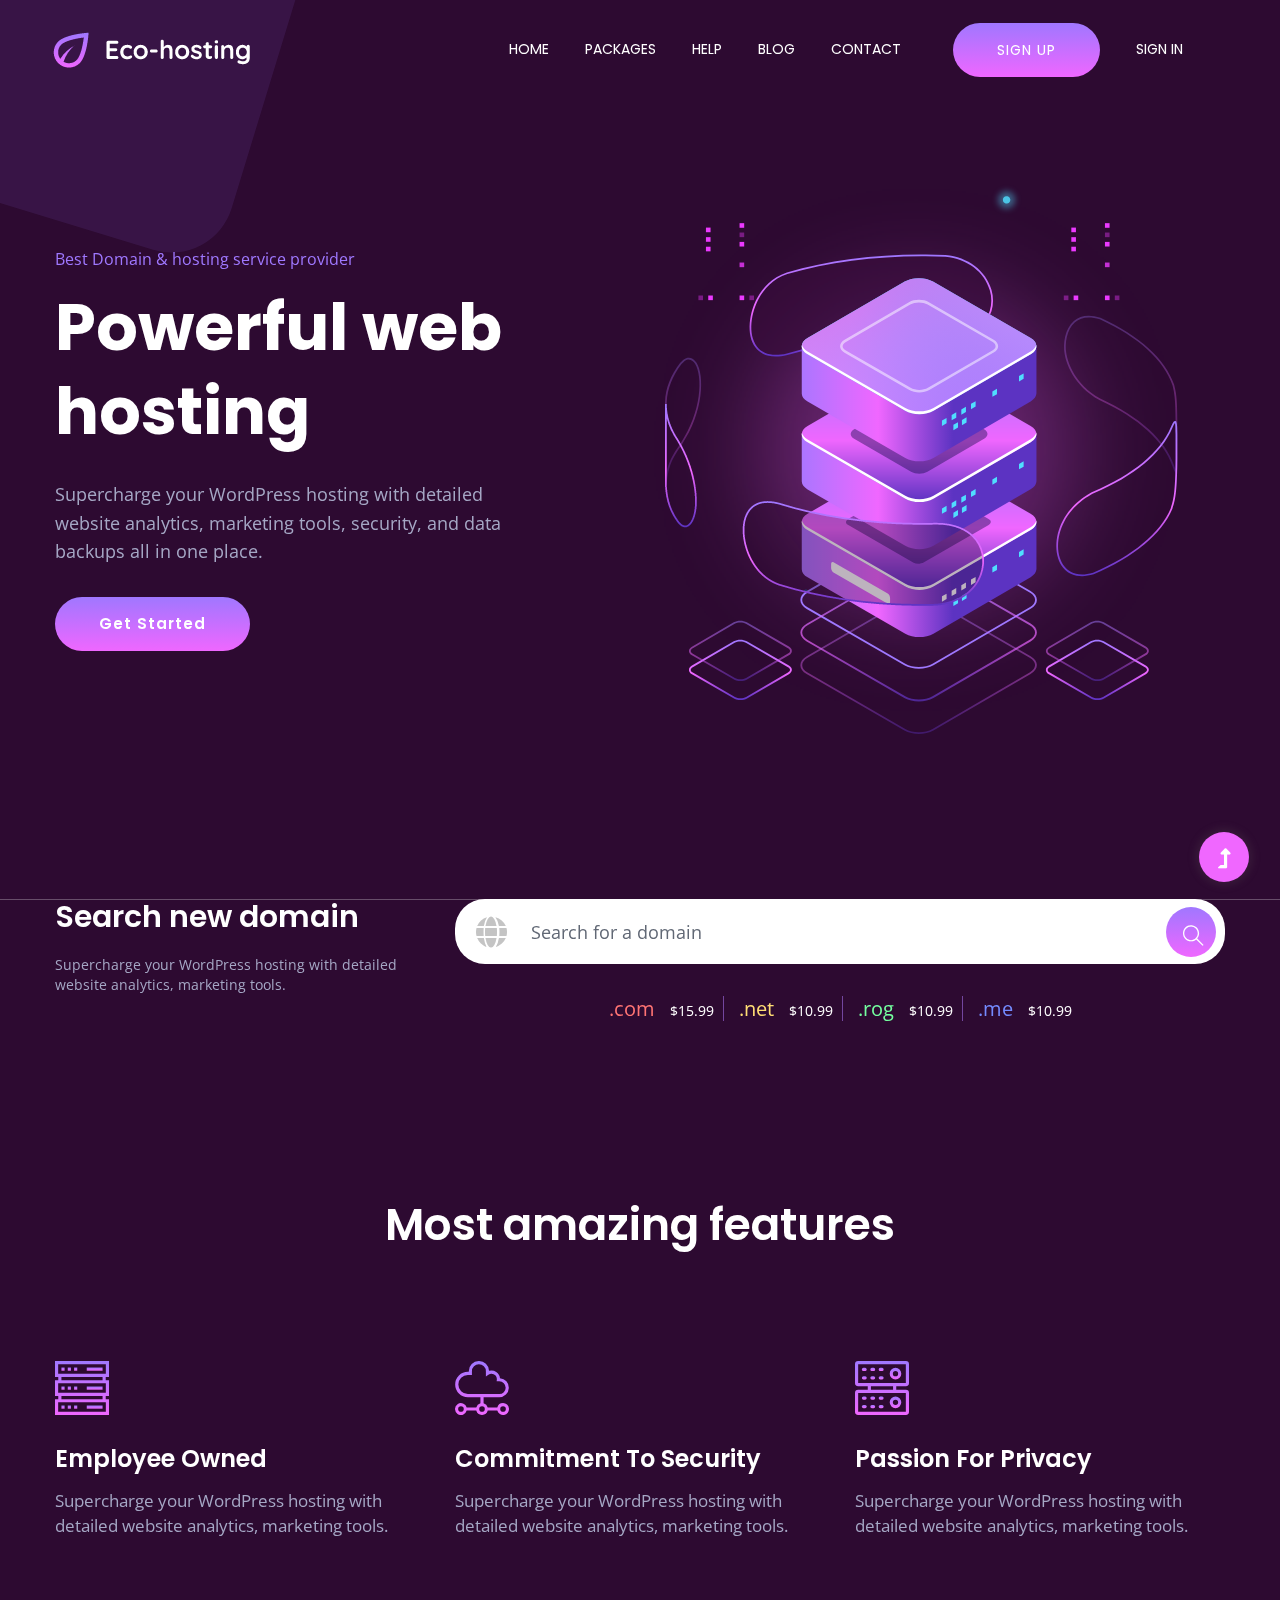
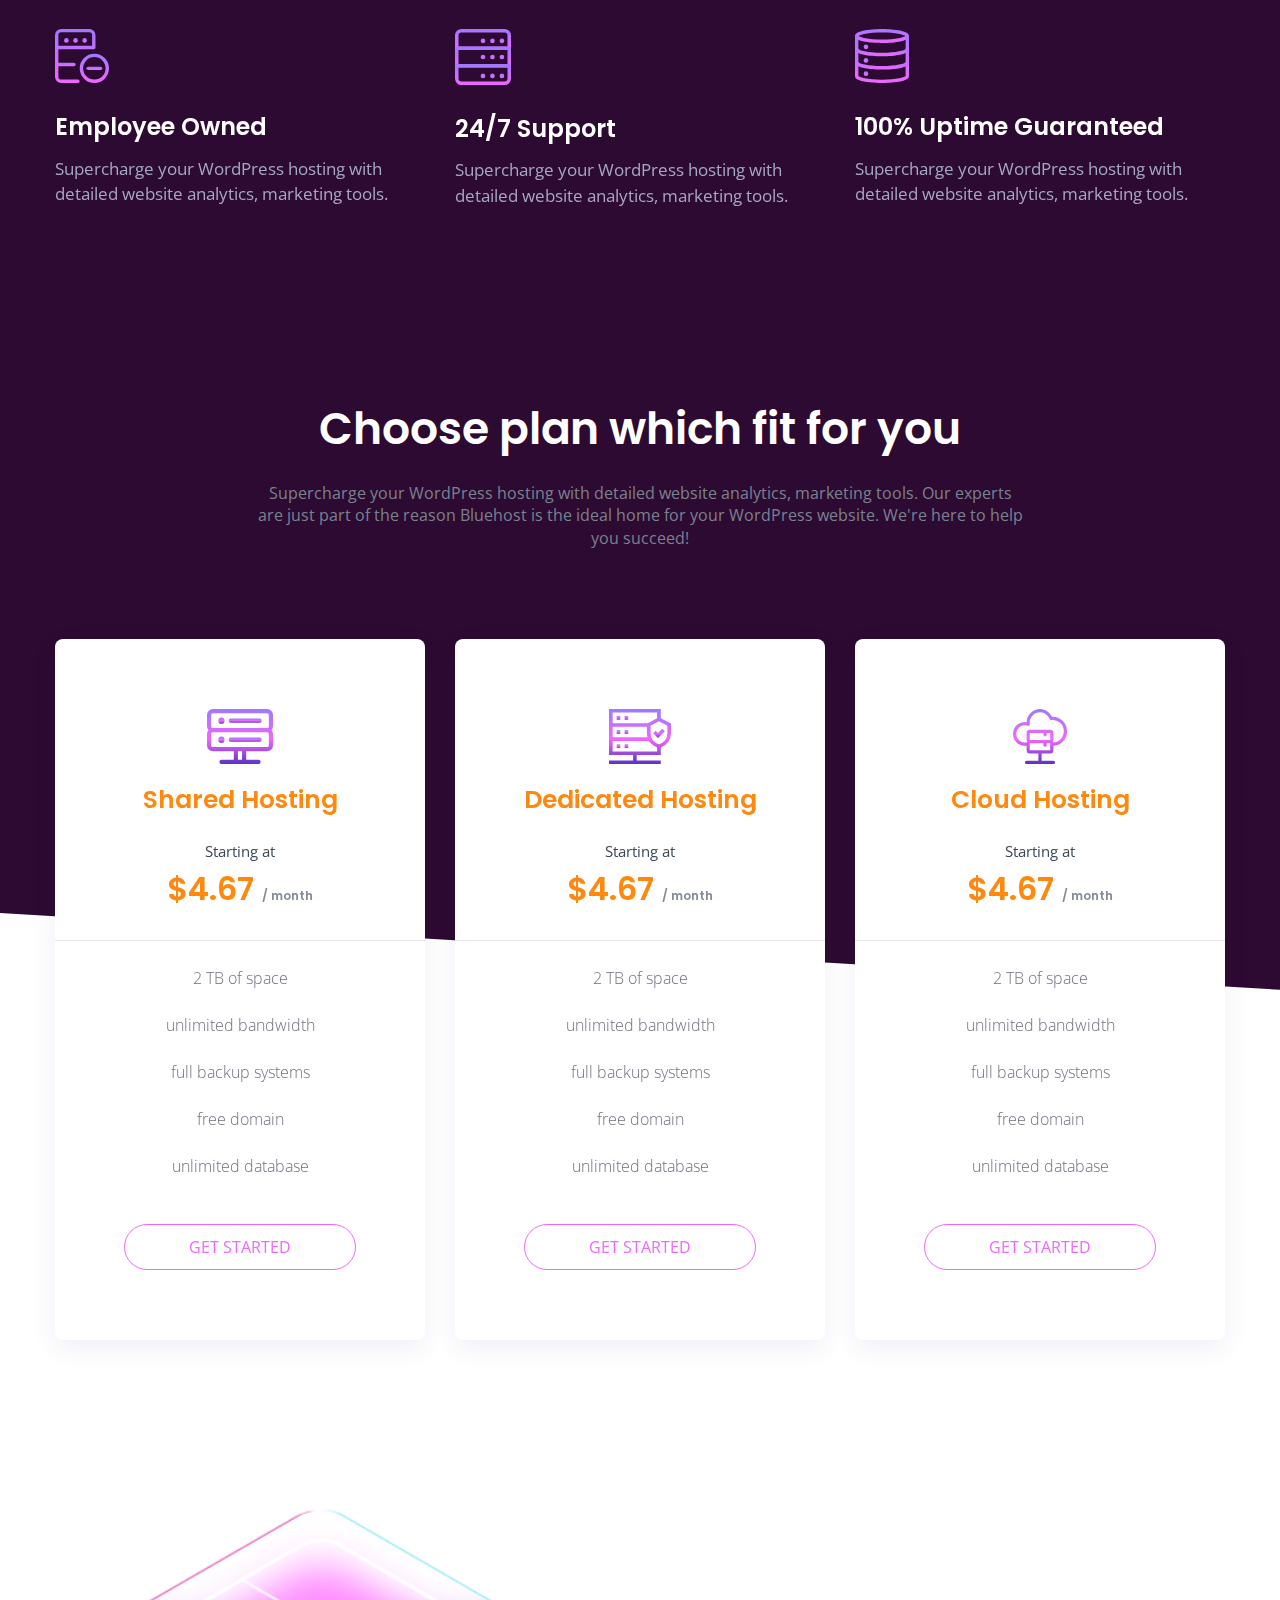
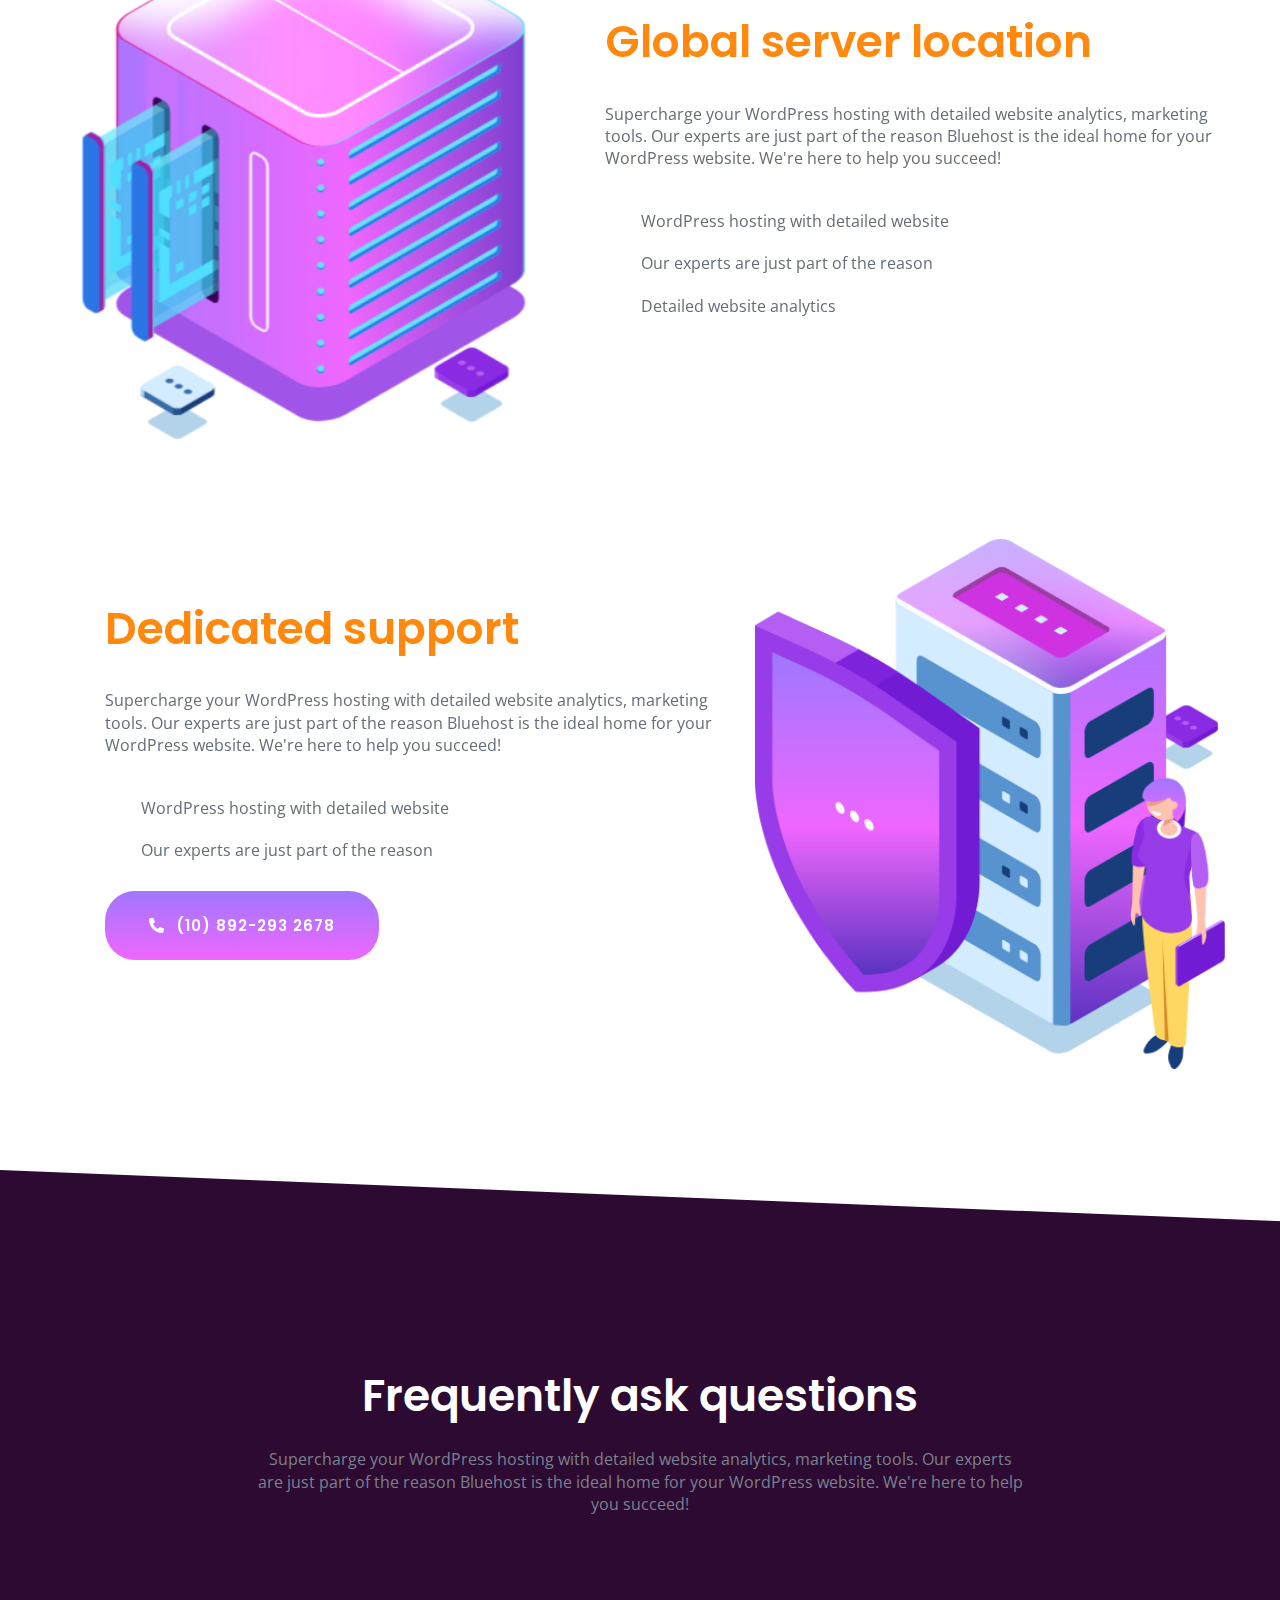
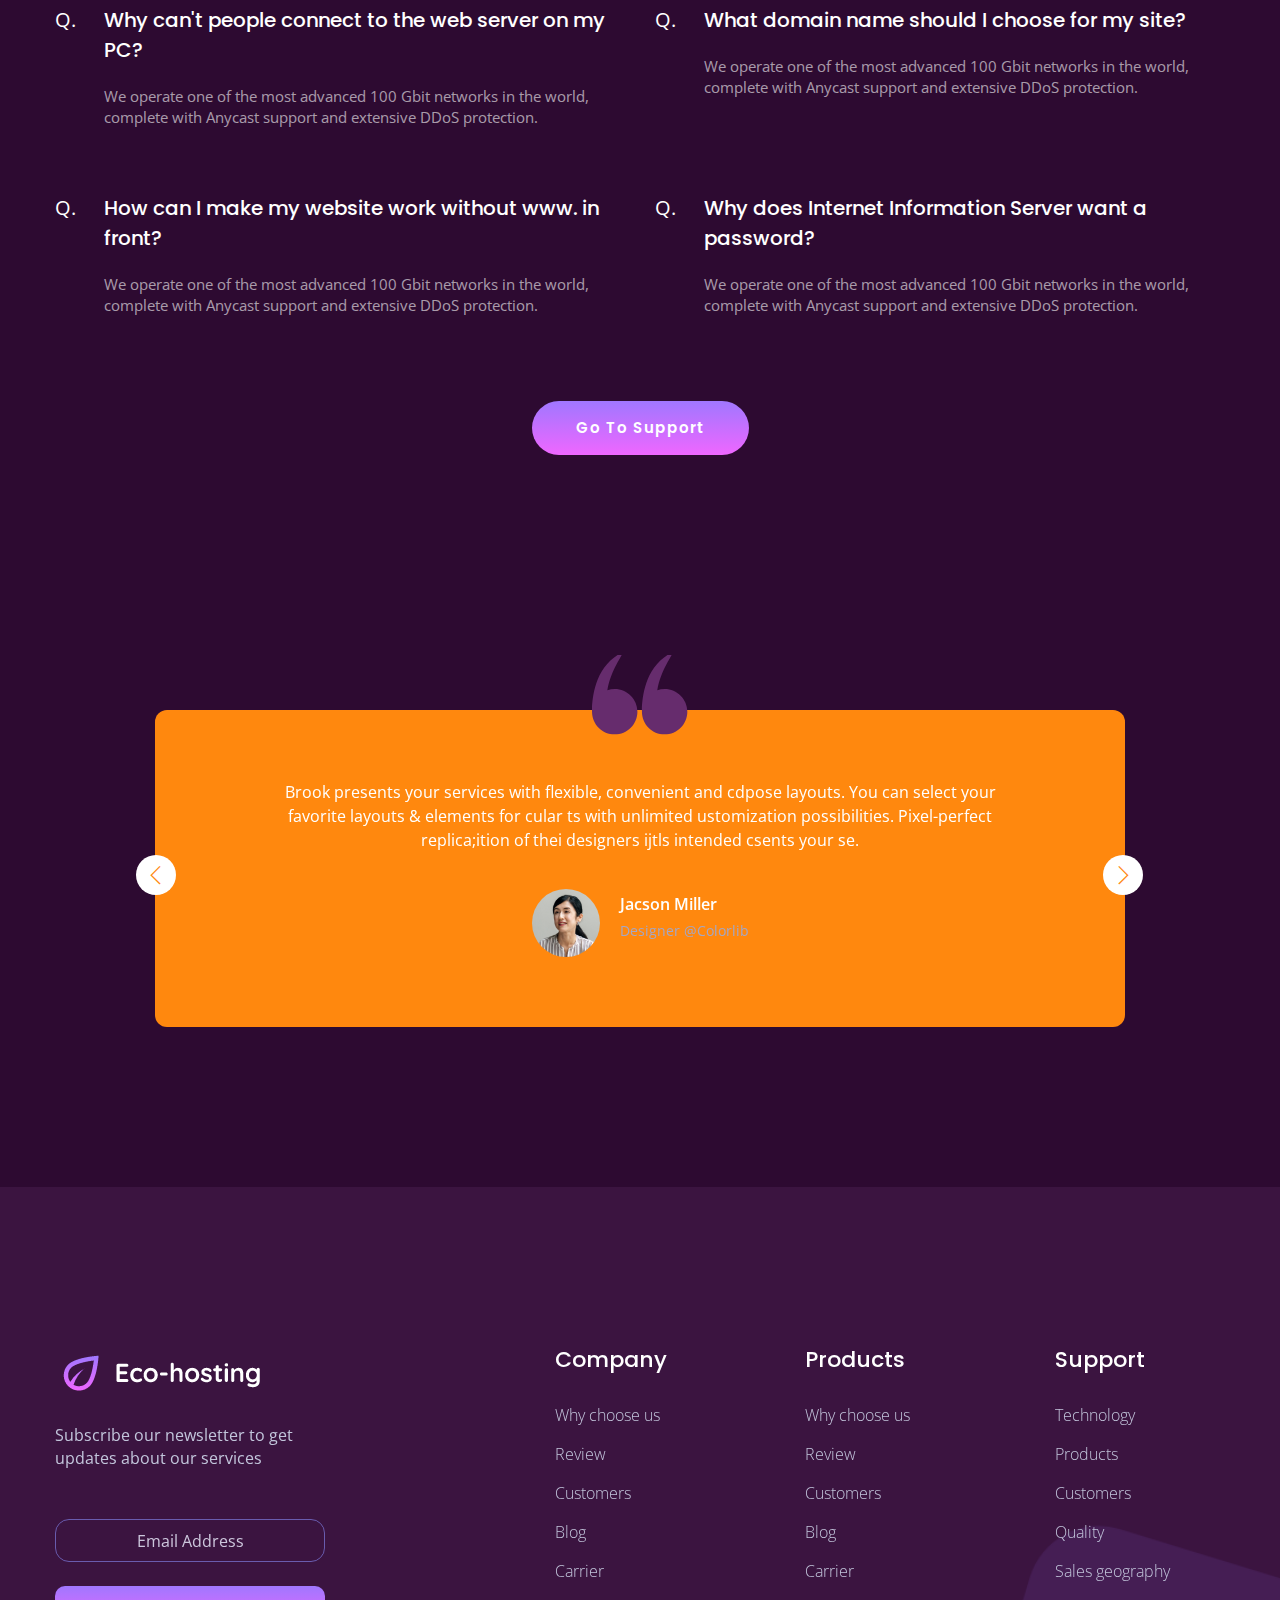
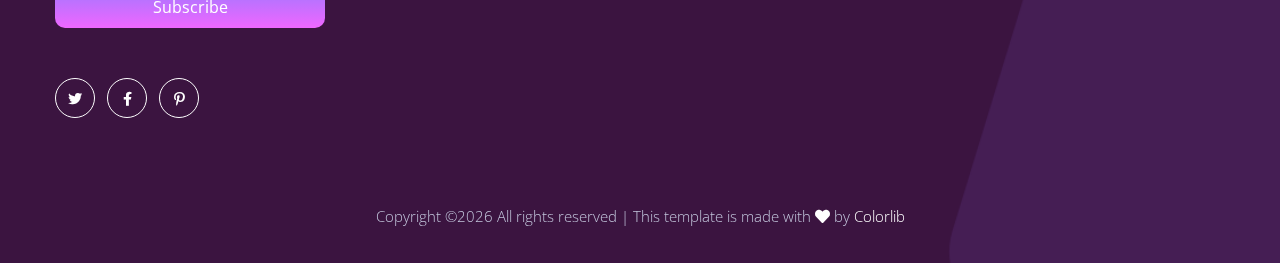
==== bck/index.html @ aad1aefd "reverted back" ====
<!doctype html>
<html class="no-js" lang="zxx">
<head>
    <meta charset="utf-8">
    <meta http-equiv="x-ua-compatible" content="ie=edge">
    <title> Hosting | Template</title>
    <meta name="description" content="">
    <meta name="viewport" content="width=device-width, initial-scale=1">
    <link rel="manifest" href="site.webmanifest">
    <link rel="shortcut icon" type="image/x-icon" href="assets/img/favicon.ico">

    <!-- CSS here -->
    <link rel="stylesheet" href="assets/css/bootstrap.min.css">
    <link rel="stylesheet" href="assets/css/owl.carousel.min.css">
    <link rel="stylesheet" href="assets/css/slicknav.css">
    <link rel="stylesheet" href="assets/css/flaticon.css">
    <link rel="stylesheet" href="assets/css/progressbar_barfiller.css">
    <link rel="stylesheet" href="assets/css/gijgo.css">
    <link rel="stylesheet" href="assets/css/animate.min.css">
    <link rel="stylesheet" href="assets/css/animated-headline.css">
    <link rel="stylesheet" href="assets/css/magnific-popup.css">
    <link rel="stylesheet" href="assets/css/fontawesome-all.min.css">
    <link rel="stylesheet" href="assets/css/themify-icons.css">
    <link rel="stylesheet" href="assets/css/slick.css">
    <link rel="stylesheet" href="assets/css/nice-select.css">
    <link rel="stylesheet" href="assets/css/style.css">
    
</head>
<body>
    <!-- ? Preloader Start -->
    <div id="preloader-active">
        <div class="preloader d-flex align-items-center justify-content-center">
            <div class="preloader-inner position-relative">
                <div class="preloader-circle"></div>
                <div class="preloader-img pere-text">
                    <img src="assets/img/logo/loder.png" alt="">
                </div>
            </div>
        </div>
    </div>
    <!-- Preloader Start -->
    <header>
        <!-- Header Start -->
        <div class="header-area header-transparent">
            <div class="main-header ">
                <div class="header-bottom  header-sticky">
                    <div class="container-fluid">
                        <div class="row align-items-center">
                            <!-- Logo -->
                            <div class="col-xl-2 col-lg-2">
                                <div class="logo">
                                    <a href="index.html"><img src="assets/img/logo/logo.png" alt=""></a>
                                </div>
                            </div>
                            <div class="col-xl-10 col-lg-10">
                                <div class="menu-wrapper d-flex align-items-center justify-content-end">
                                    <!-- Main-menu -->
                                    <div class="main-menu d-none d-lg-block">
                                        <nav>
                                            <ul id="navigation">                                                                                          
                                                <li><a href="index.html">Home</a></li>
                                                <li><a href="packages.html">Packages</a></li>
                                                <li><a href="help.html">Help</a></li>
                                                <li><a href="#">Blog</a>
                                                    <ul class="submenu">
                                                        <li><a href="blog.html">Blog</a></li>
                                                        <li><a href="blog_details.html">Blog Details</a></li>
                                                        <li><a href="elements.html">Element</a></li>
                                                    </ul>
                                                </li>
                                                <li><a href="contact.html">Contact</a></li>
                                                <!-- Button -->
                                                <li class="button-header margin-left "><a href="register.html" class="btn">Sign Up</a></li>
                                                <li class="button-header"><a href="login.html" class="btn3">Sign In</a></li>
                                            </ul>
                                        </nav>
                                    </div>
                                </div>
                            </div> 
                            <!-- Mobile Menu -->
                            <div class="col-12">
                                <div class="mobile_menu d-block d-lg-none"></div>
                            </div>
                        </div>
                    </div>
                </div>
            </div>
        </div>
        <!-- Header End -->
    </header>
    <main>
        <!-- Slider Area Start-->
        <div class="slider-area slider-bg ">
            <div class="slider-active">
                <!-- Single Slider -->
                <div class="single-slider d-flex align-items-center slider-height ">
                    <div class="container">
                        <div class="row align-items-center justify-content-between">
                            <div class="col-xl-5 col-lg-5 col-md-9 ">
                                <div class="hero__caption">
                                    <span data-animation="fadeInLeft" data-delay=".3s">Best Domain & hosting service provider</span>
                                    <h1 data-animation="fadeInLeft" data-delay=".6s ">Powerful web hosting</h1>
                                    <p data-animation="fadeInLeft" data-delay=".8s">Supercharge your WordPress hosting with detailed 
                                        website analytics, marketing tools, security, and data 
                                    backups all in one place.</p>
                                    <!-- Slider btn -->
                                    <div class="slider-btns">
                                        <!-- Hero-btn -->
                                        <a data-animation="fadeInLeft" data-delay="1s" href="industries.html" class="btn radius-btn">get started</a>
                                    </div>
                                </div>
                            </div>
                            <div class="col-xl-6 col-lg-6">
                                <div class="hero__img d-none d-lg-block f-right">
                                    <img src="assets/img/hero/hero_right.png" alt="" data-animation="fadeInRight" data-delay="1s">
                                </div>
                            </div>
                        </div>
                    </div>
                </div>      
                <!-- Single Slider -->
                <div class="single-slider d-flex align-items-center slider-height ">
                    <div class="container">
                        <div class="row align-items-center">
                            <div class="col-lg-6 col-md-9 ">
                                <div class="hero__caption">
                                    <span data-animation="fadeInLeft" data-delay=".3s">Best Domain & hosting service provider</span>
                                    <h1 data-animation="fadeInLeft" data-delay=".6s">Powerful web hosting</h1>
                                    <p data-animation="fadeInLeft" data-delay=".8s">Supercharge your WordPress hosting with detailed 
                                        website analytics, marketing tools, security, and data 
                                    backups all in one place.</p>
                                    <!-- Slider btn -->
                                    <div class="slider-btns">
                                        <!-- Hero-btn -->
                                        <a data-animation="fadeInLeft" data-delay="1s" href="industries.html" class="btn radius-btn">get started</a>
                                    </div>
                                </div>
                            </div>
                            <div class="col-lg-6">
                                <div class="hero__img d-none d-lg-block f-right">
                                    <img src="assets/img/hero/hero_right.png" alt="" data-animation="fadeInRight" data-delay="1s">
                                </div>
                            </div>
                        </div>
                    </div>
                </div>      
            </div>
            <!-- Slider Shape -->
            <div class="slider-shape d-none d-lg-block">
                <img class="slider-shape1" src="assets/img/hero/top-left-shape.png" alt="">
            </div>
        </div>
        <!-- Slider Area End -->
        <!-- Domain-search start -->
        <div class="domain-search-area section-bg1">
           <div class="container">
               <div class="row">
                   <div class="col-xl-4 col-lg-5">
                       <h2>Search new domain</h2>
                       <p>Supercharge your WordPress hosting with detailed  website analytics, marketing tools.</p>
                   </div>
                   <div class="col-xl-8 col-lg-7">
                    <!--Hero form -->
                    <form action="#" class="search-box">
                        <div class="input-form">
                            <input type="text" placeholder="Search for a domain">
                            <!-- icon search -->
                            <div class="search-form">
                                <button><i class="ti-search"></i></button>
                            </div>
                            <!-- icon search -->
                            <div class="world-form">
                                <i class="fas fa-globe"></i>
                            </div>
                        </div>
                    </form>	
                    <!-- Domain List -->
                    <div class="single-domain pt-30 pb-30">
                        <ul>
                            <li><span>.com</span> <p>$15.99</p></li>
                            <li><span>.net</span> <p>$10.99</p></li>
                            <li><span>.rog</span> <p>$10.99</p></li>
                            <li><span>.me</span> <p>$10.99</p></li>
                        </ul>
                    </div>
                    <!-- Domain List  End-->
                </div>
            </div>
        </div>
    </div>
    <!-- Domain-search End -->
    <!--? Team -->
    <section class="team-area section-padding40 section-bg1">
        <div class="container">
            <div class="row justify-content-center">
                <div class="col-xl-12">
                    <div class="section-tittle text-center mb-105">
                        <h2>Most amazing features</h2>
                    </div>
                </div>
            </div>
            <div class="row">
                <div class="col-lg-4 col-md-4 col-sm-6"">
                    <div class="single-cat">
                        <div class="cat-icon">
                            <img src="assets/img/icon/services1.svg" alt="">
                        </div>
                        <div class="cat-cap">
                            <h5><a href="#">Employee Owned</a></h5>
                            <p>Supercharge your WordPress hosting with detailed website analytics, marketing tools.</p>
                        </div>
                    </div>
                </div>
                <div class="col-lg-4 col-md-4 col-sm-6">
                    <div class="single-cat">
                        <div class="cat-icon">
                            <img src="assets/img/icon/services2.svg" alt="">
                        </div>
                        <div class="cat-cap">
                            <h5><a href="#">Commitment to Security</a></h5>
                            <p>Supercharge your WordPress hosting with detailed website analytics, marketing tools.</p>
                        </div>
                    </div>
                </div>
                <div class="col-lg-4 col-md-4 col-sm-6">
                    <div class="single-cat">
                        <div class="cat-icon">
                            <img src="assets/img/icon/services3.svg" alt="">
                        </div>
                        <div class="cat-cap">
                            <h5><a href="#">Passion for Privacy</a></h5>
                            <p>Supercharge your WordPress hosting with detailed website analytics, marketing tools.</p>
                        </div>
                    </div>
                </div>
                <div class="col-lg-4 col-md-4 col-sm-6">
                    <div class="single-cat">
                        <div class="cat-icon">
                            <img src="assets/img/icon/services4.svg" alt="">
                        </div>
                        <div class="cat-cap">
                            <h5><a href="#">Employee Owned</a></h5>
                            <p>Supercharge your WordPress hosting with detailed website analytics, marketing tools.</p>
                        </div>
                    </div>
                </div>
                <div class="col-lg-4 col-md-4 col-sm-6">
                    <div class="single-cat">
                        <div class="cat-icon">
                            <img src="assets/img/icon/services5.svg" alt="">
                        </div>
                        <div class="cat-cap">
                            <h5><a href="#">24/7 Support</a></h5>
                            <p>Supercharge your WordPress hosting with detailed website analytics, marketing tools.</p>
                        </div>
                    </div>
                </div>
                <div class="col-lg-4 col-md-4 col-sm-6">
                    <div class="single-cat">
                        <div class="cat-icon">
                            <img src="assets/img/icon/services6.svg" alt="">
                        </div>
                        <div class="cat-cap">
                            <h5><a href="#">100% Uptime Guaranteed</a></h5>
                            <p>Supercharge your WordPress hosting with detailed website analytics, marketing tools.</p>
                        </div>
                    </div>
                </div>
            </div>
        </div>
    </section>
    <!-- Services End -->
    <!--? Pricing Card Start -->
    <section class="pricing-card-area fix">
        <div class="container">
            <div class="row justify-content-center">
                <div class="col-xl-8 col-lg-8">
                    <div class="section-tittle text-center mb-90">
                        <h2>Choose plan which fit for you</h2>
                        <p>Supercharge your WordPress hosting with detailed website analytics, marketing tools. Our experts are just part of the reason Bluehost is the ideal home for your WordPress website. We're here to help you succeed!</p>
                    </div>
                </div>
            </div>
            <div class="row">
                <div class="col-xl-4 col-lg-4 col-md-6 col-sm-10">
                    <div class="single-card text-center mb-30">
                        <div class="card-top">
                            <img src="assets/img/icon/price1.svg" alt="">
                            <h4>Shared Hosting</h4>
                            <p>Starting at</p>
                        </div>
                        <div class="card-mid">
                            <h4>$4.67 <span>/ month</span></h4>
                        </div>
                        <div class="card-bottom">
                            <ul>
                                <li>2 TB of space</li>
                                <li>unlimited bandwidth</li>
                                <li>full backup systems</li>
                                <li>free domain</li>
                                <li>unlimited database</li>
                            </ul>
                            <a href="#" class="borders-btn">Get Started</a>
                        </div>
                    </div>
                </div>
                <div class="col-xl-4 col-lg-4 col-md-6 col-sm-10">
                    <div class="single-card text-center mb-30">
                        <div class="card-top">
                            <img src="assets/img/icon/price2.svg" alt="">
                            <h4>Dedicated Hosting</h4>
                            <p>Starting at</p>
                        </div>
                        <div class="card-mid">
                            <h4>$4.67 <span>/ month</span></h4>
                        </div>
                        <div class="card-bottom">
                            <ul>
                                <li>2 TB of space</li>
                                <li>unlimited bandwidth</li>
                                <li>full backup systems</li>
                                <li>free domain</li>
                                <li>unlimited database</li>
                            </ul>
                            <a href="#" class="borders-btn">Get Started</a>
                        </div>
                    </div>
                </div>
                <div class="col-xl-4 col-lg-4 col-md-6 col-sm-10">
                    <div class="single-card text-center mb-30">
                        <div class="card-top">
                            <img src="assets/img/icon/price3.svg" alt="">
                            <h4>Cloud Hosting</h4>
                            <p>Starting at</p>
                        </div>
                        <div class="card-mid">
                            <h4>$4.67 <span>/ month</span></h4>
                        </div>
                        <div class="card-bottom">
                            <ul>
                                <li>2 TB of space</li>
                                <li>unlimited bandwidth</li>
                                <li>full backup systems</li>
                                <li>free domain</li>
                                <li>unlimited database</li>
                            </ul>
                            <a href="#" class="borders-btn">Get Started</a>
                        </div>
                    </div>
                </div>
            </div>
        </div>
    </section>
    <!-- Pricing Card End -->
    <!--? About-1 Area Start -->
    <div class="about-area1 section-padding40">
        <div class="container">
            <div class="row align-items-center justify-content-between">
                <div class="col-xl-5 col-lg-5 col-md-8 col-sm-10">
                    <!-- about-img -->
                    <div class="about-img ">
                        <img src="assets/img/gallery/about1.png" alt="">
                    </div>
                </div>
                <div class="col-xl-7 col-lg-7 col-md-12">
                    <div class="about-caption ">
                        <!-- Section Tittle -->
                        <div class="section-tittle section-tittle2 mb-30">
                            <h2>Global server location</h2>
                        </div>
                        <p class="mb-40">Supercharge your WordPress hosting with detailed website analytics, marketing tools. Our experts are just part of the reason Bluehost is the ideal home for your WordPress website. We're here to help you succeed!</p>
                        <ul>
                            <li>
                                <img src="assets/img/icon/right.svg" alt="">
                                <p>WordPress hosting with detailed website</p>
                            </li>
                            <li>
                                <img src="assets/img/icon/right.svg" alt="">
                                <p>Our experts are just part of the reason</p>
                            </li>
                            <li>
                                <img src="assets/img/icon/right.svg" alt="">
                                <p> Detailed website analytics</p>
                            </li>
                        </ul>
                    </div>
                </div>
            </div>
        </div>
    </div>
    <!-- About-1 Area End -->
    <!--? About-2 Area Start -->
    <div class="about-area1 pb-bottom">
        <div class="container">
            <div class="row align-items-center justify-content-between">
                <div class="col-xl-7 col-lg-7 col-md-12">
                    <div class="about-caption about-caption3 mb-50">
                        <!-- Section Tittle -->
                        <div class="section-tittle section-tittle2 mb-30">
                            <h2>Dedicated support</h2>
                        </div>
                        <p class="mb-40">Supercharge your WordPress hosting with detailed website analytics, marketing tools. Our experts are just part of the reason Bluehost is the ideal home for your WordPress website. We're here to help you succeed!</p>
                        <ul class="mb-30">
                            <li>
                                <img src="assets/img/icon/right.svg" alt="">
                                <p>WordPress hosting with detailed website</p>
                            </li>
                            <li>
                                <img src="assets/img/icon/right.svg" alt="">
                                <p>Our experts are just part of the reason</p>
                            </li>
                        </ul>
                        <a href="#" class="btn"><i class="fas fa-phone-alt"></i>(10) 892-293 2678</a>
                    </div>
                </div>
                <div class="col-xl-5 col-lg-5 col-md-8 col-sm-10">
                    <!-- about-img -->
                    <div class="about-img ">
                        <img src="assets/img/gallery/about2.png" alt="">
                    </div>
                </div>
            </div>
        </div>
    </div>
    <!-- About-2 Area End -->
    <!-- ask questions -->
    <section class="ask-questions section-bg1 section-padding30 fix">
        <div class="container">
            <div class="row justify-content-center">
                <div class="col-xl-8 col-lg-9 col-md-10 ">
                    <!-- Section Tittle -->
                    <div class="section-tittle text-center mb-90">
                        <h2>Frequently ask questions</h2>
                        <p>Supercharge your WordPress hosting with detailed website analytics, marketing tools. Our experts are just part of the reason Bluehost is the ideal home for your WordPress website. We're here to help you succeed!</p>
                    </div>
                </div>
            </div>
            <div class="row">
                <div class="col-lg-6 col-md-6">
                    <div class="single-question d-flex mb-50">
                        <span> Q.</span>
                        <div class="pera">
                            <h2>Why can't people connect to the web server on my PC?</h2>
                            <p>We operate one of the most advanced 100 Gbit networks in the world, complete with Anycast support and extensive DDoS protection.</p>
                        </div>
                    </div>
                </div>
                <div class="col-lg-6 col-md-6">
                    <div class="single-question d-flex mb-50">
                        <span> Q.</span>
                        <div class="pera">
                            <h2>What domain name should I choose for my site?</h2>
                            <p>We operate one of the most advanced 100 Gbit networks in the world, complete with Anycast support and extensive DDoS protection.</p>
                        </div>
                    </div>
                </div>
                <div class="col-lg-6 col-md-6">
                    <div class="single-question d-flex mb-50">
                        <span> Q.</span>
                        <div class="pera">
                            <h2>How can I make my website work without www. in front?</h2>
                            <p>We operate one of the most advanced 100 Gbit networks in the world, complete with Anycast support and extensive DDoS protection.</p>
                        </div>
                    </div>
                </div>
                <div class="col-lg-6 col-md-6">
                    <div class="single-question d-flex mb-50">
                        <span> Q.</span>
                        <div class="pera">
                            <h2>Why does Internet Information Server want a password?</h2>
                            <p>We operate one of the most advanced 100 Gbit networks in the world, complete with Anycast support and extensive DDoS protection.</p>
                        </div>
                    </div>
                </div>
            </div>
            <div class="row">
                <div class="col-xl-12 ">
                    <div class="more-btn text-center mt-20">
                        <a href="#" class="btn">Go to Support</a>
                    </div>
                </div>
            </div>
        </div>
    </section>
    <!-- End ask questions -->
    <!--? Testimonial Area Start -->
    <section class="testimonial-area section-bg1">    
        <div class="container" >   
            <div class="testimonial-wrapper">
                <div class="row align-items-center justify-content-center">
                    <div class=" col-lg-10 col-md-12 col-sm-11">
                        <!-- Testimonial Start -->
                        <div class="h1-testimonial-active">
                            <!-- Single Testimonial -->
                            <div class="single-testimonial text-center mt-55">
                                <div class="testimonial-caption">
                                    <img src="assets/img/icon/quotes-sign.png" alt="" class="quotes-sign">
                                    <p>Brook presents your services with flexible, convenient and cdpose layouts. You can select your favorite layouts & elements for cular ts with unlimited ustomization possibilities. Pixel-perfect replica;ition of thei designers ijtls intended csents your se.</p>
                                </div>
                                <!-- founder -->
                                <div class="testimonial-founder d-flex align-items-center justify-content-center">
                                    <div class="founder-img">
                                        <img src="assets/img/icon/testimonial.png" alt="">
                                    </div>
                                    <div class="founder-text">
                                        <span>Jacson Miller</span>
                                        <p>Designer @Colorlib</p>
                                    </div>
                                </div>
                            </div>
                            <!-- Single Testimonial -->
                            <div class="single-testimonial text-center mt-55"">
                                <div class="testimonial-caption">
                                    <img src="assets/img/icon/quotes-sign.png" alt="" class="quotes-sign">
                                    <p>Brook presents your services with flexible, convenient and cdpose layouts. You can select your favorite layouts & elements for cular ts with unlimited ustomization possibilities. Pixel-perfect replica;ition of thei designers ijtls intended csents your se.</p>
                                </div>
                                <!-- founder -->
                                <div class="testimonial-founder d-flex align-items-center justify-content-center">
                                    <div class="founder-img">
                                        <img src="assets/img/icon/testimonial.png" alt="">
                                    </div>
                                    <div class="founder-text">
                                        <span>Jacson Miller</span>
                                        <p>Designer @Colorlib</p>
                                    </div>
                                </div>
                            </div>
                        </div>
                        <!-- Testimonial End -->
                    </div>
                </div>
            </div>
        </div>
    </section>
    <!--? Testimonial Area End -->
</main>
<footer>
    <div class="footer-wrappr " data-background="assets/img/gallery/footer-bg.png">
        <div class="footer-area footer-padding ">
            <div class="container">
                <div class="row d-flex justify-content-between">
                    <div class="col-xl-3 col-lg-4 col-md-6 col-sm-6">
                        <div class="single-footer-caption mb-50">
                            <!-- logo -->
                            <div class="footer-logo mb-25">
                                <a href="index.html"><img src="assets/img/logo/logo2_footer.png" alt=""></a>
                            </div>
                            <div class="footer-tittle mb-50">
                                <p>Subscribe our newsletter to get updates about our services</p>
                            </div>
                            <!-- Form -->
                            <div class="footer-form">
                                <div id="mc_embed_signup">
                                    <form target="_blank" action="https://spondonit.us12.list-manage.com/subscribe/post?u=1462626880ade1ac87bd9c93a&amp;id=92a4423d01" method="get" class="subscribe_form relative mail_part" novalidate="true">
                                        <input type="email" name="EMAIL" id="newsletter-form-email" placeholder=" Email Address " class="placeholder hide-on-focus" onfocus="this.placeholder = ''" onblur="this.placeholder = 'Your email address'">
                                        <div class="form-icon">
                                            <button type="submit" name="submit" id="newsletter-submit" class="email_icon newsletter-submit button-contactForm">
                                                Subscribe
                                            </button>
                                        </div>
                                        <div class="mt-10 info"></div>
                                    </form>
                                </div>
                            </div>
                            <!-- social -->
                            <div class="footer-social mt-50">
                                <a href="#"><i class="fab fa-twitter"></i></a>
                                <a href="https://bit.ly/sai4ull"><i class="fab fa-facebook-f"></i></a>
                                <a href="#"><i class="fab fa-pinterest-p"></i></a>
                            </div>
                        </div>
                    </div>
                    <div class="col-xl-1 col-lg-1 col-md-1 col-sm-1"></div>
                    <div class="col-xl-2 col-lg-2 col-md-4 col-sm-5">
                        <div class="single-footer-caption mb-50">
                            <div class="footer-tittle">
                                <h4>Company</h4>
                                <ul>
                                    <li><a href="#">Why choose us</a></li>
                                    <li><a href="#"> Review</a></li>
                                    <li><a href="#">Customers</a></li>
                                    <li><a href="#">Blog</a></li>
                                    <li><a href="#">Carrier</a></li>
                                </ul>
                            </div>
                        </div>
                    </div>
                    <div class="col-xl-2 col-lg-2 col-md-4 col-sm-5">
                        <div class="single-footer-caption mb-50">
                            <div class="footer-tittle">
                                <h4>Products</h4>
                                <ul>
                                    <li><a href="#">Why choose us</a></li>
                                    <li><a href="#"> Review</a></li>
                                    <li><a href="#">Customers</a></li>
                                    <li><a href="#">Blog</a></li>
                                    <li><a href="#">Carrier</a></li>
                                </ul>
                            </div>
                        </div>
                    </div>
                    <div class="col-xl-2 col-lg-2 col-md-4 col-sm-5">
                        <div class="single-footer-caption mb-50">
                            <div class="footer-tittle">
                                <h4>Support</h4>
                                <ul>
                                    <li><a href="#">Technology</a></li>
                                    <li><a href="#">  Products</a></li>
                                    <li><a href="#">Customers</a></li>
                                    <li><a href="#">Quality</a></li>
                                    <li><a href="#">Sales geography</a></li>
                                </ul>
                            </div>
                        </div>
                    </div>
                </div>
            </div>
        </div>
        <!-- footer-bottom area -->
        <div class="footer-bottom-area">
            <div class="container">
                <div class="footer-border">
                    <div class="row">
                        <div class="col-xl-12">
                            <div class="footer-copy-right text-center">
                                <p><!-- Link back to Colorlib can't be removed. Template is licensed under CC BY 3.0. -->
                                  Copyright &copy;<script>document.write(new Date().getFullYear());</script> All rights reserved | This template is made with <i class="fa fa-heart" aria-hidden="true"></i> by <a href="https://colorlib.com" target="_blank">Colorlib</a>
                                  <!-- Link back to Colorlib can't be removed. Template is licensed under CC BY 3.0. --></p>

                              </div>
                          </div>
                      </div>
                  </div>
              </div>
          </div>
      </div>
  </footer>
  <!-- Scroll Up -->
  <div id="back-top" >
    <a title="Go to Top" href="#"> <i class="fas fa-level-up-alt"></i></a>
</div>

<!-- JS here -->

<script src="./assets/js/vendor/modernizr-3.5.0.min.js"></script>
<!-- Jquery, Popper, Bootstrap -->
<script src="./assets/js/vendor/jquery-1.12.4.min.js"></script>
<script src="./assets/js/popper.min.js"></script>
<script src="./assets/js/bootstrap.min.js"></script>
<!-- Jquery Mobile Menu -->
<script src="./assets/js/jquery.slicknav.min.js"></script>

<!-- Jquery Slick , Owl-Carousel Plugins -->
<script src="./assets/js/owl.carousel.min.js"></script>
<script src="./assets/js/slick.min.js"></script>
<!-- One Page, Animated-HeadLin -->
<script src="./assets/js/wow.min.js"></script>
<script src="./assets/js/animated.headline.js"></script>
<script src="./assets/js/jquery.magnific-popup.js"></script>

<!-- Date Picker -->
<script src="./assets/js/gijgo.min.js"></script>

<!-- Video bg -->
<script src="./assets/js/jquery.vide.js"></script>

<!-- Nice-select, sticky -->
<script src="./assets/js/jquery.nice-select.min.js"></script>
<script src="./assets/js/jquery.sticky.js"></script>
<!-- Progress -->
<script src="./assets/js/jquery.barfiller.js"></script>

<!-- counter , waypoint,Hover Direction -->
<script src="./assets/js/jquery.counterup.min.js"></script>
<script src="./assets/js/waypoints.min.js"></script>
<script src="./assets/js/jquery.countdown.min.js"></script>
<script src="./assets/js/hover-direction-snake.min.js"></script>

<!-- contact js -->
<script src="./assets/js/contact.js"></script>
<script src="./assets/js/jquery.form.js"></script>
<script src="./assets/js/jquery.validate.min.js"></script>
<script src="./assets/js/mail-script.js"></script>
<script src="./assets/js/jquery.ajaxchimp.min.js"></script>

<!-- Jquery Plugins, main Jquery -->	
<script src="./assets/js/plugins.js"></script>
<script src="./assets/js/main.js"></script>

</body>
</html>
---- bck/assets/css/flaticon.css ----
/*
  	Flaticon icon font: Flaticon
  	Creation date: 03/06/2020 12:20
  	*/

@font-face {
  font-family: "Flaticon";
  src: url("../fonts/Flaticon.eot");
  src: url("../fonts/Flaticon.eot?#iefix") format("embedded-opentype"),
       url("../fonts/Flaticon.woff2") format("woff2"),
       url("../fonts/Flaticon.woff") format("woff"),
       url("../fonts/Flaticon.ttf") format("truetype"),
       url("../fonts/Flaticon.svg#Flaticon") format("svg");
  font-weight: normal;
  font-style: normal;
}

@media screen and (-webkit-min-device-pixel-ratio:0) {
  @font-face {
    font-family: "Flaticon";
    src: url("../fonts/Flaticon.svg#Flaticon") format("svg");
  }
}

[class^="flaticon-"]:before, [class*=" flaticon-"]:before,
[class^="flaticon-"]:after, [class*=" flaticon-"]:after {   
  font-family: Flaticon;
font-style: normal;
}

.flaticon-null:before { content: "\f100"; }
.flaticon-null-1:before { content: "\f101"; }
.flaticon-null-2:before { content: "\f102"; }
.flaticon-null-3:before { content: "\f103"; }
---- bck/assets/css/progressbar_barfiller.css ----
/* Custom Code skills */
.single-skill{
  display: flex;
}

.single-skill span {
	color: #79838b;
	font-size: 13px;
	font-weight: 300;
	letter-spacing: 0;
	margin-bottom: 14px;
	display: block;
}
.single-skill .bar-progress {
	width: 100%;
}
.single-skill .bar-title {
  width: 20%;
  margin-bottom: 19px;
}

.skills-content {
  padding-top: 200px;
  padding-left: 70px;
}

.skills-shape-bg {
  height: 651px;
  width: 868px;
  position: absolute;
  content: "";
  border: 2px solid #4d4d4d;
  left: 40%;
  top: 255px;
}

.skills-shape-bg::before {
  position: absolute;
  content: "";
  height: 465px;
  width: 300px;
  border: 2px solid #4d4d4d;
  left: -35%;
  top: 50%;
  transform: translateY(-50%);
  border-right: 0;
}



/* Default */
.barfiller {
	width: 100%;
	height: 10px;
	background: #f6f9fc;
  position: relative;
  border-radius: 5px;
}

.barfiller .fill {
  display: block;
  position: relative;
  width: 0px;
  height: 100%;
  background: #333;
  z-index: 1;
  border-radius: 5px;
}

.barfiller .tipWrap { display: none; }

.barfiller .tip {
  margin-top: -28px;
  padding: 2px 4px;
  font-size: 16px;
  color: #09cc7f;
  left: 0px;
  position: absolute;
  z-index: 2;
  background: transparent;
  font-weight: 800;
}

.barfiller .tip:after {
  border: solid;
  border-color: rgba(0,0,0,.8) transparent;
  border-width: 6px 6px 0 6px;
  content: "";
  display: block;
  position: absolute;
  left: 9px;
  top: 100%;
  z-index: 9;
  display: none;
  
}
---- bck/assets/css/gijgo.css ----
.gj-button {
    background-color: #f5f5f5;
    border: 1px solid #ddd;
    color: #000;
    border-radius: 3px;
    padding: 6px 10px;
    cursor: pointer;
}

.gj-unselectable {
    -webkit-touch-callout: none;
    -webkit-user-select: none;
    -khtml-user-select: none;
    -moz-user-select: none;
    -ms-user-select: none;
    user-select: none;
}

.gj-row {
    display: -webkit-box;
    display: -ms-flexbox;
    display: flex;
    -ms-flex-wrap: wrap;
    flex-wrap: wrap;
}

.gj-margin-left-5 {
    margin-left: 5px;
}

.gj-margin-left-10 {
    margin-left: 10px;
}

.gj-width-full {
    width: 100%;
}

.gj-cursor-pointer {
    cursor: pointer;
}

.gj-text-align-center {
    text-align: center;
}

.gj-font-size-16 {
    font-size: 16px;
}

.gj-hidden {
    display: none;
}

/** Material Design */
.gj-button-md {
    background: 0 0;
    border: none;
    border-radius: 2px;
    color: rgba(0, 0, 0, 0.87);
    position: relative;
    height: 36px;
    margin: 0;
    min-width: 64px;
    padding: 0 16px;
    display: inline-block;
    font-family: "Roboto","Helvetica","Arial",sans-serif;
    font-size: 1rem;
    font-weight: 500;
    text-transform: uppercase;
    letter-spacing: 0;
    overflow: hidden;
    will-change: box-shadow;
    transition: box-shadow .2s cubic-bezier(.4,0,1,1),background-color .2s cubic-bezier(.4,0,.2,1),color .2s cubic-bezier(.4,0,.2,1);
    outline: none;
    cursor: pointer;
    text-decoration: none;
    text-align: center;
    line-height: 36px;
    vertical-align: middle;
    overflow: hidden;
    -webkit-user-select: none;
    -moz-user-select: none;
    -ms-user-select: none;
    user-select: none;
}

.gj-button-md:hover {
    background-color: rgba(158,158,158,.2);
}

.gj-button-md:disabled {
    color: rgba(0,0,0,.26);
    background: 0 0;
}

.gj-button-md .material-icons,
.gj-button-md .gj-icon {
    vertical-align: middle;
    /*font-size: 1.3rem;
    margin-right: 4px;*/
}

.gj-button-md.gj-button-md-icon {
    width: 24px;
    height: 31px;
    min-width: 24px;
    padding: 0px;
    display: table;
}

.gj-button-md.gj-button-md-icon .material-icons,
.gj-button-md.gj-button-md-icon .gj-icon {
    display: table-cell;
    margin-right: 0px;
    width: 24px;
    height: 24px;
}

.gj-button-md.active {
    background-color: rgba(158,158,158,.4);
}

.gj-button-md-group {
    position: relative;
    display: inline-block;
    vertical-align: middle;
}
.gj-textbox-md {
	/* border: none; */
	/* border-bottom: 1px solid rgba(0,0,0,.42); */
	display: block;
	font-family: "Helvetica","Arial",sans-serif;
	font-size: 16px;
	line-height: 16px;
	/* padding: 4px 0px; */
	margin: 0;
	/* width: 100%; */
	background: 0 0;
	/* text-align: ; */
	color: rgba(0,0,0,.87);
	padding-left: 44px;
	border: 1px solid #dca73a;
	/* padding: 15px 15px; */
	/* text-align: center; */
	width: 177px;
	height: 55px;
	border-radius: 5px;
}
.gj-textbox-md:focus,
.gj-textbox-md:active {
    /* border-bottom: 2px solid rgba(0,0,0,.42); */
    outline: none;
}

.gj-textbox-md::placeholder {
    color: #8e8e8e;
}

.gj-textbox-md:-ms-input-placeholder {
    color: #8e8e8e;
}

.gj-textbox-md::-ms-input-placeholder {
    color: #8e8e8e;
}

.gj-md-spacer-24 {
    min-width: 24px;
    width: 24px;
    display: inline-block;
}

.gj-md-spacer-32 {
    min-width: 32px;
    width: 32px;
    display: inline-block;
}

.gj-modal {
    position: fixed;
    top: 0;
    right: 0;
    bottom: 0;
    left: 0;
    z-index: 1203;
    display: none;
    overflow: hidden;
    -webkit-overflow-scrolling: touch;
    outline: 0;
    background-color: rgba(0, 0, 0, 0.54118);
    transition: 200ms ease opacity;
    will-change: opacity;
}

/* List */
ul.gj-list li [data-role="wrapper"] {
    display: table;
    width: 100%;
}

ul.gj-list li [data-role="checkbox"] {
    display: table-cell;
    vertical-align:middle;
    text-align:center;
}

ul.gj-list li [data-role="image"] {
    display: table-cell;
    vertical-align:middle;
    text-align:center;
}

ul.gj-list li [data-role="display"] {
    display: table-cell;
    vertical-align:middle;
    cursor: pointer;
}

ul.gj-list li [data-role="display"]:empty:before {
  content: "\200b"; /* unicode zero width space character */
}

/* List - Bootstrap */
ul.gj-list-bootstrap {
    padding-left: 0px;
    margin-bottom: 0px;
}

ul.gj-list-bootstrap li {
    padding: 0px;
}

ul.gj-list-bootstrap li [data-role="wrapper"] {
    padding: 0px 10px;
}

ul.gj-list-bootstrap li [data-role="checkbox"] {
    width: 24px;
    padding: 3px;
}

ul.gj-list-bootstrap li [data-role="image"] {
    width: 24px;
    height: 24px;
}

ul.gj-list-bootstrap li [data-role="display"] {
    padding: 8px 0px 8px 4px;
}

.list-group-item.active ul li, .list-group-item.active:focus ul li, .list-group-item.active:hover ul li {
    text-shadow: none;
    color:initial;
}

/* List - Material Design */
ul.gj-list-md {
    padding: 0px;
    list-style: none;
    list-style-type: none;
    line-height: 24px;
    letter-spacing: 0;
    color: #616161; /* Gray 700 */
}

ul.gj-list-md li {
    display: list-item;
    list-style-type: none;
    padding: 0px;
    min-height: unset;
    box-sizing: border-box;
    align-items: center;
    cursor: default;
    overflow: hidden;

    font-family: "Roboto","Helvetica","Arial",sans-serif;
    font-size: 16px;
    font-weight: 400;
    letter-spacing: .04em;
    line-height: 1;
    
    -webkit-flex-direction: row;
    -ms-flex-direction: row;
    flex-direction: row;
    -webkit-flex-wrap: nowrap;
    -ms-flex-wrap: nowrap;
    flex-wrap: nowrap;
}

ul.gj-list-md li [data-role="checkbox"] {
    height: 24px;
    width: 24px;
}

ul.gj-list-md li [data-role="image"] {
    height: 24px;
    width: 24px;
}

ul.gj-list-md li [data-role="display"] {
    padding: 8px 0px 8px 5px;
    order: 0;
    flex-grow: 2;
    text-decoration: none;
    box-sizing: border-box;
    align-items: center;
    text-align: left;
    color: rgba(0,0,0,.87);
}

ul.gj-list-md li.disabled>[data-role="wrapper"]>[data-role="display"] {
    color: #9E9E9E; /* Gray 500 */
}

.gj-list-md-active {
    background: #e0e0e0;
    color: #3f51b5;
}


/* Picker */
.gj-picker {
    position: absolute;
    z-index: 1203;
    background-color: #fff;
}

.gj-picker .selected {
    color: #fff;
}

/* Material Design */
.gj-picker-md {
    font-family: "Roboto","Helvetica","Arial",sans-serif;
    font-size: 16px;
    font-weight: 400;
    letter-spacing: .04em;
    line-height: 1;
    color: rgba(0,0,0,.87);
    border: 1px solid #E0E0E0;
}

.gj-modal .gj-picker-md {
    border: 0px;
}

.gj-picker-md [role="header"] {
    color: rgba(255, 255, 255, 0.54);
    display: flex;
    background: #2196f3;
    align-items: baseline;
    user-select: none;
    justify-content: center;
}

.gj-picker-md [role="footer"] {
    float: right;
    padding: 10px;
}

.gj-picker-md [role="footer"] button.gj-button-md {
    color: #2196f3;
    font-weight: bold;
    font-size: 13px;
}

/* Bootstrap */
.gj-picker-bootstrap {
    border-radius: 4px;
    border: 1px solid #E0E0E0;
}

.gj-picker-bootstrap .selected {
    color: #888;
}

.gj-picker-bootstrap [role="header"] {
    background: #eee;
    color: #AAA;
}
@font-face {
    font-family: 'gijgo-material';
    src: url('../fonts/gijgo-material.eot?235541');
    src: url('../fonts/gijgo-material.eot?235541#iefix') format('embedded-opentype'), url('../fonts/gijgo-material.ttf?235541') format('truetype'), url('../fonts/gijgo-material.woff?235541') format('woff'), url('../fonts/gijgo-material.svg?235541#gijgo-material') format('svg');
    font-weight: normal;
    font-style: normal;
}

.gj-icon {
    /* use !important to prevent issues with browser extensions that change fonts */
    font-family: 'gijgo-material' !important;
    font-size: 24px;
    speak: none;
    font-style: normal;
    font-weight: normal;
    font-variant: normal;
    text-transform: none;
    line-height: 1;
    /* Enable Ligatures ================ */
    letter-spacing: 0;
    -webkit-font-feature-settings: "liga";
    -moz-font-feature-settings: "liga=1";
    -moz-font-feature-settings: "liga";
    -ms-font-feature-settings: "liga" 1;
    font-feature-settings: "liga";
    -webkit-font-variant-ligatures: discretionary-ligatures;
    font-variant-ligatures: discretionary-ligatures;
    /* Better Font Rendering =========== */
    -webkit-font-smoothing: antialiased;
    -moz-osx-font-smoothing: grayscale;
}

.gj-icon.undo:before {
    content: "\e900";
}

.gj-icon.vertical-align-top:before {
    content: "\e901";
}

.gj-icon.vertical-align-center:before {
    content: "\e902";
}

.gj-icon.vertical-align-bottom:before {
    content: "\e903";
}

.gj-icon.arrow-dropup:before {
    content: "\e904";
}

.gj-icon.clock:before {
    content: "\e905";
}

.gj-icon.refresh:before {
    content: "\e906";
}

.gj-icon.last-page:before {
    content: "\e907";
}

.gj-icon.first-page:before {
    content: "\e908";
}

.gj-icon.cancel:before {
    content: "\e909";
}

.gj-icon.clear:before {
    content: "\e90a";
}

.gj-icon.check-circle:before {
    content: "\e90b";
}

.gj-icon.delete:before {
    content: "\e90c";
}

.gj-icon.arrow-upward:before {
    content: "\e90d";
}

.gj-icon.arrow-forward:before {
    content: "\e90e";
}

.gj-icon.arrow-downward:before {
    content: "\e90f";
}

.gj-icon.arrow-back:before {
    content: "\e910";
}

.gj-icon.list-numbered:before {
    content: "\e911";
}

.gj-icon.list-bulleted:before {
    content: "\e912";
}

.gj-icon.indent-increase:before {
    content: "\e913";
}

.gj-icon.indent-decrease:before {
    content: "\e914";
}

.gj-icon.redo:before {
    content: "\e915";
}

.gj-icon.align-right:before {
    content: "\e916";
}

.gj-icon.align-left:before {
    content: "\e917";
}

.gj-icon.align-justify:before {
    content: "\e918";
}

.gj-icon.align-center:before {
    content: "\e919";
}

.gj-icon.strikethrough:before {
    content: "\e91a";
}

.gj-icon.italic:before {
    content: "\e91b";
}

.gj-icon.underlined:before {
    content: "\e91c";
}

.gj-icon.bold:before {
    content: "\e91d";
}

.gj-icon.arrow-dropdown:before {
    content: "\e91e";
}

.gj-icon.done:before {
    content: "\e91f";
}

.gj-icon.pencil:before {
    content: "\e920";
}

.gj-icon.minus:before {
    content: "\e921";
}

.gj-icon.plus:before {
    content: "\e922";
}

.gj-icon.chevron-up:before {
    content: "\e923";
}

.gj-icon.chevron-right:before {
    content: "\e924";
}

.gj-icon.chevron-down:before {
    content: "\e925";
}

.gj-icon.chevron-left:before {
    content: "\e926";
}

.gj-icon.event:before {
    content: "\e927";
}
.gj-draggable {
    cursor: move;
}
.gj-resizable-handle {
    position: absolute;
    font-size: 0.1px;
    display: block;
    -ms-touch-action: none;
    touch-action: none;
    z-index: 1203;
}

.gj-resizable-n {
    cursor: n-resize;
    height: 7px;
    width: 100%;
    top: -5px;
    left: 0;
}
.gj-resizable-e {
    cursor: e-resize;
    width: 7px;
    right: -5px;
    top: 0;
    height: 100%;
}
.gj-resizable-s {
    cursor: s-resize;
    height: 7px;
    width: 100%;
    bottom: -5px;
    left: 0;
}
.gj-resizable-w {
	cursor: w-resize;
	width: 7px;
	left: -5px;
	top: 0;
	height: 100%;
}
.gj-resizable-se {
	cursor: se-resize;
	width: 12px;
	height: 12px;
	right: 1px;
	bottom: 1px;
}
.gj-resizable-sw {
	cursor: sw-resize;
	width: 9px;
	height: 9px;
	left: -5px;
	bottom: -5px;
}
.gj-resizable-nw {
	cursor: nw-resize;
	width: 9px;
	height: 9px;
	left: -5px;
	top: -5px;
}
.gj-resizable-ne {
	cursor: ne-resize;
	width: 9px;
	height: 9px;
	right: -5px;
	top: -5px;
}

.gj-dialog-footer {
    position: absolute;
    bottom: 0px;
    width: 100%;
    margin-top: 0px;
}

.gj-dialog-scrollable [data-role="body"] {
    overflow-x: hidden;
    overflow-y: scroll;
}

/** Bootstrap 3 **/
.gj-dialog-bootstrap {
    overflow: hidden;
    z-index: 1202;
}

.gj-dialog-bootstrap [data-role="title"] {
    display: inline;
}
.gj-dialog-bootstrap [data-role="close"] {
    line-height: 1.42857143;
}

/** Bootstrap 4 **/
.gj-dialog-bootstrap4 {
    overflow: hidden;
    z-index: 1202;
}

.gj-dialog-bootstrap4 [data-role="title"] {
    display: inline;
}
.gj-dialog-bootstrap4 [data-role="close"] {
    line-height: 1.5;
}

/** Material Design **/
.gj-dialog-md {
    background-color: #FFF;
    overflow: hidden;
    border: none;
    box-shadow: 0 11px 15px -7px rgba(0,0,0,.2), 0 24px 38px 3px rgba(0,0,0,.14), 0 9px 46px 8px rgba(0,0,0,.12);
    box-sizing: border-box;
    position: relative;
    display: -webkit-box;
    display: -webkit-flex;
    display: -ms-flexbox;
    display: flex;
    -webkit-box-orient: vertical;
    -webkit-box-direction: normal;
    -webkit-flex-direction: column;
    -ms-flex-direction: column;
    flex-direction: column;
    -webkit-background-clip: padding-box;
    background-clip: padding-box;
    outline: 0;
    z-index: 1202;
}

.gj-dialog-md-header {
    padding: 24px 24px 0px 24px;
    font-family: "Roboto","Helvetica","Arial",sans-serif;
}

.gj-dialog-md-title {
    margin: 0;
    font-weight: 400;
    display: inline;
    line-height: 28px;
    font-size: 20px;
}

.gj-dialog-md-close {
    -webkit-appearance: none;
    padding: 0;
    cursor: pointer;
    background: 0 0;
    border: 0;
    float: right;
    line-height: 28px;
    font-size: 28px;
}

.gj-dialog-md-body {
    padding: 20px 24px 24px 24px;
    color: rgba(0,0,0,.54);
    font-family: "Helvetica","Arial",sans-serif;
    font-size: 14px;
    font-weight: 400;
    line-height: 20px;
}

.gj-dialog-md-footer {
    padding: 8px 8px 8px 24px;
    display: -webkit-flex;
    display: -ms-flexbox;
    display: flex;
    -webkit-flex-direction: row-reverse;
    -ms-flex-direction: row-reverse;
    flex-direction: row-reverse;
    -webkit-flex-wrap: wrap;
    -ms-flex-wrap: wrap;
    flex-wrap: wrap;

    box-sizing: border-box;
}

.gj-dialog-md-footer>*:first-child {
    margin-right: 0;
}

.gj-dialog-md-footer>* {
    margin-right: 8px;
    height: 36px;
}
DIV.gj-grid-wrapper {
    margin: auto;
    position: relative;
    clear:both;
    z-index: 1;
}

TABLE.gj-grid {
    margin: auto;    
    border-collapse: collapse;
    width: 100%;
    table-layout: fixed;
}

TABLE.gj-grid THEAD TH [data-role="selectAll"] {
    margin: auto;
}

TABLE.gj-grid THEAD TH [data-role="title"] {
    display: inline-block;
}

TABLE.gj-grid THEAD TH [data-role="sorticon"] {
    display: inline-block;
}

TABLE.gj-grid THEAD TH {
    overflow: hidden;
    text-overflow: ellipsis;
}

TABLE.gj-grid.autogrow-header-row THEAD TH {
    overflow: auto;
    text-overflow: initial;
    white-space: pre-wrap;
    -ms-word-break: break-word;
    word-break: break-word;
}

TABLE.gj-grid > tbody > tr > td {
    overflow: hidden;
    position: relative;
}

table.gj-grid tbody div[data-role="display"] {
    vertical-align: middle;
    text-indent: 0;
    white-space: pre-wrap;
    -ms-word-break: break-word;
    word-break: break-word;
}

table.gj-grid.fixed-body-rows tbody div[data-role="display"] {
    overflow: hidden;
    text-overflow: ellipsis;
    white-space: nowrap;
    -ms-word-break: initial;
    word-break: initial;
}

table.gj-grid tfoot DIV[data-role="display"] {
    vertical-align: middle;
    text-indent: 0;
    display: flex;
}

TABLE.gj-grid .fa {
    padding: 2px;
}

TABLE.gj-grid > tbody > tr > td > div {
    padding: 2px;
    overflow: hidden;
}

DIV.gj-grid-wrapper DIV.gj-grid-loading-cover
{
    background: #BBBBBB;
    opacity: 0.5;
    position: absolute;
    vertical-align: middle;
}

DIV.gj-grid-wrapper DIV.gj-grid-loading-text
{
    position: absolute;
    font-weight: bold;
}

/* Bootstrap Theme */
table.gj-grid-bootstrap thead th {
    background-color: #f5f5f5;
    vertical-align:middle;
}

table.gj-grid-bootstrap thead th [data-role="sorticon"] {
    margin-left: 5px;
}

table.gj-grid-bootstrap thead th [data-role="sorticon"] i.gj-icon,
table.gj-grid-bootstrap thead th [data-role="sorticon"] i.material-icons {
    position: absolute;
    font-size: 20px;
    top: 15px;
}

table.gj-grid-bootstrap tbody tr td div[data-role="display"] {
    padding: 0px;
}

.gj-grid-bootstrap-4 .gj-checkbox-bootstrap {
    display: inline-block;
    padding-top: 2px;
}

.gj-grid-bootstrap-4 tbody tr.active {
    background-color: rgba(0,0,0,.075);
}

/* Material Design Theme */
.gj-grid-md {
    position: relative;
    border: 1px solid #e0e0e0;
    border-collapse: collapse;
    white-space: nowrap;
    font-size: 13px;
    font-family: "Roboto","Helvetica","Arial",sans-serif;
    background-color: #fff;
}

.gj-grid-md td:first-of-type, .gj-grid-md th:first-of-type {
    padding-left: 24px;
}

.gj-grid-md th {
    position: relative;
    vertical-align: bottom;
    font-weight: 700;
    line-height: 31px;
    letter-spacing: 0;
    height: 56px;
    font-size: 12px;
    color: rgba(0,0,0,.54);
    padding-bottom: 8px;
    box-sizing: border-box;
    padding: 12px 18px;
    text-align: right;
}

.gj-grid-md td {
    position: relative;
    height: 48px;
    border-top: 1px solid #e0e0e0;
    border-bottom: 1px solid #e0e0e0;
    padding: 12px 18px;
    box-sizing: border-box;
    text-align: left;
    color: rgba(0,0,0,.87);
}

.gj-grid-md tbody tr {
    position: relative;
    height: 48px;
    transition-duration: .28s;
    transition-timing-function: cubic-bezier(.4,0,.2,1);
    transition-property: background-color;
}

.gj-grid-md tbody tr:hover {
    background-color: #EEEEEE; /* Gray 200 */
}

.gj-grid-md tbody tr.gj-grid-md-select {
    background-color: #F5F5F5; /* Grey 100 */
}


table.gj-grid-md thead th [data-role="sorticon"] {
    margin-left: 5px;
}

table.gj-grid-md thead th [data-role="sorticon"] i.gj-icon,
table.gj-grid-md thead th [data-role="sorticon"] i.material-icons {
    position: absolute;
    font-size: 16px;
    top: 19px;
}

table.gj-grid-md thead th.gj-grid-select-all {
    padding-bottom: 3px;
}
/* Hide all prioritized columns by default */
@media only all {
	th.display-1120,
	td.display-1120,
	th.display-960,
	td.display-960,
	th.display-800,
	td.display-800,
	th.display-640,
	td.display-640,
	th.display-480,
	td.display-480,
	th.display-320,
	td.display-320 {
		display: none;
	}
}

/* Show at 320px (20em x 16px) */
@media screen and (min-width: 20em) {
	TABLE.gj-grid-bootstrap th.display-320,
	TABLE.gj-grid-bootstrap td.display-320 {
		display: table-cell;
	}
}
/* Show at 480px (30em x 16px) */
@media screen and (min-width: 30em) {
	TABLE.gj-grid-bootstrap th.display-480,
	TABLE.gj-grid-bootstrap td.display-480 {
		display: table-cell;
	}
}
/* Show at 640px (40em x 16px) */
@media screen and (min-width: 40em) {
	TABLE.gj-grid-bootstrap th.display-640,
	TABLE.gj-grid-bootstrap td.display-640 {
		display: table-cell;
	}
}
/* Show at 800px (50em x 16px) */
@media screen and (min-width: 50em) {
	TABLE.gj-grid-bootstrap th.display-800,
	TABLE.gj-grid-bootstrap td.display-800 {
		display: table-cell;
	}
}
/* Show at 960px (60em x 16px) */
@media screen and (min-width: 60em) {
	TABLE.gj-grid-bootstrap th.display-960,
	TABLE.gj-grid-bootstrap td.display-960 {
		display: table-cell;
	}
}
/* Show at 1,120px (70em x 16px) */
@media screen and (min-width: 70em) {
	TABLE.gj-grid-bootstrap th.display-1120,
	TABLE.gj-grid-bootstrap td.display-1120 {
		display: table-cell;
	}
}

/* Material Design Theme */
.gj-grid-md tfoot tr th {
    padding-right: 14px;
}

.gj-grid-md tfoot tr[data-role="pager"] .gj-grid-mdl-pager-label {
    padding-left: 5px;
    padding-right: 5px;
}

.gj-grid-md tfoot tr[data-role="pager"] .gj-dropdown-md {
    margin-left: 12px;
}

.gj-grid-md tfoot tr[data-role="pager"] .gj-dropdown-md [role="presenter"] {
    font-size: 12px;
    font-weight: bold;
    color: rgba(0,0,0,.54);
}

.gj-grid-md tfoot tr[data-role="pager"] .gj-dropdown-md [role="presenter"] [role="display"] {
    text-align: right;
}

.gj-grid-md tfoot tr[data-role="pager"] .gj-grid-md-limit-select {
    margin-left: 10px;
    font-size: 12px;
    font-weight: bold;
    color: rgba(0,0,0,.54);
}

/* Bootstrap */
.gj-grid-bootstrap tfoot tr[data-role="pager"] th {
    line-height: 30px;
    background-color: #f5f5f5;
}

.gj-grid-bootstrap tfoot tr[data-role="pager"] th > div > div {
    margin-right: 5px;
}

.gj-grid-bootstrap tfoot tr[data-role="pager"] th > div > button {
    margin-right: 5px;
}

.gj-grid-bootstrap-4 tfoot tr[data-role="pager"] th > div button {
    height: 34px;
}

.gj-grid-bootstrap-4 tfoot tr[data-role="pager"] th div .gj-dropdown-bootstrap-4 .gj-dropdown-expander-mi .gj-icon {
    top: 5px;
}

.gj-grid-bootstrap-3 tfoot tr[data-role="pager"] th > div > input {
    margin-right: 5px;
    width: 40px;
    text-align: right;
    display: inline-block;
    font-weight: bold;
}

.gj-grid-bootstrap-4 tfoot tr[data-role="pager"] th > div > div.input-group {
    width: 40px;
}

.gj-grid-bootstrap-4 tfoot tr[data-role="pager"] th > div > div.input-group input {
    text-align: right;
    font-weight: bold;
    height: 34px;
    padding-top: 2px;
    padding-bottom: 6px;
}

.gj-grid-bootstrap tfoot tr[data-role="pager"] th > div > select {
    display: inline-block;
    margin-right: 5px;
    width: 60px;
}

.gj-grid-bootstrap tfoot tr[data-role="pager"] th .gj-dropdown-bootstrap .gj-list-bootstrap [data-role="display"] {
    line-height: 14px;
}

.gj-grid-bootstrap tfoot tr[data-role="pager"] th .gj-dropdown-bootstrap [role="presenter"] [role="display"] {
    font-weight: bold;
}

.gj-grid-bootstrap tfoot tr[data-role="pager"] th .gj-dropdown-bootstrap-3 [role="presenter"] {
    padding: 2px 8px;
}

.gj-grid-bootstrap tfoot tr[data-role="pager"] th .gj-dropdown-bootstrap-4 [role="presenter"] {
    padding: 1px 8px;
}
.gj-grid thead tr th div.gj-grid-column-resizer-wrapper {
    position: relative;
    width: 100%;
    height: 0px; 
    top: 0px; 
    left: 0px; 
    padding: 0px;
}

span.gj-grid-column-resizer {
    position: absolute;
    right: 0px;
    width: 10px;
    top: -100px;
    height: 300px;
    z-index: 1203;
    cursor: e-resize;
}

.gj-grid-resize-cursor {
    cursor: e-resize;
}
.gj-grid-md tbody tr.gj-grid-top-border td {
  border-top: 2px solid #777;
}
.gj-grid-md tbody tr.gj-grid-bottom-border td {
  border-bottom: 2px solid #777;
}

.gj-grid-bootstrap tbody tr.gj-grid-top-border td {
  border-top: 2px solid #777;
}
.gj-grid-bootstrap tbody tr.gj-grid-bottom-border td {
  border-bottom: 2px solid #777;
}
.gj-grid-md thead tr th.gj-grid-left-border,
.gj-grid-md tbody tr td.gj-grid-left-border
{
    border-left: 3px solid #777;
}
.gj-grid-md thead tr th.gj-grid-right-border,
.gj-grid-md tbody tr td.gj-grid-right-border
{
    border-right: 3px solid #777;
}

.gj-grid-bootstrap thead tr th.gj-grid-left-border,
.gj-grid-bootstrap tbody tr td.gj-grid-left-border
{
    border-left: 5px solid #ddd;
}
.gj-grid-bootstrap thead tr th.gj-grid-right-border,
.gj-grid-bootstrap tbody tr td.gj-grid-right-border
{
    border-right: 5px solid #ddd;
}
.gj-dirty {
    position: absolute;
    top: 0px;
    left: 0px;
    border-style: solid;
    border-width: 3px;
    border-color: #f00 transparent transparent #f00;
    padding: 0;
    overflow: hidden;
    vertical-align: top;
}

/* Material Design */
.gj-grid-md tbody tr td.gj-grid-management-column {
    padding: 3px;
}

.gj-grid-md tbody tr td[data-mode="edit"] {
    padding: 0px 18px;
}

.gj-grid-md tbody .gj-dropdown-md [role="presenter"] [role="display"] {
    padding: 0px;
}

/* Bootstrap */
.gj-grid-bootstrap tbody tr td[data-mode="edit"] {
    padding: 0px;
}

.gj-grid-bootstrap tbody tr td[data-mode="edit"] [data-role="edit"] {
    padding: 0px;
}

/* Bootstrap 3 */
.gj-grid-bootstrap-3 tbody tr td.gj-grid-management-column {
    padding: 3px;
}

.gj-grid-bootstrap-3 tbody tr td[data-mode="edit"] {
    height: 38px;
}

.gj-grid-bootstrap-3 tbody tr td[data-mode="edit"] [data-role="edit"] input[type="text"] {
    height: 37px;
    padding: 8px;
}

.gj-grid-bootstrap-3 tbody tr td[data-mode="edit"] .gj-dropdown-bootstrap [role="presenter"] {
    border: 0px;
    border-radius: 0px;
    height: 37px;
    padding-left: 8px;
}

.gj-grid-bootstrap-3 tbody tr td[data-mode="edit"] .gj-datepicker-bootstrap {
    height: 37px;
}

.gj-grid-bootstrap-3 tbody tr td[data-mode="edit"] .gj-datepicker-bootstrap [role="input"] {
    height: 37px;
    border:0px;
    border-radius: 0px;
}

.gj-grid-bootstrap-3 tbody tr td[data-mode="edit"] .gj-datepicker-bootstrap [role="right-icon"] {
    border:0px;
    border-radius: 0px;
}

.gj-grid-bootstrap-3 tbody tr td[data-mode="edit"] .gj-checkbox-bootstrap {
    display: inline-block;
    padding-top: 10px;
    height: 32px;
}

/* Bootstrap 4 */
.gj-grid-bootstrap-4 tbody tr td.gj-grid-management-column {
    padding: 6px;
}

.gj-grid-bootstrap-4 tbody tr td[data-mode="edit"] [data-role="edit"] input[type="text"] {
    height: 48px;
    padding-left: 12px;
}

.gj-grid-bootstrap-4 tbody tr td[data-mode="edit"] .gj-dropdown-bootstrap [role="presenter"] {
    border: 0px;
    border-radius: 0px;
    height: 48px;
    padding-left: 12px;
    font-family: -apple-system,system-ui,BlinkMacSystemFont,"Segoe UI",Roboto,"Helvetica Neue",Arial,sans-serif;
}

.gj-grid-bootstrap-4 tbody tr td[data-mode="edit"] .gj-dropdown-bootstrap-4 [role="expander"].gj-dropdown-expander-mi .gj-icon,
.gj-grid-bootstrap-4 tbody tr td[data-mode="edit"] .gj-dropdown-bootstrap-4 [role="expander"].gj-dropdown-expander-mi .material-icons {
    top: 13px;
}

.gj-grid-bootstrap-4 tbody tr td[data-mode="edit"] .gj-datepicker-bootstrap {
    height: 48px;
}

.gj-grid-bootstrap-4 tbody tr td[data-mode="edit"] .gj-datepicker-bootstrap [role="input"] {
    height: 48px;
    border:0px;
    border-radius: 0px;
}

.gj-grid-bootstrap-4 tbody tr td[data-mode="edit"] .gj-datepicker-bootstrap [role="right-icon"] {
    background-color: #fff;
}

.gj-grid-bootstrap-4 tbody tr td[data-mode="edit"] .gj-datepicker-bootstrap [role="right-icon"] button {
    border: 0px;
    border-radius: 0px;
    width: 43px;
    position: relative;
}

.gj-grid-bootstrap-4 tbody tr td[data-mode="edit"] .gj-datepicker-bootstrap [role="right-icon"] .gj-icon,
.gj-grid-bootstrap-4 tbody tr td[data-mode="edit"] .gj-datepicker-bootstrap [role="right-icon"] .material-icons {
    top: 13px;
    left: 10px;
    font-size: 24px;
}

.gj-grid-bootstrap-4 tbody tr td[data-mode="edit"] .gj-checkbox-bootstrap {
    display: inline-block;
    padding-top: 15px;
    height: 42px;
}
.gj-grid-md thead tr[data-role="filter"] th {
    border-top: 1px solid #e0e0e0;
}

div.gj-grid-wrapper div.gj-grid-bootstrap-toolbar {
    background-color: #f5f5f5;
    padding: 8px;
    font-weight: bold;
    border: 1px solid #ddd;
}

div.gj-grid-wrapper div.gj-grid-bootstrap-4-toolbar {
    background-color: #f5f5f5;
    padding: 12px;
    font-weight: bold;
    border: 1px solid #ddd;
}

div.gj-grid-wrapper div.gj-grid-md-toolbar {
    font-weight: bold;
    font-size: 24px;
    font-family: "Helvetica","Arial",sans-serif;
    background-color: rgb(255, 255, 255);
    
    border-top: 1px solid #e0e0e0;
    border-left: 1px solid #e0e0e0;
    border-right: 1px solid #e0e0e0;
    border-bottom: 0px;
    border-collapse: collapse;

    padding: 0 18px 0px 18px;
    line-height: 56px;
}
table.gj-grid-scrollable tbody {
    overflow-y: auto;
    overflow-x: hidden;
    display: block;
}

/* Material Design */
table.gj-grid-md.gj-grid-scrollable {
    border-bottom: 0px;
}

table.gj-grid-md.gj-grid-scrollable tbody {
    border-right: 1px solid #e0e0e0;
    border-bottom: 1px solid #e0e0e0;
}

table.gj-grid-md.gj-grid-scrollable tfoot {
    border-bottom: 1px solid #e0e0e0;
}

/* Bootstrap 3 */
table.gj-grid-bootstrap.gj-grid-scrollable {
    border-bottom: 0px;
}

table.gj-grid-bootstrap.gj-grid-scrollable tbody {
    border-right: 1px solid #ddd;
    border-bottom: 1px solid #ddd;
}

table.gj-grid-bootstrap.gj-grid-scrollable tbody tr[data-role="row"]:first-child td {
    border-top: 0px;
}

table.gj-grid-bootstrap.gj-grid-scrollable tbody tr[data-role="row"] td:first-child {
    border-left: 0px;
}

table.gj-grid-bootstrap.gj-grid-scrollable tbody tr[data-role="row"] td:last-child {
    border-right: 0px;
}

table.gj-grid-bootstrap.gj-grid-scrollable tfoot {
    border-bottom: 1px solid #ddd;
}

ul.gj-list li [data-role="spacer"] {
    display: table-cell;
}

ul.gj-list li [data-role="expander"] {
    display: table-cell;
    vertical-align:middle;
    text-align:center;
    cursor: pointer;
}

[data-type="tree"] ul li [data-role="expander"].gj-tree-material-icons-expander {
    width: 24px;
}

[data-type="tree"] ul li [data-role="expander"].gj-tree-font-awesome-expander {
    width: 24px;
}

[data-type="tree"] ul li [data-role="expander"].gj-tree-glyphicons-expander {
    width: 24px;
}

[data-type="tree"] ul li [data-role="expander"].gj-tree-glyphicons-expander .glyphicon {
    top: 4px;
    height: 24px;
}

/* Bootstrap Theme */
.gj-tree-bootstrap-3 ul.gj-list-bootstrap li {
    border: 0px;
    border-radius: 0px;
    color: #333;
}

.gj-tree-bootstrap-3 ul.gj-list-bootstrap li.active {
    color: #fff;
}

.gj-tree-bootstrap-3 ul.gj-list-bootstrap li.disabled {
    color: #777;
    background-color: #eee;
}

.gj-tree-bootstrap-4 ul.gj-list-bootstrap li {
    border: 0px;
    border-radius: 0px;
    color: #212529;
}

.gj-tree-bootstrap-4 ul.gj-list-bootstrap li.active {
    color: #fff;
}

.gj-tree-bootstrap-4 ul.gj-list-bootstrap li.disabled {
    color: #868e96;
}

.gj-tree-bootstrap-4 ul.gj-list-bootstrap li ul.gj-list-bootstrap {
    width: 100%;
}

.gj-tree-bootstrap-border ul.gj-list-bootstrap li {
    border: 1px solid #ddd;
}

.gj-tree-bootstrap-border ul.gj-list-bootstrap li ul.gj-list-bootstrap li {
    border-left: 0px;
    border-right: 0px;
}

.gj-tree-bootstrap-border ul.gj-list-bootstrap li:first-child {
    border-top-left-radius: 4px;
    border-top-right-radius: 4px;
}

.gj-tree-bootstrap-border ul.gj-list-bootstrap li:last-child {
    border-bottom-left-radius: 4px;
    border-bottom-right-radius: 4px;
}

.gj-tree-bootstrap-border ul.gj-list-bootstrap li ul.gj-list-bootstrap li:first-child {
    border-top-left-radius: 0px;
    border-top-right-radius: 0px;
}

.gj-tree-bootstrap-border ul.gj-list-bootstrap li ul.gj-list-bootstrap li:last-child {
    border-bottom: 0px;
    border-bottom-left-radius: 0px;
    border-bottom-right-radius: 0px;
}

ul.gj-list-bootstrap li [data-role="expander"].gj-tree-material-icons-expander {
    padding-top: 8px;
    padding-bottom: 4px;
}

ul.gj-list-bootstrap li [data-role="expander"].gj-tree-material-icons-expander .gj-icon {
    width: 24px;
    height: 24px;
}

/* Material Design Theme */
ul.gj-list-md li.disabled > [data-role="wrapper"] > [data-role="expander"] {
    color: #9E9E9E; /* Gray 500 */
}

.gj-tree-md-border ul.gj-list-md li {
    border: 1px solid #616161; /* Gray 700 */
    margin-bottom: -1px;
}

.gj-tree-md-border ul.gj-list-md li ul.gj-list-md li {
    border-left: 0px;
    border-right: 0px;
}

.gj-tree-md-border ul.gj-list-md li ul.gj-list-md li:last-child {
    border-bottom: 0px;
}
.gj-tree-drop-above {    
    border-top: 1px solid #000;
}

.gj-tree-drop-below {
    border-bottom: 1px solid #000;
}

.gj-tree-bootstrap-3 ul.gj-list-bootstrap li [data-role="wrapper"].drop-above {
    border-top: 2px solid #000;
}

.gj-tree-bootstrap-3 ul.gj-list-bootstrap li [data-role="wrapper"].drop-below {
    border-bottom: 2px solid #000;
}

.gj-tree-bootstrap-4 ul.gj-list-bootstrap li [data-role="wrapper"].drop-above {
    border-top: 2px solid #000;
}

.gj-tree-bootstrap-4 ul.gj-list-bootstrap li [data-role="wrapper"].drop-below {
    border-bottom: 2px solid #000;
}

.gj-tree-drag-el {
    padding: 0px;
    margin: 0px;
    z-index: 1203;
}

.gj-tree-drag-el li {
    padding: 0px;
    margin: 0px;
}

.gj-tree-drag-el [data-role="wrapper"] {
    cursor: move;
    display: table;
}

.gj-tree-drag-el [data-role="indicator"] {
    width: 14px;
    padding: 0px 3px;
    display: table-cell;
    vertical-align: middle;
    text-align: center;
}

.gj-tree-bootstrap-drag-el li.list-group-item {
    border: 0px;
    background: unset;
}

.gj-tree-bootstrap-drag-el [data-role="indicator"] {
    width: 24px;
    height: 24px;
    padding: 0px;
}

.gj-tree-md-drag-el [data-role="indicator"] {
    width: 24px;
    height: 24px;
    padding: 0px;
}
/* Bootstrap */
.gj-checkbox-bootstrap {
    min-width: 0;
    font-size: 0;
    font-weight: normal;
    margin: 0px;
    text-align: center;
    width: 18px;
    height: 18px;
    position: relative;
    display: inline;
}

.gj-checkbox-bootstrap input[type="checkbox"] {
    display: none;
    margin-bottom: -12px;
}

.gj-checkbox-bootstrap span {
    background: #fff;
    display: block;
    content: " ";
    width: 18px;
    height: 18px;
    line-height: 11px;
    font-size: 11px;
    padding: 2px;
    color: #555555;
    border: 1px solid #CCCCCC;
    border-radius: 3px;
    transition: box-shadow 0.2s linear, border-color 0.2s linear;
    cursor: pointer;
    margin: auto;
}

.gj-checkbox-bootstrap input[type="checkbox"]:focus + span:before {
    outline: 0;
    box-shadow: 0 0 0 0 #66afe9, 0 0 6px rgba(102, 175, 233, .6);
    border-color: #66afe9;
}

.gj-checkbox-bootstrap input[type="checkbox"][disabled] + span {
    opacity: 0.6;
    cursor: not-allowed;
}

/* Bootstrap 4 */
.gj-checkbox-bootstrap.gj-checkbox-bootstrap-4 span {
    line-height: 16px;
    padding: 0px;
}

.gj-checkbox-bootstrap-4.gj-checkbox-material-icons input[type="checkbox"]:checked + span:after {
    font-size: 16px;
}

.gj-checkbox-bootstrap-4.gj-checkbox-material-icons input[type="checkbox"]:indeterminate + span:after {
    font-size: 16px;
}

/* Material Design */
.gj-checkbox-md {
    min-width: 0;
    font-size: 0;
    font-weight: normal;
    margin: 0px;
    text-align: center;
    width: 16px;
    height: 16px;
    position: relative;
}

.gj-checkbox-md input[type="checkbox"] {
    display: none;
    margin-bottom: -12px;
}

.gj-checkbox-md span {
    display: inline-block;
    box-sizing: border-box;
    width: 16px;
    height: 16px;
    margin: 0;
    cursor: pointer;
    overflow: hidden;
    border: 2px solid #616161; /* Gray 700 */
    border-radius: 2px;
    z-index: 2;
}

.gj-checkbox-md input[type="checkbox"]:checked + span {
    border: 2px solid #536DFE; /* Indigo A200 */
}

.gj-checkbox-md input[type="checkbox"]:checked + span:after {
    color: #FFF;
    background-color: #536DFE; /* Indigo A200 */
    position: absolute;
    left: 1px;
    top: -15px;
}

.gj-checkbox-md input[type="checkbox"]:indeterminate + span {
    border: 2px solid #616161; /* Gray 700 */
}

.gj-checkbox-md input[type="checkbox"]:indeterminate + span:after {    
    color: #616161;/*color: rgba(0, 0, 0, 1);*/
    position: absolute;
    left: 1px;
    top: -15px;
}

.gj-checkbox-md input[type="checkbox"][disabled] + span {
    border: 2px solid #9E9E9E;
}

.gj-checkbox-md input[type="checkbox"][disabled] + span:after {
    background-color: #9E9E9E;
}

.gj-checkbox-md input[type="checkbox"][disabled]:indeterminate + span:after {
    color: #FFFFFF;
}

/* Material Icons */
.gj-checkbox-material-icons input[type="checkbox"]:checked + span:after {
    content: "\e91f";
    font-size: 14px;
    font-weight: bold;
    white-space: pre;
}

.gj-checkbox-material-icons input[type="checkbox"]:indeterminate + span:after {
    content: "\e921";
    font-size: 14px;
    font-weight: bold;
    white-space: pre;
}

/* Glyphicons */
.gj-checkbox-glyphicons input[type="checkbox"]:checked + span:after {
    display: inline-block;
    font-family: 'Glyphicons Halflings';
    content: "\e013 ";
}

.gj-checkbox-glyphicons input[type="checkbox"]:indeterminate + span:after {
    display: inline-block;
    font-family: 'Glyphicons Halflings';
    content: "\2212 ";
    padding-right: 1px;
}

/* fontawesome */
.gj-checkbox-fontawesome .fa {
    font-size: 14px;
}
.gj-checkbox-bootstrap.gj-checkbox-fontawesome .fa {
    line-height: 18px;
}

.gj-checkbox-fontawesome input[type="checkbox"]:checked + span:before {
    content: "\f00c ";
}

.gj-checkbox-fontawesome input[type="checkbox"]:indeterminate + span:before {
    content: "\f068 ";
}
.gj-editor [role="body"] {
    overflow: auto;
    outline: 0px solid transparent;
    box-sizing: border-box;
}

/* Material Design */
.gj-editor-md {
    padding: 7px;
    font-family: "Roboto","Helvetica","Arial",sans-serif;
    font-size: 14px;
    font-weight: 500;
    letter-spacing: 0;
    border: 1px solid rgba(158,158,158,.2);
}

.gj-editor-md [role="toolbar"] {
    margin-bottom: 7px;
}

.gj-editor-md [role="toolbar"] .gj-button-md {
    min-width: 54px;
    margin-right: 5px;
}

.gj-editor-md [role="toolbar"] .gj-button-md .gj-icon {
    width: 24px;
    height: 24px;
}

.gj-editor-md [role="body"] {
    border: 1px solid rgba(158,158,158,.2);
}

.gj-editor-md p {
    margin: 0;
    padding: 0;
}

.gj-editor-md blockquote {
    font-size: 14px;
}

/* Bootstrap */
.gj-editor-bootstrap {
    padding: 7px;
    border: 1px solid #eceeef;
}

.gj-editor-bootstrap [role="toolbar"] {
    margin-bottom: 7px;
}

.gj-editor-bootstrap [role="toolbar"] .btn-group {
    margin-right: 10px;
}

.gj-editor-bootstrap [role="toolbar"] button {
    height: 36px;
}

.gj-editor-bootstrap [role="body"] {
    border: 1px solid #eceeef;
}

.gj-editor-bootstrap p {
    margin: 0;
    padding: 0;
}

.gj-editor-bootstrap blockquote {
    font-size: 14px;
}
.gj-dropdown {
    position: relative;
    border-collapse: separate;
}

.gj-dropdown [role="presenter"] {
    display: table;
    cursor: pointer;
    outline: none;
    position: relative;
}

.gj-dropdown [role="presenter"] [role="display"] {
    display: table-cell;
    text-align: left;
    width: 100%;
}

.gj-dropdown [role="presenter"] [role="expander"] {
    display: table-cell;
    vertical-align:middle;
    text-align:center;
    width: 24px;
    height: 24px;
}

/* Material Design */
.gj-dropdown-md [role="presenter"] {
    font-family: "Roboto","Helvetica","Arial",sans-serif;
    font-size: 16px;
    font-weight: 400;
    letter-spacing: .04em;
    line-height: 1;
    color: rgba(0,0,0,.87);
    padding: 0px;
    border: 0px;
    border-bottom: 1px solid rgba(0,0,0,.42);
    background: transparent;
}

.gj-dropdown-md [role="presenter"]:focus,
.gj-dropdown-md [role="presenter"]:active {
    border-bottom: 2px solid rgba(0,0,0,.42);
}

.gj-dropdown-md [role="presenter"] [role="display"] {
    padding: 4px 0px;
    line-height: 18px;
}

.gj-dropdown-md [role="presenter"] [role="display"] .placeholder {
    color: #8e8e8e;
}

.gj-dropdown-list-md {
    position: absolute;
    top: 0px;
    left: 0px;
    background-color: #f5f5f5;
    color: #000;
    margin: 0px;
    z-index: 1203;
}

.gj-dropdown-list-md li:hover, .gj-dropdown-list-md li.active {
    background-color: #eee;
}

/* Bootstrap */
.gj-dropdown-bootstrap [role="presenter"] [role="display"] {
    padding-right: 5px;
}

.gj-dropdown-bootstrap [role="presenter"] [role="expander"] {
    padding-left: 5px;
}

.gj-dropdown-bootstrap [role="presenter"] [role="expander"].gj-dropdown-expander-mi {
    width: 24px;
}

.gj-dropdown-bootstrap-3 [role="presenter"] [role="display"] {
    line-height: 20px;
}

.gj-dropdown-bootstrap-3 [role="presenter"] [role="display"] .placeholder {
    color: #9999b3;
}

.gj-dropdown-bootstrap-3 [role="presenter"] [role="expander"] {
    width: 20px;
    height: 20px;
}

.gj-dropdown-bootstrap-3 [role="presenter"] [role="expander"].gj-dropdown-expander-mi .gj-icon,
.gj-dropdown-bootstrap-3 [role="presenter"] [role="expander"].gj-dropdown-expander-mi .material-icons {
    top: 5px;
    right: 10px;
    position: absolute;
}

.gj-dropdown-bootstrap-4 [role="presenter"] {
    border: 1px solid #ced4da;
}

.gj-dropdown-bootstrap-4 [role="presenter"] [role="display"] {
    line-height: 24px;
}

.gj-dropdown-bootstrap-4 [role="presenter"] [role="expander"].gj-dropdown-expander-mi .gj-icon,
.gj-dropdown-bootstrap-4 [role="presenter"] [role="expander"].gj-dropdown-expander-mi .material-icons {
    top: 7px;
    right: 10px;
    position: absolute;
}

.gj-dropdown-list-bootstrap {
    position: absolute;
    top: 32px;
    left: 0px;
    margin: 0px;
    z-index: 1203;
}
.gj-datepicker [role="input"]::-ms-clear {
    display: none;
}

.gj-datepicker [role="right-icon"] {
    cursor: pointer;
}

.gj-picker div[role="navigator"] {
    display: -webkit-box;
    display: -ms-flexbox;
    display: flex;
    -ms-flex-wrap: wrap;
    flex-wrap: wrap;
}

.gj-picker div[role="navigator"] div {
    cursor: pointer;
    position: relative;
    flex-basis: 0;
    -webkit-box-flex: 1;
    -ms-flex-positive: 1;
    flex-grow: 1;
    max-width: 100%;
}

.gj-picker div[role="navigator"] div[role="period"] {
    width: 100%;
    text-align: center;
}

/* Material Design */
.gj-datepicker-md {
	font-family: "Roboto","Helvetica","Arial",sans-serif;
	font-size: 16px;
	font-weight: 400;
	letter-spacing: .04em;
	line-height: 1;
	color: #9d9d9d;
    position: relative;
    /* background-image: url(../img/logo/date-picker-icon.png); */
}
.gj-datepicker-md [role="right-icon"] {
	position: absolute;
	left: 13px;
	top: 16px;
	font-size: 24px;
}

.gj-datepicker-md.small .gj-textbox-md {
    font-size: 14px;
}

.gj-datepicker-md.small .gj-icon {
    font-size: 22px;
}

.gj-datepicker-md.large .gj-textbox-md {
    font-size: 18px;
}

.gj-datepicker-md.large .gj-icon {
    font-size: 28px;
}

.gj-picker-md.datepicker [role="header"] {
    padding: 20px 20px;
    display: block;
}

.gj-picker-md.datepicker [role="header"] [role="year"] {
    font-size: 17px;
    padding-bottom: 5px;
    cursor: pointer;
}

.gj-picker-md.datepicker [role="header"] [role="date"] {
    font-size: 36px;
    cursor: pointer;
}

.gj-picker-md div[role="navigator"] {
    height: 42px;
    line-height: 42px;
}

.gj-picker div[role="navigator"] div[role="period"] {
    font-weight: bold;
    font-size: 15px;
}

.gj-picker-md div[role="navigator"] div:first-child {
    max-width: 42px;
}

.gj-picker-md div[role="navigator"] div:last-child {
    max-width: 42px;
}

.gj-picker-md div[role="navigator"] div i.gj-icon,
.gj-picker-md div[role="navigator"] div i.material-icons {
    position: absolute;
    top: 8px;
}

.gj-picker-md div[role="navigator"] div:first-child i.gj-icon,
.gj-picker-md div[role="navigator"] div:first-child i.material-icons {
    left: 10px;
}

.gj-picker-md div[role="navigator"] div:last-child i.gj-icon,
.gj-picker-md div[role="navigator"] div:last-child i.material-icons {
    right: 11px;
}

.gj-picker-md table thead {
    color: #9E9E9E; /* Gray 500 */
}

.gj-picker-md table tr th div,
.gj-picker-md table tr td div {
    display: block;
    width: 40px;
    height: 40px;
    line-height: 40px;
    font-size: 13px;
    text-align: center;
    vertical-align: middle;
}

[type="year"].gj-picker-md table tr td div,
[type="decade"].gj-picker-md table tr td div,
[type="century"].gj-picker-md table tr td div {
    width: 73px;
    height: 73px;
    line-height: 73px;
    cursor: pointer;
}

.gj-picker-md table tr td.gj-cursor-pointer div:hover {
    background: #EEEEEE;
    border-radius: 50%;
    color: rgba(0,0,0,.87);
}

.gj-picker-md table tr td.other-month div,
.gj-picker-md table tr td.disabled div {
    color: #BDBDBD; /* Gray 400 */
}

.gj-picker-md table tr td.focused div {
    background: #E0E0E0; /* Gray 300 */
    border-radius: 50%;
}

.gj-picker-md table tr td.today div {
    color: #1976D2;
}

.gj-picker-md table tr td.selected.gj-cursor-pointer div {
    color: #FFFFFF;
    background: #1976D2; /* Blue 700 */
    border-radius: 50%;
}

.gj-picker-md table tr td.calendar-week div {
    font-weight: bold;
}

/* Bootstrap */
.gj-datepicker-bootstrap :focus,
.gj-datepicker-bootstrap :active {
    box-shadow: none;
}

.gj-picker-bootstrap {
    border: 1px solid rgba(0,0,0,0.15);
    border-radius: 4px;
    padding: 4px;
}

.gj-modal .gj-picker-bootstrap {
    padding: 0px;
}

.gj-picker-bootstrap.datepicker [role="header"] {
    padding: 10px 20px;
    display: block;
}

.gj-picker-bootstrap.datepicker [role="header"] [role="year"] {
    font-size: 15px;
    cursor: pointer;
}

.gj-picker-bootstrap [role="header"] [role="date"] {
    font-size: 24px;
    cursor: pointer;
}

.gj-modal .gj-picker-bootstrap.datepicker [role="body"] {
    padding: 15px;
}

.gj-picker-bootstrap div[role="navigator"] {
    height: 30px;
    line-height: 30px;
    text-align: center;
}

.gj-picker-bootstrap div[role="navigator"] div:first-child {
    max-width: 30px;
}

.gj-picker-bootstrap div[role="navigator"] div:last-child {
    max-width: 30px;
}

.gj-picker-bootstrap table tr td div,
.gj-picker-bootstrap table tr th div {
    display: block;
    width: 30px;
    height: 30px;
    line-height: 30px;
    text-align: center;
    vertical-align: middle;
}

[type="year"].gj-picker-bootstrap table tr td div,
[type="decade"].gj-picker-bootstrap table tr td div,
[type="century"].gj-picker-bootstrap table tr td div {
    width: 53px;
    height: 53px;
    line-height: 53px;
    cursor: pointer;
}

.gj-picker-bootstrap table tr th div i,
.gj-picker-bootstrap table tr th div span {
    line-height: 30px;
}

.gj-picker-bootstrap div[role="navigator"] .gj-icon,
.gj-picker-bootstrap div[role="navigator"] .material-icons {
    margin: 3px;
}

.gj-picker-bootstrap table tr td.focused div,
.gj-picker-bootstrap table tr td.gj-cursor-pointer div:hover {
    background: #EEEEEE;
    border-radius: 4px;
    color: #212529;
}

.gj-picker-bootstrap table tr td.today div {
    color: #204d74;
    font-weight: bold;
}

.gj-picker-bootstrap table tr td.selected.gj-cursor-pointer div {
    color: #fff;
    background-color: #204d74;
    border-color: #122b40;
    border-radius: 4px;
}

.gj-picker-bootstrap table tr td.other-month div,
.gj-picker-bootstrap table tr td.disabled div {
    color: #777;
}

/* Bootstrap 3 */
.gj-datepicker-bootstrap span[role="right-icon"].input-group-addon {
    border-top-left-radius: 0px;
    border-bottom-left-radius: 0px;
    border-top-right-radius: 4px;
    border-bottom-right-radius: 4px;
    border-left: 0px;
    position: relative;
    /*width: 38px;*/
}

.gj-datepicker-bootstrap span[role="right-icon"].input-group-addon .gj-icon,
.gj-datepicker-bootstrap span[role="right-icon"].input-group-addon .material-icons {
    position: absolute;
    top: 7px;
    left: 7px;
}

/* Bootstrap 4 */
.gj-datepicker-bootstrap [role="right-icon"] button {
    width: 38px;
    position: relative;
    border: 1px solid #ced4da;
}

.gj-datepicker-bootstrap [role="right-icon"] button:hover {
    color: #6c757d;
    background-color: transparent;
}

.gj-datepicker-bootstrap.input-group-sm [role="right-icon"] button {
    width: 30px;
}

.gj-datepicker-bootstrap.input-group-lg [role="right-icon"] button {
    width: 48px;
}

.gj-datepicker-bootstrap [role="right-icon"] button .gj-icon,
.gj-datepicker-bootstrap [role="right-icon"] button .material-icons {
    position: absolute;
    font-size: 21px;
    top: 9px;
    left: 9px;
}

.gj-datepicker-bootstrap.input-group-sm [role="right-icon"] button .gj-icon,
.gj-datepicker-bootstrap.input-group-sm [role="right-icon"] button .material-icons {
    top: 6px;
    left: 6px;
    font-size: 19px;
}

.gj-datepicker-bootstrap.input-group-lg [role="right-icon"] button .gj-icon,
.gj-datepicker-bootstrap.input-group-lg [role="right-icon"] button .material-icons {
    font-size: 27px;
    top: 10px;
    left: 10px;
}
.gj-timepicker [role="input"]::-ms-clear {
    display: none;
}

.gj-timepicker [role="right-icon"] {
    cursor: pointer;
}

.gj-picker.timepicker [role="header"] {
    font-size: 58px;
    padding: 20px 0;
    line-height: 58px;

    display: flex;
    align-items: baseline;
    user-select: none;
    justify-content: center;
}

.gj-picker.timepicker [role="header"] div {
    cursor: pointer;
    width: 66px;
    text-align: right;
}

.gj-picker [role="header"] [role="mode"] {
    position: relative;
    width: 0px;
}

.gj-picker [role="header"] [role="mode"] span {
    position: absolute;
    left: 7px;
    line-height: 18px;
    font-size: 18px;
}

.gj-picker [role="header"] [role="mode"] span[role="am"] {
    top: 7px;
}

.gj-picker [role="header"] [role="mode"] span[role="pm"] {
    bottom: 7px;
}

.gj-picker [role="body"] [role="dial"] {
    width: 256px;
    color: rgba(0, 0, 0, 0.87);
    height: 256px;
    position: relative;
    background: #eeeeee;
    border-radius: 50%;
    margin: 10px;
}

.gj-picker [role="body"] [role="hour"] {
    top: calc(50% - 16px);
    left: calc(50% - 16px);
    width: 32px;
    height: 32px;
    cursor: pointer;
    position: absolute;
    font-size: 14px;
    text-align: center;
    line-height: 32px;
    user-select: none;
    pointer-events: none;
}

.gj-picker [role="body"] [role="hour"].selected {
    color: rgba(255, 255, 255, 1);
}

.gj-picker [role="body"] [role="arrow"] {
    top: calc(50% - 1px);
    left: 50%;
    width: calc(50% - 20px);
    height: 2px;
    position: absolute;
    pointer-events: none;
    transform-origin: left center;
    transition: all 250ms cubic-bezier(0.4, 0, 0.2, 1);
    width: calc(50% - 52px);
}

.gj-picker .arrow-begin {
    top: -3px;
    left: -4px;
    width: 8px;
    height: 8px;
    position: absolute;
    border-radius: 50%;
}

.gj-picker .arrow-end {
    top: -15px;
    right: -16px;
    width: 0;
    height: 0;
    position: absolute;
    box-sizing: content-box;
    border-width: 16px;
    border-radius: 50%;
}

/* Material Design */
.gj-timepicker-md {
    font-family: "Roboto","Helvetica","Arial",sans-serif;
    font-size: 16px;
    font-weight: 400;
    letter-spacing: .04em;
    line-height: 1;
    color: rgba(0,0,0,.87);
    position: relative;
}

.gj-timepicker-md.small .gj-textbox-md {
    font-size: 14px;
}

.gj-timepicker-md.small .gj-icon {
    font-size: 22px;
}

.gj-timepicker-md.large .gj-textbox-md {
    font-size: 18px;
}

.gj-timepicker-md.large .gj-icon {
    font-size: 28px;
}

.gj-timepicker-md [role="right-icon"] {
    cursor: pointer;
    position: absolute;
    right: 0px;
    top: 0px;
    font-size: 24px;
}

.gj-picker-md .arrow-begin {
    background-color: #2196f3;
}
.gj-picker-md .arrow-end {
    border: 16px solid #2196f3;
}

.gj-picker-md [role="body"] [role="arrow"] {
    background-color: #2196f3;
}

/* Bootstrap */
.gj-timepicker-bootstrap :focus,
.gj-timepicker-bootstrap :active {
    box-shadow: none;
}

.gj-picker-bootstrap [role="body"] [role="arrow"] {
    background-color: #888;
}

.gj-picker-bootstrap .arrow-begin {
    background-color: #888;
}

.gj-picker-bootstrap .arrow-end {
    border: 16px solid #888;
}

/* Bootstrap 3 */
.gj-timepicker-bootstrap .input-group-addon {
    border-top-left-radius: 0px;
    border-bottom-left-radius: 0px;
    border-top-right-radius: 4px;
    border-bottom-right-radius: 4px;
    border-left: 0px;
    position: relative;
    width: 38px;
}

.gj-timepicker-bootstrap.input-group-sm .input-group-addon {
    width: 30px;
}

.gj-timepicker-bootstrap.input-group-lg .input-group-addon {
    width: 46px;
}

.gj-timepicker-bootstrap .input-group-addon .gj-icon,
.gj-timepicker-bootstrap .input-group-addon .material-icons {
    position: absolute;
    font-size: 21px;
    top: 6px;
    left: 8px;
}

.gj-timepicker-bootstrap.input-group-sm .input-group-addon .gj-icon,
.gj-timepicker-bootstrap.input-group-sm .input-group-addon .material-icons {
    font-size: 19px;
    top: 5px;
    left: 5px;
}

.gj-timepicker-bootstrap.input-group-lg .input-group-addon .gj-icon,
.gj-timepicker-bootstrap.input-group-lg .input-group-addon .material-icons {
    font-size: 27px;
    top: 10px;
    left: 10px;
}

/* Bootstrap 4 */
.gj-timepicker-bootstrap [role="right-icon"] button {
    width: 38px;
    position: relative;
}

.gj-timepicker-bootstrap.input-group-sm [role="right-icon"] button {
    width: 30px;
}

.gj-timepicker-bootstrap.input-group-lg [role="right-icon"] button {
    width: 48px;
}

.gj-timepicker-bootstrap [role="right-icon"] button .gj-icon,
.gj-timepicker-bootstrap [role="right-icon"] button .material-icons {
    position: absolute;
    font-size: 21px;
    top: 7px;
    left: 9px;
}

.gj-timepicker-bootstrap.input-group-sm [role="right-icon"] button .gj-icon,
.gj-timepicker-bootstrap.input-group-sm [role="right-icon"] button .material-icons {
    top: 4px;
    left: 6px;
    font-size: 19px;
}

.gj-timepicker-bootstrap.input-group-lg [role="right-icon"] button .gj-icon,
.gj-timepicker-bootstrap.input-group-lg [role="right-icon"] button .material-icons {
    font-size: 27px;
    top: 8px;
    left: 10px;
}
.gj-picker.datetimepicker [role="header"] [role="date"] {
    padding-bottom: 5px;
    text-align: center;
    cursor: pointer;
}

.gj-picker [role="switch"] {
    align-items: baseline;
    user-select: none;
    position: relative;
}

.gj-picker [role="switch"] [role="calendarMode"] {
    cursor: pointer;
    position: absolute;
    bottom: 2px;
    left: 0px;
}

.gj-picker [role="switch"] [role="time"] {
    width: 100%;
    text-align: center;
}

.gj-picker [role="switch"] [role="time"] div {
    display: inline;
    cursor: pointer;
}

.gj-picker [role="switch"] [role="calendarMode"] {
    cursor: pointer;
}

.gj-picker [role="switch"] [role="clockMode"] {
    position: absolute;
    right: 0px;
    bottom: 3px;
    cursor: pointer;
}

/* Material Design */
.gj-picker-md.datetimepicker [role="header"] {
    font-size: 36px;
    padding: 10px 20px;
    display: block;
}

.gj-picker-md [role="switch"] {
    color: rgba(255, 255, 255, 0.54);
    background: #2196f3;
    font-size: 32px;
}

/* Bootstrap */
.gj-picker-bootstrap.datetimepicker [role="header"] {
    font-size: 36px;
    padding: 10px 20px;
    display: block;
}

.gj-picker-bootstrap.datetimepicker [role="header"] [role="time"] {
    font-size: 22px;
}

.gj-slider {
    position: relative;
    padding: 8px 6px;
}

.gj-slider [role="track"] {
    width: 100%;
}

.gj-slider [role="progress"] {
    position: absolute;
    z-index: 1203;
}

.gj-slider [role="handle"] {
    position: absolute;
}

.gj-slider-md [role="track"] {
    display: -webkit-box;
    display: -ms-flexbox;
    display: flex;
    -webkit-box-orient: vertical;
    -webkit-box-direction: normal;
    -ms-flex-direction: column;
    flex-direction: column;
    -webkit-box-pack: center;
    -ms-flex-pack: center;
    justify-content: center;
    color: #fff;
    text-align: center;
    background-color: #e9ecef;
    height: 2px;
    background-color: rgba(0,0,0,.26);
}

.gj-slider-md [role="progress"] {
    display: -webkit-box;
    display: -ms-flexbox;
    display: flex;
    -webkit-box-orient: vertical;
    -webkit-box-direction: normal;
    -ms-flex-direction: column;
    flex-direction: column;
    -webkit-box-pack: center;
    -ms-flex-pack: center;
    justify-content: center;
    color: #fff;
    text-align: center;
    height: 2px;
    background-color: #536DFE; /* Indigo A200 */
    top: 8px;
    left: 6px;
}

.gj-slider-md [role="handle"] {
    top: 3px;
    left: 0px;
    width: 12px;
    height: 12px;
    background-color: #536DFE; /* Indigo A200 */
    filter: progid:DXImageTransform.Microsoft.gradient(startColorstr='#ff337ab7', endColorstr='#ff2e6da4', GradientType=0);
    filter: none;
    -webkit-box-shadow: inset 0 1px 0 rgba(255,255,255,.2), 0 1px 2px rgba(0,0,0,.05);
    box-shadow: inset 0 1px 0 rgba(255,255,255,.2), 0 1px 2px rgba(0,0,0,.05);
    border: 0px solid transparent;
    border-radius: 50%;
    cursor: pointer;
    z-index: 1204;
}

/* Bootstrap */
.gj-slider-bootstrap [role="track"] {
    border-radius: 4px;
    height: 10px;
}

.gj-slider-bootstrap [role="progress"] {
    height: 10px;
    border-radius: 4px;
    top: 8px;
    left: 6px;
    transition: none;
}

.gj-slider-bootstrap [role="handle"] {
    top: 2px;
    left: 0px;
    width: 20px;
    height: 20px;
    filter: progid:DXImageTransform.Microsoft.gradient(startColorstr='#ff337ab7', endColorstr='#ff2e6da4', GradientType=0);
    filter: none;
    -webkit-box-shadow: inset 0 1px 0 rgba(255,255,255,.2), 0 1px 2px rgba(0,0,0,.05);
    box-shadow: inset 0 1px 0 rgba(255,255,255,.2), 0 1px 2px rgba(0,0,0,.05);
    border: 0px solid transparent;
    border-radius: 50%;
    cursor: pointer;
    z-index: 1204;
}

.gj-slider-bootstrap-3 [role="handle"] {
    background-color: #337ab7;
    background-image: -webkit-linear-gradient(top, #337ab7 0%, #2e6da4 100%);
    background-image: -o-linear-gradient(top, #337ab7 0%, #2e6da4 100%);
    background-image: linear-gradient(to bottom, #337ab7 0%, #2e6da4 100%);
    background-repeat: repeat-x;
}

.gj-slider-bootstrap-4 [role="handle"] {
    background-color: #007bff;
    background-image: -webkit-linear-gradient(top, #007bff 0%, #2e6da4 100%);
    background-image: -o-linear-gradient(top, #007bff 0%, #2e6da4 100%);
    background-image: linear-gradient(to bottom, #007bff 0%, #2e6da4 100%);
    background-repeat: repeat-x;
}


.gj-colorpicker [role="right-icon"] {
    cursor: pointer;
}


/* Material Design */
.gj-colorpicker-md {
    font-family: "Roboto","Helvetica","Arial",sans-serif;
    font-size: 16px;
    font-weight: 400;
    letter-spacing: .04em;
    line-height: 1;
    color: rgba(0,0,0,.87);
    position: relative;
}

.gj-colorpicker-md [role="right-icon"] {
    position: absolute;
    right: 0px;
    top: 0px;
    font-size: 24px;
}
---- bck/assets/css/animated-headline.css ----
/* -------------------------------- 

Primary style

-------------------------------- */
*, *::after, *::before {
  -webkit-box-sizing: border-box;
  -moz-box-sizing: border-box;
  box-sizing: border-box;
}

html * {
  -webkit-font-smoothing: antialiased;
  -moz-osx-font-smoothing: grayscale;
}

html {
  font-size: 62.5%;
}


a {
  text-decoration: none;
}

.cd-title {
  position: relative;
  height: 160px;
  line-height: 230px;
  text-align: center;
}
.cd-title h1 {
  font-size: 2.4rem;
  font-weight: 700;
}
@media only screen and (min-width: 768px) {
  .cd-title {
    line-height: 250px;
  }
}
@media only screen and (min-width: 1170px) {
  .cd-title {
    height: 200px;
    line-height: 300px;
  }
  .cd-title h1 {
    font-size: 3rem;
  }
}

.cd-intro {
  width: 90%;
  max-width: 768px;
  text-align: center;
}

.cd-intro {
  margin: 4em auto;
}
@media only screen and (min-width: 768px) {
  .cd-intro {
    margin: 5em auto;
  }
}
@media only screen and (min-width: 1170px) {
  .cd-intro {
    margin: 6em auto;
  }
}

.cd-headline {
  font-size: 3rem;
  line-height: 1.2;
}
@media only screen and (min-width: 768px) {
  .cd-headline {
    font-size: 4.4rem;
    font-weight: 300;
  }
}
@media only screen and (min-width: 1170px) {
  .cd-headline {
    font-size: 6rem;
  }
}

.cd-words-wrapper {
  display: inline-block;
  position: relative;
  text-align: left;
}
.cd-words-wrapper b {
  display: inline-block;
  position: absolute;
  white-space: nowrap;
  left: 0;
  top: 0;
}
.cd-words-wrapper b.is-visible {
  position: relative;
}
.no-js .cd-words-wrapper b {
  opacity: 0;
}
.no-js .cd-words-wrapper b.is-visible {
  opacity: 1;
}

/* -------------------------------- 

xrotate-1 

-------------------------------- */
.cd-headline.rotate-1 .cd-words-wrapper {
  -webkit-perspective: 300px;
  -moz-perspective: 300px;
  perspective: 300px;
}
.cd-headline.rotate-1 b {
  opacity: 0;
  -webkit-transform-origin: 50% 100%;
  -moz-transform-origin: 50% 100%;
  -ms-transform-origin: 50% 100%;
  -o-transform-origin: 50% 100%;
  transform-origin: 50% 100%;
  -webkit-transform: rotateX(180deg);
  -moz-transform: rotateX(180deg);
  -ms-transform: rotateX(180deg);
  -o-transform: rotateX(180deg);
  transform: rotateX(180deg);
}
.cd-headline.rotate-1 b.is-visible {
  opacity: 1;
  -webkit-transform: rotateX(0deg);
  -moz-transform: rotateX(0deg);
  -ms-transform: rotateX(0deg);
  -o-transform: rotateX(0deg);
  transform: rotateX(0deg);
  -webkit-animation: cd-rotate-1-in 1.2s;
  -moz-animation: cd-rotate-1-in 1.2s;
  animation: cd-rotate-1-in 1.2s;
}
.cd-headline.rotate-1 b.is-hidden {
  -webkit-transform: rotateX(180deg);
  -moz-transform: rotateX(180deg);
  -ms-transform: rotateX(180deg);
  -o-transform: rotateX(180deg);
  transform: rotateX(180deg);
  -webkit-animation: cd-rotate-1-out 1.2s;
  -moz-animation: cd-rotate-1-out 1.2s;
  animation: cd-rotate-1-out 1.2s;
}

@-webkit-keyframes cd-rotate-1-in {
  0% {
    -webkit-transform: rotateX(180deg);
    opacity: 0;
  }
  35% {
    -webkit-transform: rotateX(120deg);
    opacity: 0;
  }
  65% {
    opacity: 0;
  }
  100% {
    -webkit-transform: rotateX(360deg);
    opacity: 1;
  }
}
@-moz-keyframes cd-rotate-1-in {
  0% {
    -moz-transform: rotateX(180deg);
    opacity: 0;
  }
  35% {
    -moz-transform: rotateX(120deg);
    opacity: 0;
  }
  65% {
    opacity: 0;
  }
  100% {
    -moz-transform: rotateX(360deg);
    opacity: 1;
  }
}
@keyframes cd-rotate-1-in {
  0% {
    -webkit-transform: rotateX(180deg);
    -moz-transform: rotateX(180deg);
    -ms-transform: rotateX(180deg);
    -o-transform: rotateX(180deg);
    transform: rotateX(180deg);
    opacity: 0;
  }
  35% {
    -webkit-transform: rotateX(120deg);
    -moz-transform: rotateX(120deg);
    -ms-transform: rotateX(120deg);
    -o-transform: rotateX(120deg);
    transform: rotateX(120deg);
    opacity: 0;
  }
  65% {
    opacity: 0;
  }
  100% {
    -webkit-transform: rotateX(360deg);
    -moz-transform: rotateX(360deg);
    -ms-transform: rotateX(360deg);
    -o-transform: rotateX(360deg);
    transform: rotateX(360deg);
    opacity: 1;
  }
}
@-webkit-keyframes cd-rotate-1-out {
  0% {
    -webkit-transform: rotateX(0deg);
    opacity: 1;
  }
  35% {
    -webkit-transform: rotateX(-40deg);
    opacity: 1;
  }
  65% {
    opacity: 0;
  }
  100% {
    -webkit-transform: rotateX(180deg);
    opacity: 0;
  }
}
@-moz-keyframes cd-rotate-1-out {
  0% {
    -moz-transform: rotateX(0deg);
    opacity: 1;
  }
  35% {
    -moz-transform: rotateX(-40deg);
    opacity: 1;
  }
  65% {
    opacity: 0;
  }
  100% {
    -moz-transform: rotateX(180deg);
    opacity: 0;
  }
}
@keyframes cd-rotate-1-out {
  0% {
    -webkit-transform: rotateX(0deg);
    -moz-transform: rotateX(0deg);
    -ms-transform: rotateX(0deg);
    -o-transform: rotateX(0deg);
    transform: rotateX(0deg);
    opacity: 1;
  }
  35% {
    -webkit-transform: rotateX(-40deg);
    -moz-transform: rotateX(-40deg);
    -ms-transform: rotateX(-40deg);
    -o-transform: rotateX(-40deg);
    transform: rotateX(-40deg);
    opacity: 1;
  }
  65% {
    opacity: 0;
  }
  100% {
    -webkit-transform: rotateX(180deg);
    -moz-transform: rotateX(180deg);
    -ms-transform: rotateX(180deg);
    -o-transform: rotateX(180deg);
    transform: rotateX(180deg);
    opacity: 0;
  }
}
/* -------------------------------- 

xtype 

-------------------------------- */
.cd-headline.type .cd-words-wrapper {
  vertical-align: top;
  overflow: hidden;
}
.cd-headline.type .cd-words-wrapper::after {
  /* vertical bar */
  content: '';
  position: absolute;
  right: 0;
  top: 50%;
  bottom: auto;
  -webkit-transform: translateY(-50%);
  -moz-transform: translateY(-50%);
  -ms-transform: translateY(-50%);
  -o-transform: translateY(-50%);
  transform: translateY(-50%);
  height: 90%;
  width: 1px;
  background-color: #aebcb9;
}
.cd-headline.type .cd-words-wrapper.waiting::after {
  -webkit-animation: cd-pulse 1s infinite;
  -moz-animation: cd-pulse 1s infinite;
  animation: cd-pulse 1s infinite;
}
.cd-headline.type .cd-words-wrapper.selected {
  background-color: #aebcb9;
}
.cd-headline.type .cd-words-wrapper.selected::after {
  visibility: hidden;
}
.cd-headline.type .cd-words-wrapper.selected b {
  color: #0d0d0d;
}
.cd-headline.type b {
  visibility: hidden;
}
.cd-headline.type b.is-visible {
  visibility: visible;
}
.cd-headline.type i {
  position: absolute;
  visibility: hidden;
}
.cd-headline.type i.in {
  position: relative;
  visibility: visible;
}

@-webkit-keyframes cd-pulse {
  0% {
    -webkit-transform: translateY(-50%) scale(1);
    opacity: 1;
  }
  40% {
    -webkit-transform: translateY(-50%) scale(0.9);
    opacity: 0;
  }
  100% {
    -webkit-transform: translateY(-50%) scale(0);
    opacity: 0;
  }
}
@-moz-keyframes cd-pulse {
  0% {
    -moz-transform: translateY(-50%) scale(1);
    opacity: 1;
  }
  40% {
    -moz-transform: translateY(-50%) scale(0.9);
    opacity: 0;
  }
  100% {
    -moz-transform: translateY(-50%) scale(0);
    opacity: 0;
  }
}
@keyframes cd-pulse {
  0% {
    -webkit-transform: translateY(-50%) scale(1);
    -moz-transform: translateY(-50%) scale(1);
    -ms-transform: translateY(-50%) scale(1);
    -o-transform: translateY(-50%) scale(1);
    transform: translateY(-50%) scale(1);
    opacity: 1;
  }
  40% {
    -webkit-transform: translateY(-50%) scale(0.9);
    -moz-transform: translateY(-50%) scale(0.9);
    -ms-transform: translateY(-50%) scale(0.9);
    -o-transform: translateY(-50%) scale(0.9);
    transform: translateY(-50%) scale(0.9);
    opacity: 0;
  }
  100% {
    -webkit-transform: translateY(-50%) scale(0);
    -moz-transform: translateY(-50%) scale(0);
    -ms-transform: translateY(-50%) scale(0);
    -o-transform: translateY(-50%) scale(0);
    transform: translateY(-50%) scale(0);
    opacity: 0;
  }
}
/* -------------------------------- 

xrotate-2 

-------------------------------- */
.cd-headline.rotate-2 .cd-words-wrapper {
  -webkit-perspective: 300px;
  -moz-perspective: 300px;
  perspective: 300px;
}
.cd-headline.rotate-2 i, .cd-headline.rotate-2 em {
  display: inline-block;
  -webkit-backface-visibility: hidden;
  backface-visibility: hidden;
}
.cd-headline.rotate-2 b {
  opacity: 0;
}
.cd-headline.rotate-2 i {
  -webkit-transform-style: preserve-3d;
  -moz-transform-style: preserve-3d;
  -ms-transform-style: preserve-3d;
  -o-transform-style: preserve-3d;
  transform-style: preserve-3d;
  -webkit-transform: translateZ(-20px) rotateX(90deg);
  -moz-transform: translateZ(-20px) rotateX(90deg);
  -ms-transform: translateZ(-20px) rotateX(90deg);
  -o-transform: translateZ(-20px) rotateX(90deg);
  transform: translateZ(-20px) rotateX(90deg);
  opacity: 0;
}
.is-visible .cd-headline.rotate-2 i {
  opacity: 1;
}
.cd-headline.rotate-2 i.in {
  -webkit-animation: cd-rotate-2-in 0.4s forwards;
  -moz-animation: cd-rotate-2-in 0.4s forwards;
  animation: cd-rotate-2-in 0.4s forwards;
}
.cd-headline.rotate-2 i.out {
  -webkit-animation: cd-rotate-2-out 0.4s forwards;
  -moz-animation: cd-rotate-2-out 0.4s forwards;
  animation: cd-rotate-2-out 0.4s forwards;
}
.cd-headline.rotate-2 em {
  -webkit-transform: translateZ(20px);
  -moz-transform: translateZ(20px);
  -ms-transform: translateZ(20px);
  -o-transform: translateZ(20px);
  transform: translateZ(20px);
}

.no-csstransitions .cd-headline.rotate-2 i {
  -webkit-transform: rotateX(0deg);
  -moz-transform: rotateX(0deg);
  -ms-transform: rotateX(0deg);
  -o-transform: rotateX(0deg);
  transform: rotateX(0deg);
  opacity: 0;
}
.no-csstransitions .cd-headline.rotate-2 i em {
  -webkit-transform: scale(1);
  -moz-transform: scale(1);
  -ms-transform: scale(1);
  -o-transform: scale(1);
  transform: scale(1);
}

.no-csstransitions .cd-headline.rotate-2 .is-visible i {
  opacity: 1;
}

@-webkit-keyframes cd-rotate-2-in {
  0% {
    opacity: 0;
    -webkit-transform: translateZ(-20px) rotateX(90deg);
  }
  60% {
    opacity: 1;
    -webkit-transform: translateZ(-20px) rotateX(-10deg);
  }
  100% {
    opacity: 1;
    -webkit-transform: translateZ(-20px) rotateX(0deg);
  }
}
@-moz-keyframes cd-rotate-2-in {
  0% {
    opacity: 0;
    -moz-transform: translateZ(-20px) rotateX(90deg);
  }
  60% {
    opacity: 1;
    -moz-transform: translateZ(-20px) rotateX(-10deg);
  }
  100% {
    opacity: 1;
    -moz-transform: translateZ(-20px) rotateX(0deg);
  }
}
@keyframes cd-rotate-2-in {
  0% {
    opacity: 0;
    -webkit-transform: translateZ(-20px) rotateX(90deg);
    -moz-transform: translateZ(-20px) rotateX(90deg);
    -ms-transform: translateZ(-20px) rotateX(90deg);
    -o-transform: translateZ(-20px) rotateX(90deg);
    transform: translateZ(-20px) rotateX(90deg);
  }
  60% {
    opacity: 1;
    -webkit-transform: translateZ(-20px) rotateX(-10deg);
    -moz-transform: translateZ(-20px) rotateX(-10deg);
    -ms-transform: translateZ(-20px) rotateX(-10deg);
    -o-transform: translateZ(-20px) rotateX(-10deg);
    transform: translateZ(-20px) rotateX(-10deg);
  }
  100% {
    opacity: 1;
    -webkit-transform: translateZ(-20px) rotateX(0deg);
    -moz-transform: translateZ(-20px) rotateX(0deg);
    -ms-transform: translateZ(-20px) rotateX(0deg);
    -o-transform: translateZ(-20px) rotateX(0deg);
    transform: translateZ(-20px) rotateX(0deg);
  }
}
@-webkit-keyframes cd-rotate-2-out {
  0% {
    opacity: 1;
    -webkit-transform: translateZ(-20px) rotateX(0);
  }
  60% {
    opacity: 0;
    -webkit-transform: translateZ(-20px) rotateX(-100deg);
  }
  100% {
    opacity: 0;
    -webkit-transform: translateZ(-20px) rotateX(-90deg);
  }
}
@-moz-keyframes cd-rotate-2-out {
  0% {
    opacity: 1;
    -moz-transform: translateZ(-20px) rotateX(0);
  }
  60% {
    opacity: 0;
    -moz-transform: translateZ(-20px) rotateX(-100deg);
  }
  100% {
    opacity: 0;
    -moz-transform: translateZ(-20px) rotateX(-90deg);
  }
}
@keyframes cd-rotate-2-out {
  0% {
    opacity: 1;
    -webkit-transform: translateZ(-20px) rotateX(0);
    -moz-transform: translateZ(-20px) rotateX(0);
    -ms-transform: translateZ(-20px) rotateX(0);
    -o-transform: translateZ(-20px) rotateX(0);
    transform: translateZ(-20px) rotateX(0);
  }
  60% {
    opacity: 0;
    -webkit-transform: translateZ(-20px) rotateX(-100deg);
    -moz-transform: translateZ(-20px) rotateX(-100deg);
    -ms-transform: translateZ(-20px) rotateX(-100deg);
    -o-transform: translateZ(-20px) rotateX(-100deg);
    transform: translateZ(-20px) rotateX(-100deg);
  }
  100% {
    opacity: 0;
    -webkit-transform: translateZ(-20px) rotateX(-90deg);
    -moz-transform: translateZ(-20px) rotateX(-90deg);
    -ms-transform: translateZ(-20px) rotateX(-90deg);
    -o-transform: translateZ(-20px) rotateX(-90deg);
    transform: translateZ(-20px) rotateX(-90deg);
  }
}
/* -------------------------------- 

xloading-bar 

-------------------------------- */
.cd-headline.loading-bar span {
  display: inline-block;
  padding: .2em 0;
}
.cd-headline.loading-bar .cd-words-wrapper {
  overflow: hidden;
  vertical-align: top;
}
.cd-headline.loading-bar .cd-words-wrapper::after {
  /* loading bar */
  content: '';
  position: absolute;
  left: 0;
  bottom: 0;
  height: 3px;
  width: 0;
  background: #0096a7;
  z-index: 2;
  -webkit-transition: width 0.3s -0.1s;
  -moz-transition: width 0.3s -0.1s;
  transition: width 0.3s -0.1s;
}
.cd-headline.loading-bar .cd-words-wrapper.is-loading::after {
  width: 100%;
  -webkit-transition: width 3s;
  -moz-transition: width 3s;
  transition: width 3s;
}
.cd-headline.loading-bar b {
  top: .2em;
  opacity: 0;
  -webkit-transition: opacity 0.3s;
  -moz-transition: opacity 0.3s;
  transition: opacity 0.3s;
}
.cd-headline.loading-bar b.is-visible {
  opacity: 1;
  top: 0;
}

/* -------------------------------- 

xslide 

-------------------------------- */
.cd-headline.slide span {
  display: inline-block;
  padding: .2em 0;
}
.cd-headline.slide .cd-words-wrapper {
  overflow: hidden;
  vertical-align: top;
}
.cd-headline.slide b {
  opacity: 0;
  top: .2em;
}
.cd-headline.slide b.is-visible {
  top: 0;
  opacity: 1;
  -webkit-animation: slide-in 0.6s;
  -moz-animation: slide-in 0.6s;
  animation: slide-in 0.6s;
}
.cd-headline.slide b.is-hidden {
  -webkit-animation: slide-out 0.6s;
  -moz-animation: slide-out 0.6s;
  animation: slide-out 0.6s;
}

@-webkit-keyframes slide-in {
  0% {
    opacity: 0;
    -webkit-transform: translateY(-100%);
  }
  60% {
    opacity: 1;
    -webkit-transform: translateY(20%);
  }
  100% {
    opacity: 1;
    -webkit-transform: translateY(0);
  }
}
@-moz-keyframes slide-in {
  0% {
    opacity: 0;
    -moz-transform: translateY(-100%);
  }
  60% {
    opacity: 1;
    -moz-transform: translateY(20%);
  }
  100% {
    opacity: 1;
    -moz-transform: translateY(0);
  }
}
@keyframes slide-in {
  0% {
    opacity: 0;
    -webkit-transform: translateY(-100%);
    -moz-transform: translateY(-100%);
    -ms-transform: translateY(-100%);
    -o-transform: translateY(-100%);
    transform: translateY(-100%);
  }
  60% {
    opacity: 1;
    -webkit-transform: translateY(20%);
    -moz-transform: translateY(20%);
    -ms-transform: translateY(20%);
    -o-transform: translateY(20%);
    transform: translateY(20%);
  }
  100% {
    opacity: 1;
    -webkit-transform: translateY(0);
    -moz-transform: translateY(0);
    -ms-transform: translateY(0);
    -o-transform: translateY(0);
    transform: translateY(0);
  }
}
@-webkit-keyframes slide-out {
  0% {
    opacity: 1;
    -webkit-transform: translateY(0);
  }
  60% {
    opacity: 0;
    -webkit-transform: translateY(120%);
  }
  100% {
    opacity: 0;
    -webkit-transform: translateY(100%);
  }
}
@-moz-keyframes slide-out {
  0% {
    opacity: 1;
    -moz-transform: translateY(0);
  }
  60% {
    opacity: 0;
    -moz-transform: translateY(120%);
  }
  100% {
    opacity: 0;
    -moz-transform: translateY(100%);
  }
}
@keyframes slide-out {
  0% {
    opacity: 1;
    -webkit-transform: translateY(0);
    -moz-transform: translateY(0);
    -ms-transform: translateY(0);
    -o-transform: translateY(0);
    transform: translateY(0);
  }
  60% {
    opacity: 0;
    -webkit-transform: translateY(120%);
    -moz-transform: translateY(120%);
    -ms-transform: translateY(120%);
    -o-transform: translateY(120%);
    transform: translateY(120%);
  }
  100% {
    opacity: 0;
    -webkit-transform: translateY(100%);
    -moz-transform: translateY(100%);
    -ms-transform: translateY(100%);
    -o-transform: translateY(100%);
    transform: translateY(100%);
  }
}
/* -------------------------------- 

xclip 

-------------------------------- */
.cd-headline.clip span {
  display: inline-block;
  padding: .2em 0;
}
.cd-headline.clip .cd-words-wrapper {
  overflow: hidden;
  vertical-align: top;
}
.cd-headline.clip .cd-words-wrapper::after {
  /* line */
  content: '';
  position: absolute;
  top: 0;
  right: 0;
  width: 2px;
  height: 100%;
  background-color: #aebcb9;
}
.cd-headline.clip b {
  opacity: 0;
}
.cd-headline.clip b.is-visible {
  opacity: 1;
}

/* -------------------------------- 

xzoom 

-------------------------------- */
.cd-headline.zoom .cd-words-wrapper {
  -webkit-perspective: 300px;
  -moz-perspective: 300px;
  perspective: 300px;
}
.cd-headline.zoom b {
  opacity: 0;
}
.cd-headline.zoom b.is-visible {
  opacity: 1;
  -webkit-animation: zoom-in 0.8s;
  -moz-animation: zoom-in 0.8s;
  animation: zoom-in 0.8s;
}
.cd-headline.zoom b.is-hidden {
  -webkit-animation: zoom-out 0.8s;
  -moz-animation: zoom-out 0.8s;
  animation: zoom-out 0.8s;
}

@-webkit-keyframes zoom-in {
  0% {
    opacity: 0;
    -webkit-transform: translateZ(100px);
  }
  100% {
    opacity: 1;
    -webkit-transform: translateZ(0);
  }
}
@-moz-keyframes zoom-in {
  0% {
    opacity: 0;
    -moz-transform: translateZ(100px);
  }
  100% {
    opacity: 1;
    -moz-transform: translateZ(0);
  }
}
@keyframes zoom-in {
  0% {
    opacity: 0;
    -webkit-transform: translateZ(100px);
    -moz-transform: translateZ(100px);
    -ms-transform: translateZ(100px);
    -o-transform: translateZ(100px);
    transform: translateZ(100px);
  }
  100% {
    opacity: 1;
    -webkit-transform: translateZ(0);
    -moz-transform: translateZ(0);
    -ms-transform: translateZ(0);
    -o-transform: translateZ(0);
    transform: translateZ(0);
  }
}
@-webkit-keyframes zoom-out {
  0% {
    opacity: 1;
    -webkit-transform: translateZ(0);
  }
  100% {
    opacity: 0;
    -webkit-transform: translateZ(-100px);
  }
}
@-moz-keyframes zoom-out {
  0% {
    opacity: 1;
    -moz-transform: translateZ(0);
  }
  100% {
    opacity: 0;
    -moz-transform: translateZ(-100px);
  }
}
@keyframes zoom-out {
  0% {
    opacity: 1;
    -webkit-transform: translateZ(0);
    -moz-transform: translateZ(0);
    -ms-transform: translateZ(0);
    -o-transform: translateZ(0);
    transform: translateZ(0);
  }
  100% {
    opacity: 0;
    -webkit-transform: translateZ(-100px);
    -moz-transform: translateZ(-100px);
    -ms-transform: translateZ(-100px);
    -o-transform: translateZ(-100px);
    transform: translateZ(-100px);
  }
}
/* -------------------------------- 

xrotate-3 

-------------------------------- */
.cd-headline.rotate-3 .cd-words-wrapper {
  -webkit-perspective: 300px;
  -moz-perspective: 300px;
  perspective: 300px;
}
.cd-headline.rotate-3 b {
  opacity: 0;
}
.cd-headline.rotate-3 i {
  display: inline-block;
  -webkit-transform: rotateY(180deg);
  -moz-transform: rotateY(180deg);
  -ms-transform: rotateY(180deg);
  -o-transform: rotateY(180deg);
  transform: rotateY(180deg);
  -webkit-backface-visibility: hidden;
  backface-visibility: hidden;
}
.is-visible .cd-headline.rotate-3 i {
  -webkit-transform: rotateY(0deg);
  -moz-transform: rotateY(0deg);
  -ms-transform: rotateY(0deg);
  -o-transform: rotateY(0deg);
  transform: rotateY(0deg);
}
.cd-headline.rotate-3 i.in {
  -webkit-animation: cd-rotate-3-in 0.6s forwards;
  -moz-animation: cd-rotate-3-in 0.6s forwards;
  animation: cd-rotate-3-in 0.6s forwards;
}
.cd-headline.rotate-3 i.out {
  -webkit-animation: cd-rotate-3-out 0.6s forwards;
  -moz-animation: cd-rotate-3-out 0.6s forwards;
  animation: cd-rotate-3-out 0.6s forwards;
}

.no-csstransitions .cd-headline.rotate-3 i {
  -webkit-transform: rotateY(0deg);
  -moz-transform: rotateY(0deg);
  -ms-transform: rotateY(0deg);
  -o-transform: rotateY(0deg);
  transform: rotateY(0deg);
  opacity: 0;
}

.no-csstransitions .cd-headline.rotate-3 .is-visible i {
  opacity: 1;
}

@-webkit-keyframes cd-rotate-3-in {
  0% {
    -webkit-transform: rotateY(180deg);
  }
  100% {
    -webkit-transform: rotateY(0deg);
  }
}
@-moz-keyframes cd-rotate-3-in {
  0% {
    -moz-transform: rotateY(180deg);
  }
  100% {
    -moz-transform: rotateY(0deg);
  }
}
@keyframes cd-rotate-3-in {
  0% {
    -webkit-transform: rotateY(180deg);
    -moz-transform: rotateY(180deg);
    -ms-transform: rotateY(180deg);
    -o-transform: rotateY(180deg);
    transform: rotateY(180deg);
  }
  100% {
    -webkit-transform: rotateY(0deg);
    -moz-transform: rotateY(0deg);
    -ms-transform: rotateY(0deg);
    -o-transform: rotateY(0deg);
    transform: rotateY(0deg);
  }
}
@-webkit-keyframes cd-rotate-3-out {
  0% {
    -webkit-transform: rotateY(0);
  }
  100% {
    -webkit-transform: rotateY(-180deg);
  }
}
@-moz-keyframes cd-rotate-3-out {
  0% {
    -moz-transform: rotateY(0);
  }
  100% {
    -moz-transform: rotateY(-180deg);
  }
}
@keyframes cd-rotate-3-out {
  0% {
    -webkit-transform: rotateY(0);
    -moz-transform: rotateY(0);
    -ms-transform: rotateY(0);
    -o-transform: rotateY(0);
    transform: rotateY(0);
  }
  100% {
    -webkit-transform: rotateY(-180deg);
    -moz-transform: rotateY(-180deg);
    -ms-transform: rotateY(-180deg);
    -o-transform: rotateY(-180deg);
    transform: rotateY(-180deg);
  }
}
/* -------------------------------- 

xscale 

-------------------------------- */
.cd-headline.scale b {
  opacity: 0;
}
.cd-headline.scale i {
  display: inline-block;
  opacity: 0;
  -webkit-transform: scale(0);
  -moz-transform: scale(0);
  -ms-transform: scale(0);
  -o-transform: scale(0);
  transform: scale(0);
  font-style: normal;
}
.is-visible .cd-headline.scale i {
  opacity: 1;
}
.cd-headline.scale i.in {
  -webkit-animation: scale-up 0.6s forwards;
  -moz-animation: scale-up 0.6s forwards;
  animation: scale-up 0.6s forwards;
}
.cd-headline.scale i.out {
  -webkit-animation: scale-down 0.6s forwards;
  -moz-animation: scale-down 0.6s forwards;
  animation: scale-down 0.6s forwards;
}

.no-csstransitions .cd-headline.scale i {
  -webkit-transform: scale(1);
  -moz-transform: scale(1);
  -ms-transform: scale(1);
  -o-transform: scale(1);
  transform: scale(1);
  opacity: 0;
}

.no-csstransitions .cd-headline.scale .is-visible i {
  opacity: 1;
}

@-webkit-keyframes scale-up {
  0% {
    -webkit-transform: scale(0);
    opacity: 0;
  }
  60% {
    -webkit-transform: scale(1.2);
    opacity: 1;
  }
  100% {
    -webkit-transform: scale(1);
    opacity: 1;
  }
}
@-moz-keyframes scale-up {
  0% {
    -moz-transform: scale(0);
    opacity: 0;
  }
  60% {
    -moz-transform: scale(1.2);
    opacity: 1;
  }
  100% {
    -moz-transform: scale(1);
    opacity: 1;
  }
}
@keyframes scale-up {
  0% {
    -webkit-transform: scale(0);
    -moz-transform: scale(0);
    -ms-transform: scale(0);
    -o-transform: scale(0);
    transform: scale(0);
    opacity: 0;
  }
  60% {
    -webkit-transform: scale(1.2);
    -moz-transform: scale(1.2);
    -ms-transform: scale(1.2);
    -o-transform: scale(1.2);
    transform: scale(1.2);
    opacity: 1;
  }
  100% {
    -webkit-transform: scale(1);
    -moz-transform: scale(1);
    -ms-transform: scale(1);
    -o-transform: scale(1);
    transform: scale(1);
    opacity: 1;
  }
}
@-webkit-keyframes scale-down {
  0% {
    -webkit-transform: scale(1);
    opacity: 1;
  }
  60% {
    -webkit-transform: scale(0);
    opacity: 0;
  }
}
@-moz-keyframes scale-down {
  0% {
    -moz-transform: scale(1);
    opacity: 1;
  }
  60% {
    -moz-transform: scale(0);
    opacity: 0;
  }
}
@keyframes scale-down {
  0% {
    -webkit-transform: scale(1);
    -moz-transform: scale(1);
    -ms-transform: scale(1);
    -o-transform: scale(1);
    transform: scale(1);
    opacity: 1;
  }
  60% {
    -webkit-transform: scale(0);
    -moz-transform: scale(0);
    -ms-transform: scale(0);
    -o-transform: scale(0);
    transform: scale(0);
    opacity: 0;
  }
}
/* -------------------------------- 

xpush 

-------------------------------- */
.cd-headline.push b {
  opacity: 0;
}
.cd-headline.push b.is-visible {
  opacity: 1;
  -webkit-animation: push-in 0.6s;
  -moz-animation: push-in 0.6s;
  animation: push-in 0.6s;
}
.cd-headline.push b.is-hidden {
  -webkit-animation: push-out 0.6s;
  -moz-animation: push-out 0.6s;
  animation: push-out 0.6s;
}

@-webkit-keyframes push-in {
  0% {
    opacity: 0;
    -webkit-transform: translateX(-100%);
  }
  60% {
    opacity: 1;
    -webkit-transform: translateX(10%);
  }
  100% {
    opacity: 1;
    -webkit-transform: translateX(0);
  }
}
@-moz-keyframes push-in {
  0% {
    opacity: 0;
    -moz-transform: translateX(-100%);
  }
  60% {
    opacity: 1;
    -moz-transform: translateX(10%);
  }
  100% {
    opacity: 1;
    -moz-transform: translateX(0);
  }
}
@keyframes push-in {
  0% {
    opacity: 0;
    -webkit-transform: translateX(-100%);
    -moz-transform: translateX(-100%);
    -ms-transform: translateX(-100%);
    -o-transform: translateX(-100%);
    transform: translateX(-100%);
  }
  60% {
    opacity: 1;
    -webkit-transform: translateX(10%);
    -moz-transform: translateX(10%);
    -ms-transform: translateX(10%);
    -o-transform: translateX(10%);
    transform: translateX(10%);
  }
  100% {
    opacity: 1;
    -webkit-transform: translateX(0);
    -moz-transform: translateX(0);
    -ms-transform: translateX(0);
    -o-transform: translateX(0);
    transform: translateX(0);
  }
}
@-webkit-keyframes push-out {
  0% {
    opacity: 1;
    -webkit-transform: translateX(0);
  }
  60% {
    opacity: 0;
    -webkit-transform: translateX(110%);
  }
  100% {
    opacity: 0;
    -webkit-transform: translateX(100%);
  }
}
@-moz-keyframes push-out {
  0% {
    opacity: 1;
    -moz-transform: translateX(0);
  }
  60% {
    opacity: 0;
    -moz-transform: translateX(110%);
  }
  100% {
    opacity: 0;
    -moz-transform: translateX(100%);
  }
}
@keyframes push-out {
  0% {
    opacity: 1;
    -webkit-transform: translateX(0);
    -moz-transform: translateX(0);
    -ms-transform: translateX(0);
    -o-transform: translateX(0);
    transform: translateX(0);
  }
  60% {
    opacity: 0;
    -webkit-transform: translateX(110%);
    -moz-transform: translateX(110%);
    -ms-transform: translateX(110%);
    -o-transform: translateX(110%);
    transform: translateX(110%);
  }
  100% {
    opacity: 0;
    -webkit-transform: translateX(100%);
    -moz-transform: translateX(100%);
    -ms-transform: translateX(100%);
    -o-transform: translateX(100%);
    transform: translateX(100%);
  }
}
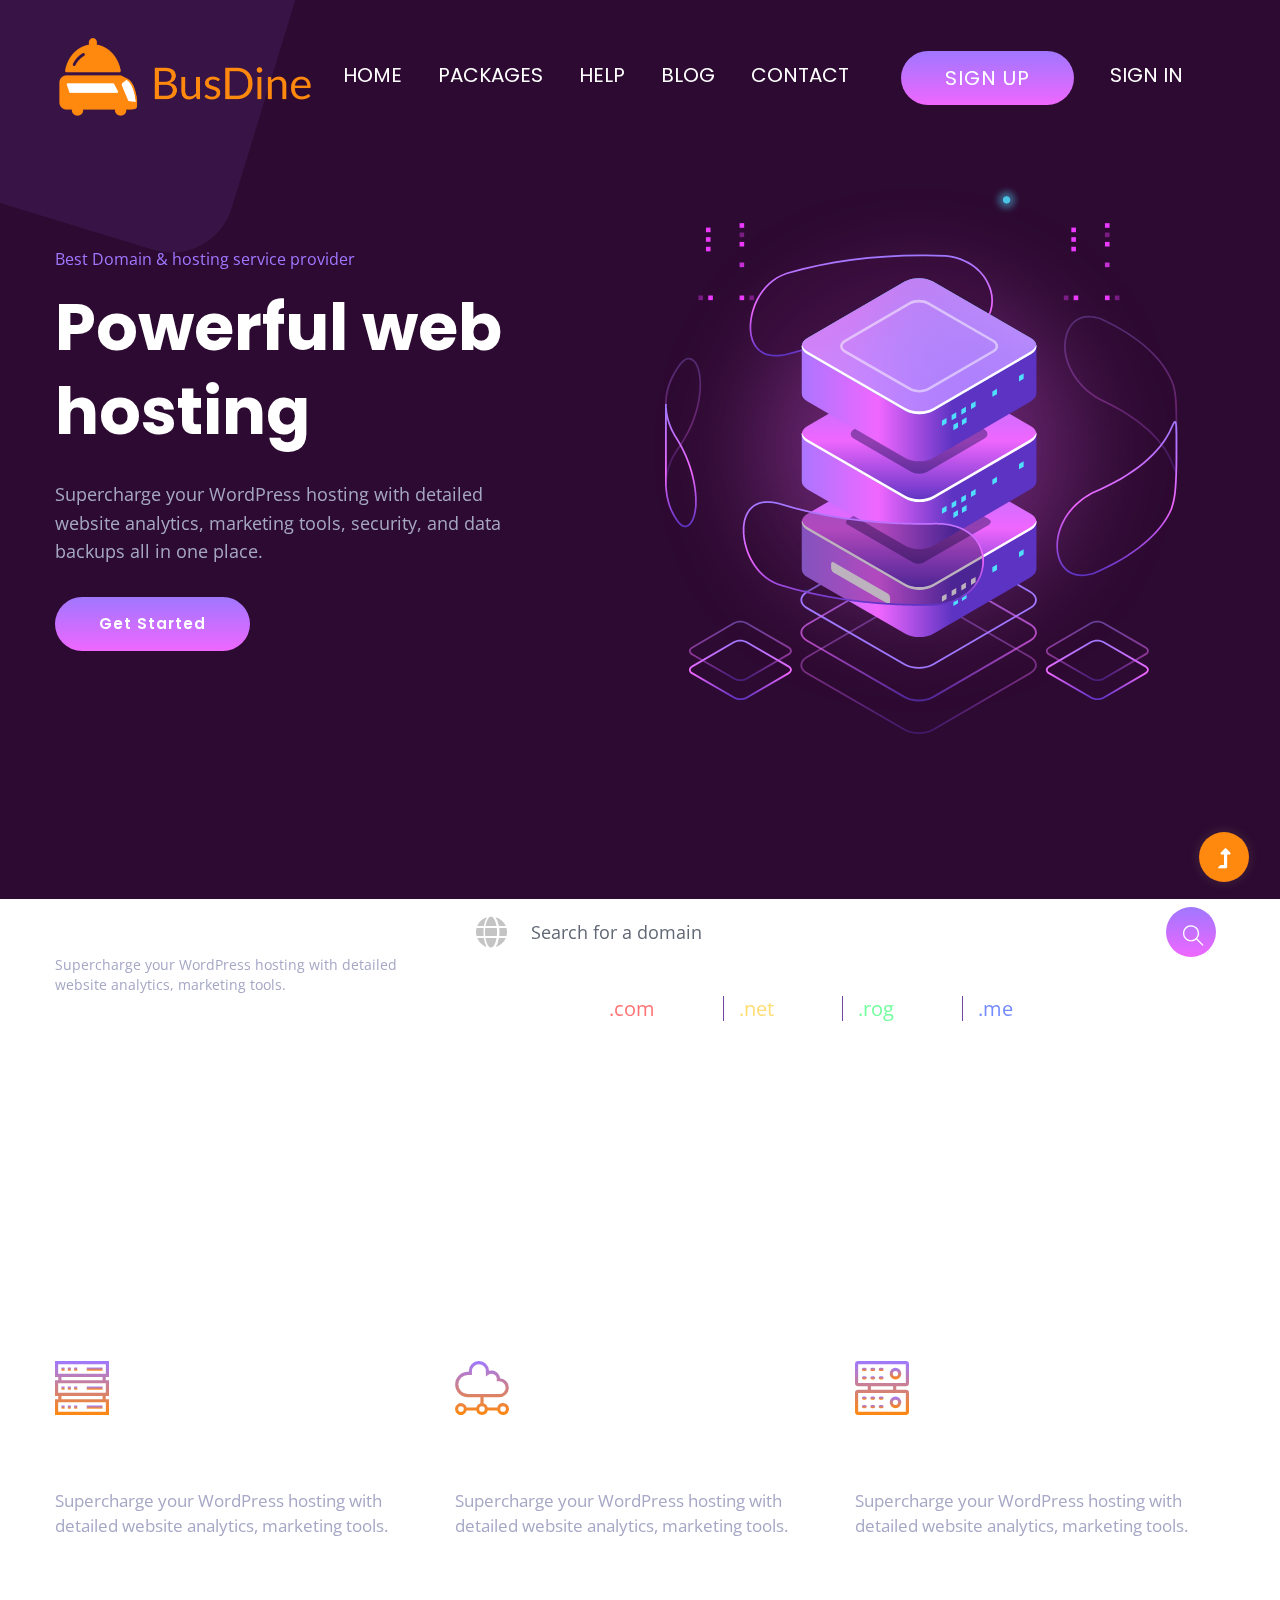
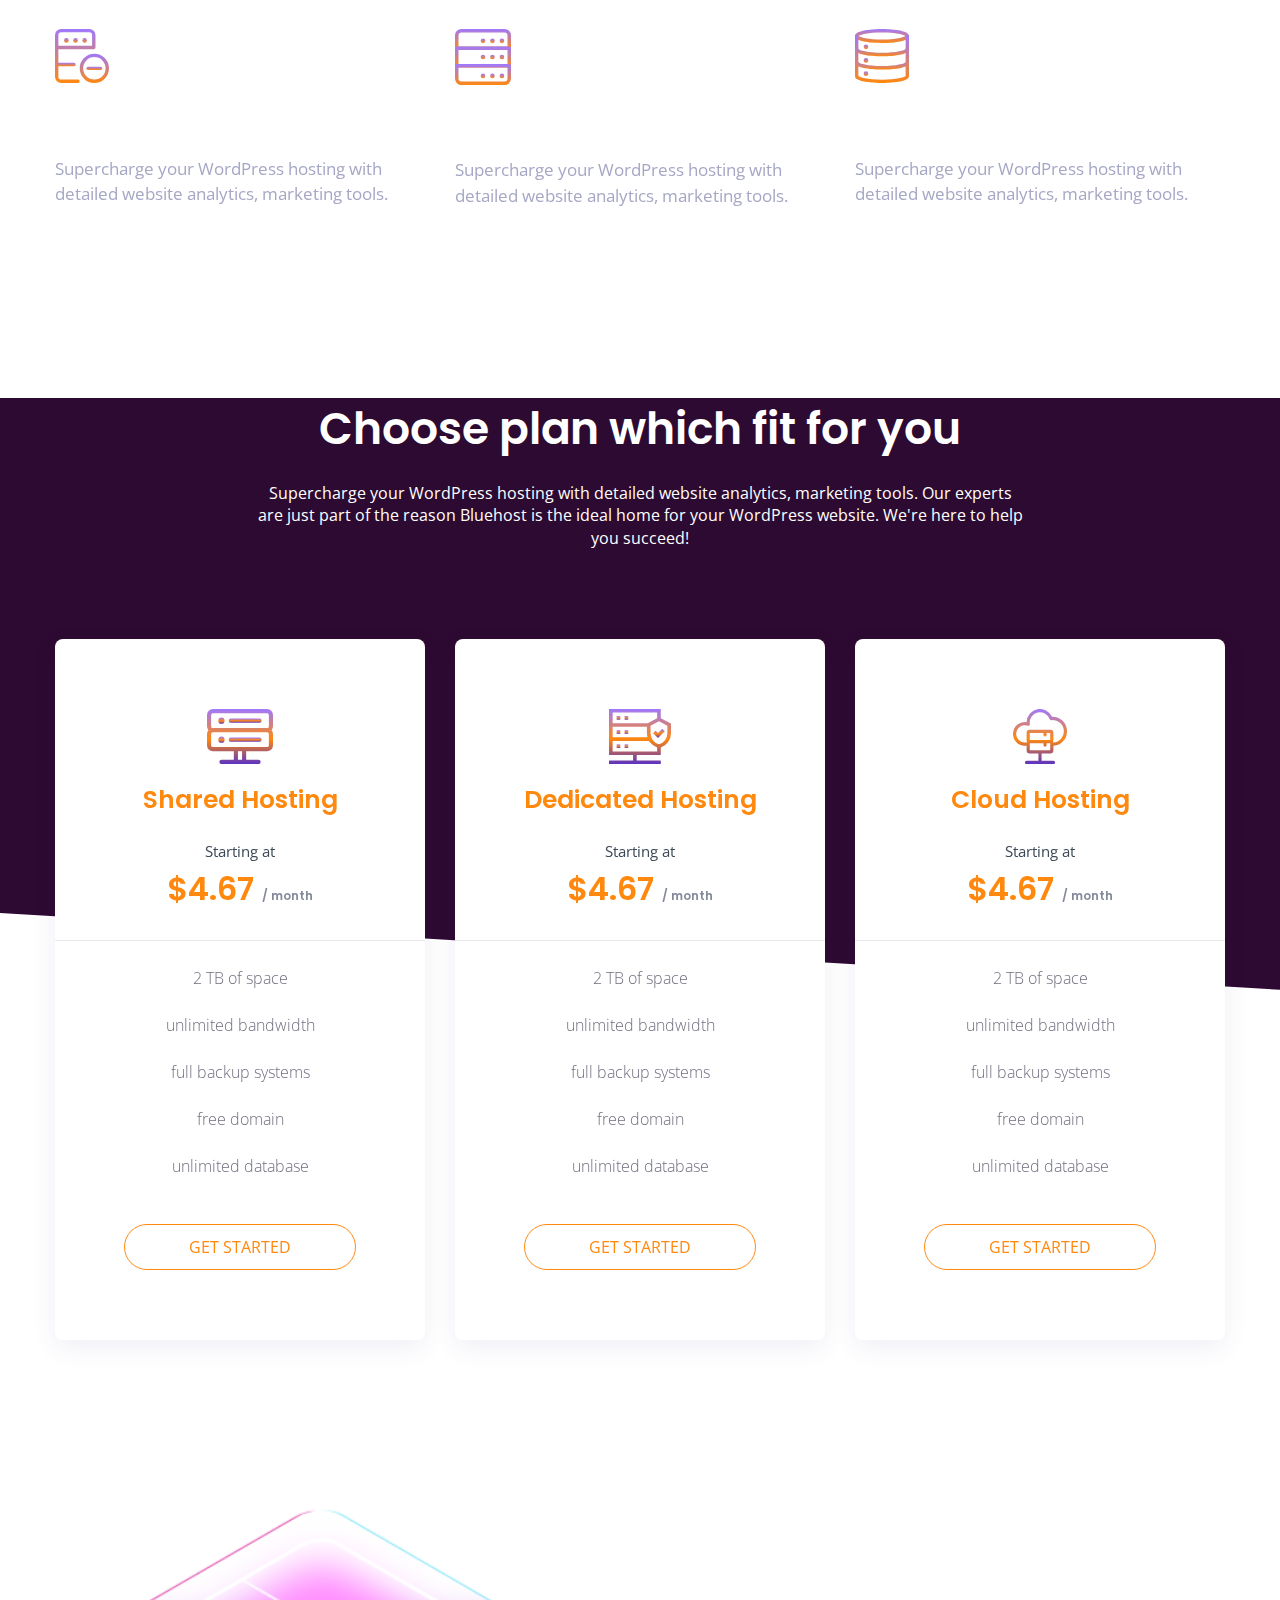
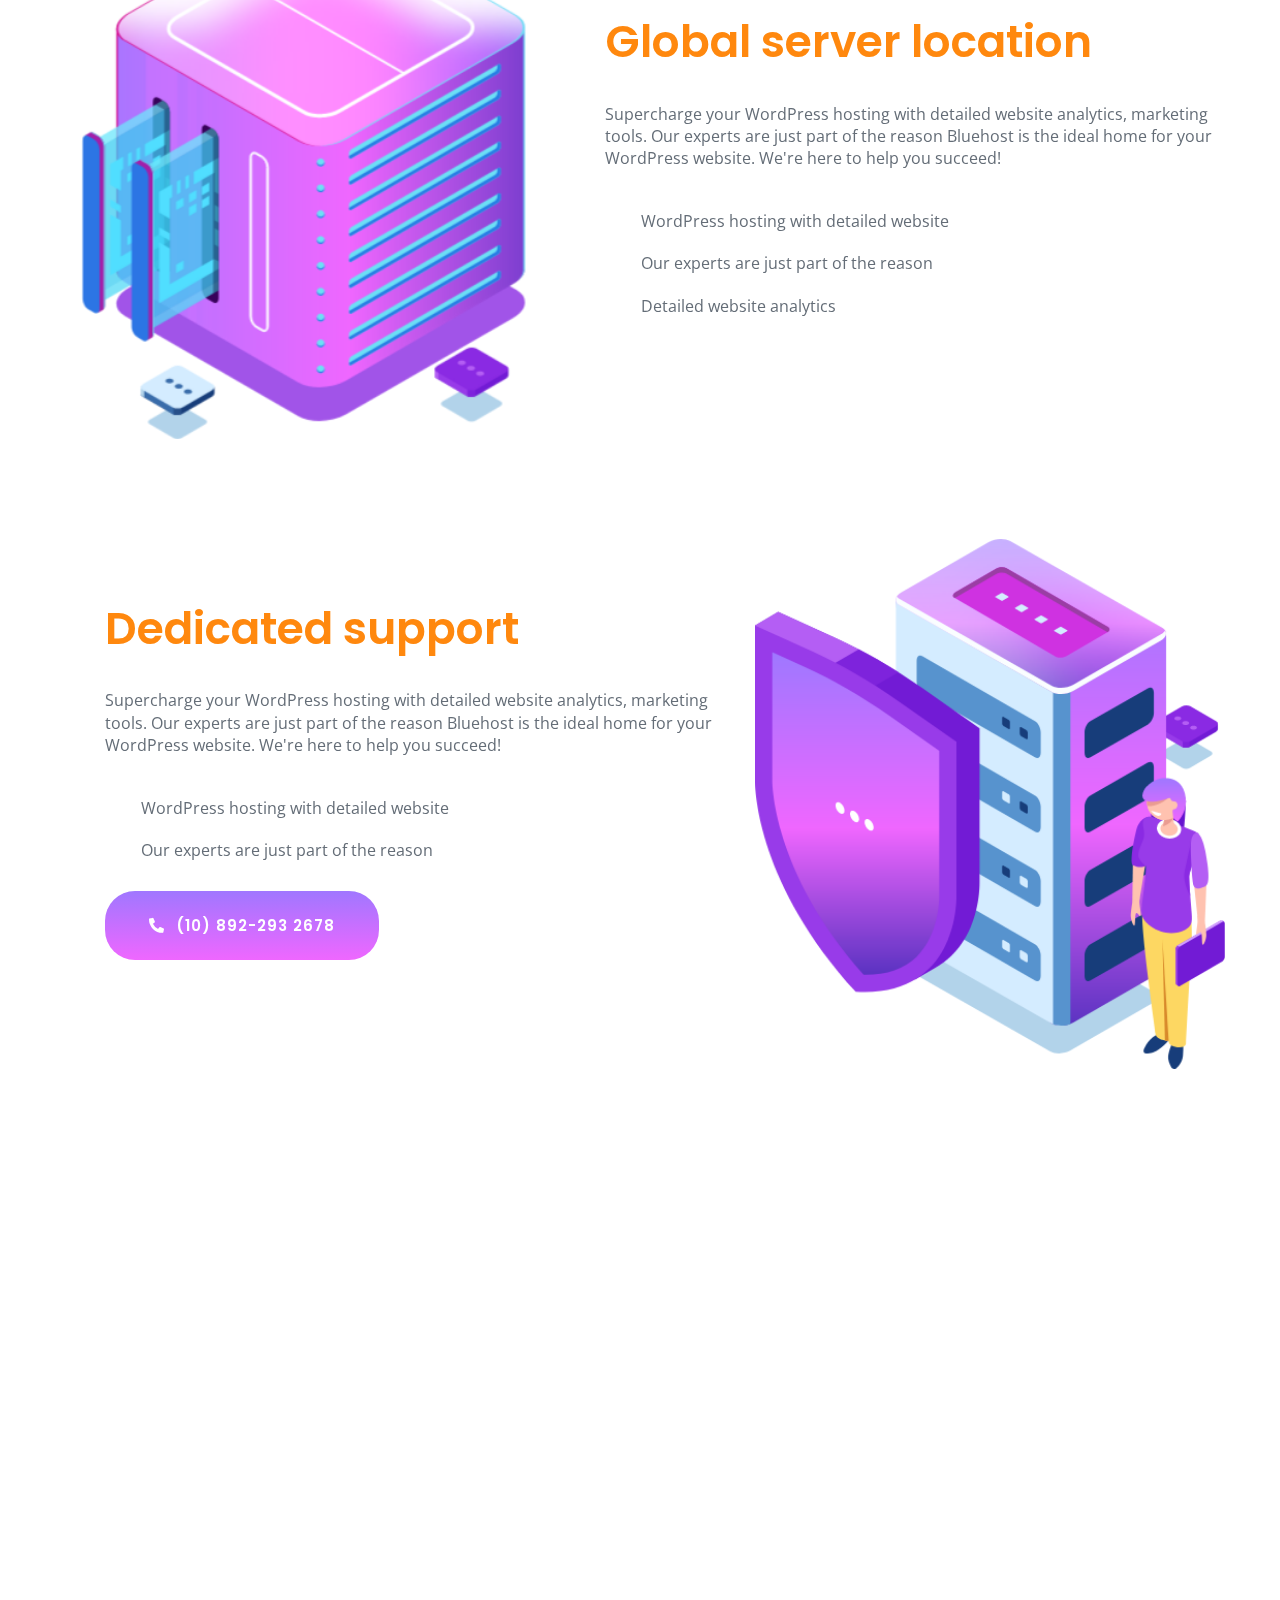
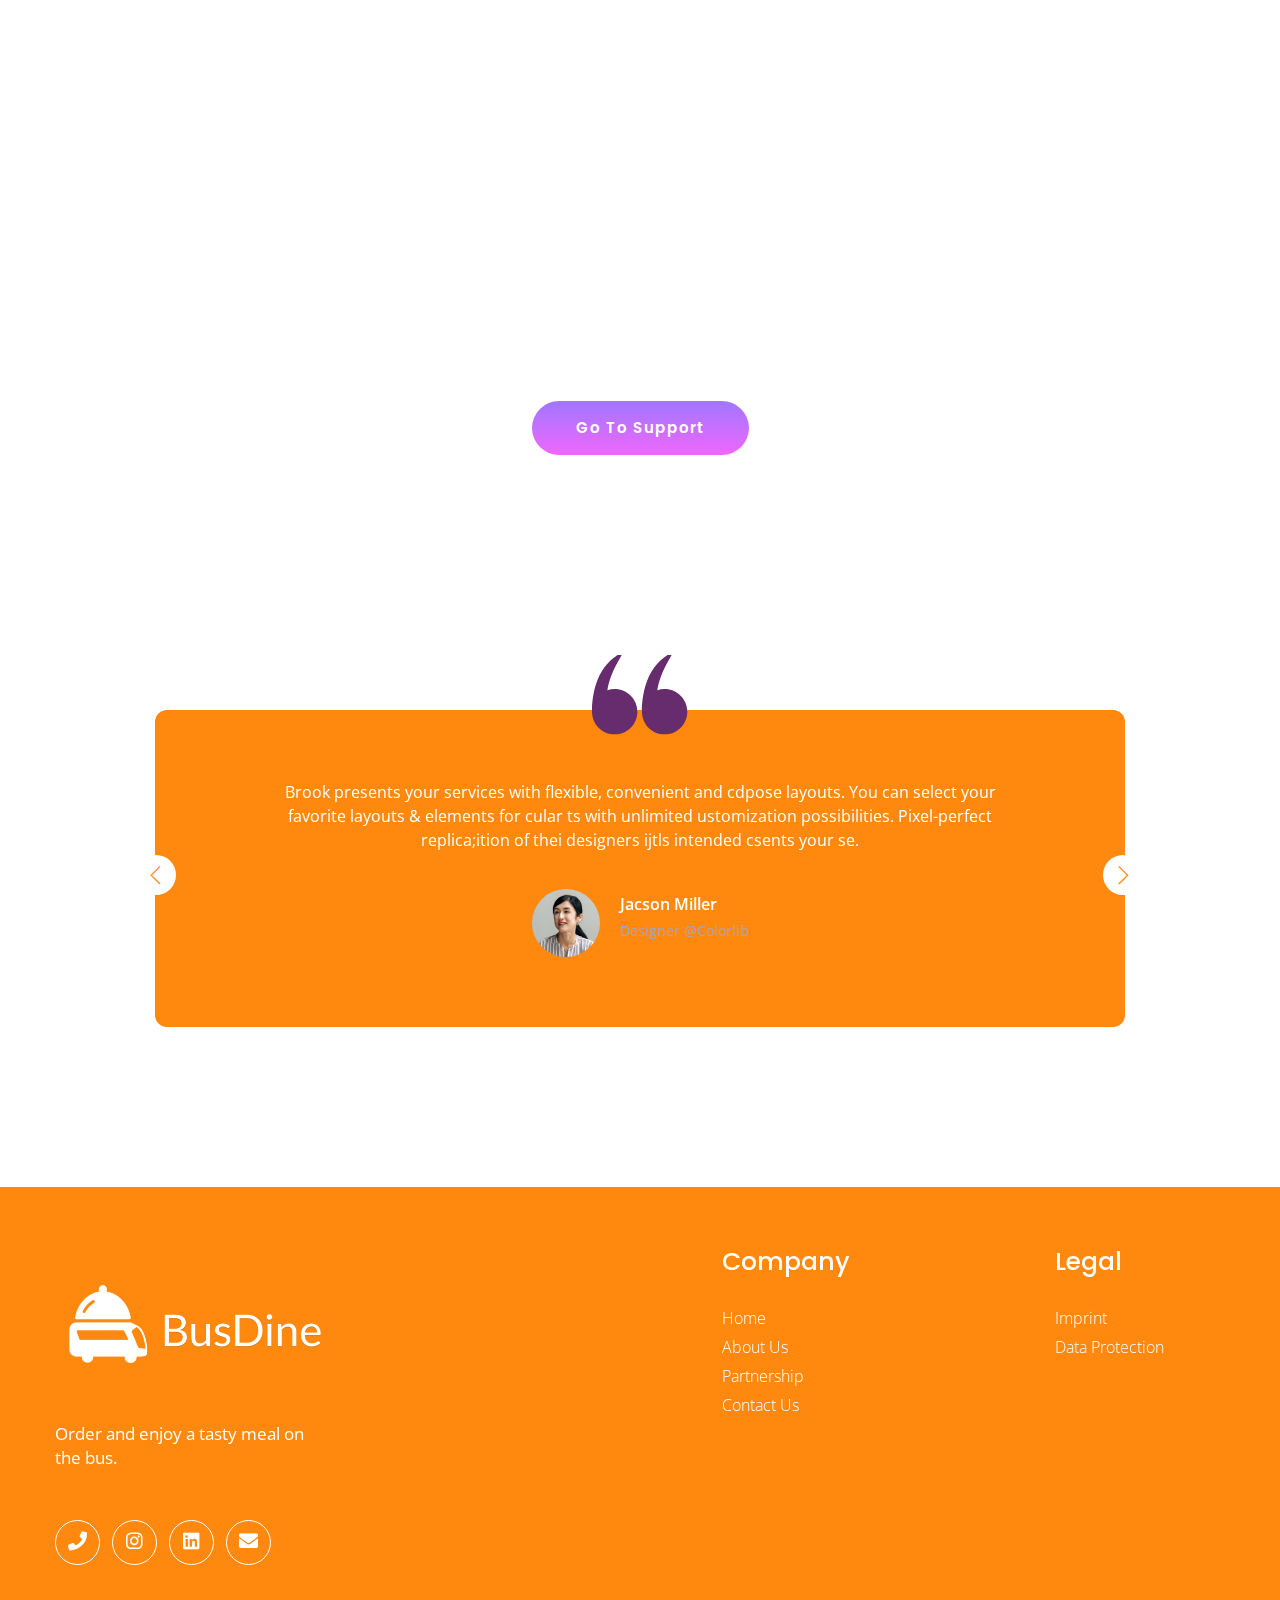
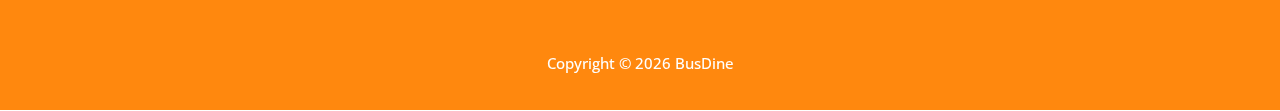
==== commit bccae545: "nfooter done" ====
--- a/bck/index.html
+++ b/bck/index.html
@@ -3,7 +3,7 @@
 <head>
     <meta charset="utf-8">
     <meta http-equiv="x-ua-compatible" content="ie=edge">
-    <title> Hosting | Template</title>
+    <title>BusDine</title>
     <meta name="description" content="">
     <meta name="viewport" content="width=device-width, initial-scale=1">
     <link rel="manifest" href="site.webmanifest">
@@ -49,7 +49,7 @@
                             <!-- Logo -->
                             <div class="col-xl-2 col-lg-2">
                                 <div class="logo">
-                                    <a href="index.html"><img src="assets/img/logo/logo.png" alt=""></a>
+                                    <a href="index.html"><img src="assets/img/logo/logo.png" height="150rem" alt="busdine logo"></a>
                                 </div>
                             </div>
                             <div class="col-xl-10 col-lg-10">
@@ -543,30 +543,19 @@
                         <div class="single-footer-caption mb-50">
                             <!-- logo -->
                             <div class="footer-logo mb-25">
-                                <a href="index.html"><img src="assets/img/logo/logo2_footer.png" alt=""></a>
+                                <a href="index.html"><img src="assets/img/logo/logoWhite.png" height="150rem" alt="busdine white logo"></a>
                             </div>
                             <div class="footer-tittle mb-50">
-                                <p>Subscribe our newsletter to get updates about our services</p>
-                            </div>
-                            <!-- Form -->
-                            <div class="footer-form">
-                                <div id="mc_embed_signup">
-                                    <form target="_blank" action="https://spondonit.us12.list-manage.com/subscribe/post?u=1462626880ade1ac87bd9c93a&amp;id=92a4423d01" method="get" class="subscribe_form relative mail_part" novalidate="true">
-                                        <input type="email" name="EMAIL" id="newsletter-form-email" placeholder=" Email Address " class="placeholder hide-on-focus" onfocus="this.placeholder = ''" onblur="this.placeholder = 'Your email address'">
-                                        <div class="form-icon">
-                                            <button type="submit" name="submit" id="newsletter-submit" class="email_icon newsletter-submit button-contactForm">
-                                                Subscribe
-                                            </button>
-                                        </div>
-                                        <div class="mt-10 info"></div>
-                                    </form>
-                                </div>
-                            </div>
+                                <p>Order and enjoy a tasty meal on the bus.
+                                </p>
+                            </div>
+                          
                             <!-- social -->
                             <div class="footer-social mt-50">
-                                <a href="#"><i class="fab fa-twitter"></i></a>
-                                <a href="https://bit.ly/sai4ull"><i class="fab fa-facebook-f"></i></a>
-                                <a href="#"><i class="fab fa-pinterest-p"></i></a>
+                                <a href="tel:+491792327115"><i class="fas fa-phone"></i></a>
+                                <a href="https://www.instagram.com/bus.dine/"><i class="fab fa-instagram"></i></a>
+                                <a href="https://www.linkedin.com/company/busdine/"><i class="fab fa-linkedin"></i></a>
+                                <a href="mailto:info.busdine@gmail.com"><i class="fas fa-envelope"></i></a>
                             </div>
                         </div>
                     </div>
@@ -576,11 +565,10 @@
                             <div class="footer-tittle">
                                 <h4>Company</h4>
                                 <ul>
-                                    <li><a href="#">Why choose us</a></li>
-                                    <li><a href="#"> Review</a></li>
-                                    <li><a href="#">Customers</a></li>
-                                    <li><a href="#">Blog</a></li>
-                                    <li><a href="#">Carrier</a></li>
+                                    <li><a href="#">Home</a></li>
+                                    <li><a href="#">About Us</a></li>
+                                    <li><a href="#">Partnership</a></li>
+                                    <li><a href="#">Contact Us</a></li>
                                 </ul>
                             </div>
                         </div>
@@ -588,31 +576,15 @@
                     <div class="col-xl-2 col-lg-2 col-md-4 col-sm-5">
                         <div class="single-footer-caption mb-50">
                             <div class="footer-tittle">
-                                <h4>Products</h4>
+                                <h4>Legal</h4>
                                 <ul>
-                                    <li><a href="#">Why choose us</a></li>
-                                    <li><a href="#"> Review</a></li>
-                                    <li><a href="#">Customers</a></li>
-                                    <li><a href="#">Blog</a></li>
-                                    <li><a href="#">Carrier</a></li>
+                                    <li><a href="#">Imprint</a></li>
+                                    <li><a href="#">Data Protection</a></li>
                                 </ul>
                             </div>
                         </div>
                     </div>
-                    <div class="col-xl-2 col-lg-2 col-md-4 col-sm-5">
-                        <div class="single-footer-caption mb-50">
-                            <div class="footer-tittle">
-                                <h4>Support</h4>
-                                <ul>
-                                    <li><a href="#">Technology</a></li>
-                                    <li><a href="#">  Products</a></li>
-                                    <li><a href="#">Customers</a></li>
-                                    <li><a href="#">Quality</a></li>
-                                    <li><a href="#">Sales geography</a></li>
-                                </ul>
-                            </div>
-                        </div>
-                    </div>
+
                 </div>
             </div>
         </div>
@@ -623,10 +595,10 @@
                     <div class="row">
                         <div class="col-xl-12">
                             <div class="footer-copy-right text-center">
-                                <p><!-- Link back to Colorlib can't be removed. Template is licensed under CC BY 3.0. -->
-                                  Copyright &copy;<script>document.write(new Date().getFullYear());</script> All rights reserved | This template is made with <i class="fa fa-heart" aria-hidden="true"></i> by <a href="https://colorlib.com" target="_blank">Colorlib</a>
-                                  <!-- Link back to Colorlib can't be removed. Template is licensed under CC BY 3.0. --></p>
-
+                                <p>
+                                  Copyright &copy; <script>document.write(new Date().getFullYear());</script>  BusDine
+                                  <!-- | This template is made with <i class="fa fa-heart" aria-hidden="true"></i> by <a href="" target="_blank"></a> -->
+                                </p>
                               </div>
                           </div>
                       </div>
--- a/bck/assets/css/style.css
+++ b/bck/assets/css/style.css
@@ -1 +1,5908 @@
-@import url("https://fonts.googleapis.com/css2?family=Open+Sans:wght@400;600;700;800&family=Poppins:wght@200;300;400;500;600;700;800&display=swap");.section-bg1{background:#2D0A31}.white-bg{background:#ffffff}.gray-bg{background:#f5f5f5}.gray-bg{background:#f7f7fd}.white-bg{background:#fff}.black-bg{background:#16161a}.theme-bg{background:#F067FF}.brand-bg{background:#f1f4fa}.testimonial-bg{background:#f9fafc}.white-color{color:#fff}.black-color{color:#16161a}.theme-color{color:#F067FF}.boxed-btn{background:#fff;color:#F067FF !important;display:inline-block;padding:18px 44px;font-family:"Poppins",sans-serif;font-size:14px;font-weight:400;border:0;border:1px solid #F067FF;letter-spacing:3px;text-align:center;color:#F067FF;text-transform:uppercase;cursor:pointer}.boxed-btn:hover{background:#F067FF;color:#fff !important;border:1px solid #F067FF}.boxed-btn:focus{outline:none}.boxed-btn.large-width{width:220px}[data-overlay]{position:relative;background-size:cover;background-repeat:no-repeat;background-position:center center}[data-overlay]::before{position:absolute;left:0;top:0;right:0;bottom:0;content:""}[data-opacity="1"]::before{opacity:0.1}[data-opacity="2"]::before{opacity:0.2}[data-opacity="3"]::before{opacity:0.3}[data-opacity="4"]::before{opacity:0.4}[data-opacity="5"]::before{opacity:0.5}[data-opacity="6"]::before{opacity:0.6}[data-opacity="7"]::before{opacity:0.7}[data-opacity="8"]::before{opacity:0.8}[data-opacity="9"]::before{opacity:0.9}body{font-family:"Open Sans",sans-serif;font-weight:normal;font-style:normal;font-size:16px}h1,h2,h3,h4,h5,h6{font-family:"Poppins",sans-serif;color:#FF880E;margin-top:0px;font-style:normal;font-weight:500;text-transform:normal}p{font-family:"Open Sans",sans-serif;color:#646D77;font-size:16px;line-height:30px;margin-bottom:15px;font-weight:normal;line-height:1.4}.bg-img-1{background-image:url(../img/slider/slider-img-1.jpg)}.bg-img-2{background-image:url(../img/background-img/bg-img-2.jpg)}.cta-bg-1{background-image:url(../img/background-img/bg-img-3.jpg)}.img{max-width:100%;-webkit-transition:.3s;-moz-transition:.3s;-o-transition:.3s;transition:.3s}.f-left{float:left}.f-right{float:right}.fix{overflow:hidden}.clear{clear:both}a,.button{-webkit-transition:.3s;-moz-transition:.3s;-o-transition:.3s;transition:.3s}a:focus,.button:focus{text-decoration:none;outline:none}a{color:#635c5c}a:hover{color:#fff}a:focus,a:hover,.portfolio-cat a:hover,.footer -menu li a:hover{text-decoration:none}a,button{color:#fff;outline:medium none}button:focus,input:focus,input:focus,textarea,textarea:focus{outline:0}.uppercase{text-transform:uppercase}input:focus::-moz-placeholder{opacity:0;-webkit-transition:.4s;-o-transition:.4s;transition:.4s}.capitalize{text-transform:capitalize}h1 a,h2 a,h3 a,h4 a,h5 a,h6 a{color:inherit}ul{margin:0px;padding:0px}li{list-style:none}hr{border-bottom:1px solid #eceff8;border-top:0 none;margin:30px 0;padding:0}.theme-overlay{position:relative}.theme-overlay::before{background:#1696e7 none repeat scroll 0 0;content:"";height:100%;left:0;opacity:0.6;position:absolute;top:0;width:100%}.overlay2{position:relative;z-index:0}.overlay2::before{position:absolute;content:"";top:0;left:0;width:100%;height:100%;z-index:-1}.overlay2{position:relative;z-index:0}.overlay2::before{position:absolute;content:"";background-color:#2E2200;top:0;left:0;width:100%;height:100%;z-index:-1;opacity:0.5}.section-padding{padding-top:120px;padding-bottom:120px}.separator{border-top:1px solid #f2f2f2}.mb-90{margin-bottom:90px}@media (max-width: 767px){.mb-90{margin-bottom:30px}}@media (min-width: 768px) and (max-width: 991px){.mb-90{margin-bottom:45px}}.owl-carousel .owl-nav div{background:rgba(255,255,255,0.8) none repeat scroll 0 0;height:40px;left:20px;line-height:40px;font-size:22px;color:#646464;opacity:1;visibility:visible;position:absolute;text-align:center;top:50%;transform:translateY(-50%);transition:all 0.3s ease 0s;width:40px}.owl-carousel .owl-nav div.owl-next{left:auto;right:-30px}.owl-carousel .owl-nav div.owl-next i{position:relative;right:0;top:1px}.owl-carousel .owl-nav div.owl-prev i{position:relative;right:1px;top:0px}.owl-carousel:hover .owl-nav div{opacity:1;visibility:visible}.owl-carousel:hover .owl-nav div:hover{color:#fff;background:#ff3500}.btn{font-family:"Poppins",sans-serif;text-transform:capitalize;padding:27px 44px !important;color:#fff;cursor:pointer;font-size:15px;font-weight:600;line-height:1;-moz-user-select:none;letter-spacing:1px;line-height:0;margin-bottom:0;cursor:pointer;transition:color 0.4s linear;position:relative;z-index:1;border:0;overflow:hidden;margin:0;border-radius:30px !important;display:inline-block !important}.btn::after{position:unset !important}.btn::before{content:"";position:absolute !important;left:0;top:0;width:101%;height:101%;z-index:1;border-radius:5px;transition:transform 0.5s;transition-timing-function:ease;transform-origin:0 0;transition-timing-function:cubic-bezier(0.5, 1.6, 0.4, 0.7);transform:scaleX(0);border-radius:0px}.btn i{padding-right:11px}.btn:hover{color:#fff !important;text-decoration:none !important}.btn:hover::before{transform:scaleX(1);color:#fff !important;z-index:-1}.btn.focus,.btn:focus{outline:0;box-shadow:none}.btn.focus,.btn:focus{outline:0;box-shadow:none}.about-btn{padding:28px 52px}.header-btn{padding:18px 43px}.hero-btn{padding:18px 43px}.white-btn{padding:30px 39px;background:#fff;color:#072366 !important}.white-btn::before{background:#F067FF;color:#fff !important}.black-btn{padding:14px 35px;background:#000;display:inline-block}.black-btn::before{background:#331391}.borders-btn{padding:10px 64px;background:none;border:1px solid #F067FF;display:inline-block;color:#F067FF;border-radius:30px;text-transform:uppercase}.cal-btn i{color:#09cc7f !important;font-size:31px;font-weight:300;margin-right:10px}.cal-btn>p{color:#072366 !important;font-weight:700;font-size:16px;display:inline-block;margin:0 !important;position:relative;top:-7px}.submit-btn2{background:#ec5b53;width:100%;height:60px;padding:10px 20px;border:0;color:#fff;text-transform:capitalize;cursor:pointer;font-size:16px;border-radius:0px}.border-btn{border:1px solid #F067FF;color:#F067FF;background:none;border-radius:30px;text-transform:capitalize;padding:13px 48px;-moz-user-select:none;cursor:pointer;display:inline-block;font-size:16px;font-weight:500;letter-spacing:1px;margin-bottom:0;position:relative;transition:color 0.4s linear;position:relative;overflow:hidden;margin:0}.border-btn i{font-size:16px;margin-right:10px;color:#F067FF;-webkit-transition:.3s;-moz-transition:.3s;-o-transition:.3s;transition:.3s}.border-btn::before{border:1px solid transparent;content:"";position:absolute;left:0;top:0;width:101%;height:101%;z-index:-1;transition:transform 0.5s;transition-timing-function:ease;transform-origin:0 0;transition-timing-function:cubic-bezier(0.5, 1.6, 0.4, 0.7);transform:scaleY(0);border-radius:0}.border-btn:hover::before{transform:scaleY(1);border:1px solid transparent;color:#fff}.section-over1{position:relative;z-index:1}.section-over1::before{position:absolute;content:"";background-color:rgba(6,7,6,0.6);width:100%;height:100%;left:0;top:0;bottom:0;right:0;z-index:-1;background-repeat:no-repeat}.breadcrumb>.active{color:#888}#scrollUp,#back-top{background:#F067FF;height:50px;width:50px;right:31px;bottom:18px;position:fixed;color:#fff;font-size:20px;text-align:center;border-radius:50%;line-height:48px;border:2px solid transparent;box-shadow:0 0 10px 3px rgba(108,98,98,0.2)}@media (max-width: 575px){#scrollUp,#back-top{right:16px}}#scrollUp a i,#back-top a i{display:block;line-height:50px}#scrollUp:hover{color:#fff}.sticky-bar{left:0;margin:auto;position:fixed;top:0;width:100%;-webkit-box-shadow:0 10px 15px rgba(25,25,25,0.1);box-shadow:0 10px 15px rgba(25,25,25,0.1);z-index:9999;-webkit-animation:300ms ease-in-out 0s normal none 1 running fadeInDown;animation:300ms ease-in-out 0s normal none 1 running fadeInDown;-webkit-box-shadow:0 10px 15px rgba(25,25,25,0.1);background:#fff}.mt-5{margin-top:5px}.mt-10{margin-top:10px}.mt-15{margin-top:15px}.mt-20{margin-top:20px}.mt-25{margin-top:25px}.mt-30{margin-top:30px}.mt-35{margin-top:35px}.mt-40{margin-top:40px}.mt-45{margin-top:45px}.mt-50{margin-top:50px}.mt-55{margin-top:55px}.mt-60{margin-top:60px}.mt-65{margin-top:65px}.mt-70{margin-top:70px}.mt-75{margin-top:75px}.mt-80{margin-top:80px}.mt-85{margin-top:85px}.mt-90{margin-top:90px}.mt-95{margin-top:95px}.mt-100{margin-top:100px}.mt-105{margin-top:105px}.mt-110{margin-top:110px}.mt-115{margin-top:115px}.mt-120{margin-top:120px}.mt-125{margin-top:125px}.mt-130{margin-top:130px}.mt-135{margin-top:135px}.mt-140{margin-top:140px}.mt-145{margin-top:145px}.mt-150{margin-top:150px}.mt-155{margin-top:155px}.mt-160{margin-top:160px}.mt-165{margin-top:165px}.mt-170{margin-top:170px}.mt-175{margin-top:175px}.mt-180{margin-top:180px}.mt-185{margin-top:185px}.mt-190{margin-top:190px}.mt-195{margin-top:195px}.mt-200{margin-top:200px}.mb-5{margin-bottom:5px}.mb-10{margin-bottom:10px}.mb-15{margin-bottom:15px}.mb-20{margin-bottom:20px}.mb-25{margin-bottom:25px}.mb-30{margin-bottom:30px}.mb-35{margin-bottom:35px}.mb-40{margin-bottom:40px}.mb-45{margin-bottom:45px}.mb-50{margin-bottom:50px}.mb-55{margin-bottom:55px}.mb-60{margin-bottom:60px}.mb-65{margin-bottom:65px}.mb-70{margin-bottom:70px}.mb-75{margin-bottom:75px}.mb-80{margin-bottom:80px}.mb-85{margin-bottom:85px}.mb-90{margin-bottom:90px}.mb-95{margin-bottom:95px}.mb-100{margin-bottom:100px}.mb-105{margin-bottom:105px}.mb-110{margin-bottom:110px}.mb-115{margin-bottom:115px}.mb-120{margin-bottom:120px}.mb-125{margin-bottom:125px}.mb-130{margin-bottom:130px}.mb-135{margin-bottom:135px}.mb-140{margin-bottom:140px}.mb-145{margin-bottom:145px}.mb-150{margin-bottom:150px}.mb-155{margin-bottom:155px}.mb-160{margin-bottom:160px}.mb-165{margin-bottom:165px}.mb-170{margin-bottom:170px}.mb-175{margin-bottom:175px}.mb-180{margin-bottom:180px}.mb-185{margin-bottom:185px}.mb-190{margin-bottom:190px}.mb-195{margin-bottom:195px}.mb-200{margin-bottom:200px}.ml-5{margin-left:5px}.ml-10{margin-left:10px}.ml-15{margin-left:15px}.ml-20{margin-left:20px}.ml-25{margin-left:25px}.ml-30{margin-left:30px}.ml-35{margin-left:35px}.ml-40{margin-left:40px}.ml-45{margin-left:45px}.ml-50{margin-left:50px}.ml-55{margin-left:55px}.ml-60{margin-left:60px}.ml-65{margin-left:65px}.ml-70{margin-left:70px}.ml-75{margin-left:75px}.ml-80{margin-left:80px}.ml-85{margin-left:85px}.ml-90{margin-left:90px}.ml-95{margin-left:95px}.ml-100{margin-left:100px}.ml-105{margin-left:105px}.ml-110{margin-left:110px}.ml-115{margin-left:115px}.ml-120{margin-left:120px}.ml-125{margin-left:125px}.ml-130{margin-left:130px}.ml-135{margin-left:135px}.ml-140{margin-left:140px}.ml-145{margin-left:145px}.ml-150{margin-left:150px}.ml-155{margin-left:155px}.ml-160{margin-left:160px}.ml-165{margin-left:165px}.ml-170{margin-left:170px}.ml-175{margin-left:175px}.ml-180{margin-left:180px}.ml-185{margin-left:185px}.ml-190{margin-left:190px}.ml-195{margin-left:195px}.ml-200{margin-left:200px}.mr-5{margin-right:5px}.mr-10{margin-right:10px}.mr-15{margin-right:15px}.mr-20{margin-right:20px}.mr-25{margin-right:25px}.mr-30{margin-right:30px}.mr-35{margin-right:35px}.mr-40{margin-right:40px}.mr-45{margin-right:45px}.mr-50{margin-right:50px}.mr-55{margin-right:55px}.mr-60{margin-right:60px}.mr-65{margin-right:65px}.mr-70{margin-right:70px}.mr-75{margin-right:75px}.mr-80{margin-right:80px}.mr-85{margin-right:85px}.mr-90{margin-right:90px}.mr-95{margin-right:95px}.mr-100{margin-right:100px}.mr-105{margin-right:105px}.mr-110{margin-right:110px}.mr-115{margin-right:115px}.mr-120{margin-right:120px}.mr-125{margin-right:125px}.mr-130{margin-right:130px}.mr-135{margin-right:135px}.mr-140{margin-right:140px}.mr-145{margin-right:145px}.mr-150{margin-right:150px}.mr-155{margin-right:155px}.mr-160{margin-right:160px}.mr-165{margin-right:165px}.mr-170{margin-right:170px}.mr-175{margin-right:175px}.mr-180{margin-right:180px}.mr-185{margin-right:185px}.mr-190{margin-right:190px}.mr-195{margin-right:195px}.mr-200{margin-right:200px}.pt-5{padding-top:5px}.pt-10{padding-top:10px}.pt-15{padding-top:15px}.pt-20{padding-top:20px}.pt-25{padding-top:25px}.pt-30{padding-top:30px}.pt-35{padding-top:35px}.pt-40{padding-top:40px}.pt-45{padding-top:45px}.pt-50{padding-top:50px}.pt-55{padding-top:55px}.pt-60{padding-top:60px}.pt-65{padding-top:65px}.pt-70{padding-top:70px}.pt-75{padding-top:75px}.pt-80{padding-top:80px}.pt-85{padding-top:85px}.pt-90{padding-top:90px}.pt-95{padding-top:95px}.pt-100{padding-top:100px}.pt-105{padding-top:105px}.pt-110{padding-top:110px}.pt-115{padding-top:115px}.pt-120{padding-top:120px}.pt-125{padding-top:125px}.pt-130{padding-top:130px}.pt-135{padding-top:135px}.pt-140{padding-top:140px}.pt-145{padding-top:145px}.pt-150{padding-top:150px}.pt-155{padding-top:155px}.pt-160{padding-top:160px}.pt-165{padding-top:165px}.pt-170{padding-top:170px}.pt-175{padding-top:175px}.pt-180{padding-top:180px}.pt-185{padding-top:185px}.pt-190{padding-top:190px}.pt-195{padding-top:195px}.pt-200{padding-top:200px}.pt-260{padding-top:260px}.pb-5{padding-bottom:5px}.pb-10{padding-bottom:10px}.pb-15{padding-bottom:15px}.pb-20{padding-bottom:20px}.pb-25{padding-bottom:25px}.pb-30{padding-bottom:30px}.pb-35{padding-bottom:35px}.pb-40{padding-bottom:40px}.pb-45{padding-bottom:45px}.pb-50{padding-bottom:50px}.pb-55{padding-bottom:55px}.pb-60{padding-bottom:60px}.pb-65{padding-bottom:65px}.pb-70{padding-bottom:70px}.pb-75{padding-bottom:75px}.pb-80{padding-bottom:80px}.pb-85{padding-bottom:85px}.pb-90{padding-bottom:90px}.pb-95{padding-bottom:95px}.pb-100{padding-bottom:100px}.pb-105{padding-bottom:105px}.pb-110{padding-bottom:110px}.pb-115{padding-bottom:115px}.pb-120{padding-bottom:120px}.pb-125{padding-bottom:125px}.pb-130{padding-bottom:130px}.pb-135{padding-bottom:135px}.pb-140{padding-bottom:140px}.pb-145{padding-bottom:145px}.pb-150{padding-bottom:150px}.pb-155{padding-bottom:155px}.pb-160{padding-bottom:160px}.pb-165{padding-bottom:165px}.pb-170{padding-bottom:170px}.pb-175{padding-bottom:175px}.pb-180{padding-bottom:180px}.pb-185{padding-bottom:185px}.pb-190{padding-bottom:190px}.pb-195{padding-bottom:195px}.pb-200{padding-bottom:200px}.pl-5{padding-left:5px}.pl-10{padding-left:10px}.pl-15{padding-left:15px}.pl-20{padding-left:20px}.pl-25{padding-left:25px}.pl-30{padding-left:30px}.pl-35{padding-left:35px}.pl-40{padding-left:40px}.pl-45{padding-left:45px}.pl-50{padding-left:50px}.pl-55{padding-left:55px}.pl-60{padding-left:60px}.pl-65{padding-left:65px}.pl-70{padding-left:70px}.pl-75{padding-left:75px}.pl-80{padding-left:80px}.pl-85{padding-left:85px}.pl-90{padding-left:90px}.pl-95{padding-left:95px}.pl-100{padding-left:100px}.pl-105{padding-left:105px}.pl-110{padding-left:110px}.pl-115{padding-left:115px}.pl-120{padding-left:120px}.pl-125{padding-left:125px}.pl-130{padding-left:130px}.pl-135{padding-left:135px}.pl-140{padding-left:140px}.pl-145{padding-left:145px}.pl-150{padding-left:150px}.pl-155{padding-left:155px}.pl-160{padding-left:160px}.pl-165{padding-left:165px}.pl-170{padding-left:170px}.pl-175{padding-left:175px}.pl-180{padding-left:180px}.pl-185{padding-left:185px}.pl-190{padding-left:190px}.pl-195{padding-left:195px}.pl-200{padding-left:200px}.pr-5{padding-right:5px}.pr-10{padding-right:10px}.pr-15{padding-right:15px}.pr-20{padding-right:20px}.pr-25{padding-right:25px}.pr-30{padding-right:30px}.pr-35{padding-right:35px}.pr-40{padding-right:40px}.pr-45{padding-right:45px}.pr-50{padding-right:50px}.pr-55{padding-right:55px}.pr-60{padding-right:60px}.pr-65{padding-right:65px}.pr-70{padding-right:70px}.pr-75{padding-right:75px}.pr-80{padding-right:80px}.pr-85{padding-right:85px}.pr-90{padding-right:90px}.pr-95{padding-right:95px}.pr-100{padding-right:100px}.pr-105{padding-right:105px}.pr-110{padding-right:110px}.pr-115{padding-right:115px}.pr-120{padding-right:120px}.pr-125{padding-right:125px}.pr-130{padding-right:130px}.pr-135{padding-right:135px}.pr-140{padding-right:140px}.pr-145{padding-right:145px}.pr-150{padding-right:150px}.pr-155{padding-right:155px}.pr-160{padding-right:160px}.pr-165{padding-right:165px}.pr-170{padding-right:170px}.pr-175{padding-right:175px}.pr-180{padding-right:180px}.pr-185{padding-right:185px}.pr-190{padding-right:190px}.pr-195{padding-right:195px}.pr-200{padding-right:200px}.bounce-animate{animation-name:float-bob;animation-duration:2s;animation-iteration-count:infinite;-moz-animation-name:float-bob;-moz-animation-duration:2s;-moz-animation-iteration-count:infinite;-moz-animation-timing-function:linear;-ms-animation-name:float-bob;-ms-animation-duration:2s;-ms-animation-iteration-count:infinite;-ms-animation-timing-function:linear;-o-animation-name:float-bob;-o-animation-duration:2s;-o-animation-iteration-count:infinite;-o-animation-timing-function:linear}@-webkit-keyframes float-bob{0%{-webkit-transform:translateY(-20px);transform:translateY(-20px)}50%{-webkit-transform:translateY(-10px);transform:translateY(-10px)}100%{-webkit-transform:translateY(-20px);transform:translateY(-20px)}}.heartbeat{animation:heartbeat 1s infinite alternate}@-webkit-keyframes heartbeat{to{-webkit-transform:scale(1.03);transform:scale(1.03)}}.rotateme{-webkit-animation-name:rotateme;animation-name:rotateme;-webkit-animation-duration:30s;animation-duration:30s;-webkit-animation-iteration-count:infinite;animation-iteration-count:infinite;-webkit-animation-timing-function:linear;animation-timing-function:linear}@keyframes rotateme{from{-webkit-transform:rotate(0deg);transform:rotate(0deg)}to{-webkit-transform:rotate(360deg);transform:rotate(360deg)}}@-webkit-keyframes rotateme{from{-webkit-transform:rotate(0deg)}to{-webkit-transform:rotate(360deg)}}.preloader{background-color:#f7f7f7;width:100%;height:100%;position:fixed;top:0;left:0;right:0;bottom:0;z-index:999999;-webkit-transition:.6s;-o-transition:.6s;transition:.6s;margin:0 auto}.preloader .preloader-circle{width:100px;height:100px;position:relative;border-style:solid;border-width:1px;border-top-color:#F067FF;border-bottom-color:transparent;border-left-color:transparent;border-right-color:transparent;z-index:10;border-radius:50%;-webkit-box-shadow:0 1px 5px 0 rgba(35,181,185,0.15);box-shadow:0 1px 5px 0 rgba(35,181,185,0.15);background-color:#fff;-webkit-animation:zoom 2000ms infinite ease;animation:zoom 2000ms infinite ease;-webkit-transition:.6s;-o-transition:.6s;transition:.6s}.preloader .preloader-circle2{border-top-color:#0078ff}.preloader .preloader-img{position:absolute;top:50%;z-index:200;left:0;right:0;margin:0 auto;text-align:center;display:inline-block;-webkit-transform:translateY(-50%);-ms-transform:translateY(-50%);transform:translateY(-50%);padding-top:6px;-webkit-transition:.6s;-o-transition:.6s;transition:.6s}.preloader .preloader-img img{max-width:55px}.preloader .pere-text strong{font-weight:800;color:#dca73a;text-transform:uppercase}@-webkit-keyframes zoom{0%{-webkit-transform:rotate(0deg);transform:rotate(0deg);-webkit-transition:.6s;-o-transition:.6s;transition:.6s}100%{-webkit-transform:rotate(360deg);transform:rotate(360deg);-webkit-transition:.6s;-o-transition:.6s;transition:.6s}}@keyframes zoom{0%{-webkit-transform:rotate(0deg);transform:rotate(0deg);-webkit-transition:.6s;-o-transition:.6s;transition:.6s}100%{-webkit-transform:rotate(360deg);transform:rotate(360deg);-webkit-transition:.6s;-o-transition:.6s;transition:.6s}}.slick-initialized .slick-slide{outline:0}.section-padding2{padding-top:200px;padding-bottom:200px}@media only screen and (min-width: 1200px) and (max-width: 1600px){.section-padding2{padding-top:200px;padding-bottom:200px}}@media only screen and (min-width: 992px) and (max-width: 1199px){.section-padding2{padding-top:200px;padding-bottom:200px}}@media only screen and (min-width: 768px) and (max-width: 991px){.section-padding2{padding-top:100px;padding-bottom:100px}}@media only screen and (min-width: 576px) and (max-width: 767px){.section-padding2{padding-top:70px;padding-bottom:70px}}@media (max-width: 575px){.section-padding2{padding-top:70px;padding-bottom:70px}}.pb-bottom{padding-bottom:100px}@media only screen and (min-width: 768px) and (max-width: 991px){.pb-bottom{padding-bottom:50px}}@media only screen and (min-width: 576px) and (max-width: 767px){.pb-bottom{padding-bottom:10px}}@media (max-width: 575px){.pb-bottom{padding-bottom:10px}}.pt-top{padding-top:160px}@media only screen and (min-width: 768px) and (max-width: 991px){.pt-top{padding-top:70px}}@media only screen and (min-width: 576px) and (max-width: 767px){.pt-top{padding-top:70px}}@media (max-width: 575px){.pt-top{padding-top:70px}}.w-padding2{padding:80px 30px}@media (max-width: 575px){.w-padding2{padding:70px 20px}}.testimonial-padding{padding-top:190px;padding-bottom:90px}@media only screen and (min-width: 768px) and (max-width: 991px){.testimonial-padding{padding-top:100px;padding-bottom:60px}}@media only screen and (min-width: 576px) and (max-width: 767px){.testimonial-padding{padding-top:60px;padding-bottom:99px}}@media (max-width: 575px){.testimonial-padding{padding-top:60px;padding-bottom:99px}}.w-padding{padding-top:100px;padding-bottom:95px}@media only screen and (min-width: 576px) and (max-width: 767px){.w-padding{padding-top:70px;padding-bottom:70px}}@media (max-width: 575px){.w-padding{padding-top:70px;padding-bottom:70px}}.section-padding30{padding-top:195px;padding-bottom:180px}@media only screen and (min-width: 992px) and (max-width: 1199px){.section-padding30{padding-top:150px;padding-bottom:140px}}@media only screen and (min-width: 768px) and (max-width: 991px){.section-padding30{padding-top:100px;padding-bottom:70px}}@media only screen and (min-width: 576px) and (max-width: 767px){.section-padding30{padding-top:65px;padding-bottom:70px}}@media (max-width: 575px){.section-padding30{padding-top:65px;padding-bottom:70px}}.section-padding40{padding-top:140px;padding-bottom:100px}@media only screen and (min-width: 768px) and (max-width: 991px){.section-padding40{padding-top:100px;padding-bottom:70px}}@media only screen and (min-width: 576px) and (max-width: 767px){.section-padding40{padding-top:65px;padding-bottom:70px}}@media (max-width: 575px){.section-padding40{padding-top:65px;padding-bottom:70px}}.services-padding{padding-top:145px;padding-bottom:170px}@media only screen and (min-width: 992px) and (max-width: 1199px){.services-padding{padding-top:145px;padding-bottom:170px}}@media only screen and (min-width: 768px) and (max-width: 991px){.services-padding{padding-top:100px;padding-bottom:70px}}@media only screen and (min-width: 576px) and (max-width: 767px){.services-padding{padding-top:65px;padding-bottom:70px}}@media (max-width: 575px){.services-padding{padding-top:65px;padding-bottom:70px}}.section-paddingt30{padding-top:195px;padding-bottom:90px}@media only screen and (min-width: 992px) and (max-width: 1199px){.section-paddingt30{padding-top:150px;padding-bottom:90px}}@media only screen and (min-width: 768px) and (max-width: 991px){.section-paddingt30{padding-top:100px;padding-bottom:40px}}@media only screen and (min-width: 576px) and (max-width: 767px){.section-paddingt30{padding-top:65px;padding-bottom:10px}}@media (max-width: 575px){.section-paddingt30{padding-top:65px;padding-bottom:10px}}.section-padding3{padding-top:150px;padding-bottom:0}@media only screen and (min-width: 992px) and (max-width: 1199px){.section-padding3{padding-top:150px;padding-bottom:0}}@media only screen and (min-width: 768px) and (max-width: 991px){.section-padding3{padding-top:60px;padding-bottom:0}}@media only screen and (min-width: 576px) and (max-width: 767px){.section-padding3{padding-top:60px;padding-bottom:0}}@media (max-width: 575px){.section-padding3{padding-top:60px;padding-bottom:0}}.footer-padding{padding-top:160px;padding-bottom:00px}@media only screen and (min-width: 768px) and (max-width: 991px){.footer-padding{padding-top:100px;padding-bottom:0px}}@media only screen and (min-width: 576px) and (max-width: 767px){.footer-padding{padding-top:80px;padding-bottom:0px}}@media (max-width: 575px){.footer-padding{padding-top:80px;padding-bottom:0px}}@media (max-width: 575px){.section-tittle{margin-bottom:50px;text-align:left !important}}@media only screen and (min-width: 576px) and (max-width: 767px){.section-tittle{margin-bottom:50px}}.section-tittle p{color:#7a8290}.section-tittle>span{color:#140C40;font-size:20px;font-weight:400;margin-bottom:22px;text-transform:capitalize;display:inline-block;letter-spacing:0.05em}@media (max-width: 575px){.section-tittle>span{font-size:14px;padding-left:0px;text-align:left}}.section-tittle h2{font-size:44px;display:block;font-weight:600;line-height:1.4;margin-bottom:22px;color:#fff}@media only screen and (min-width: 992px) and (max-width: 1199px){.section-tittle h2{font-size:41px}}@media only screen and (min-width: 576px) and (max-width: 767px){.section-tittle h2{font-size:31px}}@media (max-width: 575px){.section-tittle h2{text-align:left;font-size:24px}}.section-tittle2 p{color:#6E7697}.section-tittle2 h2{color:#FF880E}.section-bg{background-size:cover;background-repeat:no-repeat;background-position:center center;background-attachment:fixed}.section-bg2{background-size:cover;background-position:center;background-repeat:no-repeat}.section-bg1{background:#2D0A31}.white-bg{background:#ffffff}.gray-bg{background:#f5f5f5}.gray-bg{background:#f7f7fd}.white-bg{background:#fff}.black-bg{background:#16161a}.theme-bg{background:#F067FF}.brand-bg{background:#f1f4fa}.testimonial-bg{background:#f9fafc}.white-color{color:#fff}.black-color{color:#16161a}.theme-color{color:#F067FF}@media only screen and (min-width: 768px) and (max-width: 991px){.header-area{box-shadow:0 10px 15px rgba(25,25,25,0.1)}}@media only screen and (min-width: 576px) and (max-width: 767px){.header-area{box-shadow:0 10px 15px rgba(25,25,25,0.1)}}@media (max-width: 575px){.header-area{box-shadow:0 10px 15px rgba(25,25,25,0.1)}}.header-area .header-top{padding:9px 130px;border-bottom:1px solid #f0f1f2}@media only screen and (min-width: 1200px) and (max-width: 1600px){.header-area .header-top{padding:9px 30px}}@media only screen and (min-width: 992px) and (max-width: 1199px){.header-area .header-top{padding:9px 15px}}@media only screen and (min-width: 768px) and (max-width: 991px){.header-area .header-top{padding:9px 50px}}@media only screen and (min-width: 576px) and (max-width: 767px){.header-area .header-top{padding:9px 20px}}@media (max-width: 575px){.header-area .header-top{padding:9px 0px}}.header-area .header-bottom{padding:0px 90px}@media only screen and (min-width: 1200px) and (max-width: 1600px){.header-area .header-bottom{padding:0px 30px}}@media only screen and (min-width: 992px) and (max-width: 1199px){.header-area .header-bottom{padding:0px 15px}}@media only screen and (min-width: 768px) and (max-width: 991px){.header-area .header-bottom{padding:15px 50px}}@media only screen and (min-width: 576px) and (max-width: 767px){.header-area .header-bottom{padding:15px 0px}}@media (max-width: 575px){.header-area .header-bottom{padding:15px 0px}}@media only screen and (min-width: 768px) and (max-width: 991px){.header-area .header-bottom.header-sticky.sticky-bar .header-right-btn{display:none !important}}@media only screen and (min-width: 576px) and (max-width: 767px){.header-area .header-bottom.header-sticky.sticky-bar .header-right-btn{display:none !important}}@media (max-width: 575px){.header-area .header-bottom.header-sticky.sticky-bar .header-right-btn{display:none !important}}.main-header{position:relative;z-index:3}@media only screen and (min-width: 1200px) and (max-width: 1600px){.main-header .main-menu{margin-right:30px}}.main-header .main-menu ul li{display:inline-block;position:relative;z-index:1;margin:0 27px}@media only screen and (min-width: 1200px) and (max-width: 1600px){.main-header .main-menu ul li{margin:0 14px}}@media only screen and (min-width: 992px) and (max-width: 1199px){.main-header .main-menu ul li{margin:0 8px}}.main-header .main-menu ul li a{color:#fff;font-weight:400;padding:39px 2px;display:block;font-size:14px;-webkit-transition:.3s;-moz-transition:.3s;-o-transition:.3s;transition:.3s;text-transform:uppercase;font-family:"Poppins",sans-serif;position:relative}.main-header .main-menu ul li a::after{content:"";position:absolute;width:0;bottom:35px;right:5px;left:-5px;height:1px;z-index:1;-webkit-transition:.4s;-moz-transition:.4s;-o-transition:.4s;transition:.4s;background:#F067FF}.main-header .main-menu ul li:hover>a{color:#F067FF}.main-header .main-menu ul li:hover>a::after{left:0;right:auto;width:100%;-webkit-transition:.4s;-moz-transition:.4s;-o-transition:.4s;transition:.4s}.main-header .main-menu ul ul.submenu{position:absolute;width:170px;left:0;top:90%;visibility:hidden;opacity:0;box-shadow:0 0 10px 3px rgba(0,0,0,0.05);padding:17px 0;-webkit-transition:.3s;-moz-transition:.3s;-o-transition:.3s;transition:.3s}.main-header .main-menu ul ul.submenu>li{margin-left:7px;display:block}.main-header .main-menu ul ul.submenu>li>a{padding:6px 10px !important;font-size:16px;color:#fff}.main-header .main-menu ul ul.submenu>li>a::after{position:unset}.main-header .main-menu ul ul.submenu>li>a:hover{color:#fff;background:none;padding-left:13px !important}.button-header.margin-left{margin-left:32px !important}@media only screen and (min-width: 768px) and (max-width: 991px){.button-header.margin-left{margin-left:0px !important;margin-bottom:8px !important}}@media only screen and (min-width: 576px) and (max-width: 767px){.button-header.margin-left{margin-left:0px !important;margin-bottom:8px !important}}@media (max-width: 575px){.button-header.margin-left{margin-left:0px !important;margin-bottom:8px !important}}.button-header{margin:0 !important}.main-header ul>li:hover>ul.submenu{visibility:visible;opacity:1;top:100%}@media only screen and (min-width: 768px) and (max-width: 991px){.header-right-btn{position:absolute;bottom:-82px;right:11px}}@media only screen and (min-width: 576px) and (max-width: 767px){.header-right-btn{position:absolute;bottom:-82px;right:11px}}@media (max-width: 575px){.header-right-btn{position:absolute;bottom:-82px;right:11px;margin:0}}.header-transparent{position:absolute;top:0;right:0;left:0;z-index:9}.btn3{background:none;margin-left:10px;color:#fff !important;padding:6px 22px !important}.btn3::after{position:unset !important}.header-sticky.sticky-bar{background:#FF880E}.header-sticky.sticky-bar.sticky .main-menu ul li a{padding:20px 20px !important}@media only screen and (min-width: 768px) and (max-width: 991px){.header-sticky.sticky-bar.sticky{padding:15px 0px}}@media only screen and (min-width: 576px) and (max-width: 767px){.header-sticky.sticky-bar.sticky{padding:15px 0px}}@media (max-width: 575px){.header-sticky.sticky-bar.sticky{padding:15px 0px}}.mobile_menu{position:absolute;right:0px;width:100%;z-index:99}.mobile_menu .slicknav_menu{background:transparent;margin-top:0px !important}.mobile_menu .slicknav_menu .slicknav_btn{top:-37px}.mobile_menu .slicknav_menu .slicknav_btn .slicknav_icon-bar{background-color:#fff !important}.mobile_menu .slicknav_menu .slicknav_nav{margin-top:9px !important;background:#FF880E}.mobile_menu .slicknav_menu .slicknav_nav a:hover{background:transparent;color:#F067FF}.mobile_menu .slicknav_menu .slicknav_nav a{font-size:15px;padding:7px 10px;color:#fff}.mobile_menu .slicknav_menu .slicknav_nav .slicknav_item a{padding:0 !important}.slider-height{min-height:860px;background-repeat:no-repeat;background-position:center center;background-size:cover}@media only screen and (min-width: 1200px) and (max-width: 1600px){.slider-height{min-height:900px}}@media only screen and (min-width: 768px) and (max-width: 991px){.slider-height{min-height:600px}}@media only screen and (min-width: 576px) and (max-width: 767px){.slider-height{min-height:500px}}@media (max-width: 575px){.slider-height{min-height:600px}}.slider-height2{height:750px}@media only screen and (min-width: 768px) and (max-width: 991px){.slider-height2{height:550px}}@media only screen and (min-width: 576px) and (max-width: 767px){.slider-height2{height:550px}}@media (max-width: 575px){.slider-height2{height:550px}}.slider-height3{height:485px}@media only screen and (min-width: 768px) and (max-width: 991px){.slider-height3{height:400px}}@media only screen and (min-width: 576px) and (max-width: 767px){.slider-height3{height:350px}}@media (max-width: 575px){.slider-height3{height:350px}}.slider-bg2{background-image:url(../img/hero/h1_hero2.png)}.slider-area{margin-top:-1px;position:relative}.slider-area .hero__caption{overflow:hidden;position:relative}@media only screen and (min-width: 768px) and (max-width: 991px){.slider-area .hero__caption{padding-top:50px}}@media only screen and (min-width: 576px) and (max-width: 767px){.slider-area .hero__caption{padding-top:40px}}@media (max-width: 575px){.slider-area .hero__caption{padding-top:40px}}.slider-area .hero__caption span{display:inline-block;color:#9F78FF;font-size:16px;text-transform:inherit;margin-bottom:15px}.slider-area .hero__caption h1{font-size:65px;font-weight:700;color:#fff;font-family:"Poppins",sans-serif;line-height:1.3;margin-bottom:25px}@media only screen and (min-width: 992px) and (max-width: 1199px){.slider-area .hero__caption h1{font-size:55px;line-height:1.2}}@media only screen and (min-width: 768px) and (max-width: 991px){.slider-area .hero__caption h1{font-size:50px;line-height:1.2}}@media only screen and (min-width: 576px) and (max-width: 767px){.slider-area .hero__caption h1{font-size:29px}}@media (max-width: 575px){.slider-area .hero__caption h1{font-size:29px;line-height:1.4}}.slider-area .hero__caption p{margin-bottom:31px;color:#A5A7C5;font-size:18px;line-height:1.6}@media only screen and (min-width: 768px) and (max-width: 991px){.slider-area .hero__caption p{margin-bottom:54px;padding-right:0px}}@media (max-width: 575px){.slider-area .hero__caption p{margin-bottom:54px;padding-right:0px;font-size:16px}}.slider-area .hero__caption.hero__caption2{padding-top:0}.slider-area .hero__caption.hero__caption2 h1{font-size:44px;margin-bottom:25px}@media only screen and (min-width: 576px) and (max-width: 767px){.slider-area .hero__caption.hero__caption2 h1{font-size:29px}}@media (max-width: 575px){.slider-area .hero__caption.hero__caption2 h1{font-size:30px}}.slider-area .hero__caption.hero__caption3 h1{font-size:44px;margin-bottom:25px}@media only screen and (min-width: 576px) and (max-width: 767px){.slider-area .hero__caption.hero__caption3 h1{font-size:29px}}@media (max-width: 575px){.slider-area .hero__caption.hero__caption3 h1{font-size:30px}}.slider-area .hero__img img{position:relative;right:-63px}@media only screen and (min-width: 1200px) and (max-width: 1400px){.slider-area .hero__img img{right:0px}}@media only screen and (min-width: 1200px) and (max-width: 1400px){.slider-area .hero__img img{right:0px}}.slider-area .slider-shape .slider-shape1{position:absolute;top:0;left:0}.slider-area .slider-shape .slider-shape2{position:absolute;top:0;right:0}.slider-area .slider-shape .slider-shape3{position:absolute;left:67px;bottom:95px}@media only screen and (min-width: 768px) and (max-width: 991px){.slider-area .hero-cap{padding-top:50px}}@media only screen and (min-width: 576px) and (max-width: 767px){.slider-area .hero-cap{padding-top:50px}}@media (max-width: 575px){.slider-area .hero-cap{padding-top:50px}}.slider-area .hero-cap h2{color:#fff;font-size:50px;font-weight:700;text-transform:capitalize}@media only screen and (min-width: 576px) and (max-width: 767px){.slider-area .hero-cap h2{font-size:40px}}@media (max-width: 575px){.slider-area .hero-cap h2{font-size:40px}}.slider-bg{background:#2D0A31}.dot-style .slick-dots{text-align:right;bottom:0;right:35px;position:absolute;bottom:14%}.dot-style .slick-dots li{display:block}.dot-style .slick-dots .slick-active button{background:#03a7d2;height:34px;width:3px}.dot-style .slick-dots button{text-indent:-100000px;height:20px;width:3px;border:0;padding:0;margin-right:10px;cursor:pointer;border-radius:0;margin-bottom:7px;background:#162e78}.slider-social{position:absolute;right:-20px;bottom:29%;transform:rotate(-90deg)}@media only screen and (min-width: 768px) and (max-width: 991px){.slider-social{bottom:40%}}.slider-social a i{color:#45455f;margin-left:18px;font-size:14px;transition:all 0.4s ease-out 0s}.slider-social a i:hover{color:#f27420}.slider-height2{min-height:300px;background-repeat:no-repeat;background-position:center center}@media (max-width: 575px){.slider-height2{min-height:260px}}.domain-search-area h2{color:#fff;font-size:30px;font-weight:600;margin-bottom:20px}@media (max-width: 575px){.domain-search-area h2{font-size:26px}}.domain-search-area p{color:#A5A7C5;font-size:14px}@media only screen and (min-width: 768px) and (max-width: 991px){.domain-search-area p{margin-bottom:50px}}@media only screen and (min-width: 576px) and (max-width: 767px){.domain-search-area p{margin-bottom:40px}}@media (max-width: 575px){.domain-search-area p{margin-bottom:40px}}form.search-box .input-form{position:relative}form.search-box .input-form input{height:65px;width:100%;color:#777777;font-size:18px;font-weight:400;padding:9px 33px 9px 76px;border:none;border-radius:30px}@media (max-width: 575px){form.search-box .input-form input{margin-bottom:20px}}@media only screen and (min-width: 576px) and (max-width: 767px){form.search-box .input-form input{padding:9px 33px 9px 71px}}form.search-box .input-form input::placeholder{color:#616875}@media (max-width: 575px){form.search-box .input-form input::placeholder{font-size:13px}}form.search-box .input-form .search-form{position:absolute;right:9px;top:8px}form.search-box .input-form .search-form button{text-align:center;color:#fff;font-size:21px;border-radius:50%;width:50px;height:50px;display:block;cursor:pointer;line-height:52px;border:0}form.search-box .input-form .search-form i{position:relative;left:2px;top:3px}form.search-box .input-form .world-form{position:absolute;left:21px;top:8px}form.search-box .input-form .world-form i{color:#c4c4c4;font-size:32px;display:block;line-height:50px}.single-domain ul{text-align:center}.single-domain ul li{display:inline-block;padding-right:25px;position:relative;margin-right:25px;padding-right:10px;margin-right:11px;position:relative}@media only screen and (min-width: 576px) and (max-width: 767px){.single-domain ul li{padding-right:10px;margin-right:11px}}.single-domain ul li:last-child{padding-right:0px;margin-right:0px}.single-domain ul li:nth-child(1){color:#ff7474}.single-domain ul li:nth-child(2){color:#ffdd74}.single-domain ul li:nth-child(3){color:#74ff9f}.single-domain ul li:nth-child(4){color:#748bff}.single-domain ul li:nth-child(n+5){color:#f074ff}.single-domain ul li::before{position:absolute;content:"";width:1px;height:25px;right:0;top:2px;background:#73469F}.single-domain ul li:last-child::before{display:none}.single-domain ul li span{font-size:20px;font-weight:400;display:inline-block;padding-right:11px}.single-domain ul li p{margin:0;color:#fff;display:inline-block}.team-area .single-cat{-webkit-transition:.4s;-moz-transition:.4s;-o-transition:.4s;transition:.4s;z-index:1;margin-bottom:90px}@media only screen and (min-width: 576px) and (max-width: 767px){.team-area .single-cat{margin-bottom:40px}}@media (max-width: 575px){.team-area .single-cat{margin-bottom:30px}}.team-area .single-cat .cat-icon img{margin:0 auto;margin-bottom:30px}.team-area .single-cat .cat-cap span{color:#6785FF;font-size:46px;font-weight:600;margin-bottom:10px;display:block}.team-area .single-cat .cat-cap h5>a{font-size:24px;font-weight:600;margin-bottom:14px;display:block;-webkit-transition:.2s;-moz-transition:.2s;-o-transition:.2s;transition:.2s;text-transform:capitalize;color:#fff}@media only screen and (min-width: 576px) and (max-width: 767px){.team-area .single-cat .cat-cap h5>a{font-size:21px}}@media (max-width: 575px){.team-area .single-cat .cat-cap h5>a{font-size:23px}}.team-area .single-cat .cat-cap p{color:#A5A7C5;font-size:17px;-webkit-transition:.2s;-moz-transition:.2s;-o-transition:.2s;transition:.2s;margin:0;line-height:1.5}@media only screen and (min-width: 576px) and (max-width: 767px){.team-area .single-cat .cat-cap p{font-size:15px}}.team-area .single-cat .cat-cap a{color:#1c165c;font-size:16px;font-weight:600;-webkit-transition:.2s;-moz-transition:.2s;-o-transition:.2s;transition:.2s}.team-area .single-cat:hover .cat-cap h5{color:#000}.about-area1 .about-caption{padding-left:50px}.about-area1 .about-caption.about-caption3{padding-top:0 !important}@media only screen and (min-width: 1200px) and (max-width: 1600px){.about-area1 .about-caption{padding-left:50px}}@media only screen and (min-width: 992px) and (max-width: 1199px){.about-area1 .about-caption{padding-left:0px}}@media only screen and (min-width: 768px) and (max-width: 991px){.about-area1 .about-caption{padding-top:50px;padding-left:0px}}@media only screen and (min-width: 576px) and (max-width: 767px){.about-area1 .about-caption{padding-top:50px;padding-left:0px}}@media (max-width: 575px){.about-area1 .about-caption{padding-top:40px;padding-left:0px}}.about-area1 .about-caption .pera-top{font-size:16px;font-weight:500;color:#212025;margin-bottom:25px}.about-area1 .about-caption .pera-bottom{font-size:16px;color:#212025;font-weight:300}.about-area1 .about-img img{width:100%}.about-area1 ul li{display:flex;margin-bottom:20px}.about-area1 ul li img{margin-right:20px}.about-area1 ul li p{margin-bottom:0}@media (max-width: 575px){.about-caption{margin-bottom:35px}}.pricing-card-area{position:relative}.pricing-card-area.pricing-card-area2{margin-top:-230px;position:unset}@media only screen and (min-width: 768px) and (max-width: 991px){.pricing-card-area.pricing-card-area2{margin-top:-130px}}@media only screen and (min-width: 576px) and (max-width: 767px){.pricing-card-area.pricing-card-area2{margin-top:-130px}}@media (max-width: 575px){.pricing-card-area.pricing-card-area2{margin-top:-130px}}.pricing-card-area.pricing-card-area2::before{position:unset}.pricing-card-area.pricing-card-area2::after{position:unset;border:0}.pricing-card-area::before{position:absolute;content:"";width:100%;height:53%;background:#2D0A31}.pricing-card-area::after{position:absolute;top:53%;content:"";border-top:120px solid #2D0A31;border-left:2000px solid transparent;left:0px;z-index:-11;right:0}.pricing-card-area .single-card{background:#ffff;padding:70px 0px;-webkit-box-shadow:0 8px 26px rgba(67,40,124,0.08);border-radius:8px}.pricing-card-area .single-card .card-top{padding:0 26px}.pricing-card-area .single-card .card-top img{margin-bottom:20px}.pricing-card-area .single-card .card-top p{color:#3B4855;font-size:15px;margin-bottom:8px}.pricing-card-area .single-card .card-top h4{font-size:25px;font-weight:600;line-height:1.3;margin-bottom:25px}.pricing-card-area .single-card .card-mid{margin-bottom:25px;padding-bottom:26px;border-bottom:1px solid #E7E6EB}.pricing-card-area .single-card .card-mid h4{color:#FF880E;font-size:32px;font-weight:600}.pricing-card-area .single-card .card-mid h4 span{color:#838a9b;font-size:12px}.pricing-card-area .single-card .card-bottom ul li{color:#717081;font-weight:300;margin-bottom:23px;font-size:16px}.pricing-card-area .single-card .card-bottom ul li:last-child{margin-bottom:46px}.pricing-card-area .single-card .card-bottom .borders-btn{color:#F067FF;padding:10px 64px;background:none;border:1px solid #F067FF;display:inline-block;color:#F067FF;border-radius:30px;text-transform:uppercase}.pricing-card-area .single-card:hover .card-bottom .borders-btn{color:#fff !important}@media only screen and (min-width: 992px) and (max-width: 1199px){.work-company .single-logo img{width:100%}}.login-body{margin:0;padding:0;width:100%;height:100vh}.login-form{position:absolute;top:50%;left:50%;width:480px;padding:90px 45px 60px 45px;transform:translate(-50%, -50%);background:rgba(0,0,0,0.4);box-shadow:0 15px 20px rgba(0,0,0,0.2);border-radius:5px}@media (max-width: 575px){.login-form{width:282px;padding:90px 15px 15px 15px}}.login-form .logo-login img{width:99px;height:95px;position:absolute;top:-57px;left:0;right:0;margin:0 auto;border:15px solid rgba(255,255,255,0.1);box-shadow:0 15px 20px rgba(0,0,0,0.7);border-radius:50%}.login-form h2{color:#fff;font-size:30px;margin:0;text-align:center;font-weight:600;margin-bottom:40px}.login-form .form-input{position:relative;margin:20px 0}.login-form .form-input label{font-size:18px;font-weight:600;color:#fff}.login-form .form-input input{outline:none;height:40px;padding:10px;box-sizing:border-box;width:100%;border:1px solid rgba(0,0,0,0.5);background:transparent;font-size:18px;border:none;color:#fff;border-bottom:1px solid #fff}.login-form .form-input input::placeholder{color:#F067FF}.login-form .form-input input[type="submit"]{background:#F067FF;color:#fff;border:none;cursor:pointer;text-transform:capitalize;line-height:1;font-size:18px;font-weight:700;border-radius:20px;transition:.4s}.login-form .form-input input[type="submit"]:hover{background:#000;background:#F067FF}.login-form .forget{display:block;margin-top:30px;color:#F067FF;font-weight:600;text-decoration:underline;margin-bottom:5px}.login-form .forget:hover{color:#fff}.login-form .registration{display:block;color:#F067FF;font-weight:600;text-decoration:underline;margin-bottom:5px}.login-form .registration:hover{color:#fff}.ask-questions{position:relative}.ask-questions::before{position:absolute;top:0;content:"";border-top:80px solid #fff;border-left:2000px solid transparent;left:0px;z-index:1;right:0}.ask-questions .single-question span{color:#fff;font-size:20px}.ask-questions .single-question .pera{padding-left:28px;line-height:1.5}.ask-questions .single-question .pera h2{color:#fff;font-size:20px;margin-bottom:21px;line-height:1.5}.ask-questions .single-question .pera p{color:rgba(255,255,255,0.6);font-size:15px}.ask-questions .single-question.single-question2 span{color:#FF880E}.ask-questions .single-question.single-question2 .pera{padding-left:28px}.ask-questions .single-question.single-question2 .pera h2{color:#FF880E}.ask-questions .single-question.single-question2 .pera p{color:#707070;font-size:15px}.testimonial-wrapper{position:relative}@media only screen and (min-width: 768px) and (max-width: 991px){.testimonial-wrapper{padding-top:20px}}@media only screen and (min-width: 576px) and (max-width: 767px){.testimonial-wrapper{padding-top:0px}}@media (max-width: 575px){.testimonial-wrapper{padding-top:0px}}.testimonial-area{padding-top:20px;padding-bottom:160px}@media (max-width: 575px){.testimonial-area{padding-bottom:85px}}.testimonial-area .single-testimonial{background:#FF880E;padding:70px 100px 70px 100px;border-radius:12px}@media only screen and (min-width: 576px) and (max-width: 767px){.testimonial-area .single-testimonial{padding:70px 20px 70px 20px}}@media (max-width: 575px){.testimonial-area .single-testimonial{padding:70px 20px 70px 20px}}.testimonial-area .testimonial-caption{display:flex;justify-content:center}.testimonial-area .testimonial-caption img{padding-bottom:22px !important;position:absolute;top:-3px}.testimonial-area .testimonial-caption p{font-size:16px;color:#FF880E;color:#fff;line-height:45px;line-height:1.5;margin-bottom:37px}@media only screen and (min-width: 992px) and (max-width: 1199px){.testimonial-area .testimonial-caption p{margin-bottom:15px}}@media only screen and (min-width: 576px) and (max-width: 767px){.testimonial-area .testimonial-caption p{width:99%}}.testimonial-area .founder-img{margin-right:20px}.testimonial-area .founder-text{text-align:left}.testimonial-area .founder-text span{color:#fff;font-weight:600;line-height:1.5;font-size:16px;margin-bottom:5px;display:block}.testimonial-area .founder-text p{color:#A5A7C5;font-size:14px}@media (max-width: 575px){.testimonial-area .founder-text p{font-size:12px}}.h1-testimonial-active button.slick-arrow{position:absolute;top:60%;left:-19px;transform:translateY(-60%);background:none;border:0;border-radius:50%;padding:0;z-index:2;height:40px;width:40px;line-height:40px;cursor:pointer;background:#fff;-webkit-transition:.4s;-o-transition:.4s;transition:.4s}.h1-testimonial-active button.slick-arrow:hover{background:#fff}.h1-testimonial-active button.slick-arrow:hover i{color:#FF880E}.h1-testimonial-active button.slick-arrow i{color:#FF880E;font-size:20px;position:relative;top:3px}.h1-testimonial-active button.slick-next{left:auto;right:-18px}.slick-initialized .slick-slide{outline:0}.footer-wrappr{background-size:cover;background-position:right;background-repeat:no-repeat}.footer-area .footer-pera p{color:#C2C5DB;padding-right:52px;font-size:16px;margin-bottom:50px;line-height:1.8}@media only screen and (min-width: 768px) and (max-width: 991px){.footer-area .footer-pera p{padding-right:0px}}.footer-area .footer-pera.footer-pera2 p{padding:0}.footer-area .footer-tittle h4{color:#fff;font-size:22px;margin-bottom:29px;font-weight:500}.footer-area .footer-tittle ul li{margin-bottom:15px}.footer-area .footer-tittle ul li a{color:#C2C5DB;font-weight:300;text-decoration:underline transparent}.footer-area .footer-tittle ul li a:hover{color:#F067FF;text-decoration:underline}.footer-area .footer-tittle p{color:#C2C5DB}.footer-area .footer-form{margin-top:40px}.footer-area .footer-form form{position:relative}.footer-area .footer-form form input{width:100%;height:43px;padding:10px 20px;border:1px solid #695CAE;background:no-repeat;border-radius:14px;color:#fff;text-align:center}.footer-area .footer-form form input::placeholder{color:#CCC6DC}.footer-area .footer-form form .form-icon button{border:0;cursor:pointer;padding:13px 22px;line-height:1;width:100%;display:block;margin-top:24px;border-radius:10px}.footer-area .info.error{color:#F067FF}.footer-bottom-area .footer-border{padding:33px 0px 20px}.footer-bottom-area .footer-copy-right p{color:#C2C5DB;font-weight:300;font-size:15px;line-height:2;margin-bottom:12px}.footer-bottom-area .footer-copy-right p i{color:#fff}.footer-bottom-area .footer-copy-right p a{color:#fff}.footer-social>a{color:#fff;width:40px;height:40px;border-radius:50%;font-size:14px;line-height:40px;display:inline-block;text-align:center;margin-right:8px;border:1px solid #fff}.footer-social>a>i{-webkit-transition:.4s;-moz-transition:.4s;-o-transition:.4s;transition:.4s;transform:rotateY(0deg);-webkit-transform:rotateY(0deg);-moz-transform:rotateY(0deg);-ms-transform:rotateY(0deg);-o-transform:rotateY(0deg)}.footer-social>a:hover{color:#fff;border:1px solid transparent;background:#F067FF}.footer-social>a:hover i{transform:rotateY(180deg);-webkit-transform:rotateY(180deg);-moz-transform:rotateY(180deg);-ms-transform:rotateY(180deg);-o-transform:rotateY(180deg)}.home-blog-area{background:#f8fcff}.home-blog-area .home-blog-single{-webkit-transition:.4s;-moz-transition:.4s;-o-transition:.4s;transition:.4s}.home-blog-area .home-blog-single .blog-img-cap .blog-img{overflow:hidden;position:relative}.home-blog-area .home-blog-single .blog-img-cap .blog-img img{width:100%;-webkit-transform:scale 1;-ms-transform:scale 1;transform:scale 1;transition:all 0.3s ease-out 0s}.home-blog-area .home-blog-single .blog-img-cap .blog-cap{background:#fff;padding:32px 29px 19px 33px;border:1px solid #f7f7f7;border-top:0;-webkit-transition:.4s;-moz-transition:.4s;-o-transition:.4s;transition:.4s}@media only screen and (min-width: 992px) and (max-width: 1199px){.home-blog-area .home-blog-single .blog-img-cap .blog-cap{padding:37px 23px 37px 45px}}@media only screen and (min-width: 576px) and (max-width: 767px){.home-blog-area .home-blog-single .blog-img-cap .blog-cap{padding:19px 8px 17px 18px}}@media only screen and (min-width: 768px) and (max-width: 991px){.home-blog-area .home-blog-single .blog-img-cap .blog-cap{padding:19px 8px 17px 18px}}@media (max-width: 575px){.home-blog-area .home-blog-single .blog-img-cap .blog-cap{padding:19px 8px 17px 18px}}.home-blog-area .home-blog-single .blog-img-cap .blog-cap p{color:#707b8e}.home-blog-area .home-blog-single .blog-img-cap .blog-cap h3 a{color:#191d34;font-size:24px;font-weight:700;line-height:1.4;margin-bottom:19px;display:block;text-transform:capitalize}.home-blog-area .home-blog-single .blog-img-cap .blog-cap h3 a:hover{color:#F067FF}@media only screen and (min-width: 992px) and (max-width: 1199px){.home-blog-area .home-blog-single .blog-img-cap .blog-cap h3 a{font-size:20px}}@media only screen and (min-width: 768px) and (max-width: 991px){.home-blog-area .home-blog-single .blog-img-cap .blog-cap h3 a{font-size:23px}}@media only screen and (min-width: 576px) and (max-width: 767px){.home-blog-area .home-blog-single .blog-img-cap .blog-cap h3 a{font-size:19px}}@media (max-width: 575px){.home-blog-area .home-blog-single .blog-img-cap .blog-cap h3 a{font-size:19px}}.home-blog-area .home-blog-single .blog-img-cap .blog-cap .more-btn{color:#3a3a3a;text-transform:uppercase;font-size:14px;font-family:"Poppins",sans-serif;color:#3a3a3a}.home-blog-area .home-blog-single .blog-img-cap .blog-cap .more-btn:hover{color:#014b85}.home-blog-single:hover .blog-img-cap .blog-img img{-webkit-transform:scale(1.04);-ms-transform:scale(1.04);transform:scale(1.04)}.home-blog-single:hover .blog-img-cap .blog-cap{border-top:0}.latest-blog-area .area-heading{margin-bottom:70px}.blog_area a{color:"Poppins",sans-serif !important;text-decoration:none;transition:.4s}.blog_area a:hover,.blog_area a :hover{background:-webkit-linear-gradient(131deg, #F067FF 0%, #F067FF 99%);-webkit-background-clip:text;-webkit-text-fill-color:transparent;text-decoration:none;transition:.4s}.single-blog{overflow:hidden;margin-bottom:30px}.single-blog:hover{box-shadow:0px 10px 20px 0px rgba(42,34,123,0.1)}.single-blog .thumb{overflow:hidden;position:relative}.single-blog .thumb:after{content:'';position:absolute;left:0;top:0;width:100%;height:100%;background:#000;opacity:0;-webkit-transition:.3s;-moz-transition:.3s;-o-transition:.3s;transition:.3s}.single-blog h4{border-bottom:1px solid #dfdfdf;padding-bottom:34px;margin-bottom:25px}.single-blog a{font-size:20px;font-weight:600}.single-blog .date{color:#666666;text-align:left;display:inline-block;font-size:13px;font-weight:300}.single-blog .tag{text-align:left;display:inline-block;float:left;font-size:13px;font-weight:300;margin-right:22px;position:relative}.single-blog .tag:after{content:'';position:absolute;width:1px;height:10px;background:#acacac;right:-12px;top:7px}@media (max-width: 1199px){.single-blog .tag{margin-right:8px}.single-blog .tag:after{display:none}}.single-blog .likes{margin-right:16px}@media (max-width: 800px){.single-blog{margin-bottom:30px}}.single-blog .single-blog-content{padding:30px}.single-blog .single-blog-content .meta-bottom p{font-size:13px;font-weight:300}.single-blog .single-blog-content .meta-bottom i{color:#fdcb9e;font-size:13px;margin-right:7px}@media (max-width: 1199px){.single-blog .single-blog-content{padding:15px}}.single-blog:hover .thumb:after{opacity:.7;-webkit-transition:.3s;-moz-transition:.3s;-o-transition:.3s;transition:.3s}@media (max-width: 1199px){.single-blog h4{transition:all 300ms linear 0s;border-bottom:1px solid #dfdfdf;padding-bottom:14px;margin-bottom:12px}.single-blog h4 a{font-size:18px}}.full_image.single-blog{position:relative}.full_image.single-blog .single-blog-content{position:absolute;left:35px;bottom:0;opacity:0;visibility:hidden;-webkit-transition:.3s;-moz-transition:.3s;-o-transition:.3s;transition:.3s}@media (min-width: 992px){.full_image.single-blog .single-blog-content{bottom:100px}}.full_image.single-blog h4{-webkit-transition:.3s;-moz-transition:.3s;-o-transition:.3s;transition:.3s;border-bottom:none;padding-bottom:5px}.full_image.single-blog a{font-size:20px;font-weight:600}.full_image.single-blog .date{color:#fff}.full_image.single-blog:hover .single-blog-content{opacity:1;visibility:visible;-webkit-transition:.3s;-moz-transition:.3s;-o-transition:.3s;transition:.3s}.l_blog_item .l_blog_text .date{margin-top:24px;margin-bottom:15px}.l_blog_item .l_blog_text .date a{font-size:12px}.l_blog_item .l_blog_text h4{font-size:18px;border-bottom:1px solid #eeeeee;margin-bottom:0px;padding-bottom:20px;-webkit-transition:.3s;-moz-transition:.3s;-o-transition:.3s;transition:.3s}.l_blog_item .l_blog_text p{margin-bottom:0px;padding-top:20px}.causes_slider .owl-dots{text-align:center;margin-top:80px}.causes_slider .owl-dots .owl-dot{height:14px;width:14px;background:#eeeeee;display:inline-block;margin-right:7px}.causes_slider .owl-dots .owl-dot:last-child{margin-right:0px}.causes_item{background:#fff}.causes_item .causes_img{position:relative}.causes_item .causes_img .c_parcent{position:absolute;bottom:0px;width:100%;left:0px;height:3px;background:rgba(255,255,255,0.5)}.causes_item .causes_img .c_parcent span{width:70%;height:3px;position:absolute;left:0px;bottom:0px}.causes_item .causes_img .c_parcent span:before{content:"75%";position:absolute;right:-10px;bottom:0px;color:#fff;padding:0px 5px}.causes_item .causes_text{padding:30px 35px 40px 30px}.causes_item .causes_text h4{font-size:18px;font-weight:600;margin-bottom:15px;cursor:pointer}.causes_item .causes_text p{font-size:14px;line-height:24px;font-weight:300;margin-bottom:0px}.causes_item .causes_bottom a{width:50%;border:1px solid;text-align:center;float:left;line-height:50px;color:#fff;font-size:14px;font-weight:500}.causes_item .causes_bottom a+a{border-color:#eeeeee;background:#fff;font-size:14px}.latest_blog_area{background:#f9f9ff}.single-recent-blog-post{margin-bottom:30px}.single-recent-blog-post .thumb{overflow:hidden}.single-recent-blog-post .thumb img{transition:all 0.7s linear}.single-recent-blog-post .details{padding-top:30px}.single-recent-blog-post .details .sec_h4{line-height:24px;padding:10px 0px 13px;transition:all 0.3s linear}.single-recent-blog-post .date{font-size:14px;line-height:24px;font-weight:400}.single-recent-blog-post:hover img{transform:scale(1.23) rotate(10deg)}.tags .tag_btn{font-size:12px;font-weight:500;line-height:20px;border:1px solid #eeeeee;display:inline-block;padding:1px 18px;text-align:center}.tags .tag_btn+.tag_btn{margin-left:2px}.blog_categorie_area{padding-top:30px;padding-bottom:30px}@media (min-width: 900px){.blog_categorie_area{padding-top:80px;padding-bottom:80px}}@media (min-width: 1100px){.blog_categorie_area{padding-top:120px;padding-bottom:120px}}.categories_post{position:relative;text-align:center;cursor:pointer}.categories_post img{max-width:100%}.categories_post .categories_details{position:absolute;top:20px;left:20px;right:20px;bottom:20px;background:rgba(34,34,34,0.75);color:#fff;transition:all 0.3s linear;display:flex;align-items:center;justify-content:center}.categories_post .categories_details h5{margin-bottom:0px;font-size:18px;line-height:26px;text-transform:uppercase;color:#fff;position:relative}.categories_post .categories_details p{font-weight:300;font-size:14px;line-height:26px;margin-bottom:0px}.categories_post .categories_details .border_line{margin:10px 0px;background:#fff;width:100%;height:1px}.categories_post:hover .categories_details{background:rgba(222,99,32,0.85)}.blog_item{margin-bottom:50px}.blog_details{padding:30px 0 20px 10px;box-shadow:0px 10px 20px 0px rgba(221,221,221,0.3)}@media (min-width: 768px){.blog_details{padding:60px 30px 35px 35px}}.blog_details p{margin-bottom:30px}.blog_details a{color:#080808}.blog_details a:hover{color:#FA8F77}.blog_details h2{font-size:18px;font-weight:600;margin-bottom:8px}@media (min-width: 768px){.blog_details h2{font-size:24px;margin-bottom:15px}}.blog-info-link li{float:left;font-size:14px}.blog-info-link li a{color:#999999}.blog-info-link li i,.blog-info-link li span{font-size:13px;margin-right:5px}.blog-info-link li::after{content:"|";padding-left:10px;padding-right:10px}.blog-info-link li:last-child::after{display:none}.blog-info-link::after{content:"";display:block;clear:both;display:table}.blog_item_img{position:relative}.blog_item_img .blog_item_date{position:absolute;bottom:-10px;left:10px;display:block;color:#fff;background-color:#F067FF;padding:8px 15px;border-radius:5px}@media (min-width: 768px){.blog_item_img .blog_item_date{bottom:-20px;left:40px;padding:13px 30px}}.blog_item_img .blog_item_date h3{font-size:22px;font-weight:600;color:#fff;margin-bottom:0;line-height:1.2}@media (min-width: 768px){.blog_item_img .blog_item_date h3{font-size:30px}}.blog_item_img .blog_item_date p{font-size:18px;margin-bottom:0;color:#fff}@media (min-width: 768px){.blog_item_img .blog_item_date p{font-size:18px}}.blog_right_sidebar .widget_title{font-size:20px;margin-bottom:40px}.blog_right_sidebar .widget_title::after{content:"";display:block;padding-top:15px;border-bottom:1px solid #f0e9ff}.blog_right_sidebar .single_sidebar_widget{background:#fbf9ff;padding:30px;margin-bottom:30px}.blog_right_sidebar .single_sidebar_widget .btn_1{margin-top:0px}.blog_right_sidebar .search_widget .form-control{height:50px;border-color:#f0e9ff;font-size:13px;color:#999999;padding-left:20px;border-radius:0;border-right:0}.blog_right_sidebar .search_widget .form-control::placeholder{color:#999999}.blog_right_sidebar .search_widget .form-control:focus{border-color:#f0e9ff;outline:0;box-shadow:none}.blog_right_sidebar .search_widget .input-group button{background:#F067FF;border-left:0;border:1px solid #f0e9ff;padding:4px 15px;border-left:0;cursor:pointer}.blog_right_sidebar .search_widget .input-group button i{color:#fff}.blog_right_sidebar .search_widget .input-group button span{font-size:14px;color:#999999}.blog_right_sidebar .newsletter_widget .form-control{height:50px;border-color:#f0e9ff;font-size:13px;color:#999999;padding-left:20px;border-radius:0}.blog_right_sidebar .newsletter_widget .form-control::placeholder{color:#999999}.blog_right_sidebar .newsletter_widget .form-control:focus{border-color:#f0e9ff;outline:0;box-shadow:none}.blog_right_sidebar .newsletter_widget .input-group button{background:#fff;border-left:0;border:1px solid #f0e9ff;padding:4px 15px;border-left:0}.blog_right_sidebar .newsletter_widget .input-group button i,.blog_right_sidebar .newsletter_widget .input-group button span{font-size:14px;color:#fff}.blog_right_sidebar .post_category_widget .cat-list li{border-bottom:1px solid #f0e9ff;transition:all 0.3s ease 0s;padding-bottom:12px}.blog_right_sidebar .post_category_widget .cat-list li:last-child{border-bottom:0}.blog_right_sidebar .post_category_widget .cat-list li a{font-size:14px;line-height:20px;color:#888888}.blog_right_sidebar .post_category_widget .cat-list li a p{margin-bottom:0px}.blog_right_sidebar .post_category_widget .cat-list li+li{padding-top:15px}.blog_right_sidebar .popular_post_widget .post_item .media-body{justify-content:center;align-self:center;padding-left:20px}.blog_right_sidebar .popular_post_widget .post_item .media-body h3{font-size:16px;line-height:20px;margin-bottom:6px;transition:all 0.3s linear}.blog_right_sidebar .popular_post_widget .post_item .media-body a:hover{color:#fff}.blog_right_sidebar .popular_post_widget .post_item .media-body p{font-size:14px;line-height:21px;margin-bottom:0px}.blog_right_sidebar .popular_post_widget .post_item+.post_item{margin-top:20px}.blog_right_sidebar .tag_cloud_widget ul li{display:inline-block}.blog_right_sidebar .tag_cloud_widget ul li a{display:inline-block;border:1px solid #eeeeee;background:#fff;padding:4px 20px;margin-bottom:8px;margin-right:3px;transition:all 0.3s ease 0s;color:#888888;font-size:13px}.blog_right_sidebar .tag_cloud_widget ul li a:hover{background:#F067FF;color:#fff !important;-webkit-text-fill-color:#fff;text-decoration:none;-webkit-transition:0.5s;transition:0.5s}.blog_right_sidebar .instagram_feeds .instagram_row{display:flex;margin-right:-6px;margin-left:-6px}.blog_right_sidebar .instagram_feeds .instagram_row li{width:33.33%;float:left;padding-right:6px;padding-left:6px;margin-bottom:15px}.blog_right_sidebar .br{width:100%;height:1px;background:#eee;margin:30px 0px}.blog-pagination{margin-top:80px}.blog-pagination .page-link{font-size:14px;position:relative;display:block;padding:0;text-align:center;margin-left:-1px;line-height:45px;width:45px;height:45px;border-radius:0 !important;color:#8a8a8a;border:1px solid #f0e9ff;margin-right:10px}.blog-pagination .page-link i,.blog-pagination .page-link span{font-size:13px}.blog-pagination .page-item.active .page-link{background-color:#fbf9ff;border-color:#f0e9ff;color:#888888}.blog-pagination .page-item:last-child .page-link{margin-right:0}.single-post-area .blog_details{box-shadow:none;padding:0}.single-post-area .social-links{padding-top:10px}.single-post-area .social-links li{display:inline-block;margin-bottom:10px}.single-post-area .social-links li a{color:#cccccc;padding:7px;font-size:14px;transition:all 0.2s linear}.single-post-area .blog_details{padding-top:26px}.single-post-area .blog_details p{margin-bottom:20px;font-size:15px}.single-post-area .quote-wrapper{background:rgba(130,139,178,0.1);padding:15px;line-height:1.733;color:#888888;font-style:italic;margin-top:25px;margin-bottom:25px}@media (min-width: 768px){.single-post-area .quote-wrapper{padding:30px}}.single-post-area .quotes{background:#fff;padding:15px 15px 15px 20px;border-left:2px solid}@media (min-width: 768px){.single-post-area .quotes{padding:25px 25px 25px 30px}}.single-post-area .arrow{position:absolute}.single-post-area .arrow .lnr{font-size:20px;font-weight:600}.single-post-area .thumb .overlay-bg{background:rgba(0,0,0,0.8)}.single-post-area .navigation-top{padding-top:15px;border-top:1px solid #f0e9ff}.single-post-area .navigation-top p{margin-bottom:0}.single-post-area .navigation-top .like-info{font-size:14px}.single-post-area .navigation-top .like-info i,.single-post-area .navigation-top .like-info span{font-size:16px;margin-right:5px}.single-post-area .navigation-top .comment-count{font-size:14px}.single-post-area .navigation-top .comment-count i,.single-post-area .navigation-top .comment-count span{font-size:16px;margin-right:5px}.single-post-area .navigation-top .social-icons li{display:inline-block;margin-right:15px}.single-post-area .navigation-top .social-icons li:last-child{margin:0}.single-post-area .navigation-top .social-icons li i,.single-post-area .navigation-top .social-icons li span{font-size:14px;color:#999999}.single-post-area .blog-author{padding:40px 30px;background:#fbf9ff;margin-top:50px}@media (max-width: 600px){.single-post-area .blog-author{padding:20px 8px}}.single-post-area .blog-author img{width:90px;height:90px;border-radius:50%;margin-right:30px}@media (max-width: 600px){.single-post-area .blog-author img{margin-right:15px;width:45px;height:45px}}.single-post-area .blog-author a{display:inline-block}.single-post-area .blog-author a:hover{color:#FA8F77}.single-post-area .blog-author p{margin-bottom:0;font-size:15px}.single-post-area .blog-author h4{font-size:16px}.single-post-area .navigation-area{border-bottom:1px solid #eee;padding-bottom:30px;margin-top:55px}.single-post-area .navigation-area p{margin-bottom:0px}.single-post-area .navigation-area h4{font-size:18px;line-height:25px}.single-post-area .navigation-area .nav-left{text-align:left}.single-post-area .navigation-area .nav-left .thumb{margin-right:20px;background:#000}.single-post-area .navigation-area .nav-left .thumb img{-webkit-transition:.3s;-moz-transition:.3s;-o-transition:.3s;transition:.3s}.single-post-area .navigation-area .nav-left .lnr{margin-left:20px;opacity:0;-webkit-transition:.3s;-moz-transition:.3s;-o-transition:.3s;transition:.3s}.single-post-area .navigation-area .nav-left:hover .lnr{opacity:1}.single-post-area .navigation-area .nav-left:hover .thumb img{opacity:.5}@media (max-width: 767px){.single-post-area .navigation-area .nav-left{margin-bottom:30px}}.single-post-area .navigation-area .nav-right{text-align:right}.single-post-area .navigation-area .nav-right .thumb{margin-left:20px;background:#000}.single-post-area .navigation-area .nav-right .thumb img{-webkit-transition:.3s;-moz-transition:.3s;-o-transition:.3s;transition:.3s}.single-post-area .navigation-area .nav-right .lnr{margin-right:20px;opacity:0;-webkit-transition:.3s;-moz-transition:.3s;-o-transition:.3s;transition:.3s}.single-post-area .navigation-area .nav-right:hover .lnr{opacity:1}.single-post-area .navigation-area .nav-right:hover .thumb img{opacity:.5}@media (max-width: 991px){.single-post-area .sidebar-widgets{padding-bottom:0px}}.comments-area{background:transparent;border-top:1px solid #eee;padding:45px 0;margin-top:50px}@media (max-width: 414px){.comments-area{padding:50px 8px}}.comments-area h4{margin-bottom:35px;font-size:18px}.comments-area h5{font-size:16px;margin-bottom:0px}.comments-area .comment-list{padding-bottom:48px}.comments-area .comment-list:last-child{padding-bottom:0px}.comments-area .comment-list.left-padding{padding-left:25px}@media (max-width: 413px){.comments-area .comment-list .single-comment h5{font-size:12px}.comments-area .comment-list .single-comment .date{font-size:11px}.comments-area .comment-list .single-comment .comment{font-size:10px}}.comments-area .thumb{margin-right:20px}.comments-area .thumb img{width:70px;border-radius:50%}.comments-area .date{font-size:14px;color:#999999;margin-bottom:0;margin-left:20px}.comments-area .comment{margin-bottom:10px;color:#777777;font-size:15px}.comments-area .btn-reply{background-color:transparent;color:#888888;padding:5px 18px;font-size:14px;display:block;font-weight:400}.comment-form{border-top:1px solid #eee;padding-top:45px;margin-top:50px;margin-bottom:20px}.comment-form .form-group{margin-bottom:30px}.comment-form h4{margin-bottom:40px;font-size:18px;line-height:22px}.comment-form .name{padding-left:0px}@media (max-width: 767px){.comment-form .name{padding-right:0px;margin-bottom:1rem}}.comment-form .email{padding-right:0px}@media (max-width: 991px){.comment-form .email{padding-left:0px}}.comment-form .form-control{border:1px solid #f0e9ff;border-radius:5px;height:48px;padding-left:18px;font-size:13px;background:transparent}.comment-form .form-control:focus{outline:0;box-shadow:none}.comment-form .form-control::placeholder{font-weight:300;color:#999999}.comment-form .form-control::placeholder{color:#777777}.comment-form textarea{padding-top:18px;border-radius:12px;height:100% !important}.comment-form ::-webkit-input-placeholder{font-size:13px;color:#777}.comment-form ::-moz-placeholder{font-size:13px;color:#777}.comment-form :-ms-input-placeholder{font-size:13px;color:#777}.comment-form :-moz-placeholder{font-size:13px;color:#777}.dropdown .dropdown-menu{-webkit-transition:all 0.3s;-moz-transition:all 0.3s;-ms-transition:all 0.3s;-o-transition:all 0.3s;transition:all 0.3s}.contact-info{margin-bottom:25px}.contact-info__icon{margin-right:20px}.contact-info__icon i,.contact-info__icon span{color:#8f9195;font-size:27px}.contact-info .media-body h3{font-size:16px;margin-bottom:0;font-size:16px;color:#2a2a2a}.contact-info .media-body h3 a:hover{color:#1f2b7b}.contact-info .media-body p{color:#8a8a8a}.contact-title{font-size:27px;font-weight:600;margin-bottom:20px}.form-contact label{font-size:14px}.form-contact .form-group{margin-bottom:30px}.form-contact .form-control{border:1px solid #e5e6e9;border-radius:0px;height:48px;padding-left:18px;font-size:13px;background:transparent}.form-contact .form-control:focus{outline:0;box-shadow:none}.form-contact .form-control::placeholder{font-weight:300;color:#999999}.form-contact textarea{border-radius:0px;height:100% !important}.modal-message .modal-dialog{position:absolute;top:36%;left:50%;transform:translateX(-50%) translateY(-50%) !important;margin:0px;max-width:500px;width:100%}.modal-message .modal-dialog .modal-content .modal-header{text-align:center;display:block;border-bottom:none;padding-top:50px;padding-bottom:50px}.modal-message .modal-dialog .modal-content .modal-header .close{position:absolute;right:-15px;top:-15px;padding:0px;color:#fff;opacity:1;cursor:pointer}.modal-message .modal-dialog .modal-content .modal-header h2{display:block;text-align:center;padding-bottom:10px}.modal-message .modal-dialog .modal-content .modal-header p{display:block}.contact-section{padding:130px 0 100px}@media (max-width: 991px){.contact-section{padding:70px 0 40px}}@media only screen and (min-width: 992px) and (max-width: 1200px){.contact-section{padding:80px 0 50px}}.contact-section .btn_2{background-color:#191d34;padding:18px 60px;border-radius:50px;margin-top:0}.contact-section .btn_2:hover{background-color:#1f2b7b}.breadcam_bg{background-image:url(../img/banner/bradcam.png)}.breadcam_bg_1{background-image:url(../img/banner/bradcam2.png)}.breadcam_bg_2{background-image:url(../img/banner/bradcam3.png)}.bradcam_area{background-size:cover;background-position:center center;padding:160px 0;background-position:bottom;background-repeat:no-repeat}@media (max-width: 767px){.bradcam_area{padding:150px 0}}@media (min-width: 768px) and (max-width: 991px){.bradcam_area{padding:150px 0}}.bradcam_area h3{font-size:50px;color:#fff;font-weight:900;margin-bottom:0;font-family:"Poppins",sans-serif;text-transform:capitalize}@media (max-width: 767px){.bradcam_area h3{font-size:30px}}@media (min-width: 768px) and (max-width: 991px){.bradcam_area h3{font-size:40px}}.popup_box{background:#fff;display:inline-block;z-index:9;width:681px;padding:60px 40px}@media (max-width: 767px){.popup_box{width:320px;padding:45px 30px}}@media only screen and (min-width: 480px) and (max-width: 767px){.popup_box{width:420px !important;padding:45px 30px}}.popup_box h3{text-align:center;font-size:22px;color:#1F1F1F;margin-bottom:46px}.popup_box .boxed-btn3{width:100%;text-transform:capitalize}.popup_box .nice-select{-webkit-tap-highlight-color:transparent;background-color:#fff;border:solid 1px #E2E2E2;box-sizing:border-box;clear:both;cursor:pointer;display:block;float:left;font-family:"Open Sans",sans-serif;font-weight:normal;width:100% !important;line-height:50px;outline:none;padding-left:18px;padding-right:30px;position:relative;text-align:left !important;-webkit-transition:all 0.2s ease-in-out;transition:all 0.2s ease-in-out;-webkit-user-select:none;-moz-user-select:none;-ms-user-select:none;user-select:none;white-space:nowrap;width:auto;border-radius:0;margin-bottom:30px;height:50px !important;font-size:16px;font-weight:400;color:#919191}.popup_box .nice-select::after{content:"\f0d7";display:block;height:5px;margin-top:-5px;pointer-events:none;position:absolute;right:17px;top:3px;transition:all 0.15s ease-in-out;width:5px;font-family:fontawesome;color:#919191;font-size:15px}.popup_box .nice-select.open .list{opacity:1;pointer-events:auto;-webkit-transform:scale(1) translateY(0);-ms-transform:scale(1) translateY(0);transform:scale(1) translateY(0);height:200px;overflow-y:scroll}.popup_box .nice-select.list{height:200px;overflow-y:scroll}#test-form{display:inline-block;margin:auto;text-align:center;position:absolute;left:50%;top:50%;-webkit-transform:translate(-50%, -50%);-ms-transform:translate(-50%, -50%);transform:translate(-50%, -50%)}@media (max-width: 767px){#test-form{top:0;left:0;width:100%;height:100%;-webkit-transform:none;-ms-transform:none;transform:none}}#test-form .mfp-close-btn-in .mfp-close{color:#333;display:none !important}#test-form button.mfp-close{display:none !important}@media (max-width: 767px){#test-form button.mfp-close{display:block !important;position:absolute;left:0;right:0;margin:auto}}#test-form button.mfp-close{overflow:visible;cursor:pointer;background:transparent;border:0;-webkit-appearance:none;display:block;outline:none;padding:0;z-index:1046;box-shadow:none;touch-action:manipulation;width:40px;height:40px;background:#4A3600;text-align:center;line-height:20px;position:absolute;right:0;border-bottom-right-radius:20px;border-bottom-left-radius:20px;position:absolute;right:-6px;color:#fff !important}.mfp-bg{top:0;left:0;width:100%;height:100%;z-index:1042;overflow:hidden;position:fixed;background:#4A3600;opacity:0.6}@media (max-width: 767px){.gj-picker.gj-picker-md.timepicker{width:310px;left:6px !important}}@media (max-width: 767px){.gj-picker.gj-picker-md.datepicker.gj-unselectable{width:320px;left:0 !important}}.flex-center-start{display:-webkit-box;display:-ms-flexbox;display:flex;-webkit-box-align:center;-ms-flex-align:center;align-items:center;-webkit-box-pack:start;-ms-flex-pack:start;justify-content:start}.overlay2::before{background-image:-moz-linear-gradient(170deg, rgba(34,34,34,0) 0%, #000 100%);background-image:-webkit-linear-gradient(170deg, rgba(34,34,34,0) 0%, #000 100%);background-image:-ms-linear-gradient(170deg, rgba(34,34,34,0) 0%, #000 100%)}.btn,.border-btn::before,.main-header .main-menu ul ul.submenu,form.search-box .input-form .search-form button,.pricing-card-area .single-card .card-bottom .borders-btn:hover,.pricing-card-area .single-card:hover .card-bottom .borders-btn,.footer-area .footer-form form .form-icon button{background:#a077ff;background:-moz-linear-gradient(top, #a077ff 0%, #ef67ff 100%);background:-webkit-linear-gradient(top, #a077ff 0%, #ef67ff 100%);background:linear-gradient(to bottom, #a077ff 0%, #ef67ff 100%);filter:progid:DXImageTransform.Microsoft.gradient( startColorstr='#a077ff', endColorstr='#ef67ff',GradientType=0 )}.btn::before{background:#a077ff;background:-moz-linear-gradient(top, #9a73f5 0%, #e562f3 100%);background:-webkit-linear-gradient(top, #9770f3 0%, #e361f1 100%);background:linear-gradient(to bottom, #926ceb 0%, #e05eee 100%);filter:progid:DXImageTransform.Microsoft.gradient( startColorstr='#a077ff', endColorstr='#ef67ff',GradientType=0 )}.sample-text-area{background:#fff;padding:100px 0 70px 0}.text-heading{margin-bottom:30px;font-size:24px}b,sup,sub,u,del{color:#1f2b7b}.typography h1,.typography h2,.typography h3,.typography h4,.typography h5,.typography h6{color:#828bb2}.button-area{background:#fff}.button-area .border-top-generic{padding:70px 15px;border-top:1px dotted #eee}.button-group-area .genric-btn{margin-right:10px;margin-top:10px}.button-group-area .genric-btn:last-child{margin-right:0}.genric-btn{display:inline-block;outline:none;line-height:40px;padding:0 30px;font-size:.8em;text-align:center;text-decoration:none;font-weight:500;cursor:pointer;-webkit-transition:all 0.3s ease 0s;-moz-transition:all 0.3s ease 0s;-o-transition:all 0.3s ease 0s;transition:all 0.3s ease 0s}.genric-btn:focus{outline:none}.genric-btn.e-large{padding:0 40px;line-height:50px}.genric-btn.large{line-height:45px}.genric-btn.medium{line-height:30px}.genric-btn.small{line-height:25px}.genric-btn.radius{border-radius:3px}.genric-btn.circle{border-radius:20px}.genric-btn.arrow{display:-webkit-inline-box;display:-ms-inline-flexbox;display:inline-flex;-webkit-box-align:center;-ms-flex-align:center;align-items:center}.genric-btn.arrow span{margin-left:10px}.genric-btn.default{color:#415094;background:#f9f9ff;border:1px solid transparent}.genric-btn.default:hover{border:1px solid #f9f9ff;background:#fff}.genric-btn.default-border{border:1px solid #f9f9ff;background:#fff}.genric-btn.default-border:hover{color:#415094;background:#f9f9ff;border:1px solid transparent}.genric-btn.primary{color:#fff;background:#1f2b7b;border:1px solid transparent}.genric-btn.primary:hover{color:#1f2b7b;border:1px solid #1f2b7b;background:#fff}.genric-btn.primary-border{color:#1f2b7b;border:1px solid #1f2b7b;background:#fff}.genric-btn.primary-border:hover{color:#fff;background:#1f2b7b;border:1px solid transparent}.genric-btn.success{color:#fff;background:#4cd3e3;border:1px solid transparent}.genric-btn.success:hover{color:#4cd3e3;border:1px solid #4cd3e3;background:#fff}.genric-btn.success-border{color:#4cd3e3;border:1px solid #4cd3e3;background:#fff}.genric-btn.success-border:hover{color:#fff;background:#4cd3e3;border:1px solid transparent}.genric-btn.info{color:#fff;background:#38a4ff;border:1px solid transparent}.genric-btn.info:hover{color:#38a4ff;border:1px solid #38a4ff;background:#fff}.genric-btn.info-border{color:#38a4ff;border:1px solid #38a4ff;background:#fff}.genric-btn.info-border:hover{color:#fff;background:#38a4ff;border:1px solid transparent}.genric-btn.warning{color:#fff;background:#f4e700;border:1px solid transparent}.genric-btn.warning:hover{color:#f4e700;border:1px solid #f4e700;background:#fff}.genric-btn.warning-border{color:#f4e700;border:1px solid #f4e700;background:#fff}.genric-btn.warning-border:hover{color:#fff;background:#f4e700;border:1px solid transparent}.genric-btn.danger{color:#fff;background:#f44a40;border:1px solid transparent}.genric-btn.danger:hover{color:#f44a40;border:1px solid #f44a40;background:#fff}.genric-btn.danger-border{color:#f44a40;border:1px solid #f44a40;background:#fff}.genric-btn.danger-border:hover{color:#fff;background:#f44a40;border:1px solid transparent}.genric-btn.link{color:#415094;background:#f9f9ff;text-decoration:underline;border:1px solid transparent}.genric-btn.link:hover{color:#415094;border:1px solid #f9f9ff;background:#fff}.genric-btn.link-border{color:#415094;border:1px solid #f9f9ff;background:#fff;text-decoration:underline}.genric-btn.link-border:hover{color:#415094;background:#f9f9ff;border:1px solid transparent}.genric-btn.disable{color:#222,0.3;background:#f9f9ff;border:1px solid transparent;cursor:not-allowed}.generic-blockquote{padding:30px 50px 30px 30px;background:#f9f9ff;border-left:2px solid #1f2b7b}.progress-table-wrap{overflow-x:scroll}.progress-table{background:#f9f9ff;padding:15px 0px 30px 0px;min-width:800px}.progress-table .serial{width:11.83%;padding-left:30px}.progress-table .country{width:28.07%}.progress-table .visit{width:19.74%}.progress-table .percentage{width:40.36%;padding-right:50px}.progress-table .table-head{display:flex}.progress-table .table-head .serial,.progress-table .table-head .country,.progress-table .table-head .visit,.progress-table .table-head .percentage{color:#415094;line-height:40px;text-transform:uppercase;font-weight:500}.progress-table .table-row{padding:15px 0;border-top:1px solid #edf3fd;display:flex}.progress-table .table-row .serial,.progress-table .table-row .country,.progress-table .table-row .visit,.progress-table .table-row .percentage{display:flex;align-items:center}.progress-table .table-row .country img{margin-right:15px}.progress-table .table-row .percentage .progress{width:80%;border-radius:0px;background:transparent}.progress-table .table-row .percentage .progress .progress-bar{height:5px;line-height:5px}.progress-table .table-row .percentage .progress .progress-bar.color-1{background-color:#6382e6}.progress-table .table-row .percentage .progress .progress-bar.color-2{background-color:#e66686}.progress-table .table-row .percentage .progress .progress-bar.color-3{background-color:#f09359}.progress-table .table-row .percentage .progress .progress-bar.color-4{background-color:#73fbaf}.progress-table .table-row .percentage .progress .progress-bar.color-5{background-color:#73fbaf}.progress-table .table-row .percentage .progress .progress-bar.color-6{background-color:#6382e6}.progress-table .table-row .percentage .progress .progress-bar.color-7{background-color:#a367e7}.progress-table .table-row .percentage .progress .progress-bar.color-8{background-color:#e66686}.single-gallery-image{margin-top:30px;background-repeat:no-repeat !important;background-position:center center !important;background-size:cover !important;height:200px}.list-style{width:14px;height:14px}.unordered-list li{position:relative;padding-left:30px;line-height:1.82em !important}.unordered-list li:before{content:"";position:absolute;width:14px;height:14px;border:3px solid #1f2b7b;background:#fff;top:4px;left:0;border-radius:50%}.ordered-list{margin-left:30px}.ordered-list li{list-style-type:decimal-leading-zero;color:#1f2b7b;font-weight:500;line-height:1.82em !important}.ordered-list li span{font-weight:300;color:#828bb2}.ordered-list-alpha li{margin-left:30px;list-style-type:lower-alpha;color:#1f2b7b;font-weight:500;line-height:1.82em !important}.ordered-list-alpha li span{font-weight:300;color:#828bb2}.ordered-list-roman li{margin-left:30px;list-style-type:lower-roman;color:#1f2b7b;font-weight:500;line-height:1.82em !important}.ordered-list-roman li span{font-weight:300;color:#828bb2}.single-input{display:block;width:100%;line-height:40px;border:none;outline:none;background:#f9f9ff;padding:0 20px}.single-input:focus{outline:none}.input-group-icon{position:relative}.input-group-icon .icon{position:absolute;left:20px;top:0;line-height:40px;z-index:3}.input-group-icon .icon i{color:#797979}.input-group-icon .single-input{padding-left:45px}.single-textarea{display:block;width:100%;line-height:40px;border:none;outline:none;background:#f9f9ff;padding:0 20px;height:100px;resize:none}.single-textarea:focus{outline:none}.single-input-primary{display:block;width:100%;line-height:40px;border:1px solid transparent;outline:none;background:#f9f9ff;padding:0 20px}.single-input-primary:focus{outline:none;border:1px solid #1f2b7b}.single-input-accent{display:block;width:100%;line-height:40px;border:1px solid transparent;outline:none;background:#f9f9ff;padding:0 20px}.single-input-accent:focus{outline:none;border:1px solid #eb6b55}.single-input-secondary{display:block;width:100%;line-height:40px;border:1px solid transparent;outline:none;background:#f9f9ff;padding:0 20px}.single-input-secondary:focus{outline:none;border:1px solid #f09359}.default-switch{width:35px;height:17px;border-radius:8.5px;background:#f9f9ff;position:relative;cursor:pointer}.default-switch input{position:absolute;left:0;top:0;right:0;bottom:0;width:100%;height:100%;opacity:0;cursor:pointer}.default-switch input+label{position:absolute;top:1px;left:1px;width:15px;height:15px;border-radius:50%;background:#1f2b7b;-webkit-transition:all 0.2s;-moz-transition:all 0.2s;-o-transition:all 0.2s;transition:all 0.2s;box-shadow:0px 4px 5px 0px rgba(0,0,0,0.2);cursor:pointer}.default-switch input:checked+label{left:19px}.primary-switch{width:35px;height:17px;border-radius:8.5px;background:#f9f9ff;position:relative;cursor:pointer}.primary-switch input{position:absolute;left:0;top:0;right:0;bottom:0;width:100%;height:100%;opacity:0}.primary-switch input+label{position:absolute;left:0;top:0;right:0;bottom:0;width:100%;height:100%}.primary-switch input+label:before{content:"";position:absolute;left:0;top:0;right:0;bottom:0;width:100%;height:100%;background:transparent;border-radius:8.5px;cursor:pointer;-webkit-transition:all 0.2s;-moz-transition:all 0.2s;-o-transition:all 0.2s;transition:all 0.2s}.primary-switch input+label:after{content:"";position:absolute;top:1px;left:1px;width:15px;height:15px;border-radius:50%;background:#fff;-webkit-transition:all 0.2s;-moz-transition:all 0.2s;-o-transition:all 0.2s;transition:all 0.2s;box-shadow:0px 4px 5px 0px rgba(0,0,0,0.2);cursor:pointer}.primary-switch input:checked+label:after{left:19px}.primary-switch input:checked+label:before{background:#1f2b7b}.confirm-switch{width:35px;height:17px;border-radius:8.5px;background:#f9f9ff;position:relative;cursor:pointer}.confirm-switch input{position:absolute;left:0;top:0;right:0;bottom:0;width:100%;height:100%;opacity:0}.confirm-switch input+label{position:absolute;left:0;top:0;right:0;bottom:0;width:100%;height:100%}.confirm-switch input+label:before{content:"";position:absolute;left:0;top:0;right:0;bottom:0;width:100%;height:100%;background:transparent;border-radius:8.5px;-webkit-transition:all 0.2s;-moz-transition:all 0.2s;-o-transition:all 0.2s;transition:all 0.2s;cursor:pointer}.confirm-switch input+label:after{content:"";position:absolute;top:1px;left:1px;width:15px;height:15px;border-radius:50%;background:#fff;-webkit-transition:all 0.2s;-moz-transition:all 0.2s;-o-transition:all 0.2s;transition:all 0.2s;box-shadow:0px 4px 5px 0px rgba(0,0,0,0.2);cursor:pointer}.confirm-switch input:checked+label:after{left:19px}.confirm-switch input:checked+label:before{background:#4cd3e3}.primary-checkbox{width:16px;height:16px;border-radius:3px;background:#f9f9ff;position:relative;cursor:pointer}.primary-checkbox input{position:absolute;left:0;top:0;right:0;bottom:0;width:100%;height:100%;opacity:0}.primary-checkbox input+label{position:absolute;left:0;top:0;right:0;bottom:0;width:100%;height:100%;border-radius:3px;cursor:pointer;border:1px solid #f1f1f1}.primary-checkbox input:checked+label{background:url(../img/elements/primary-check.png) no-repeat center center/cover;border:none}.confirm-checkbox{width:16px;height:16px;border-radius:3px;background:#f9f9ff;position:relative;cursor:pointer}.confirm-checkbox input{position:absolute;left:0;top:0;right:0;bottom:0;width:100%;height:100%;opacity:0}.confirm-checkbox input+label{position:absolute;left:0;top:0;right:0;bottom:0;width:100%;height:100%;border-radius:3px;cursor:pointer;border:1px solid #f1f1f1}.confirm-checkbox input:checked+label{background:url(../img/elements/success-check.png) no-repeat center center/cover;border:none}.disabled-checkbox{width:16px;height:16px;border-radius:3px;background:#f9f9ff;position:relative;cursor:pointer}.disabled-checkbox input{position:absolute;left:0;top:0;right:0;bottom:0;width:100%;height:100%;opacity:0}.disabled-checkbox input+label{position:absolute;left:0;top:0;right:0;bottom:0;width:100%;height:100%;border-radius:3px;cursor:pointer;border:1px solid #f1f1f1}.disabled-checkbox input:disabled{cursor:not-allowed;z-index:3}.disabled-checkbox input:checked+label{background:url(../img/elements/disabled-check.png) no-repeat center center/cover;border:none}.primary-radio{width:16px;height:16px;border-radius:8px;background:#f9f9ff;position:relative;cursor:pointer}.primary-radio input{position:absolute;left:0;top:0;right:0;bottom:0;width:100%;height:100%;opacity:0}.primary-radio input+label{position:absolute;left:0;top:0;right:0;bottom:0;width:100%;height:100%;border-radius:8px;cursor:pointer;border:1px solid #f1f1f1}.primary-radio input:checked+label{background:url(../img/elements/primary-radio.png) no-repeat center center/cover;border:none}.confirm-radio{width:16px;height:16px;border-radius:8px;background:#f9f9ff;position:relative;cursor:pointer}.confirm-radio input{position:absolute;left:0;top:0;right:0;bottom:0;width:100%;height:100%;opacity:0}.confirm-radio input+label{position:absolute;left:0;top:0;right:0;bottom:0;width:100%;height:100%;border-radius:8px;cursor:pointer;border:1px solid #f1f1f1}.confirm-radio input:checked+label{background:url(../img/elements/success-radio.png) no-repeat center center/cover;border:none}.disabled-radio{width:16px;height:16px;border-radius:8px;background:#f9f9ff;position:relative;cursor:pointer}.disabled-radio input{position:absolute;left:0;top:0;right:0;bottom:0;width:100%;height:100%;opacity:0}.disabled-radio input+label{position:absolute;left:0;top:0;right:0;bottom:0;width:100%;height:100%;border-radius:8px;cursor:pointer;border:1px solid #f1f1f1}.disabled-radio input:disabled{cursor:not-allowed;z-index:3}.disabled-radio input:checked+label{background:url(../img/elements/disabled-radio.png) no-repeat center center/cover;border:none}.default-select{height:40px}.default-select .nice-select{border:none;border-radius:0px;height:40px;background:#f9f9ff;padding-left:20px;padding-right:40px}.default-select .nice-select .list{margin-top:0;border:none;border-radius:0px;box-shadow:none;width:100%;padding:10px 0 10px 0px}.default-select .nice-select .list .option{font-weight:300;-webkit-transition:all 0.3s ease 0s;-moz-transition:all 0.3s ease 0s;-o-transition:all 0.3s ease 0s;transition:all 0.3s ease 0s;line-height:28px;min-height:28px;font-size:12px;padding-left:20px}.default-select .nice-select .list .option.selected{color:#1f2b7b;background:transparent}.default-select .nice-select .list .option:hover{color:#1f2b7b;background:transparent}.default-select .current{margin-right:50px;font-weight:300}.default-select .nice-select::after{right:20px}.form-select{height:40px;width:100%}.form-select .nice-select{border:none;border-radius:0px;height:40px;background:#f9f9ff;padding-left:45px;padding-right:40px;width:100%}.form-select .nice-select .list{margin-top:0;border:none;border-radius:0px;box-shadow:none;width:100%;padding:10px 0 10px 0px}.form-select .nice-select .list .option{font-weight:300;-webkit-transition:all 0.3s ease 0s;-moz-transition:all 0.3s ease 0s;-o-transition:all 0.3s ease 0s;transition:all 0.3s ease 0s;line-height:28px;min-height:28px;font-size:12px;padding-left:45px}.form-select .nice-select .list .option.selected{color:#1f2b7b;background:transparent}.form-select .nice-select .list .option:hover{color:#1f2b7b;background:transparent}.form-select .current{margin-right:50px;font-weight:300}.form-select .nice-select::after{right:20px}.mt-10{margin-top:10px}.section-top-border{padding:50px 0;border-top:1px dotted #eee}.mb-30{margin-bottom:30px}.mt-30{margin-top:30px}.switch-wrap{margin-bottom:10px}
+@import url("https://fonts.googleapis.com/css2?family=Open+Sans:wght@400;600;700;800&family=Poppins:wght@200;300;400;500;600;700;800&display=swap");
+.section-bg1 {
+    background: #2d0a31;
+}
+.white-bg {
+    background: #ffffff;
+}
+.gray-bg {
+    background: #f5f5f5;
+}
+.gray-bg {
+    background: #f7f7fd;
+}
+.white-bg {
+    background: #fff;
+}
+.black-bg {
+    background: #16161a;
+}
+.theme-bg {
+    background: #ff880e;
+}
+.brand-bg {
+    background: #f1f4fa;
+}
+.testimonial-bg {
+    background: #f9fafc;
+}
+.white-color {
+    color: #fff;
+}
+.black-color {
+    color: #16161a;
+}
+.theme-color {
+    color: #ff880e;
+}
+.boxed-btn {
+    background: #fff;
+    color: #ff880e !important;
+    display: inline-block;
+    padding: 18px 44px;
+    font-family: "Poppins", sans-serif;
+    font-size: 14px;
+    font-weight: 400;
+    border: 0;
+    border: 1px solid #ff880e;
+    letter-spacing: 3px;
+    text-align: center;
+    color: #ff880e;
+    text-transform: uppercase;
+    cursor: pointer;
+}
+.boxed-btn:hover {
+    background: #ff880e;
+    color: #fff !important;
+    border: 1px solid #ff880e;
+}
+.boxed-btn:focus {
+    outline: none;
+}
+.boxed-btn.large-width {
+    width: 220px;
+}
+[data-overlay] {
+    position: relative;
+    background-size: cover;
+    background-repeat: no-repeat;
+    background-position: center center;
+}
+[data-overlay]::before {
+    position: absolute;
+    left: 0;
+    top: 0;
+    right: 0;
+    bottom: 0;
+    content: "";
+}
+[data-opacity="1"]::before {
+    opacity: 0.1;
+}
+[data-opacity="2"]::before {
+    opacity: 0.2;
+}
+[data-opacity="3"]::before {
+    opacity: 0.3;
+}
+[data-opacity="4"]::before {
+    opacity: 0.4;
+}
+[data-opacity="5"]::before {
+    opacity: 0.5;
+}
+[data-opacity="6"]::before {
+    opacity: 0.6;
+}
+[data-opacity="7"]::before {
+    opacity: 0.7;
+}
+[data-opacity="8"]::before {
+    opacity: 0.8;
+}
+[data-opacity="9"]::before {
+    opacity: 0.9;
+}
+body {
+    font-family: "Open Sans", sans-serif;
+    font-weight: normal;
+    font-style: normal;
+    font-size: 16px;
+}
+h1,
+h2,
+h3,
+h4,
+h5,
+h6 {
+    font-family: "Poppins", sans-serif;
+    color: #ff880e;
+    margin-top: 0px;
+    font-style: normal;
+    font-weight: 500;
+    text-transform: normal;
+}
+p {
+    font-family: "Open Sans", sans-serif;
+    color: #646d77;
+    font-size: 16px;
+    line-height: 30px;
+    margin-bottom: 15px;
+    font-weight: normal;
+    line-height: 1.4;
+}
+.bg-img-1 {
+    background-image: url(../img/slider/slider-img-1.jpg);
+}
+.bg-img-2 {
+    background-image: url(../img/background-img/bg-img-2.jpg);
+}
+.cta-bg-1 {
+    background-image: url(../img/background-img/bg-img-3.jpg);
+}
+.img {
+    max-width: 100%;
+    -webkit-transition: 0.3s;
+    -moz-transition: 0.3s;
+    -o-transition: 0.3s;
+    transition: 0.3s;
+}
+.f-left {
+    float: left;
+}
+.f-right {
+    float: right;
+}
+.fix {
+    overflow: hidden;
+}
+.clear {
+    clear: both;
+}
+a,
+.button {
+    -webkit-transition: 0.3s;
+    -moz-transition: 0.3s;
+    -o-transition: 0.3s;
+    transition: 0.3s;
+}
+a:focus,
+.button:focus {
+    text-decoration: none;
+    outline: none;
+}
+a {
+    color: #635c5c;
+}
+a:hover {
+    color: #fff;
+}
+a:focus,
+a:hover,
+.portfolio-cat a:hover,
+.footer -menu li a:hover {
+    text-decoration: none;
+}
+a,
+button {
+    color: #fff;
+    outline: medium none;
+}
+button:focus,
+input:focus,
+input:focus,
+textarea,
+textarea:focus {
+    outline: 0;
+}
+.uppercase {
+    text-transform: uppercase;
+}
+input:focus::-moz-placeholder {
+    opacity: 0;
+    -webkit-transition: 0.4s;
+    -o-transition: 0.4s;
+    transition: 0.4s;
+}
+.capitalize {
+    text-transform: capitalize;
+}
+h1 a,
+h2 a,
+h3 a,
+h4 a,
+h5 a,
+h6 a {
+    color: inherit;
+}
+ul {
+    margin: 0px;
+    padding: 0px;
+}
+li {
+    list-style: none;
+}
+hr {
+    border-bottom: 1px solid #eceff8;
+    border-top: 0 none;
+    margin: 30px 0;
+    padding: 0;
+}
+.theme-overlay {
+    position: relative;
+}
+.theme-overlay::before {
+    background: #1696e7 none repeat scroll 0 0;
+    content: "";
+    height: 100%;
+    left: 0;
+    opacity: 0.6;
+    position: absolute;
+    top: 0;
+    width: 100%;
+}
+.overlay2 {
+    position: relative;
+    z-index: 0;
+}
+.overlay2::before {
+    position: absolute;
+    content: "";
+    top: 0;
+    left: 0;
+    width: 100%;
+    height: 100%;
+    z-index: -1;
+}
+.overlay2 {
+    position: relative;
+    z-index: 0;
+}
+.overlay2::before {
+    position: absolute;
+    content: "";
+    background-color: #2e2200;
+    top: 0;
+    left: 0;
+    width: 100%;
+    height: 100%;
+    z-index: -1;
+    opacity: 0.5;
+}
+.section-padding {
+    padding-top: 120px;
+    padding-bottom: 120px;
+}
+.separator {
+    border-top: 1px solid #f2f2f2;
+}
+.mb-90 {
+    margin-bottom: 90px;
+}
+@media (max-width: 767px) {
+    .mb-90 {
+        margin-bottom: 30px;
+    }
+}
+@media (min-width: 768px) and (max-width: 991px) {
+    .mb-90 {
+        margin-bottom: 45px;
+    }
+}
+.owl-carousel .owl-nav div {
+    background: rgba(255, 255, 255, 0.8) none repeat scroll 0 0;
+    height: 40px;
+    left: 20px;
+    line-height: 40px;
+    font-size: 22px;
+    color: #646464;
+    opacity: 1;
+    visibility: visible;
+    position: absolute;
+    text-align: center;
+    top: 50%;
+    transform: translateY(-50%);
+    transition: all 0.3s ease 0s;
+    width: 40px;
+}
+.owl-carousel .owl-nav div.owl-next {
+    left: auto;
+    right: -30px;
+}
+.owl-carousel .owl-nav div.owl-next i {
+    position: relative;
+    right: 0;
+    top: 1px;
+}
+.owl-carousel .owl-nav div.owl-prev i {
+    position: relative;
+    right: 1px;
+    top: 0px;
+}
+.owl-carousel:hover .owl-nav div {
+    opacity: 1;
+    visibility: visible;
+}
+.owl-carousel:hover .owl-nav div:hover {
+    color: #fff;
+    background: #ff3500;
+}
+.btn {
+    font-family: "Poppins", sans-serif;
+    text-transform: capitalize;
+    padding: 27px 44px !important;
+    color: #fff;
+    cursor: pointer;
+    font-size: 15px;
+    font-weight: 600;
+    line-height: 1;
+    -moz-user-select: none;
+    letter-spacing: 1px;
+    line-height: 0;
+    margin-bottom: 0;
+    cursor: pointer;
+    transition: color 0.4s linear;
+    position: relative;
+    z-index: 1;
+    border: 0;
+    overflow: hidden;
+    margin: 0;
+    border-radius: 30px !important;
+    display: inline-block !important;
+}
+.btn::after {
+    position: unset !important;
+}
+.btn::before {
+    content: "";
+    position: absolute !important;
+    left: 0;
+    top: 0;
+    width: 101%;
+    height: 101%;
+    z-index: 1;
+    border-radius: 5px;
+    transition: transform 0.5s;
+    transition-timing-function: ease;
+    transform-origin: 0 0;
+    transition-timing-function: cubic-bezier(0.5, 1.6, 0.4, 0.7);
+    transform: scaleX(0);
+    border-radius: 0px;
+}
+.btn i {
+    padding-right: 11px;
+}
+.btn:hover {
+    color: #fff !important;
+    text-decoration: none !important;
+}
+.btn:hover::before {
+    transform: scaleX(1);
+    color: #fff !important;
+    z-index: -1;
+}
+.btn.focus,
+.btn:focus {
+    outline: 0;
+    box-shadow: none;
+}
+.btn.focus,
+.btn:focus {
+    outline: 0;
+    box-shadow: none;
+}
+.about-btn {
+    padding: 28px 52px;
+}
+.header-btn {
+    padding: 18px 43px;
+}
+.hero-btn {
+    padding: 18px 43px;
+}
+.white-btn {
+    padding: 30px 39px;
+    background: #fff;
+    color: #072366 !important;
+}
+.white-btn::before {
+    background: #ff880e;
+    color: #fff !important;
+}
+.black-btn {
+    padding: 14px 35px;
+    background: #000;
+    display: inline-block;
+}
+.black-btn::before {
+    background: #331391;
+}
+.borders-btn {
+    padding: 10px 64px;
+    background: none;
+    border: 1px solid #ff880e;
+    display: inline-block;
+    color: #ff880e;
+    border-radius: 30px;
+    text-transform: uppercase;
+}
+.cal-btn i {
+    color: #09cc7f !important;
+    font-size: 31px;
+    font-weight: 300;
+    margin-right: 10px;
+}
+.cal-btn > p {
+    color: #072366 !important;
+    font-weight: 700;
+    font-size: 16px;
+    display: inline-block;
+    margin: 0 !important;
+    position: relative;
+    top: -7px;
+}
+.submit-btn2 {
+    background: #ec5b53;
+    width: 100%;
+    height: 60px;
+    padding: 10px 20px;
+    border: 0;
+    color: #fff;
+    text-transform: capitalize;
+    cursor: pointer;
+    font-size: 16px;
+    border-radius: 0px;
+}
+.border-btn {
+    border: 1px solid #ff880e;
+    color: #ff880e;
+    background: none;
+    border-radius: 30px;
+    text-transform: capitalize;
+    padding: 13px 48px;
+    -moz-user-select: none;
+    cursor: pointer;
+    display: inline-block;
+    font-size: 16px;
+    font-weight: 500;
+    letter-spacing: 1px;
+    margin-bottom: 0;
+    position: relative;
+    transition: color 0.4s linear;
+    position: relative;
+    overflow: hidden;
+    margin: 0;
+}
+.border-btn i {
+    font-size: 16px;
+    margin-right: 10px;
+    color: #ff880e;
+    -webkit-transition: 0.3s;
+    -moz-transition: 0.3s;
+    -o-transition: 0.3s;
+    transition: 0.3s;
+}
+.border-btn::before {
+    border: 1px solid transparent;
+    content: "";
+    position: absolute;
+    left: 0;
+    top: 0;
+    width: 101%;
+    height: 101%;
+    z-index: -1;
+    transition: transform 0.5s;
+    transition-timing-function: ease;
+    transform-origin: 0 0;
+    transition-timing-function: cubic-bezier(0.5, 1.6, 0.4, 0.7);
+    transform: scaleY(0);
+    border-radius: 0;
+}
+.border-btn:hover::before {
+    transform: scaleY(1);
+    border: 1px solid transparent;
+    color: #fff;
+}
+.section-over1 {
+    position: relative;
+    z-index: 1;
+}
+.section-over1::before {
+    position: absolute;
+    content: "";
+    background-color: rgba(6, 7, 6, 0.6);
+    width: 100%;
+    height: 100%;
+    left: 0;
+    top: 0;
+    bottom: 0;
+    right: 0;
+    z-index: -1;
+    background-repeat: no-repeat;
+}
+.breadcrumb > .active {
+    color: #888;
+}
+#scrollUp,
+#back-top {
+    background: #ff880e;
+    height: 50px;
+    width: 50px;
+    right: 31px;
+    bottom: 18px;
+    position: fixed;
+    color: #fff;
+    font-size: 20px;
+    text-align: center;
+    border-radius: 50%;
+    line-height: 48px;
+    border: 2px solid transparent;
+    box-shadow: 0 0 10px 3px rgba(108, 98, 98, 0.2);
+}
+@media (max-width: 575px) {
+    #scrollUp,
+    #back-top {
+        right: 16px;
+    }
+}
+#scrollUp a i,
+#back-top a i {
+    display: block;
+    line-height: 50px;
+}
+#scrollUp:hover {
+    color: #fff;
+}
+.sticky-bar {
+    left: 0;
+    margin: auto;
+    position: fixed;
+    top: 0;
+    width: 100%;
+    -webkit-box-shadow: 0 10px 15px rgba(25, 25, 25, 0.1);
+    box-shadow: 0 10px 15px rgba(25, 25, 25, 0.1);
+    z-index: 9999;
+    -webkit-animation: 300ms ease-in-out 0s normal none 1 running fadeInDown;
+    animation: 300ms ease-in-out 0s normal none 1 running fadeInDown;
+    -webkit-box-shadow: 0 10px 15px rgba(25, 25, 25, 0.1);
+    background: #fff;
+}
+.mt-5 {
+    margin-top: 5px;
+}
+.mt-10 {
+    margin-top: 10px;
+}
+.mt-15 {
+    margin-top: 15px;
+}
+.mt-20 {
+    margin-top: 20px;
+}
+.mt-25 {
+    margin-top: 25px;
+}
+.mt-30 {
+    margin-top: 30px;
+}
+.mt-35 {
+    margin-top: 35px;
+}
+.mt-40 {
+    margin-top: 40px;
+}
+.mt-45 {
+    margin-top: 45px;
+}
+.mt-50 {
+    margin-top: 50px;
+}
+.mt-55 {
+    margin-top: 55px;
+}
+.mt-60 {
+    margin-top: 60px;
+}
+.mt-65 {
+    margin-top: 65px;
+}
+.mt-70 {
+    margin-top: 70px;
+}
+.mt-75 {
+    margin-top: 75px;
+}
+.mt-80 {
+    margin-top: 80px;
+}
+.mt-85 {
+    margin-top: 85px;
+}
+.mt-90 {
+    margin-top: 90px;
+}
+.mt-95 {
+    margin-top: 95px;
+}
+.mt-100 {
+    margin-top: 100px;
+}
+.mt-105 {
+    margin-top: 105px;
+}
+.mt-110 {
+    margin-top: 110px;
+}
+.mt-115 {
+    margin-top: 115px;
+}
+.mt-120 {
+    margin-top: 120px;
+}
+.mt-125 {
+    margin-top: 125px;
+}
+.mt-130 {
+    margin-top: 130px;
+}
+.mt-135 {
+    margin-top: 135px;
+}
+.mt-140 {
+    margin-top: 140px;
+}
+.mt-145 {
+    margin-top: 145px;
+}
+.mt-150 {
+    margin-top: 150px;
+}
+.mt-155 {
+    margin-top: 155px;
+}
+.mt-160 {
+    margin-top: 160px;
+}
+.mt-165 {
+    margin-top: 165px;
+}
+.mt-170 {
+    margin-top: 170px;
+}
+.mt-175 {
+    margin-top: 175px;
+}
+.mt-180 {
+    margin-top: 180px;
+}
+.mt-185 {
+    margin-top: 185px;
+}
+.mt-190 {
+    margin-top: 190px;
+}
+.mt-195 {
+    margin-top: 195px;
+}
+.mt-200 {
+    margin-top: 200px;
+}
+.mb-5 {
+    margin-bottom: 5px;
+}
+.mb-10 {
+    margin-bottom: 10px;
+}
+.mb-15 {
+    margin-bottom: 15px;
+}
+.mb-20 {
+    margin-bottom: 20px;
+}
+.mb-25 {
+    margin-bottom: 25px;
+}
+.mb-30 {
+    margin-bottom: 30px;
+}
+.mb-35 {
+    margin-bottom: 35px;
+}
+.mb-40 {
+    margin-bottom: 40px;
+}
+.mb-45 {
+    margin-bottom: 45px;
+}
+.mb-50 {
+    margin-bottom: 50px;
+}
+.mb-55 {
+    margin-bottom: 55px;
+}
+.mb-60 {
+    margin-bottom: 60px;
+}
+.mb-65 {
+    margin-bottom: 65px;
+}
+.mb-70 {
+    margin-bottom: 70px;
+}
+.mb-75 {
+    margin-bottom: 75px;
+}
+.mb-80 {
+    margin-bottom: 80px;
+}
+.mb-85 {
+    margin-bottom: 85px;
+}
+.mb-90 {
+    margin-bottom: 90px;
+}
+.mb-95 {
+    margin-bottom: 95px;
+}
+.mb-100 {
+    margin-bottom: 100px;
+}
+.mb-105 {
+    margin-bottom: 105px;
+}
+.mb-110 {
+    margin-bottom: 110px;
+}
+.mb-115 {
+    margin-bottom: 115px;
+}
+.mb-120 {
+    margin-bottom: 120px;
+}
+.mb-125 {
+    margin-bottom: 125px;
+}
+.mb-130 {
+    margin-bottom: 130px;
+}
+.mb-135 {
+    margin-bottom: 135px;
+}
+.mb-140 {
+    margin-bottom: 140px;
+}
+.mb-145 {
+    margin-bottom: 145px;
+}
+.mb-150 {
+    margin-bottom: 150px;
+}
+.mb-155 {
+    margin-bottom: 155px;
+}
+.mb-160 {
+    margin-bottom: 160px;
+}
+.mb-165 {
+    margin-bottom: 165px;
+}
+.mb-170 {
+    margin-bottom: 170px;
+}
+.mb-175 {
+    margin-bottom: 175px;
+}
+.mb-180 {
+    margin-bottom: 180px;
+}
+.mb-185 {
+    margin-bottom: 185px;
+}
+.mb-190 {
+    margin-bottom: 190px;
+}
+.mb-195 {
+    margin-bottom: 195px;
+}
+.mb-200 {
+    margin-bottom: 200px;
+}
+.ml-5 {
+    margin-left: 5px;
+}
+.ml-10 {
+    margin-left: 10px;
+}
+.ml-15 {
+    margin-left: 15px;
+}
+.ml-20 {
+    margin-left: 20px;
+}
+.ml-25 {
+    margin-left: 25px;
+}
+.ml-30 {
+    margin-left: 30px;
+}
+.ml-35 {
+    margin-left: 35px;
+}
+.ml-40 {
+    margin-left: 40px;
+}
+.ml-45 {
+    margin-left: 45px;
+}
+.ml-50 {
+    margin-left: 50px;
+}
+.ml-55 {
+    margin-left: 55px;
+}
+.ml-60 {
+    margin-left: 60px;
+}
+.ml-65 {
+    margin-left: 65px;
+}
+.ml-70 {
+    margin-left: 70px;
+}
+.ml-75 {
+    margin-left: 75px;
+}
+.ml-80 {
+    margin-left: 80px;
+}
+.ml-85 {
+    margin-left: 85px;
+}
+.ml-90 {
+    margin-left: 90px;
+}
+.ml-95 {
+    margin-left: 95px;
+}
+.ml-100 {
+    margin-left: 100px;
+}
+.ml-105 {
+    margin-left: 105px;
+}
+.ml-110 {
+    margin-left: 110px;
+}
+.ml-115 {
+    margin-left: 115px;
+}
+.ml-120 {
+    margin-left: 120px;
+}
+.ml-125 {
+    margin-left: 125px;
+}
+.ml-130 {
+    margin-left: 130px;
+}
+.ml-135 {
+    margin-left: 135px;
+}
+.ml-140 {
+    margin-left: 140px;
+}
+.ml-145 {
+    margin-left: 145px;
+}
+.ml-150 {
+    margin-left: 150px;
+}
+.ml-155 {
+    margin-left: 155px;
+}
+.ml-160 {
+    margin-left: 160px;
+}
+.ml-165 {
+    margin-left: 165px;
+}
+.ml-170 {
+    margin-left: 170px;
+}
+.ml-175 {
+    margin-left: 175px;
+}
+.ml-180 {
+    margin-left: 180px;
+}
+.ml-185 {
+    margin-left: 185px;
+}
+.ml-190 {
+    margin-left: 190px;
+}
+.ml-195 {
+    margin-left: 195px;
+}
+.ml-200 {
+    margin-left: 200px;
+}
+.mr-5 {
+    margin-right: 5px;
+}
+.mr-10 {
+    margin-right: 10px;
+}
+.mr-15 {
+    margin-right: 15px;
+}
+.mr-20 {
+    margin-right: 20px;
+}
+.mr-25 {
+    margin-right: 25px;
+}
+.mr-30 {
+    margin-right: 30px;
+}
+.mr-35 {
+    margin-right: 35px;
+}
+.mr-40 {
+    margin-right: 40px;
+}
+.mr-45 {
+    margin-right: 45px;
+}
+.mr-50 {
+    margin-right: 50px;
+}
+.mr-55 {
+    margin-right: 55px;
+}
+.mr-60 {
+    margin-right: 60px;
+}
+.mr-65 {
+    margin-right: 65px;
+}
+.mr-70 {
+    margin-right: 70px;
+}
+.mr-75 {
+    margin-right: 75px;
+}
+.mr-80 {
+    margin-right: 80px;
+}
+.mr-85 {
+    margin-right: 85px;
+}
+.mr-90 {
+    margin-right: 90px;
+}
+.mr-95 {
+    margin-right: 95px;
+}
+.mr-100 {
+    margin-right: 100px;
+}
+.mr-105 {
+    margin-right: 105px;
+}
+.mr-110 {
+    margin-right: 110px;
+}
+.mr-115 {
+    margin-right: 115px;
+}
+.mr-120 {
+    margin-right: 120px;
+}
+.mr-125 {
+    margin-right: 125px;
+}
+.mr-130 {
+    margin-right: 130px;
+}
+.mr-135 {
+    margin-right: 135px;
+}
+.mr-140 {
+    margin-right: 140px;
+}
+.mr-145 {
+    margin-right: 145px;
+}
+.mr-150 {
+    margin-right: 150px;
+}
+.mr-155 {
+    margin-right: 155px;
+}
+.mr-160 {
+    margin-right: 160px;
+}
+.mr-165 {
+    margin-right: 165px;
+}
+.mr-170 {
+    margin-right: 170px;
+}
+.mr-175 {
+    margin-right: 175px;
+}
+.mr-180 {
+    margin-right: 180px;
+}
+.mr-185 {
+    margin-right: 185px;
+}
+.mr-190 {
+    margin-right: 190px;
+}
+.mr-195 {
+    margin-right: 195px;
+}
+.mr-200 {
+    margin-right: 200px;
+}
+.pt-5 {
+    padding-top: 5px;
+}
+.pt-10 {
+    padding-top: 10px;
+}
+.pt-15 {
+    padding-top: 15px;
+}
+.pt-20 {
+    padding-top: 20px;
+}
+.pt-25 {
+    padding-top: 25px;
+}
+.pt-30 {
+    padding-top: 30px;
+}
+.pt-35 {
+    padding-top: 35px;
+}
+.pt-40 {
+    padding-top: 40px;
+}
+.pt-45 {
+    padding-top: 45px;
+}
+.pt-50 {
+    padding-top: 50px;
+}
+.pt-55 {
+    padding-top: 55px;
+}
+.pt-60 {
+    padding-top: 60px;
+}
+.pt-65 {
+    padding-top: 65px;
+}
+.pt-70 {
+    padding-top: 70px;
+}
+.pt-75 {
+    padding-top: 75px;
+}
+.pt-80 {
+    padding-top: 80px;
+}
+.pt-85 {
+    padding-top: 85px;
+}
+.pt-90 {
+    padding-top: 90px;
+}
+.pt-95 {
+    padding-top: 95px;
+}
+.pt-100 {
+    padding-top: 100px;
+}
+.pt-105 {
+    padding-top: 105px;
+}
+.pt-110 {
+    padding-top: 110px;
+}
+.pt-115 {
+    padding-top: 115px;
+}
+.pt-120 {
+    padding-top: 120px;
+}
+.pt-125 {
+    padding-top: 125px;
+}
+.pt-130 {
+    padding-top: 130px;
+}
+.pt-135 {
+    padding-top: 135px;
+}
+.pt-140 {
+    padding-top: 140px;
+}
+.pt-145 {
+    padding-top: 145px;
+}
+.pt-150 {
+    padding-top: 150px;
+}
+.pt-155 {
+    padding-top: 155px;
+}
+.pt-160 {
+    padding-top: 160px;
+}
+.pt-165 {
+    padding-top: 165px;
+}
+.pt-170 {
+    padding-top: 170px;
+}
+.pt-175 {
+    padding-top: 175px;
+}
+.pt-180 {
+    padding-top: 180px;
+}
+.pt-185 {
+    padding-top: 185px;
+}
+.pt-190 {
+    padding-top: 190px;
+}
+.pt-195 {
+    padding-top: 195px;
+}
+.pt-200 {
+    padding-top: 200px;
+}
+.pt-260 {
+    padding-top: 260px;
+}
+.pb-5 {
+    padding-bottom: 5px;
+}
+.pb-10 {
+    padding-bottom: 10px;
+}
+.pb-15 {
+    padding-bottom: 15px;
+}
+.pb-20 {
+    padding-bottom: 20px;
+}
+.pb-25 {
+    padding-bottom: 25px;
+}
+.pb-30 {
+    padding-bottom: 30px;
+}
+.pb-35 {
+    padding-bottom: 35px;
+}
+.pb-40 {
+    padding-bottom: 40px;
+}
+.pb-45 {
+    padding-bottom: 45px;
+}
+.pb-50 {
+    padding-bottom: 50px;
+}
+.pb-55 {
+    padding-bottom: 55px;
+}
+.pb-60 {
+    padding-bottom: 60px;
+}
+.pb-65 {
+    padding-bottom: 65px;
+}
+.pb-70 {
+    padding-bottom: 70px;
+}
+.pb-75 {
+    padding-bottom: 75px;
+}
+.pb-80 {
+    padding-bottom: 80px;
+}
+.pb-85 {
+    padding-bottom: 85px;
+}
+.pb-90 {
+    padding-bottom: 90px;
+}
+.pb-95 {
+    padding-bottom: 95px;
+}
+.pb-100 {
+    padding-bottom: 100px;
+}
+.pb-105 {
+    padding-bottom: 105px;
+}
+.pb-110 {
+    padding-bottom: 110px;
+}
+.pb-115 {
+    padding-bottom: 115px;
+}
+.pb-120 {
+    padding-bottom: 120px;
+}
+.pb-125 {
+    padding-bottom: 125px;
+}
+.pb-130 {
+    padding-bottom: 130px;
+}
+.pb-135 {
+    padding-bottom: 135px;
+}
+.pb-140 {
+    padding-bottom: 140px;
+}
+.pb-145 {
+    padding-bottom: 145px;
+}
+.pb-150 {
+    padding-bottom: 150px;
+}
+.pb-155 {
+    padding-bottom: 155px;
+}
+.pb-160 {
+    padding-bottom: 160px;
+}
+.pb-165 {
+    padding-bottom: 165px;
+}
+.pb-170 {
+    padding-bottom: 170px;
+}
+.pb-175 {
+    padding-bottom: 175px;
+}
+.pb-180 {
+    padding-bottom: 180px;
+}
+.pb-185 {
+    padding-bottom: 185px;
+}
+.pb-190 {
+    padding-bottom: 190px;
+}
+.pb-195 {
+    padding-bottom: 195px;
+}
+.pb-200 {
+    padding-bottom: 200px;
+}
+.pl-5 {
+    padding-left: 5px;
+}
+.pl-10 {
+    padding-left: 10px;
+}
+.pl-15 {
+    padding-left: 15px;
+}
+.pl-20 {
+    padding-left: 20px;
+}
+.pl-25 {
+    padding-left: 25px;
+}
+.pl-30 {
+    padding-left: 30px;
+}
+.pl-35 {
+    padding-left: 35px;
+}
+.pl-40 {
+    padding-left: 40px;
+}
+.pl-45 {
+    padding-left: 45px;
+}
+.pl-50 {
+    padding-left: 50px;
+}
+.pl-55 {
+    padding-left: 55px;
+}
+.pl-60 {
+    padding-left: 60px;
+}
+.pl-65 {
+    padding-left: 65px;
+}
+.pl-70 {
+    padding-left: 70px;
+}
+.pl-75 {
+    padding-left: 75px;
+}
+.pl-80 {
+    padding-left: 80px;
+}
+.pl-85 {
+    padding-left: 85px;
+}
+.pl-90 {
+    padding-left: 90px;
+}
+.pl-95 {
+    padding-left: 95px;
+}
+.pl-100 {
+    padding-left: 100px;
+}
+.pl-105 {
+    padding-left: 105px;
+}
+.pl-110 {
+    padding-left: 110px;
+}
+.pl-115 {
+    padding-left: 115px;
+}
+.pl-120 {
+    padding-left: 120px;
+}
+.pl-125 {
+    padding-left: 125px;
+}
+.pl-130 {
+    padding-left: 130px;
+}
+.pl-135 {
+    padding-left: 135px;
+}
+.pl-140 {
+    padding-left: 140px;
+}
+.pl-145 {
+    padding-left: 145px;
+}
+.pl-150 {
+    padding-left: 150px;
+}
+.pl-155 {
+    padding-left: 155px;
+}
+.pl-160 {
+    padding-left: 160px;
+}
+.pl-165 {
+    padding-left: 165px;
+}
+.pl-170 {
+    padding-left: 170px;
+}
+.pl-175 {
+    padding-left: 175px;
+}
+.pl-180 {
+    padding-left: 180px;
+}
+.pl-185 {
+    padding-left: 185px;
+}
+.pl-190 {
+    padding-left: 190px;
+}
+.pl-195 {
+    padding-left: 195px;
+}
+.pl-200 {
+    padding-left: 200px;
+}
+.pr-5 {
+    padding-right: 5px;
+}
+.pr-10 {
+    padding-right: 10px;
+}
+.pr-15 {
+    padding-right: 15px;
+}
+.pr-20 {
+    padding-right: 20px;
+}
+.pr-25 {
+    padding-right: 25px;
+}
+.pr-30 {
+    padding-right: 30px;
+}
+.pr-35 {
+    padding-right: 35px;
+}
+.pr-40 {
+    padding-right: 40px;
+}
+.pr-45 {
+    padding-right: 45px;
+}
+.pr-50 {
+    padding-right: 50px;
+}
+.pr-55 {
+    padding-right: 55px;
+}
+.pr-60 {
+    padding-right: 60px;
+}
+.pr-65 {
+    padding-right: 65px;
+}
+.pr-70 {
+    padding-right: 70px;
+}
+.pr-75 {
+    padding-right: 75px;
+}
+.pr-80 {
+    padding-right: 80px;
+}
+.pr-85 {
+    padding-right: 85px;
+}
+.pr-90 {
+    padding-right: 90px;
+}
+.pr-95 {
+    padding-right: 95px;
+}
+.pr-100 {
+    padding-right: 100px;
+}
+.pr-105 {
+    padding-right: 105px;
+}
+.pr-110 {
+    padding-right: 110px;
+}
+.pr-115 {
+    padding-right: 115px;
+}
+.pr-120 {
+    padding-right: 120px;
+}
+.pr-125 {
+    padding-right: 125px;
+}
+.pr-130 {
+    padding-right: 130px;
+}
+.pr-135 {
+    padding-right: 135px;
+}
+.pr-140 {
+    padding-right: 140px;
+}
+.pr-145 {
+    padding-right: 145px;
+}
+.pr-150 {
+    padding-right: 150px;
+}
+.pr-155 {
+    padding-right: 155px;
+}
+.pr-160 {
+    padding-right: 160px;
+}
+.pr-165 {
+    padding-right: 165px;
+}
+.pr-170 {
+    padding-right: 170px;
+}
+.pr-175 {
+    padding-right: 175px;
+}
+.pr-180 {
+    padding-right: 180px;
+}
+.pr-185 {
+    padding-right: 185px;
+}
+.pr-190 {
+    padding-right: 190px;
+}
+.pr-195 {
+    padding-right: 195px;
+}
+.pr-200 {
+    padding-right: 200px;
+}
+.bounce-animate {
+    animation-name: float-bob;
+    animation-duration: 2s;
+    animation-iteration-count: infinite;
+    -moz-animation-name: float-bob;
+    -moz-animation-duration: 2s;
+    -moz-animation-iteration-count: infinite;
+    -moz-animation-timing-function: linear;
+    -ms-animation-name: float-bob;
+    -ms-animation-duration: 2s;
+    -ms-animation-iteration-count: infinite;
+    -ms-animation-timing-function: linear;
+    -o-animation-name: float-bob;
+    -o-animation-duration: 2s;
+    -o-animation-iteration-count: infinite;
+    -o-animation-timing-function: linear;
+}
+@-webkit-keyframes float-bob {
+    0% {
+        -webkit-transform: translateY(-20px);
+        transform: translateY(-20px);
+    }
+    50% {
+        -webkit-transform: translateY(-10px);
+        transform: translateY(-10px);
+    }
+    100% {
+        -webkit-transform: translateY(-20px);
+        transform: translateY(-20px);
+    }
+}
+.heartbeat {
+    animation: heartbeat 1s infinite alternate;
+}
+@-webkit-keyframes heartbeat {
+    to {
+        -webkit-transform: scale(1.03);
+        transform: scale(1.03);
+    }
+}
+.rotateme {
+    -webkit-animation-name: rotateme;
+    animation-name: rotateme;
+    -webkit-animation-duration: 30s;
+    animation-duration: 30s;
+    -webkit-animation-iteration-count: infinite;
+    animation-iteration-count: infinite;
+    -webkit-animation-timing-function: linear;
+    animation-timing-function: linear;
+}
+@keyframes rotateme {
+    from {
+        -webkit-transform: rotate(0deg);
+        transform: rotate(0deg);
+    }
+    to {
+        -webkit-transform: rotate(360deg);
+        transform: rotate(360deg);
+    }
+}
+@-webkit-keyframes rotateme {
+    from {
+        -webkit-transform: rotate(0deg);
+    }
+    to {
+        -webkit-transform: rotate(360deg);
+    }
+}
+.preloader {
+    background-color: #f7f7f7;
+    width: 100%;
+    height: 100%;
+    position: fixed;
+    top: 0;
+    left: 0;
+    right: 0;
+    bottom: 0;
+    z-index: 999999;
+    -webkit-transition: 0.6s;
+    -o-transition: 0.6s;
+    transition: 0.6s;
+    margin: 0 auto;
+}
+.preloader .preloader-circle {
+    width: 100px;
+    height: 100px;
+    position: relative;
+    border-style: solid;
+    border-width: 1px;
+    border-top-color: #ff880e;
+    border-bottom-color: transparent;
+    border-left-color: transparent;
+    border-right-color: transparent;
+    z-index: 10;
+    border-radius: 50%;
+    -webkit-box-shadow: 0 1px 5px 0 rgba(35, 181, 185, 0.15);
+    box-shadow: 0 1px 5px 0 rgba(35, 181, 185, 0.15);
+    background-color: #fff;
+    -webkit-animation: zoom 2000ms infinite ease;
+    animation: zoom 2000ms infinite ease;
+    -webkit-transition: 0.6s;
+    -o-transition: 0.6s;
+    transition: 0.6s;
+}
+.preloader .preloader-circle2 {
+    border-top-color: #0078ff;
+}
+.preloader .preloader-img {
+    position: absolute;
+    top: 50%;
+    z-index: 200;
+    left: 0;
+    right: 0;
+    margin: 0 auto;
+    text-align: center;
+    display: inline-block;
+    -webkit-transform: translateY(-50%);
+    -ms-transform: translateY(-50%);
+    transform: translateY(-50%);
+    padding-top: 6px;
+    -webkit-transition: 0.6s;
+    -o-transition: 0.6s;
+    transition: 0.6s;
+}
+.preloader .preloader-img img {
+    max-width: 55px;
+}
+.preloader .pere-text strong {
+    font-weight: 800;
+    color: #dca73a;
+    text-transform: uppercase;
+}
+@-webkit-keyframes zoom {
+    0% {
+        -webkit-transform: rotate(0deg);
+        transform: rotate(0deg);
+        -webkit-transition: 0.6s;
+        -o-transition: 0.6s;
+        transition: 0.6s;
+    }
+    100% {
+        -webkit-transform: rotate(360deg);
+        transform: rotate(360deg);
+        -webkit-transition: 0.6s;
+        -o-transition: 0.6s;
+        transition: 0.6s;
+    }
+}
+@keyframes zoom {
+    0% {
+        -webkit-transform: rotate(0deg);
+        transform: rotate(0deg);
+        -webkit-transition: 0.6s;
+        -o-transition: 0.6s;
+        transition: 0.6s;
+    }
+    100% {
+        -webkit-transform: rotate(360deg);
+        transform: rotate(360deg);
+        -webkit-transition: 0.6s;
+        -o-transition: 0.6s;
+        transition: 0.6s;
+    }
+}
+.slick-initialized .slick-slide {
+    outline: 0;
+}
+.section-padding2 {
+    padding-top: 200px;
+    padding-bottom: 200px;
+}
+@media only screen and (min-width: 1200px) and (max-width: 1600px) {
+    .section-padding2 {
+        padding-top: 200px;
+        padding-bottom: 200px;
+    }
+}
+@media only screen and (min-width: 992px) and (max-width: 1199px) {
+    .section-padding2 {
+        padding-top: 200px;
+        padding-bottom: 200px;
+    }
+}
+@media only screen and (min-width: 768px) and (max-width: 991px) {
+    .section-padding2 {
+        padding-top: 100px;
+        padding-bottom: 100px;
+    }
+}
+@media only screen and (min-width: 576px) and (max-width: 767px) {
+    .section-padding2 {
+        padding-top: 70px;
+        padding-bottom: 70px;
+    }
+}
+@media (max-width: 575px) {
+    .section-padding2 {
+        padding-top: 70px;
+        padding-bottom: 70px;
+    }
+}
+.pb-bottom {
+    padding-bottom: 100px;
+}
+@media only screen and (min-width: 768px) and (max-width: 991px) {
+    .pb-bottom {
+        padding-bottom: 50px;
+    }
+}
+@media only screen and (min-width: 576px) and (max-width: 767px) {
+    .pb-bottom {
+        padding-bottom: 10px;
+    }
+}
+@media (max-width: 575px) {
+    .pb-bottom {
+        padding-bottom: 10px;
+    }
+}
+.pt-top {
+    padding-top: 160px;
+}
+@media only screen and (min-width: 768px) and (max-width: 991px) {
+    .pt-top {
+        padding-top: 70px;
+    }
+}
+@media only screen and (min-width: 576px) and (max-width: 767px) {
+    .pt-top {
+        padding-top: 70px;
+    }
+}
+@media (max-width: 575px) {
+    .pt-top {
+        padding-top: 70px;
+    }
+}
+.w-padding2 {
+    padding: 80px 30px;
+}
+@media (max-width: 575px) {
+    .w-padding2 {
+        padding: 70px 20px;
+    }
+}
+.testimonial-padding {
+    padding-top: 190px;
+    padding-bottom: 90px;
+}
+@media only screen and (min-width: 768px) and (max-width: 991px) {
+    .testimonial-padding {
+        padding-top: 100px;
+        padding-bottom: 60px;
+    }
+}
+@media only screen and (min-width: 576px) and (max-width: 767px) {
+    .testimonial-padding {
+        padding-top: 60px;
+        padding-bottom: 99px;
+    }
+}
+@media (max-width: 575px) {
+    .testimonial-padding {
+        padding-top: 60px;
+        padding-bottom: 99px;
+    }
+}
+.w-padding {
+    padding-top: 100px;
+    padding-bottom: 95px;
+}
+@media only screen and (min-width: 576px) and (max-width: 767px) {
+    .w-padding {
+        padding-top: 70px;
+        padding-bottom: 70px;
+    }
+}
+@media (max-width: 575px) {
+    .w-padding {
+        padding-top: 70px;
+        padding-bottom: 70px;
+    }
+}
+.section-padding30 {
+    padding-top: 195px;
+    padding-bottom: 180px;
+}
+@media only screen and (min-width: 992px) and (max-width: 1199px) {
+    .section-padding30 {
+        padding-top: 150px;
+        padding-bottom: 140px;
+    }
+}
+@media only screen and (min-width: 768px) and (max-width: 991px) {
+    .section-padding30 {
+        padding-top: 100px;
+        padding-bottom: 70px;
+    }
+}
+@media only screen and (min-width: 576px) and (max-width: 767px) {
+    .section-padding30 {
+        padding-top: 65px;
+        padding-bottom: 70px;
+    }
+}
+@media (max-width: 575px) {
+    .section-padding30 {
+        padding-top: 65px;
+        padding-bottom: 70px;
+    }
+}
+.section-padding40 {
+    padding-top: 140px;
+    padding-bottom: 100px;
+}
+@media only screen and (min-width: 768px) and (max-width: 991px) {
+    .section-padding40 {
+        padding-top: 100px;
+        padding-bottom: 70px;
+    }
+}
+@media only screen and (min-width: 576px) and (max-width: 767px) {
+    .section-padding40 {
+        padding-top: 65px;
+        padding-bottom: 70px;
+    }
+}
+@media (max-width: 575px) {
+    .section-padding40 {
+        padding-top: 65px;
+        padding-bottom: 70px;
+    }
+}
+.services-padding {
+    padding-top: 145px;
+    padding-bottom: 170px;
+}
+@media only screen and (min-width: 992px) and (max-width: 1199px) {
+    .services-padding {
+        padding-top: 145px;
+        padding-bottom: 170px;
+    }
+}
+@media only screen and (min-width: 768px) and (max-width: 991px) {
+    .services-padding {
+        padding-top: 100px;
+        padding-bottom: 70px;
+    }
+}
+@media only screen and (min-width: 576px) and (max-width: 767px) {
+    .services-padding {
+        padding-top: 65px;
+        padding-bottom: 70px;
+    }
+}
+@media (max-width: 575px) {
+    .services-padding {
+        padding-top: 65px;
+        padding-bottom: 70px;
+    }
+}
+.section-paddingt30 {
+    padding-top: 195px;
+    padding-bottom: 90px;
+}
+@media only screen and (min-width: 992px) and (max-width: 1199px) {
+    .section-paddingt30 {
+        padding-top: 150px;
+        padding-bottom: 90px;
+    }
+}
+@media only screen and (min-width: 768px) and (max-width: 991px) {
+    .section-paddingt30 {
+        padding-top: 100px;
+        padding-bottom: 40px;
+    }
+}
+@media only screen and (min-width: 576px) and (max-width: 767px) {
+    .section-paddingt30 {
+        padding-top: 65px;
+        padding-bottom: 10px;
+    }
+}
+@media (max-width: 575px) {
+    .section-paddingt30 {
+        padding-top: 65px;
+        padding-bottom: 10px;
+    }
+}
+.section-padding3 {
+    padding-top: 150px;
+    padding-bottom: 0;
+}
+@media only screen and (min-width: 992px) and (max-width: 1199px) {
+    .section-padding3 {
+        padding-top: 150px;
+        padding-bottom: 0;
+    }
+}
+@media only screen and (min-width: 768px) and (max-width: 991px) {
+    .section-padding3 {
+        padding-top: 60px;
+        padding-bottom: 0;
+    }
+}
+@media only screen and (min-width: 576px) and (max-width: 767px) {
+    .section-padding3 {
+        padding-top: 60px;
+        padding-bottom: 0;
+    }
+}
+@media (max-width: 575px) {
+    .section-padding3 {
+        padding-top: 60px;
+        padding-bottom: 0;
+    }
+}
+.footer-padding {
+    padding-top: 60px;
+    padding-bottom: 00px;
+}
+@media only screen and (min-width: 768px) and (max-width: 991px) {
+    .footer-padding {
+        padding-top: 100px;
+        padding-bottom: 0px;
+    }
+}
+@media only screen and (min-width: 576px) and (max-width: 767px) {
+    .footer-padding {
+        padding-top: 80px;
+        padding-bottom: 0px;
+    }
+}
+@media (max-width: 575px) {
+    .footer-padding {
+        padding-top: 80px;
+        padding-bottom: 0px;
+    }
+}
+@media (max-width: 575px) {
+    .section-tittle {
+        margin-bottom: 50px;
+        text-align: left !important;
+    }
+}
+@media only screen and (min-width: 576px) and (max-width: 767px) {
+    .section-tittle {
+        margin-bottom: 50px;
+    }
+}
+.section-tittle p {
+    color: #fff;
+}
+.section-tittle > span {
+    color: #140c40;
+    font-size: 20px;
+    font-weight: 400;
+    margin-bottom: 22px;
+    text-transform: capitalize;
+    display: inline-block;
+    letter-spacing: 0.05em;
+}
+@media (max-width: 575px) {
+    .section-tittle > span {
+        font-size: 14px;
+        padding-left: 0px;
+        text-align: left;
+    }
+}
+.section-tittle h2 {
+    font-size: 44px;
+    display: block;
+    font-weight: 600;
+    line-height: 1.4;
+    margin-bottom: 22px;
+    color: #fff;
+}
+@media only screen and (min-width: 992px) and (max-width: 1199px) {
+    .section-tittle h2 {
+        font-size: 41px;
+    }
+}
+@media only screen and (min-width: 576px) and (max-width: 767px) {
+    .section-tittle h2 {
+        font-size: 31px;
+    }
+}
+@media (max-width: 575px) {
+    .section-tittle h2 {
+        text-align: left;
+        font-size: 24px;
+    }
+}
+.section-tittle2 p {
+    color: #fff;
+}
+.section-tittle2 h2 {
+    color: #ff880e;
+}
+.section-bg {
+    background-size: cover;
+    background-repeat: no-repeat;
+    background-position: center center;
+    background-attachment: fixed;
+}
+.section-bg2 {
+    background-size: cover;
+    background-position: center;
+    background-repeat: no-repeat;
+}
+.section-bg1 {
+    background: #fff;
+}
+.white-bg {
+    background: #ffffff;
+}
+.gray-bg {
+    background: #f5f5f5;
+}
+.gray-bg {
+    background: #f7f7fd;
+}
+.white-bg {
+    background: #fff;
+}
+.black-bg {
+    background: #16161a;
+}
+.theme-bg {
+    background: #ff880e;
+}
+.brand-bg {
+    background: #f1f4fa;
+}
+.testimonial-bg {
+    background: #f9fafc;
+}
+.white-color {
+    color: #fff;
+}
+.black-color {
+    color: #16161a;
+}
+.theme-color {
+    color: #ff880e;
+}
+@media only screen and (min-width: 768px) and (max-width: 991px) {
+    .header-area {
+        box-shadow: 0 10px 15px rgba(25, 25, 25, 0.1);
+    }
+}
+@media only screen and (min-width: 576px) and (max-width: 767px) {
+    .header-area {
+        box-shadow: 0 10px 15px rgba(25, 25, 25, 0.1);
+    }
+}
+@media (max-width: 575px) {
+    .header-area {
+        box-shadow: 0 10px 15px rgba(25, 25, 25, 0.1);
+    }
+}
+.header-area .header-top {
+    padding: 9px 130px;
+    border-bottom: 1px solid #f0f1f2;
+}
+@media only screen and (min-width: 1200px) and (max-width: 1600px) {
+    .header-area .header-top {
+        padding: 9px 30px;
+    }
+}
+@media only screen and (min-width: 992px) and (max-width: 1199px) {
+    .header-area .header-top {
+        padding: 9px 15px;
+    }
+}
+@media only screen and (min-width: 768px) and (max-width: 991px) {
+    .header-area .header-top {
+        padding: 9px 50px;
+    }
+}
+@media only screen and (min-width: 576px) and (max-width: 767px) {
+    .header-area .header-top {
+        padding: 9px 20px;
+    }
+}
+@media (max-width: 575px) {
+    .header-area .header-top {
+        padding: 9px 0px;
+    }
+}
+.header-area .header-bottom {
+    padding: 0px 90px;
+}
+@media only screen and (min-width: 1200px) and (max-width: 1600px) {
+    .header-area .header-bottom {
+        padding: 0px 30px;
+    }
+}
+@media only screen and (min-width: 992px) and (max-width: 1199px) {
+    .header-area .header-bottom {
+        padding: 0px 15px;
+    }
+}
+@media only screen and (min-width: 768px) and (max-width: 991px) {
+    .header-area .header-bottom {
+        padding: 15px 50px;
+    }
+}
+@media only screen and (min-width: 576px) and (max-width: 767px) {
+    .header-area .header-bottom {
+        padding: 15px 0px;
+    }
+}
+@media (max-width: 575px) {
+    .header-area .header-bottom {
+        padding: 15px 0px;
+    }
+}
+@media only screen and (min-width: 768px) and (max-width: 991px) {
+    .header-area .header-bottom.header-sticky.sticky-bar .header-right-btn {
+        display: none !important;
+    }
+}
+@media only screen and (min-width: 576px) and (max-width: 767px) {
+    .header-area .header-bottom.header-sticky.sticky-bar .header-right-btn {
+        display: none !important;
+    }
+}
+@media (max-width: 575px) {
+    .header-area .header-bottom.header-sticky.sticky-bar .header-right-btn {
+        display: none !important;
+    }
+}
+.main-header {
+    position: relative;
+    z-index: 3;
+}
+@media only screen and (min-width: 1200px) and (max-width: 1600px) {
+    .main-header .main-menu {
+        margin-right: 30px;
+    }
+}
+.main-header .main-menu ul li {
+    display: inline-block;
+    position: relative;
+    z-index: 1;
+    margin: 0 27px;
+}
+@media only screen and (min-width: 1200px) and (max-width: 1600px) {
+    .main-header .main-menu ul li {
+        margin: 0 14px;
+    }
+}
+@media only screen and (min-width: 992px) and (max-width: 1199px) {
+    .main-header .main-menu ul li {
+        margin: 0 8px;
+    }
+}
+.main-header .main-menu ul li a {
+    color: #fff;
+    font-weight: 400;
+    padding: 39px 2px;
+    display: block;
+    font-size: 20px;
+    -webkit-transition: 0.3s;
+    -moz-transition: 0.3s;
+    -o-transition: 0.3s;
+    transition: 0.3s;
+    text-transform: uppercase;
+    font-family: "Poppins", sans-serif;
+    position: relative;
+}
+.main-header .main-menu ul li a::after {
+    content: "";
+    position: absolute;
+    width: 0;
+    bottom: 35px;
+    right: 5px;
+    left: -5px;
+    height: 1px;
+    z-index: 1;
+    -webkit-transition: 0.4s;
+    -moz-transition: 0.4s;
+    -o-transition: 0.4s;
+    transition: 0.4s;
+    background: #ff880e;
+}
+.main-header .main-menu ul li:hover > a {
+    color: #ff880e;
+}
+.main-header .main-menu ul li:hover > a::after {
+    left: 0;
+    right: auto;
+    width: 100%;
+    -webkit-transition: 0.4s;
+    -moz-transition: 0.4s;
+    -o-transition: 0.4s;
+    transition: 0.4s;
+}
+.main-header .main-menu ul ul.submenu {
+    position: absolute;
+    width: 170px;
+    left: 0;
+    top: 90%;
+    visibility: hidden;
+    opacity: 0;
+    box-shadow: 0 0 10px 3px rgba(0, 0, 0, 0.05);
+    padding: 17px 0;
+    -webkit-transition: 0.3s;
+    -moz-transition: 0.3s;
+    -o-transition: 0.3s;
+    transition: 0.3s;
+}
+.main-header .main-menu ul ul.submenu > li {
+    margin-left: 7px;
+    display: block;
+}
+.main-header .main-menu ul ul.submenu > li > a {
+    padding: 6px 10px !important;
+    font-size: 16px;
+    color: #fff;
+}
+.main-header .main-menu ul ul.submenu > li > a::after {
+    position: unset;
+}
+.main-header .main-menu ul ul.submenu > li > a:hover {
+    color: #fff;
+    background: none;
+    padding-left: 13px !important;
+}
+.button-header.margin-left {
+    margin-left: 32px !important;
+}
+@media only screen and (min-width: 768px) and (max-width: 991px) {
+    .button-header.margin-left {
+        margin-left: 0px !important;
+        margin-bottom: 8px !important;
+    }
+}
+@media only screen and (min-width: 576px) and (max-width: 767px) {
+    .button-header.margin-left {
+        margin-left: 0px !important;
+        margin-bottom: 8px !important;
+    }
+}
+@media (max-width: 575px) {
+    .button-header.margin-left {
+        margin-left: 0px !important;
+        margin-bottom: 8px !important;
+    }
+}
+.button-header {
+    margin: 0 !important;
+}
+.main-header ul > li:hover > ul.submenu {
+    visibility: visible;
+    opacity: 1;
+    top: 100%;
+}
+@media only screen and (min-width: 768px) and (max-width: 991px) {
+    .header-right-btn {
+        position: absolute;
+        bottom: -82px;
+        right: 11px;
+    }
+}
+@media only screen and (min-width: 576px) and (max-width: 767px) {
+    .header-right-btn {
+        position: absolute;
+        bottom: -82px;
+        right: 11px;
+    }
+}
+@media (max-width: 575px) {
+    .header-right-btn {
+        position: absolute;
+        bottom: -82px;
+        right: 11px;
+        margin: 0;
+    }
+}
+.header-transparent {
+    position: absolute;
+    top: 0;
+    right: 0;
+    left: 0;
+    z-index: 9;
+}
+.btn3 {
+    background: none;
+    margin-left: 10px;
+    color: #fff !important;
+    padding: 6px 22px !important;
+}
+.btn3::after {
+    position: unset !important;
+}
+.header-sticky.sticky-bar {
+    background-color: rgba(255, 255, 255, .15);   
+    backdrop-filter: blur(5px);
+
+}
+.header-sticky.sticky-bar.sticky .main-menu ul li a {
+    padding: 20px 20px !important;
+}
+@media only screen and (min-width: 768px) and (max-width: 991px) {
+    .header-sticky.sticky-bar.sticky {
+        padding: 15px 0px;
+    }
+}
+@media only screen and (min-width: 576px) and (max-width: 767px) {
+    .header-sticky.sticky-bar.sticky {
+        padding: 15px 0px;
+    }
+}
+@media (max-width: 575px) {
+    .header-sticky.sticky-bar.sticky {
+        padding: 15px 0px;
+    }
+}
+.mobile_menu {
+    position: absolute;
+    right: 0px;
+    width: 100%;
+    z-index: 99;
+}
+.mobile_menu .slicknav_menu {
+    background: transparent;
+    margin-top: 0px !important;
+}
+.mobile_menu .slicknav_menu .slicknav_btn {
+    top: -37px;
+}
+.mobile_menu .slicknav_menu .slicknav_btn .slicknav_icon-bar {
+    background-color: #fff !important;
+}
+.mobile_menu .slicknav_menu .slicknav_nav {
+    margin-top: 9px !important;
+    background: #ff880e;
+}
+.mobile_menu .slicknav_menu .slicknav_nav a:hover {
+    background: transparent;
+    color: #ff880e;
+}
+.mobile_menu .slicknav_menu .slicknav_nav a {
+    font-size: 15px;
+    padding: 7px 10px;
+    color: #fff;
+}
+.mobile_menu .slicknav_menu .slicknav_nav .slicknav_item a {
+    padding: 0 !important;
+}
+.slider-height {
+    min-height: 860px;
+    background-repeat: no-repeat;
+    background-position: center center;
+    background-size: cover;
+}
+@media only screen and (min-width: 1200px) and (max-width: 1600px) {
+    .slider-height {
+        min-height: 900px;
+    }
+}
+@media only screen and (min-width: 768px) and (max-width: 991px) {
+    .slider-height {
+        min-height: 600px;
+    }
+}
+@media only screen and (min-width: 576px) and (max-width: 767px) {
+    .slider-height {
+        min-height: 500px;
+    }
+}
+@media (max-width: 575px) {
+    .slider-height {
+        min-height: 600px;
+    }
+}
+.slider-height2 {
+    height: 750px;
+}
+@media only screen and (min-width: 768px) and (max-width: 991px) {
+    .slider-height2 {
+        height: 550px;
+    }
+}
+@media only screen and (min-width: 576px) and (max-width: 767px) {
+    .slider-height2 {
+        height: 550px;
+    }
+}
+@media (max-width: 575px) {
+    .slider-height2 {
+        height: 550px;
+    }
+}
+.slider-height3 {
+    height: 485px;
+}
+@media only screen and (min-width: 768px) and (max-width: 991px) {
+    .slider-height3 {
+        height: 400px;
+    }
+}
+@media only screen and (min-width: 576px) and (max-width: 767px) {
+    .slider-height3 {
+        height: 350px;
+    }
+}
+@media (max-width: 575px) {
+    .slider-height3 {
+        height: 350px;
+    }
+}
+.slider-bg2 {
+    background-image: url(../img/hero/h1_hero2.png);
+}
+.slider-area {
+    margin-top: -1px;
+    position: relative;
+}
+.slider-area .hero__caption {
+    overflow: hidden;
+    position: relative;
+}
+@media only screen and (min-width: 768px) and (max-width: 991px) {
+    .slider-area .hero__caption {
+        padding-top: 50px;
+    }
+}
+@media only screen and (min-width: 576px) and (max-width: 767px) {
+    .slider-area .hero__caption {
+        padding-top: 40px;
+    }
+}
+@media (max-width: 575px) {
+    .slider-area .hero__caption {
+        padding-top: 40px;
+    }
+}
+.slider-area .hero__caption span {
+    display: inline-block;
+    color: #9f78ff;
+    font-size: 16px;
+    text-transform: inherit;
+    margin-bottom: 15px;
+}
+.slider-area .hero__caption h1 {
+    font-size: 65px;
+    font-weight: 700;
+    color: #fff;
+    font-family: "Poppins", sans-serif;
+    line-height: 1.3;
+    margin-bottom: 25px;
+}
+@media only screen and (min-width: 992px) and (max-width: 1199px) {
+    .slider-area .hero__caption h1 {
+        font-size: 55px;
+        line-height: 1.2;
+    }
+}
+@media only screen and (min-width: 768px) and (max-width: 991px) {
+    .slider-area .hero__caption h1 {
+        font-size: 50px;
+        line-height: 1.2;
+    }
+}
+@media only screen and (min-width: 576px) and (max-width: 767px) {
+    .slider-area .hero__caption h1 {
+        font-size: 29px;
+    }
+}
+@media (max-width: 575px) {
+    .slider-area .hero__caption h1 {
+        font-size: 29px;
+        line-height: 1.4;
+    }
+}
+.slider-area .hero__caption p {
+    margin-bottom: 31px;
+    color: #a5a7c5;
+    font-size: 18px;
+    line-height: 1.6;
+}
+@media only screen and (min-width: 768px) and (max-width: 991px) {
+    .slider-area .hero__caption p {
+        margin-bottom: 54px;
+        padding-right: 0px;
+    }
+}
+@media (max-width: 575px) {
+    .slider-area .hero__caption p {
+        margin-bottom: 54px;
+        padding-right: 0px;
+        font-size: 16px;
+    }
+}
+.slider-area .hero__caption.hero__caption2 {
+    padding-top: 0;
+}
+.slider-area .hero__caption.hero__caption2 h1 {
+    font-size: 44px;
+    margin-bottom: 25px;
+}
+@media only screen and (min-width: 576px) and (max-width: 767px) {
+    .slider-area .hero__caption.hero__caption2 h1 {
+        font-size: 29px;
+    }
+}
+@media (max-width: 575px) {
+    .slider-area .hero__caption.hero__caption2 h1 {
+        font-size: 30px;
+    }
+}
+.slider-area .hero__caption.hero__caption3 h1 {
+    font-size: 44px;
+    margin-bottom: 25px;
+}
+@media only screen and (min-width: 576px) and (max-width: 767px) {
+    .slider-area .hero__caption.hero__caption3 h1 {
+        font-size: 29px;
+    }
+}
+@media (max-width: 575px) {
+    .slider-area .hero__caption.hero__caption3 h1 {
+        font-size: 30px;
+    }
+}
+.slider-area .hero__img img {
+    position: relative;
+    right: -63px;
+}
+@media only screen and (min-width: 1200px) and (max-width: 1400px) {
+    .slider-area .hero__img img {
+        right: 0px;
+    }
+}
+@media only screen and (min-width: 1200px) and (max-width: 1400px) {
+    .slider-area .hero__img img {
+        right: 0px;
+    }
+}
+.slider-area .slider-shape .slider-shape1 {
+    position: absolute;
+    top: 0;
+    left: 0;
+}
+.slider-area .slider-shape .slider-shape2 {
+    position: absolute;
+    top: 0;
+    right: 0;
+}
+.slider-area .slider-shape .slider-shape3 {
+    position: absolute;
+    left: 67px;
+    bottom: 95px;
+}
+@media only screen and (min-width: 768px) and (max-width: 991px) {
+    .slider-area .hero-cap {
+        padding-top: 50px;
+    }
+}
+@media only screen and (min-width: 576px) and (max-width: 767px) {
+    .slider-area .hero-cap {
+        padding-top: 50px;
+    }
+}
+@media (max-width: 575px) {
+    .slider-area .hero-cap {
+        padding-top: 50px;
+    }
+}
+.slider-area .hero-cap h2 {
+    color: #fff;
+    font-size: 50px;
+    font-weight: 700;
+    text-transform: capitalize;
+}
+@media only screen and (min-width: 576px) and (max-width: 767px) {
+    .slider-area .hero-cap h2 {
+        font-size: 40px;
+    }
+}
+@media (max-width: 575px) {
+    .slider-area .hero-cap h2 {
+        font-size: 40px;
+    }
+}
+.slider-bg {
+    background: #2d0a31;
+}
+.dot-style .slick-dots {
+    text-align: right;
+    bottom: 0;
+    right: 35px;
+    position: absolute;
+    bottom: 14%;
+}
+.dot-style .slick-dots li {
+    display: block;
+}
+.dot-style .slick-dots .slick-active button {
+    background: #03a7d2;
+    height: 34px;
+    width: 3px;
+}
+.dot-style .slick-dots button {
+    text-indent: -100000px;
+    height: 20px;
+    width: 3px;
+    border: 0;
+    padding: 0;
+    margin-right: 10px;
+    cursor: pointer;
+    border-radius: 0;
+    margin-bottom: 7px;
+    background: #162e78;
+}
+.slider-social {
+    position: absolute;
+    right: -20px;
+    bottom: 29%;
+    transform: rotate(-90deg);
+}
+@media only screen and (min-width: 768px) and (max-width: 991px) {
+    .slider-social {
+        bottom: 40%;
+    }
+}
+.slider-social a i {
+    color: #45455f;
+    margin-left: 18px;
+    font-size: 14px;
+    transition: all 0.4s ease-out 0s;
+}
+.slider-social a i:hover {
+    color: #f27420;
+}
+.slider-height2 {
+    min-height: 300px;
+    background-repeat: no-repeat;
+    background-position: center center;
+}
+@media (max-width: 575px) {
+    .slider-height2 {
+        min-height: 260px;
+    }
+}
+.domain-search-area h2 {
+    color: #fff;
+    font-size: 30px;
+    font-weight: 600;
+    margin-bottom: 20px;
+}
+@media (max-width: 575px) {
+    .domain-search-area h2 {
+        font-size: 26px;
+    }
+}
+.domain-search-area p {
+    color: #a5a7c5;
+    font-size: 14px;
+}
+@media only screen and (min-width: 768px) and (max-width: 991px) {
+    .domain-search-area p {
+        margin-bottom: 50px;
+    }
+}
+@media only screen and (min-width: 576px) and (max-width: 767px) {
+    .domain-search-area p {
+        margin-bottom: 40px;
+    }
+}
+@media (max-width: 575px) {
+    .domain-search-area p {
+        margin-bottom: 40px;
+    }
+}
+form.search-box .input-form {
+    position: relative;
+}
+form.search-box .input-form input {
+    height: 65px;
+    width: 100%;
+    color: #777777;
+    font-size: 18px;
+    font-weight: 400;
+    padding: 9px 33px 9px 76px;
+    border: none;
+    border-radius: 30px;
+}
+@media (max-width: 575px) {
+    form.search-box .input-form input {
+        margin-bottom: 20px;
+    }
+}
+@media only screen and (min-width: 576px) and (max-width: 767px) {
+    form.search-box .input-form input {
+        padding: 9px 33px 9px 71px;
+    }
+}
+form.search-box .input-form input::placeholder {
+    color: #616875;
+}
+@media (max-width: 575px) {
+    form.search-box .input-form input::placeholder {
+        font-size: 13px;
+    }
+}
+form.search-box .input-form .search-form {
+    position: absolute;
+    right: 9px;
+    top: 8px;
+}
+form.search-box .input-form .search-form button {
+    text-align: center;
+    color: #fff;
+    font-size: 21px;
+    border-radius: 50%;
+    width: 50px;
+    height: 50px;
+    display: block;
+    cursor: pointer;
+    line-height: 52px;
+    border: 0;
+}
+form.search-box .input-form .search-form i {
+    position: relative;
+    left: 2px;
+    top: 3px;
+}
+form.search-box .input-form .world-form {
+    position: absolute;
+    left: 21px;
+    top: 8px;
+}
+form.search-box .input-form .world-form i {
+    color: #c4c4c4;
+    font-size: 32px;
+    display: block;
+    line-height: 50px;
+}
+.single-domain ul {
+    text-align: center;
+}
+.single-domain ul li {
+    display: inline-block;
+    padding-right: 25px;
+    position: relative;
+    margin-right: 25px;
+    padding-right: 10px;
+    margin-right: 11px;
+    position: relative;
+}
+@media only screen and (min-width: 576px) and (max-width: 767px) {
+    .single-domain ul li {
+        padding-right: 10px;
+        margin-right: 11px;
+    }
+}
+.single-domain ul li:last-child {
+    padding-right: 0px;
+    margin-right: 0px;
+}
+.single-domain ul li:nth-child(1) {
+    color: #ff7474;
+}
+.single-domain ul li:nth-child(2) {
+    color: #ffdd74;
+}
+.single-domain ul li:nth-child(3) {
+    color: #74ff9f;
+}
+.single-domain ul li:nth-child(4) {
+    color: #748bff;
+}
+.single-domain ul li:nth-child(n + 5) {
+    color: #f074ff;
+}
+.single-domain ul li::before {
+    position: absolute;
+    content: "";
+    width: 1px;
+    height: 25px;
+    right: 0;
+    top: 2px;
+    background: #73469f;
+}
+.single-domain ul li:last-child::before {
+    display: none;
+}
+.single-domain ul li span {
+    font-size: 20px;
+    font-weight: 400;
+    display: inline-block;
+    padding-right: 11px;
+}
+.single-domain ul li p {
+    margin: 0;
+    color: #fff;
+    display: inline-block;
+}
+.team-area .single-cat {
+    -webkit-transition: 0.4s;
+    -moz-transition: 0.4s;
+    -o-transition: 0.4s;
+    transition: 0.4s;
+    z-index: 1;
+    margin-bottom: 90px;
+}
+@media only screen and (min-width: 576px) and (max-width: 767px) {
+    .team-area .single-cat {
+        margin-bottom: 40px;
+    }
+}
+@media (max-width: 575px) {
+    .team-area .single-cat {
+        margin-bottom: 30px;
+    }
+}
+.team-area .single-cat .cat-icon img {
+    margin: 0 auto;
+    margin-bottom: 30px;
+}
+.team-area .single-cat .cat-cap span {
+    color: #6785ff;
+    font-size: 46px;
+    font-weight: 600;
+    margin-bottom: 10px;
+    display: block;
+}
+.team-area .single-cat .cat-cap h5 > a {
+    font-size: 24px;
+    font-weight: 600;
+    margin-bottom: 14px;
+    display: block;
+    -webkit-transition: 0.2s;
+    -moz-transition: 0.2s;
+    -o-transition: 0.2s;
+    transition: 0.2s;
+    text-transform: capitalize;
+    color: #fff;
+}
+@media only screen and (min-width: 576px) and (max-width: 767px) {
+    .team-area .single-cat .cat-cap h5 > a {
+        font-size: 21px;
+    }
+}
+@media (max-width: 575px) {
+    .team-area .single-cat .cat-cap h5 > a {
+        font-size: 23px;
+    }
+}
+.team-area .single-cat .cat-cap p {
+    color: #a5a7c5;
+    font-size: 17px;
+    -webkit-transition: 0.2s;
+    -moz-transition: 0.2s;
+    -o-transition: 0.2s;
+    transition: 0.2s;
+    margin: 0;
+    line-height: 1.5;
+}
+@media only screen and (min-width: 576px) and (max-width: 767px) {
+    .team-area .single-cat .cat-cap p {
+        font-size: 15px;
+    }
+}
+.team-area .single-cat .cat-cap a {
+    color: #1c165c;
+    font-size: 16px;
+    font-weight: 600;
+    -webkit-transition: 0.2s;
+    -moz-transition: 0.2s;
+    -o-transition: 0.2s;
+    transition: 0.2s;
+}
+.team-area .single-cat:hover .cat-cap h5 {
+    color: #000;
+}
+.about-area1 .about-caption {
+    padding-left: 50px;
+}
+.about-area1 .about-caption.about-caption3 {
+    padding-top: 0 !important;
+}
+@media only screen and (min-width: 1200px) and (max-width: 1600px) {
+    .about-area1 .about-caption {
+        padding-left: 50px;
+    }
+}
+@media only screen and (min-width: 992px) and (max-width: 1199px) {
+    .about-area1 .about-caption {
+        padding-left: 0px;
+    }
+}
+@media only screen and (min-width: 768px) and (max-width: 991px) {
+    .about-area1 .about-caption {
+        padding-top: 50px;
+        padding-left: 0px;
+    }
+}
+@media only screen and (min-width: 576px) and (max-width: 767px) {
+    .about-area1 .about-caption {
+        padding-top: 50px;
+        padding-left: 0px;
+    }
+}
+@media (max-width: 575px) {
+    .about-area1 .about-caption {
+        padding-top: 40px;
+        padding-left: 0px;
+    }
+}
+.about-area1 .about-caption .pera-top {
+    font-size: 16px;
+    font-weight: 500;
+    color: #212025;
+    margin-bottom: 25px;
+}
+.about-area1 .about-caption .pera-bottom {
+    font-size: 16px;
+    color: #212025;
+    font-weight: 300;
+}
+.about-area1 .about-img img {
+    width: 100%;
+}
+.about-area1 ul li {
+    display: flex;
+    margin-bottom: 20px;
+}
+.about-area1 ul li img {
+    margin-right: 20px;
+}
+.about-area1 ul li p {
+    margin-bottom: 0;
+}
+@media (max-width: 575px) {
+    .about-caption {
+        margin-bottom: 35px;
+    }
+}
+.pricing-card-area {
+    position: relative;
+}
+.pricing-card-area.pricing-card-area2 {
+    margin-top: -230px;
+    position: unset;
+}
+@media only screen and (min-width: 768px) and (max-width: 991px) {
+    .pricing-card-area.pricing-card-area2 {
+        margin-top: -130px;
+    }
+}
+@media only screen and (min-width: 576px) and (max-width: 767px) {
+    .pricing-card-area.pricing-card-area2 {
+        margin-top: -130px;
+    }
+}
+@media (max-width: 575px) {
+    .pricing-card-area.pricing-card-area2 {
+        margin-top: -130px;
+    }
+}
+.pricing-card-area.pricing-card-area2::before {
+    position: unset;
+}
+.pricing-card-area.pricing-card-area2::after {
+    position: unset;
+    border: 0;
+}
+.pricing-card-area::before {
+    position: absolute;
+    content: "";
+    width: 100%;
+    height: 53%;
+    background: #2d0a31;
+}
+.pricing-card-area::after {
+    position: absolute;
+    top: 53%;
+    content: "";
+    border-top: 120px solid #2d0a31;
+    border-left: 2000px solid transparent;
+    left: 0px;
+    z-index: -11;
+    right: 0;
+}
+.pricing-card-area .single-card {
+    background: #ffff;
+    padding: 70px 0px;
+    -webkit-box-shadow: 0 8px 26px rgba(67, 40, 124, 0.08);
+    border-radius: 8px;
+}
+.pricing-card-area .single-card .card-top {
+    padding: 0 26px;
+}
+.pricing-card-area .single-card .card-top img {
+    margin-bottom: 20px;
+}
+.pricing-card-area .single-card .card-top p {
+    color: #3b4855;
+    font-size: 15px;
+    margin-bottom: 8px;
+}
+.pricing-card-area .single-card .card-top h4 {
+    font-size: 25px;
+    font-weight: 600;
+    line-height: 1.3;
+    margin-bottom: 25px;
+}
+.pricing-card-area .single-card .card-mid {
+    margin-bottom: 25px;
+    padding-bottom: 26px;
+    border-bottom: 1px solid #e7e6eb;
+}
+.pricing-card-area .single-card .card-mid h4 {
+    color: #ff880e;
+    font-size: 32px;
+    font-weight: 600;
+}
+.pricing-card-area .single-card .card-mid h4 span {
+    color: #838a9b;
+    font-size: 12px;
+}
+.pricing-card-area .single-card .card-bottom ul li {
+    color: #717081;
+    font-weight: 300;
+    margin-bottom: 23px;
+    font-size: 16px;
+}
+.pricing-card-area .single-card .card-bottom ul li:last-child {
+    margin-bottom: 46px;
+}
+.pricing-card-area .single-card .card-bottom .borders-btn {
+    color: #ff880e;
+    padding: 10px 64px;
+    background: none;
+    border: 1px solid #ff880e;
+    display: inline-block;
+    color: #ff880e;
+    border-radius: 30px;
+    text-transform: uppercase;
+}
+.pricing-card-area .single-card:hover .card-bottom .borders-btn {
+    color: #fff !important;
+}
+@media only screen and (min-width: 992px) and (max-width: 1199px) {
+    .work-company .single-logo img {
+        width: 100%;
+    }
+}
+.login-body {
+    margin: 0;
+    padding: 0;
+    width: 100%;
+    height: 100vh;
+}
+.login-form {
+    position: absolute;
+    top: 50%;
+    left: 50%;
+    width: 480px;
+    padding: 90px 45px 60px 45px;
+    transform: translate(-50%, -50%);
+    background: rgba(0, 0, 0, 0.4);
+    box-shadow: 0 15px 20px rgba(0, 0, 0, 0.2);
+    border-radius: 5px;
+}
+@media (max-width: 575px) {
+    .login-form {
+        width: 282px;
+        padding: 90px 15px 15px 15px;
+    }
+}
+.login-form .logo-login img {
+    width: 99px;
+    height: 95px;
+    position: absolute;
+    top: -57px;
+    left: 0;
+    right: 0;
+    margin: 0 auto;
+    border: 15px solid rgba(255, 255, 255, 0.1);
+    box-shadow: 0 15px 20px rgba(0, 0, 0, 0.7);
+    border-radius: 50%;
+}
+.login-form h2 {
+    color: #fff;
+    font-size: 30px;
+    margin: 0;
+    text-align: center;
+    font-weight: 600;
+    margin-bottom: 40px;
+}
+.login-form .form-input {
+    position: relative;
+    margin: 20px 0;
+}
+.login-form .form-input label {
+    font-size: 18px;
+    font-weight: 600;
+    color: #fff;
+}
+.login-form .form-input input {
+    outline: none;
+    height: 40px;
+    padding: 10px;
+    box-sizing: border-box;
+    width: 100%;
+    border: 1px solid rgba(0, 0, 0, 0.5);
+    background: transparent;
+    font-size: 18px;
+    border: none;
+    color: #fff;
+    border-bottom: 1px solid #fff;
+}
+.login-form .form-input input::placeholder {
+    color: #ff880e;
+}
+.login-form .form-input input[type="submit"] {
+    background: #ff880e;
+    color: #fff;
+    border: none;
+    cursor: pointer;
+    text-transform: capitalize;
+    line-height: 1;
+    font-size: 18px;
+    font-weight: 700;
+    border-radius: 20px;
+    transition: 0.4s;
+}
+.login-form .form-input input[type="submit"]:hover {
+    background: #000;
+    background: #ff880e;
+}
+.login-form .forget {
+    display: block;
+    margin-top: 30px;
+    color: #ff880e;
+    font-weight: 600;
+    text-decoration: underline;
+    margin-bottom: 5px;
+}
+.login-form .forget:hover {
+    color: #fff;
+}
+.login-form .registration {
+    display: block;
+    color: #ff880e;
+    font-weight: 600;
+    text-decoration: underline;
+    margin-bottom: 5px;
+}
+.login-form .registration:hover {
+    color: #fff;
+}
+.ask-questions {
+    position: relative;
+}
+.ask-questions::before {
+    position: absolute;
+    top: 0;
+    content: "";
+    border-top: 80px solid #fff;
+    border-left: 2000px solid transparent;
+    left: 0px;
+    z-index: 1;
+    right: 0;
+}
+.ask-questions .single-question span {
+    color: #fff;
+    font-size: 20px;
+}
+.ask-questions .single-question .pera {
+    padding-left: 28px;
+    line-height: 1.5;
+}
+.ask-questions .single-question .pera h2 {
+    color: #fff;
+    font-size: 20px;
+    margin-bottom: 21px;
+    line-height: 1.5;
+}
+.ask-questions .single-question .pera p {
+    color: rgba(255, 255, 255, 0.6);
+    font-size: 15px;
+}
+.ask-questions .single-question.single-question2 span {
+    color: #ff880e;
+}
+.ask-questions .single-question.single-question2 .pera {
+    padding-left: 28px;
+}
+.ask-questions .single-question.single-question2 .pera h2 {
+    color: #ff880e;
+}
+.ask-questions .single-question.single-question2 .pera p {
+    color: #707070;
+    font-size: 15px;
+}
+.testimonial-wrapper {
+    position: relative;
+}
+@media only screen and (min-width: 768px) and (max-width: 991px) {
+    .testimonial-wrapper {
+        padding-top: 20px;
+    }
+}
+@media only screen and (min-width: 576px) and (max-width: 767px) {
+    .testimonial-wrapper {
+        padding-top: 0px;
+    }
+}
+@media (max-width: 575px) {
+    .testimonial-wrapper {
+        padding-top: 0px;
+    }
+}
+.testimonial-area {
+    padding-top: 20px;
+    padding-bottom: 160px;
+}
+@media (max-width: 575px) {
+    .testimonial-area {
+        padding-bottom: 85px;
+    }
+}
+.testimonial-area .single-testimonial {
+    background: #ff880e;
+    padding: 70px 100px 70px 100px;
+    border-radius: 12px;
+}
+@media only screen and (min-width: 576px) and (max-width: 767px) {
+    .testimonial-area .single-testimonial {
+        padding: 70px 20px 70px 20px;
+    }
+}
+@media (max-width: 575px) {
+    .testimonial-area .single-testimonial {
+        padding: 70px 20px 70px 20px;
+    }
+}
+.testimonial-area .testimonial-caption {
+    display: flex;
+    justify-content: center;
+}
+.testimonial-area .testimonial-caption img {
+    padding-bottom: 22px !important;
+    position: absolute;
+    top: -3px;
+}
+.testimonial-area .testimonial-caption p {
+    font-size: 16px;
+    color: #ff880e;
+    color: #fff;
+    line-height: 45px;
+    line-height: 1.5;
+    margin-bottom: 37px;
+}
+@media only screen and (min-width: 992px) and (max-width: 1199px) {
+    .testimonial-area .testimonial-caption p {
+        margin-bottom: 15px;
+    }
+}
+@media only screen and (min-width: 576px) and (max-width: 767px) {
+    .testimonial-area .testimonial-caption p {
+        width: 99%;
+    }
+}
+.testimonial-area .founder-img {
+    margin-right: 20px;
+}
+.testimonial-area .founder-text {
+    text-align: left;
+}
+.testimonial-area .founder-text span {
+    color: #fff;
+    font-weight: 600;
+    line-height: 1.5;
+    font-size: 16px;
+    margin-bottom: 5px;
+    display: block;
+}
+.testimonial-area .founder-text p {
+    color: #a5a7c5;
+    font-size: 14px;
+}
+@media (max-width: 575px) {
+    .testimonial-area .founder-text p {
+        font-size: 12px;
+    }
+}
+.h1-testimonial-active button.slick-arrow {
+    position: absolute;
+    top: 60%;
+    left: -19px;
+    transform: translateY(-60%);
+    background: none;
+    border: 0;
+    border-radius: 50%;
+    padding: 0;
+    z-index: 2;
+    height: 40px;
+    width: 40px;
+    line-height: 40px;
+    cursor: pointer;
+    background: #fff;
+    -webkit-transition: 0.4s;
+    -o-transition: 0.4s;
+    transition: 0.4s;
+}
+.h1-testimonial-active button.slick-arrow:hover {
+    background: #fff;
+}
+.h1-testimonial-active button.slick-arrow:hover i {
+    color: #ff880e;
+}
+.h1-testimonial-active button.slick-arrow i {
+    color: #ff880e;
+    font-size: 20px;
+    position: relative;
+    top: 3px;
+}
+.h1-testimonial-active button.slick-next {
+    left: auto;
+    right: -18px;
+}
+.slick-initialized .slick-slide {
+    outline: 0;
+}
+.footer-wrappr {
+    background-size: cover;
+    background-position: right;
+    background-repeat: no-repeat;
+}
+.footer-area .footer-pera p {
+    color: #fff;
+    padding-right: 52px;
+    font-size: 16px;
+    margin-bottom: 50px;
+    line-height: 1.8;
+}
+@media only screen and (min-width: 768px) and (max-width: 991px) {
+    .footer-area .footer-pera p {
+        padding-right: 0px;
+    }
+}
+.footer-area .footer-pera.footer-pera2 p {
+    padding: 0;
+}
+.footer-area .footer-tittle h4 {
+    color: #fff;
+    font-size: 25px;
+    margin-bottom: 29px;
+    font-weight: 500;
+}
+.footer-area .footer-tittle ul li {
+    margin-bottom: 5px;
+}
+.footer-area .footer-tittle ul li a {
+    color: #fff;
+    font-weight: 300;
+    text-decoration: underline transparent;
+}
+.footer-area .footer-tittle ul li a:hover {
+    color: #ffffff;
+    font-weight: 600;
+    font-size: 20px;
+}
+.footer-area .footer-tittle p {
+    color: #fff;
+    font-size: 17px;
+    
+}
+.footer-area .footer-form {
+    margin-top: 40px;
+}
+.footer-area .footer-form form {
+    position: relative;
+}
+.footer-area .footer-form form input {
+    width: 100%;
+    height: 43px;
+    padding: 10px 20px;
+    border: 1px solid #695cae;
+    background: no-repeat;
+    border-radius: 14px;
+    color: #fff;
+    text-align: center;
+}
+.footer-area .footer-form form input::placeholder {
+    color: #ccc6dc;
+}
+.footer-area .footer-form form .form-icon button {
+    border: 0;
+    cursor: pointer;
+    padding: 13px 22px;
+    line-height: 1;
+    width: 100%;
+    display: block;
+    margin-top: 24px;
+    border-radius: 10px;
+}
+.footer-area .info.error {
+    color: #ff880e;
+}
+.footer-bottom-area .footer-border {
+    padding: 33px 0px 20px;
+}
+.footer-bottom-area .footer-copy-right p {
+    color: #ffffff;
+    font-weight: 500;
+    font-size: 15px;
+    line-height: 2;
+    margin-bottom: 12px;
+}
+.footer-bottom-area .footer-copy-right p i {
+    color: #fff;
+}
+.footer-bottom-area .footer-copy-right p a {
+    color: #fff;
+}
+.footer-social > a {
+    color: #fff;
+    width: 45px;
+    height: 45px;
+    border-radius: 50%;
+    font-size: 19px;
+    line-height: 40px;
+    display: inline-block;
+    text-align: center;
+    margin-right: 8px;
+    border: 1px solid #fff;
+}
+.footer-social > a > i {
+    -webkit-transition: 0.2s;
+    -moz-transition: 0.2s;
+    -o-transition: 0.2s;
+    transition: 0.2s;
+    transform: rotateY(0deg);
+    -webkit-transform: rotateY(0deg);
+    -moz-transform: rotateY(0deg);
+    -ms-transform: rotateY(0deg);
+    -o-transform: rotateY(0deg);
+}
+.footer-social > a:hover {
+    color: #ff880e;
+    border: 3px solid transparent;
+    background: #232323;
+}
+/* .footer-social > a:hover i {
+    transform: rotateY(180deg);
+    -webkit-transform: rotateY(180deg);
+    -moz-transform: rotateY(180deg);
+    -ms-transform: rotateY(180deg);
+    -o-transform: rotateY(180deg);
+} */
+.home-blog-area {
+    background: #f8fcff;
+}
+.home-blog-area .home-blog-single {
+    -webkit-transition: 0.4s;
+    -moz-transition: 0.4s;
+    -o-transition: 0.4s;
+    transition: 0.4s;
+}
+.home-blog-area .home-blog-single .blog-img-cap .blog-img {
+    overflow: hidden;
+    position: relative;
+}
+.home-blog-area .home-blog-single .blog-img-cap .blog-img img {
+    width: 100%;
+    -webkit-transform: scale 1;
+    -ms-transform: scale 1;
+    transform: scale 1;
+    transition: all 0.3s ease-out 0s;
+}
+.home-blog-area .home-blog-single .blog-img-cap .blog-cap {
+    background: #fff;
+    padding: 32px 29px 19px 33px;
+    border: 1px solid #f7f7f7;
+    border-top: 0;
+    -webkit-transition: 0.4s;
+    -moz-transition: 0.4s;
+    -o-transition: 0.4s;
+    transition: 0.4s;
+}
+@media only screen and (min-width: 992px) and (max-width: 1199px) {
+    .home-blog-area .home-blog-single .blog-img-cap .blog-cap {
+        padding: 37px 23px 37px 45px;
+    }
+}
+@media only screen and (min-width: 576px) and (max-width: 767px) {
+    .home-blog-area .home-blog-single .blog-img-cap .blog-cap {
+        padding: 19px 8px 17px 18px;
+    }
+}
+@media only screen and (min-width: 768px) and (max-width: 991px) {
+    .home-blog-area .home-blog-single .blog-img-cap .blog-cap {
+        padding: 19px 8px 17px 18px;
+    }
+}
+@media (max-width: 575px) {
+    .home-blog-area .home-blog-single .blog-img-cap .blog-cap {
+        padding: 19px 8px 17px 18px;
+    }
+}
+.home-blog-area .home-blog-single .blog-img-cap .blog-cap p {
+    color: #707b8e;
+}
+.home-blog-area .home-blog-single .blog-img-cap .blog-cap h3 a {
+    color: #191d34;
+    font-size: 24px;
+    font-weight: 700;
+    line-height: 1.4;
+    margin-bottom: 19px;
+    display: block;
+    text-transform: capitalize;
+}
+.home-blog-area .home-blog-single .blog-img-cap .blog-cap h3 a:hover {
+    color: #ff880e;
+}
+@media only screen and (min-width: 992px) and (max-width: 1199px) {
+    .home-blog-area .home-blog-single .blog-img-cap .blog-cap h3 a {
+        font-size: 20px;
+    }
+}
+@media only screen and (min-width: 768px) and (max-width: 991px) {
+    .home-blog-area .home-blog-single .blog-img-cap .blog-cap h3 a {
+        font-size: 23px;
+    }
+}
+@media only screen and (min-width: 576px) and (max-width: 767px) {
+    .home-blog-area .home-blog-single .blog-img-cap .blog-cap h3 a {
+        font-size: 19px;
+    }
+}
+@media (max-width: 575px) {
+    .home-blog-area .home-blog-single .blog-img-cap .blog-cap h3 a {
+        font-size: 19px;
+    }
+}
+.home-blog-area .home-blog-single .blog-img-cap .blog-cap .more-btn {
+    color: #3a3a3a;
+    text-transform: uppercase;
+    font-size: 14px;
+    font-family: "Poppins", sans-serif;
+    color: #3a3a3a;
+}
+.home-blog-area .home-blog-single .blog-img-cap .blog-cap .more-btn:hover {
+    color: #014b85;
+}
+.home-blog-single:hover .blog-img-cap .blog-img img {
+    -webkit-transform: scale(1.04);
+    -ms-transform: scale(1.04);
+    transform: scale(1.04);
+}
+.home-blog-single:hover .blog-img-cap .blog-cap {
+    border-top: 0;
+}
+.latest-blog-area .area-heading {
+    margin-bottom: 70px;
+}
+.blog_area a {
+    color: "Poppins", sans-serif !important;
+    text-decoration: none;
+    transition: 0.4s;
+}
+.blog_area a:hover,
+.blog_area a :hover {
+    background: -webkit-linear-gradient(131deg, #ff880e 0%, #ff880e 99%);
+    -webkit-background-clip: text;
+    -webkit-text-fill-color: transparent;
+    text-decoration: none;
+    transition: 0.4s;
+}
+.single-blog {
+    overflow: hidden;
+    margin-bottom: 30px;
+}
+.single-blog:hover {
+    box-shadow: 0px 10px 20px 0px rgba(42, 34, 123, 0.1);
+}
+.single-blog .thumb {
+    overflow: hidden;
+    position: relative;
+}
+.single-blog .thumb:after {
+    content: "";
+    position: absolute;
+    left: 0;
+    top: 0;
+    width: 100%;
+    height: 100%;
+    background: #000;
+    opacity: 0;
+    -webkit-transition: 0.3s;
+    -moz-transition: 0.3s;
+    -o-transition: 0.3s;
+    transition: 0.3s;
+}
+.single-blog h4 {
+    border-bottom: 1px solid #dfdfdf;
+    padding-bottom: 34px;
+    margin-bottom: 25px;
+}
+.single-blog a {
+    font-size: 20px;
+    font-weight: 600;
+}
+.single-blog .date {
+    color: #666666;
+    text-align: left;
+    display: inline-block;
+    font-size: 13px;
+    font-weight: 300;
+}
+.single-blog .tag {
+    text-align: left;
+    display: inline-block;
+    float: left;
+    font-size: 13px;
+    font-weight: 300;
+    margin-right: 22px;
+    position: relative;
+}
+.single-blog .tag:after {
+    content: "";
+    position: absolute;
+    width: 1px;
+    height: 10px;
+    background: #acacac;
+    right: -12px;
+    top: 7px;
+}
+@media (max-width: 1199px) {
+    .single-blog .tag {
+        margin-right: 8px;
+    }
+    .single-blog .tag:after {
+        display: none;
+    }
+}
+.single-blog .likes {
+    margin-right: 16px;
+}
+@media (max-width: 800px) {
+    .single-blog {
+        margin-bottom: 30px;
+    }
+}
+.single-blog .single-blog-content {
+    padding: 30px;
+}
+.single-blog .single-blog-content .meta-bottom p {
+    font-size: 13px;
+    font-weight: 300;
+}
+.single-blog .single-blog-content .meta-bottom i {
+    color: #fdcb9e;
+    font-size: 13px;
+    margin-right: 7px;
+}
+@media (max-width: 1199px) {
+    .single-blog .single-blog-content {
+        padding: 15px;
+    }
+}
+.single-blog:hover .thumb:after {
+    opacity: 0.7;
+    -webkit-transition: 0.3s;
+    -moz-transition: 0.3s;
+    -o-transition: 0.3s;
+    transition: 0.3s;
+}
+@media (max-width: 1199px) {
+    .single-blog h4 {
+        transition: all 300ms linear 0s;
+        border-bottom: 1px solid #dfdfdf;
+        padding-bottom: 14px;
+        margin-bottom: 12px;
+    }
+    .single-blog h4 a {
+        font-size: 18px;
+    }
+}
+.full_image.single-blog {
+    position: relative;
+}
+.full_image.single-blog .single-blog-content {
+    position: absolute;
+    left: 35px;
+    bottom: 0;
+    opacity: 0;
+    visibility: hidden;
+    -webkit-transition: 0.3s;
+    -moz-transition: 0.3s;
+    -o-transition: 0.3s;
+    transition: 0.3s;
+}
+@media (min-width: 992px) {
+    .full_image.single-blog .single-blog-content {
+        bottom: 100px;
+    }
+}
+.full_image.single-blog h4 {
+    -webkit-transition: 0.3s;
+    -moz-transition: 0.3s;
+    -o-transition: 0.3s;
+    transition: 0.3s;
+    border-bottom: none;
+    padding-bottom: 5px;
+}
+.full_image.single-blog a {
+    font-size: 20px;
+    font-weight: 600;
+}
+.full_image.single-blog .date {
+    color: #fff;
+}
+.full_image.single-blog:hover .single-blog-content {
+    opacity: 1;
+    visibility: visible;
+    -webkit-transition: 0.3s;
+    -moz-transition: 0.3s;
+    -o-transition: 0.3s;
+    transition: 0.3s;
+}
+.l_blog_item .l_blog_text .date {
+    margin-top: 24px;
+    margin-bottom: 15px;
+}
+.l_blog_item .l_blog_text .date a {
+    font-size: 12px;
+}
+.l_blog_item .l_blog_text h4 {
+    font-size: 18px;
+    border-bottom: 1px solid #eeeeee;
+    margin-bottom: 0px;
+    padding-bottom: 20px;
+    -webkit-transition: 0.3s;
+    -moz-transition: 0.3s;
+    -o-transition: 0.3s;
+    transition: 0.3s;
+}
+.l_blog_item .l_blog_text p {
+    margin-bottom: 0px;
+    padding-top: 20px;
+}
+.causes_slider .owl-dots {
+    text-align: center;
+    margin-top: 80px;
+}
+.causes_slider .owl-dots .owl-dot {
+    height: 14px;
+    width: 14px;
+    background: #eeeeee;
+    display: inline-block;
+    margin-right: 7px;
+}
+.causes_slider .owl-dots .owl-dot:last-child {
+    margin-right: 0px;
+}
+.causes_item {
+    background: #fff;
+}
+.causes_item .causes_img {
+    position: relative;
+}
+.causes_item .causes_img .c_parcent {
+    position: absolute;
+    bottom: 0px;
+    width: 100%;
+    left: 0px;
+    height: 3px;
+    background: rgba(255, 255, 255, 0.5);
+}
+.causes_item .causes_img .c_parcent span {
+    width: 70%;
+    height: 3px;
+    position: absolute;
+    left: 0px;
+    bottom: 0px;
+}
+.causes_item .causes_img .c_parcent span:before {
+    content: "75%";
+    position: absolute;
+    right: -10px;
+    bottom: 0px;
+    color: #fff;
+    padding: 0px 5px;
+}
+.causes_item .causes_text {
+    padding: 30px 35px 40px 30px;
+}
+.causes_item .causes_text h4 {
+    font-size: 18px;
+    font-weight: 600;
+    margin-bottom: 15px;
+    cursor: pointer;
+}
+.causes_item .causes_text p {
+    font-size: 14px;
+    line-height: 24px;
+    font-weight: 300;
+    margin-bottom: 0px;
+}
+.causes_item .causes_bottom a {
+    width: 50%;
+    border: 1px solid;
+    text-align: center;
+    float: left;
+    line-height: 50px;
+    color: #fff;
+    font-size: 14px;
+    font-weight: 500;
+}
+.causes_item .causes_bottom a + a {
+    border-color: #eeeeee;
+    background: #fff;
+    font-size: 14px;
+}
+.latest_blog_area {
+    background: #f9f9ff;
+}
+.single-recent-blog-post {
+    margin-bottom: 30px;
+}
+.single-recent-blog-post .thumb {
+    overflow: hidden;
+}
+.single-recent-blog-post .thumb img {
+    transition: all 0.7s linear;
+}
+.single-recent-blog-post .details {
+    padding-top: 30px;
+}
+.single-recent-blog-post .details .sec_h4 {
+    line-height: 24px;
+    padding: 10px 0px 13px;
+    transition: all 0.3s linear;
+}
+.single-recent-blog-post .date {
+    font-size: 14px;
+    line-height: 24px;
+    font-weight: 400;
+}
+.single-recent-blog-post:hover img {
+    transform: scale(1.23) rotate(10deg);
+}
+.tags .tag_btn {
+    font-size: 12px;
+    font-weight: 500;
+    line-height: 20px;
+    border: 1px solid #eeeeee;
+    display: inline-block;
+    padding: 1px 18px;
+    text-align: center;
+}
+.tags .tag_btn + .tag_btn {
+    margin-left: 2px;
+}
+.blog_categorie_area {
+    padding-top: 30px;
+    padding-bottom: 30px;
+}
+@media (min-width: 900px) {
+    .blog_categorie_area {
+        padding-top: 80px;
+        padding-bottom: 80px;
+    }
+}
+@media (min-width: 1100px) {
+    .blog_categorie_area {
+        padding-top: 120px;
+        padding-bottom: 120px;
+    }
+}
+.categories_post {
+    position: relative;
+    text-align: center;
+    cursor: pointer;
+}
+.categories_post img {
+    max-width: 100%;
+}
+.categories_post .categories_details {
+    position: absolute;
+    top: 20px;
+    left: 20px;
+    right: 20px;
+    bottom: 20px;
+    background: rgba(34, 34, 34, 0.75);
+    color: #fff;
+    transition: all 0.3s linear;
+    display: flex;
+    align-items: center;
+    justify-content: center;
+}
+.categories_post .categories_details h5 {
+    margin-bottom: 0px;
+    font-size: 18px;
+    line-height: 26px;
+    text-transform: uppercase;
+    color: #fff;
+    position: relative;
+}
+.categories_post .categories_details p {
+    font-weight: 300;
+    font-size: 14px;
+    line-height: 26px;
+    margin-bottom: 0px;
+}
+.categories_post .categories_details .border_line {
+    margin: 10px 0px;
+    background: #fff;
+    width: 100%;
+    height: 1px;
+}
+.categories_post:hover .categories_details {
+    background: rgba(222, 99, 32, 0.85);
+}
+.blog_item {
+    margin-bottom: 50px;
+}
+.blog_details {
+    padding: 30px 0 20px 10px;
+    box-shadow: 0px 10px 20px 0px rgba(221, 221, 221, 0.3);
+}
+@media (min-width: 768px) {
+    .blog_details {
+        padding: 60px 30px 35px 35px;
+    }
+}
+.blog_details p {
+    margin-bottom: 30px;
+}
+.blog_details a {
+    color: #080808;
+}
+.blog_details a:hover {
+    color: #fa8f77;
+}
+.blog_details h2 {
+    font-size: 18px;
+    font-weight: 600;
+    margin-bottom: 8px;
+}
+@media (min-width: 768px) {
+    .blog_details h2 {
+        font-size: 24px;
+        margin-bottom: 15px;
+    }
+}
+.blog-info-link li {
+    float: left;
+    font-size: 14px;
+}
+.blog-info-link li a {
+    color: #999999;
+}
+.blog-info-link li i,
+.blog-info-link li span {
+    font-size: 13px;
+    margin-right: 5px;
+}
+.blog-info-link li::after {
+    content: "|";
+    padding-left: 10px;
+    padding-right: 10px;
+}
+.blog-info-link li:last-child::after {
+    display: none;
+}
+.blog-info-link::after {
+    content: "";
+    display: block;
+    clear: both;
+    display: table;
+}
+.blog_item_img {
+    position: relative;
+}
+.blog_item_img .blog_item_date {
+    position: absolute;
+    bottom: -10px;
+    left: 10px;
+    display: block;
+    color: #fff;
+    background-color: #ff880e;
+    padding: 8px 15px;
+    border-radius: 5px;
+}
+@media (min-width: 768px) {
+    .blog_item_img .blog_item_date {
+        bottom: -20px;
+        left: 40px;
+        padding: 13px 30px;
+    }
+}
+.blog_item_img .blog_item_date h3 {
+    font-size: 22px;
+    font-weight: 600;
+    color: #fff;
+    margin-bottom: 0;
+    line-height: 1.2;
+}
+@media (min-width: 768px) {
+    .blog_item_img .blog_item_date h3 {
+        font-size: 30px;
+    }
+}
+.blog_item_img .blog_item_date p {
+    font-size: 18px;
+    margin-bottom: 0;
+    color: #fff;
+}
+@media (min-width: 768px) {
+    .blog_item_img .blog_item_date p {
+        font-size: 18px;
+    }
+}
+.blog_right_sidebar .widget_title {
+    font-size: 20px;
+    margin-bottom: 40px;
+}
+.blog_right_sidebar .widget_title::after {
+    content: "";
+    display: block;
+    padding-top: 15px;
+    border-bottom: 1px solid #f0e9ff;
+}
+.blog_right_sidebar .single_sidebar_widget {
+    background: #fbf9ff;
+    padding: 30px;
+    margin-bottom: 30px;
+}
+.blog_right_sidebar .single_sidebar_widget .btn_1 {
+    margin-top: 0px;
+}
+.blog_right_sidebar .search_widget .form-control {
+    height: 50px;
+    border-color: #f0e9ff;
+    font-size: 13px;
+    color: #999999;
+    padding-left: 20px;
+    border-radius: 0;
+    border-right: 0;
+}
+.blog_right_sidebar .search_widget .form-control::placeholder {
+    color: #999999;
+}
+.blog_right_sidebar .search_widget .form-control:focus {
+    border-color: #f0e9ff;
+    outline: 0;
+    box-shadow: none;
+}
+.blog_right_sidebar .search_widget .input-group button {
+    background: #ff880e;
+    border-left: 0;
+    border: 1px solid #f0e9ff;
+    padding: 4px 15px;
+    border-left: 0;
+    cursor: pointer;
+}
+.blog_right_sidebar .search_widget .input-group button i {
+    color: #fff;
+}
+.blog_right_sidebar .search_widget .input-group button span {
+    font-size: 14px;
+    color: #999999;
+}
+.blog_right_sidebar .newsletter_widget .form-control {
+    height: 50px;
+    border-color: #f0e9ff;
+    font-size: 13px;
+    color: #999999;
+    padding-left: 20px;
+    border-radius: 0;
+}
+.blog_right_sidebar .newsletter_widget .form-control::placeholder {
+    color: #999999;
+}
+.blog_right_sidebar .newsletter_widget .form-control:focus {
+    border-color: #f0e9ff;
+    outline: 0;
+    box-shadow: none;
+}
+.blog_right_sidebar .newsletter_widget .input-group button {
+    background: #fff;
+    border-left: 0;
+    border: 1px solid #f0e9ff;
+    padding: 4px 15px;
+    border-left: 0;
+}
+.blog_right_sidebar .newsletter_widget .input-group button i,
+.blog_right_sidebar .newsletter_widget .input-group button span {
+    font-size: 14px;
+    color: #fff;
+}
+.blog_right_sidebar .post_category_widget .cat-list li {
+    border-bottom: 1px solid #f0e9ff;
+    transition: all 0.3s ease 0s;
+    padding-bottom: 12px;
+}
+.blog_right_sidebar .post_category_widget .cat-list li:last-child {
+    border-bottom: 0;
+}
+.blog_right_sidebar .post_category_widget .cat-list li a {
+    font-size: 14px;
+    line-height: 20px;
+    color: #888888;
+}
+.blog_right_sidebar .post_category_widget .cat-list li a p {
+    margin-bottom: 0px;
+}
+.blog_right_sidebar .post_category_widget .cat-list li + li {
+    padding-top: 15px;
+}
+.blog_right_sidebar .popular_post_widget .post_item .media-body {
+    justify-content: center;
+    align-self: center;
+    padding-left: 20px;
+}
+.blog_right_sidebar .popular_post_widget .post_item .media-body h3 {
+    font-size: 16px;
+    line-height: 20px;
+    margin-bottom: 6px;
+    transition: all 0.3s linear;
+}
+.blog_right_sidebar .popular_post_widget .post_item .media-body a:hover {
+    color: #fff;
+}
+.blog_right_sidebar .popular_post_widget .post_item .media-body p {
+    font-size: 14px;
+    line-height: 21px;
+    margin-bottom: 0px;
+}
+.blog_right_sidebar .popular_post_widget .post_item + .post_item {
+    margin-top: 20px;
+}
+.blog_right_sidebar .tag_cloud_widget ul li {
+    display: inline-block;
+}
+.blog_right_sidebar .tag_cloud_widget ul li a {
+    display: inline-block;
+    border: 1px solid #eeeeee;
+    background: #fff;
+    padding: 4px 20px;
+    margin-bottom: 8px;
+    margin-right: 3px;
+    transition: all 0.3s ease 0s;
+    color: #888888;
+    font-size: 13px;
+}
+.blog_right_sidebar .tag_cloud_widget ul li a:hover {
+    background: #ff880e;
+    color: #fff !important;
+    -webkit-text-fill-color: #fff;
+    text-decoration: none;
+    -webkit-transition: 0.5s;
+    transition: 0.5s;
+}
+.blog_right_sidebar .instagram_feeds .instagram_row {
+    display: flex;
+    margin-right: -6px;
+    margin-left: -6px;
+}
+.blog_right_sidebar .instagram_feeds .instagram_row li {
+    width: 33.33%;
+    float: left;
+    padding-right: 6px;
+    padding-left: 6px;
+    margin-bottom: 15px;
+}
+.blog_right_sidebar .br {
+    width: 100%;
+    height: 1px;
+    background: #eee;
+    margin: 30px 0px;
+}
+.blog-pagination {
+    margin-top: 80px;
+}
+.blog-pagination .page-link {
+    font-size: 14px;
+    position: relative;
+    display: block;
+    padding: 0;
+    text-align: center;
+    margin-left: -1px;
+    line-height: 45px;
+    width: 45px;
+    height: 45px;
+    border-radius: 0 !important;
+    color: #8a8a8a;
+    border: 1px solid #f0e9ff;
+    margin-right: 10px;
+}
+.blog-pagination .page-link i,
+.blog-pagination .page-link span {
+    font-size: 13px;
+}
+.blog-pagination .page-item.active .page-link {
+    background-color: #fbf9ff;
+    border-color: #f0e9ff;
+    color: #888888;
+}
+.blog-pagination .page-item:last-child .page-link {
+    margin-right: 0;
+}
+.single-post-area .blog_details {
+    box-shadow: none;
+    padding: 0;
+}
+.single-post-area .social-links {
+    padding-top: 10px;
+}
+.single-post-area .social-links li {
+    display: inline-block;
+    margin-bottom: 10px;
+}
+.single-post-area .social-links li a {
+    color: #cccccc;
+    padding: 7px;
+    font-size: 14px;
+    transition: all 0.2s linear;
+}
+.single-post-area .blog_details {
+    padding-top: 26px;
+}
+.single-post-area .blog_details p {
+    margin-bottom: 20px;
+    font-size: 15px;
+}
+.single-post-area .quote-wrapper {
+    background: rgba(130, 139, 178, 0.1);
+    padding: 15px;
+    line-height: 1.733;
+    color: #888888;
+    font-style: italic;
+    margin-top: 25px;
+    margin-bottom: 25px;
+}
+@media (min-width: 768px) {
+    .single-post-area .quote-wrapper {
+        padding: 30px;
+    }
+}
+.single-post-area .quotes {
+    background: #fff;
+    padding: 15px 15px 15px 20px;
+    border-left: 2px solid;
+}
+@media (min-width: 768px) {
+    .single-post-area .quotes {
+        padding: 25px 25px 25px 30px;
+    }
+}
+.single-post-area .arrow {
+    position: absolute;
+}
+.single-post-area .arrow .lnr {
+    font-size: 20px;
+    font-weight: 600;
+}
+.single-post-area .thumb .overlay-bg {
+    background: rgba(0, 0, 0, 0.8);
+}
+.single-post-area .navigation-top {
+    padding-top: 15px;
+    border-top: 1px solid #f0e9ff;
+}
+.single-post-area .navigation-top p {
+    margin-bottom: 0;
+}
+.single-post-area .navigation-top .like-info {
+    font-size: 14px;
+}
+.single-post-area .navigation-top .like-info i,
+.single-post-area .navigation-top .like-info span {
+    font-size: 16px;
+    margin-right: 5px;
+}
+.single-post-area .navigation-top .comment-count {
+    font-size: 14px;
+}
+.single-post-area .navigation-top .comment-count i,
+.single-post-area .navigation-top .comment-count span {
+    font-size: 16px;
+    margin-right: 5px;
+}
+.single-post-area .navigation-top .social-icons li {
+    display: inline-block;
+    margin-right: 15px;
+}
+.single-post-area .navigation-top .social-icons li:last-child {
+    margin: 0;
+}
+.single-post-area .navigation-top .social-icons li i,
+.single-post-area .navigation-top .social-icons li span {
+    font-size: 14px;
+    color: #999999;
+}
+.single-post-area .blog-author {
+    padding: 40px 30px;
+    background: #fbf9ff;
+    margin-top: 50px;
+}
+@media (max-width: 600px) {
+    .single-post-area .blog-author {
+        padding: 20px 8px;
+    }
+}
+.single-post-area .blog-author img {
+    width: 90px;
+    height: 90px;
+    border-radius: 50%;
+    margin-right: 30px;
+}
+@media (max-width: 600px) {
+    .single-post-area .blog-author img {
+        margin-right: 15px;
+        width: 45px;
+        height: 45px;
+    }
+}
+.single-post-area .blog-author a {
+    display: inline-block;
+}
+.single-post-area .blog-author a:hover {
+    color: #fa8f77;
+}
+.single-post-area .blog-author p {
+    margin-bottom: 0;
+    font-size: 15px;
+}
+.single-post-area .blog-author h4 {
+    font-size: 16px;
+}
+.single-post-area .navigation-area {
+    border-bottom: 1px solid #eee;
+    padding-bottom: 30px;
+    margin-top: 55px;
+}
+.single-post-area .navigation-area p {
+    margin-bottom: 0px;
+}
+.single-post-area .navigation-area h4 {
+    font-size: 18px;
+    line-height: 25px;
+}
+.single-post-area .navigation-area .nav-left {
+    text-align: left;
+}
+.single-post-area .navigation-area .nav-left .thumb {
+    margin-right: 20px;
+    background: #000;
+}
+.single-post-area .navigation-area .nav-left .thumb img {
+    -webkit-transition: 0.3s;
+    -moz-transition: 0.3s;
+    -o-transition: 0.3s;
+    transition: 0.3s;
+}
+.single-post-area .navigation-area .nav-left .lnr {
+    margin-left: 20px;
+    opacity: 0;
+    -webkit-transition: 0.3s;
+    -moz-transition: 0.3s;
+    -o-transition: 0.3s;
+    transition: 0.3s;
+}
+.single-post-area .navigation-area .nav-left:hover .lnr {
+    opacity: 1;
+}
+.single-post-area .navigation-area .nav-left:hover .thumb img {
+    opacity: 0.5;
+}
+@media (max-width: 767px) {
+    .single-post-area .navigation-area .nav-left {
+        margin-bottom: 30px;
+    }
+}
+.single-post-area .navigation-area .nav-right {
+    text-align: right;
+}
+.single-post-area .navigation-area .nav-right .thumb {
+    margin-left: 20px;
+    background: #000;
+}
+.single-post-area .navigation-area .nav-right .thumb img {
+    -webkit-transition: 0.3s;
+    -moz-transition: 0.3s;
+    -o-transition: 0.3s;
+    transition: 0.3s;
+}
+.single-post-area .navigation-area .nav-right .lnr {
+    margin-right: 20px;
+    opacity: 0;
+    -webkit-transition: 0.3s;
+    -moz-transition: 0.3s;
+    -o-transition: 0.3s;
+    transition: 0.3s;
+}
+.single-post-area .navigation-area .nav-right:hover .lnr {
+    opacity: 1;
+}
+.single-post-area .navigation-area .nav-right:hover .thumb img {
+    opacity: 0.5;
+}
+@media (max-width: 991px) {
+    .single-post-area .sidebar-widgets {
+        padding-bottom: 0px;
+    }
+}
+.comments-area {
+    background: transparent;
+    border-top: 1px solid #eee;
+    padding: 45px 0;
+    margin-top: 50px;
+}
+@media (max-width: 414px) {
+    .comments-area {
+        padding: 50px 8px;
+    }
+}
+.comments-area h4 {
+    margin-bottom: 35px;
+    font-size: 18px;
+}
+.comments-area h5 {
+    font-size: 16px;
+    margin-bottom: 0px;
+}
+.comments-area .comment-list {
+    padding-bottom: 48px;
+}
+.comments-area .comment-list:last-child {
+    padding-bottom: 0px;
+}
+.comments-area .comment-list.left-padding {
+    padding-left: 25px;
+}
+@media (max-width: 413px) {
+    .comments-area .comment-list .single-comment h5 {
+        font-size: 12px;
+    }
+    .comments-area .comment-list .single-comment .date {
+        font-size: 11px;
+    }
+    .comments-area .comment-list .single-comment .comment {
+        font-size: 10px;
+    }
+}
+.comments-area .thumb {
+    margin-right: 20px;
+}
+.comments-area .thumb img {
+    width: 70px;
+    border-radius: 50%;
+}
+.comments-area .date {
+    font-size: 14px;
+    color: #999999;
+    margin-bottom: 0;
+    margin-left: 20px;
+}
+.comments-area .comment {
+    margin-bottom: 10px;
+    color: #777777;
+    font-size: 15px;
+}
+.comments-area .btn-reply {
+    background-color: transparent;
+    color: #888888;
+    padding: 5px 18px;
+    font-size: 14px;
+    display: block;
+    font-weight: 400;
+}
+.comment-form {
+    border-top: 1px solid #eee;
+    padding-top: 45px;
+    margin-top: 50px;
+    margin-bottom: 20px;
+}
+.comment-form .form-group {
+    margin-bottom: 30px;
+}
+.comment-form h4 {
+    margin-bottom: 40px;
+    font-size: 18px;
+    line-height: 22px;
+}
+.comment-form .name {
+    padding-left: 0px;
+}
+@media (max-width: 767px) {
+    .comment-form .name {
+        padding-right: 0px;
+        margin-bottom: 1rem;
+    }
+}
+.comment-form .email {
+    padding-right: 0px;
+}
+@media (max-width: 991px) {
+    .comment-form .email {
+        padding-left: 0px;
+    }
+}
+.comment-form .form-control {
+    border: 1px solid #f0e9ff;
+    border-radius: 5px;
+    height: 48px;
+    padding-left: 18px;
+    font-size: 13px;
+    background: transparent;
+}
+.comment-form .form-control:focus {
+    outline: 0;
+    box-shadow: none;
+}
+.comment-form .form-control::placeholder {
+    font-weight: 300;
+    color: #999999;
+}
+.comment-form .form-control::placeholder {
+    color: #777777;
+}
+.comment-form textarea {
+    padding-top: 18px;
+    border-radius: 12px;
+    height: 100% !important;
+}
+.comment-form ::-webkit-input-placeholder {
+    font-size: 13px;
+    color: #777;
+}
+.comment-form ::-moz-placeholder {
+    font-size: 13px;
+    color: #777;
+}
+.comment-form :-ms-input-placeholder {
+    font-size: 13px;
+    color: #777;
+}
+.comment-form :-moz-placeholder {
+    font-size: 13px;
+    color: #777;
+}
+.dropdown .dropdown-menu {
+    -webkit-transition: all 0.3s;
+    -moz-transition: all 0.3s;
+    -ms-transition: all 0.3s;
+    -o-transition: all 0.3s;
+    transition: all 0.3s;
+}
+.contact-info {
+    margin-bottom: 25px;
+}
+.contact-info__icon {
+    margin-right: 20px;
+}
+.contact-info__icon i,
+.contact-info__icon span {
+    color: #8f9195;
+    font-size: 27px;
+}
+.contact-info .media-body h3 {
+    font-size: 16px;
+    margin-bottom: 0;
+    font-size: 16px;
+    color: #2a2a2a;
+}
+.contact-info .media-body h3 a:hover {
+    color: #1f2b7b;
+}
+.contact-info .media-body p {
+    color: #8a8a8a;
+}
+.contact-title {
+    font-size: 27px;
+    font-weight: 600;
+    margin-bottom: 20px;
+}
+.form-contact label {
+    font-size: 14px;
+}
+.form-contact .form-group {
+    margin-bottom: 30px;
+}
+.form-contact .form-control {
+    border: 1px solid #e5e6e9;
+    border-radius: 0px;
+    height: 48px;
+    padding-left: 18px;
+    font-size: 13px;
+    background: transparent;
+}
+.form-contact .form-control:focus {
+    outline: 0;
+    box-shadow: none;
+}
+.form-contact .form-control::placeholder {
+    font-weight: 300;
+    color: #999999;
+}
+.form-contact textarea {
+    border-radius: 0px;
+    height: 100% !important;
+}
+.modal-message .modal-dialog {
+    position: absolute;
+    top: 36%;
+    left: 50%;
+    transform: translateX(-50%) translateY(-50%) !important;
+    margin: 0px;
+    max-width: 500px;
+    width: 100%;
+}
+.modal-message .modal-dialog .modal-content .modal-header {
+    text-align: center;
+    display: block;
+    border-bottom: none;
+    padding-top: 50px;
+    padding-bottom: 50px;
+}
+.modal-message .modal-dialog .modal-content .modal-header .close {
+    position: absolute;
+    right: -15px;
+    top: -15px;
+    padding: 0px;
+    color: #fff;
+    opacity: 1;
+    cursor: pointer;
+}
+.modal-message .modal-dialog .modal-content .modal-header h2 {
+    display: block;
+    text-align: center;
+    padding-bottom: 10px;
+}
+.modal-message .modal-dialog .modal-content .modal-header p {
+    display: block;
+}
+.contact-section {
+    padding: 130px 0 100px;
+}
+@media (max-width: 991px) {
+    .contact-section {
+        padding: 70px 0 40px;
+    }
+}
+@media only screen and (min-width: 992px) and (max-width: 1200px) {
+    .contact-section {
+        padding: 80px 0 50px;
+    }
+}
+.contact-section .btn_2 {
+    background-color: #191d34;
+    padding: 18px 60px;
+    border-radius: 50px;
+    margin-top: 0;
+}
+.contact-section .btn_2:hover {
+    background-color: #1f2b7b;
+}
+.breadcam_bg {
+    background-image: url(../img/banner/bradcam.png);
+}
+.breadcam_bg_1 {
+    background-image: url(../img/banner/bradcam2.png);
+}
+.breadcam_bg_2 {
+    background-image: url(../img/banner/bradcam3.png);
+}
+.bradcam_area {
+    background-size: cover;
+    background-position: center center;
+    padding: 160px 0;
+    background-position: bottom;
+    background-repeat: no-repeat;
+}
+@media (max-width: 767px) {
+    .bradcam_area {
+        padding: 150px 0;
+    }
+}
+@media (min-width: 768px) and (max-width: 991px) {
+    .bradcam_area {
+        padding: 150px 0;
+    }
+}
+.bradcam_area h3 {
+    font-size: 50px;
+    color: #fff;
+    font-weight: 900;
+    margin-bottom: 0;
+    font-family: "Poppins", sans-serif;
+    text-transform: capitalize;
+}
+@media (max-width: 767px) {
+    .bradcam_area h3 {
+        font-size: 30px;
+    }
+}
+@media (min-width: 768px) and (max-width: 991px) {
+    .bradcam_area h3 {
+        font-size: 40px;
+    }
+}
+.popup_box {
+    background: #fff;
+    display: inline-block;
+    z-index: 9;
+    width: 681px;
+    padding: 60px 40px;
+}
+@media (max-width: 767px) {
+    .popup_box {
+        width: 320px;
+        padding: 45px 30px;
+    }
+}
+@media only screen and (min-width: 480px) and (max-width: 767px) {
+    .popup_box {
+        width: 420px !important;
+        padding: 45px 30px;
+    }
+}
+.popup_box h3 {
+    text-align: center;
+    font-size: 22px;
+    color: #1f1f1f;
+    margin-bottom: 46px;
+}
+.popup_box .boxed-btn3 {
+    width: 100%;
+    text-transform: capitalize;
+}
+.popup_box .nice-select {
+    -webkit-tap-highlight-color: transparent;
+    background-color: #fff;
+    border: solid 1px #e2e2e2;
+    box-sizing: border-box;
+    clear: both;
+    cursor: pointer;
+    display: block;
+    float: left;
+    font-family: "Open Sans", sans-serif;
+    font-weight: normal;
+    width: 100% !important;
+    line-height: 50px;
+    outline: none;
+    padding-left: 18px;
+    padding-right: 30px;
+    position: relative;
+    text-align: left !important;
+    -webkit-transition: all 0.2s ease-in-out;
+    transition: all 0.2s ease-in-out;
+    -webkit-user-select: none;
+    -moz-user-select: none;
+    -ms-user-select: none;
+    user-select: none;
+    white-space: nowrap;
+    width: auto;
+    border-radius: 0;
+    margin-bottom: 30px;
+    height: 50px !important;
+    font-size: 16px;
+    font-weight: 400;
+    color: #919191;
+}
+.popup_box .nice-select::after {
+    content: "\f0d7";
+    display: block;
+    height: 5px;
+    margin-top: -5px;
+    pointer-events: none;
+    position: absolute;
+    right: 17px;
+    top: 3px;
+    transition: all 0.15s ease-in-out;
+    width: 5px;
+    font-family: fontawesome;
+    color: #919191;
+    font-size: 15px;
+}
+.popup_box .nice-select.open .list {
+    opacity: 1;
+    pointer-events: auto;
+    -webkit-transform: scale(1) translateY(0);
+    -ms-transform: scale(1) translateY(0);
+    transform: scale(1) translateY(0);
+    height: 200px;
+    overflow-y: scroll;
+}
+.popup_box .nice-select.list {
+    height: 200px;
+    overflow-y: scroll;
+}
+#test-form {
+    display: inline-block;
+    margin: auto;
+    text-align: center;
+    position: absolute;
+    left: 50%;
+    top: 50%;
+    -webkit-transform: translate(-50%, -50%);
+    -ms-transform: translate(-50%, -50%);
+    transform: translate(-50%, -50%);
+}
+@media (max-width: 767px) {
+    #test-form {
+        top: 0;
+        left: 0;
+        width: 100%;
+        height: 100%;
+        -webkit-transform: none;
+        -ms-transform: none;
+        transform: none;
+    }
+}
+#test-form .mfp-close-btn-in .mfp-close {
+    color: #333;
+    display: none !important;
+}
+#test-form button.mfp-close {
+    display: none !important;
+}
+@media (max-width: 767px) {
+    #test-form button.mfp-close {
+        display: block !important;
+        position: absolute;
+        left: 0;
+        right: 0;
+        margin: auto;
+    }
+}
+#test-form button.mfp-close {
+    overflow: visible;
+    cursor: pointer;
+    background: transparent;
+    border: 0;
+    -webkit-appearance: none;
+    display: block;
+    outline: none;
+    padding: 0;
+    z-index: 1046;
+    box-shadow: none;
+    touch-action: manipulation;
+    width: 40px;
+    height: 40px;
+    background: #4a3600;
+    text-align: center;
+    line-height: 20px;
+    position: absolute;
+    right: 0;
+    border-bottom-right-radius: 20px;
+    border-bottom-left-radius: 20px;
+    position: absolute;
+    right: -6px;
+    color: #fff !important;
+}
+.mfp-bg {
+    top: 0;
+    left: 0;
+    width: 100%;
+    height: 100%;
+    z-index: 1042;
+    overflow: hidden;
+    position: fixed;
+    background: #4a3600;
+    opacity: 0.6;
+}
+@media (max-width: 767px) {
+    .gj-picker.gj-picker-md.timepicker {
+        width: 310px;
+        left: 6px !important;
+    }
+}
+@media (max-width: 767px) {
+    .gj-picker.gj-picker-md.datepicker.gj-unselectable {
+        width: 320px;
+        left: 0 !important;
+    }
+}
+.flex-center-start {
+    display: -webkit-box;
+    display: -ms-flexbox;
+    display: flex;
+    -webkit-box-align: center;
+    -ms-flex-align: center;
+    align-items: center;
+    -webkit-box-pack: start;
+    -ms-flex-pack: start;
+    justify-content: start;
+}
+.overlay2::before {
+    background-image: -moz-linear-gradient(170deg, rgba(34, 34, 34, 0) 0%, #000 100%);
+    background-image: -webkit-linear-gradient(170deg, rgba(34, 34, 34, 0) 0%, #000 100%);
+    background-image: -ms-linear-gradient(170deg, rgba(34, 34, 34, 0) 0%, #000 100%);
+}
+.btn,
+.border-btn::before,
+.main-header .main-menu ul ul.submenu,
+form.search-box .input-form .search-form button,
+.pricing-card-area .single-card .card-bottom .borders-btn:hover,
+.pricing-card-area .single-card:hover .card-bottom .borders-btn,
+.footer-area .footer-form form .form-icon button {
+    background: #a077ff;
+    background: -moz-linear-gradient(top, #a077ff 0%, #ef67ff 100%);
+    background: -webkit-linear-gradient(top, #a077ff 0%, #ef67ff 100%);
+    background: linear-gradient(to bottom, #a077ff 0%, #ef67ff 100%);
+    filter: progid:DXImageTransform.Microsoft.gradient( startColorstr='#a077ff', endColorstr='#ef67ff',GradientType=0 );
+}
+.btn::before {
+    background: #a077ff;
+    background: -moz-linear-gradient(top, #9a73f5 0%, #e562f3 100%);
+    background: -webkit-linear-gradient(top, #9770f3 0%, #e361f1 100%);
+    background: linear-gradient(to bottom, #926ceb 0%, #e05eee 100%);
+    filter: progid:DXImageTransform.Microsoft.gradient( startColorstr='#a077ff', endColorstr='#ef67ff',GradientType=0 );
+}
+.sample-text-area {
+    background: #fff;
+    padding: 100px 0 70px 0;
+}
+.text-heading {
+    margin-bottom: 30px;
+    font-size: 24px;
+}
+b,
+sup,
+sub,
+u,
+del {
+    color: #1f2b7b;
+}
+.typography h1,
+.typography h2,
+.typography h3,
+.typography h4,
+.typography h5,
+.typography h6 {
+    color: #828bb2;
+}
+.button-area {
+    background: #fff;
+}
+.button-area .border-top-generic {
+    padding: 70px 15px;
+    border-top: 1px dotted #eee;
+}
+.button-group-area .genric-btn {
+    margin-right: 10px;
+    margin-top: 10px;
+}
+.button-group-area .genric-btn:last-child {
+    margin-right: 0;
+}
+.genric-btn {
+    display: inline-block;
+    outline: none;
+    line-height: 40px;
+    padding: 0 30px;
+    font-size: 0.8em;
+    text-align: center;
+    text-decoration: none;
+    font-weight: 500;
+    cursor: pointer;
+    -webkit-transition: all 0.3s ease 0s;
+    -moz-transition: all 0.3s ease 0s;
+    -o-transition: all 0.3s ease 0s;
+    transition: all 0.3s ease 0s;
+}
+.genric-btn:focus {
+    outline: none;
+}
+.genric-btn.e-large {
+    padding: 0 40px;
+    line-height: 50px;
+}
+.genric-btn.large {
+    line-height: 45px;
+}
+.genric-btn.medium {
+    line-height: 30px;
+}
+.genric-btn.small {
+    line-height: 25px;
+}
+.genric-btn.radius {
+    border-radius: 3px;
+}
+.genric-btn.circle {
+    border-radius: 20px;
+}
+.genric-btn.arrow {
+    display: -webkit-inline-box;
+    display: -ms-inline-flexbox;
+    display: inline-flex;
+    -webkit-box-align: center;
+    -ms-flex-align: center;
+    align-items: center;
+}
+.genric-btn.arrow span {
+    margin-left: 10px;
+}
+.genric-btn.default {
+    color: #415094;
+    background: #f9f9ff;
+    border: 1px solid transparent;
+}
+.genric-btn.default:hover {
+    border: 1px solid #f9f9ff;
+    background: #fff;
+}
+.genric-btn.default-border {
+    border: 1px solid #f9f9ff;
+    background: #fff;
+}
+.genric-btn.default-border:hover {
+    color: #415094;
+    background: #f9f9ff;
+    border: 1px solid transparent;
+}
+.genric-btn.primary {
+    color: #fff;
+    background: #1f2b7b;
+    border: 1px solid transparent;
+}
+.genric-btn.primary:hover {
+    color: #1f2b7b;
+    border: 1px solid #1f2b7b;
+    background: #fff;
+}
+.genric-btn.primary-border {
+    color: #1f2b7b;
+    border: 1px solid #1f2b7b;
+    background: #fff;
+}
+.genric-btn.primary-border:hover {
+    color: #fff;
+    background: #1f2b7b;
+    border: 1px solid transparent;
+}
+.genric-btn.success {
+    color: #fff;
+    background: #4cd3e3;
+    border: 1px solid transparent;
+}
+.genric-btn.success:hover {
+    color: #4cd3e3;
+    border: 1px solid #4cd3e3;
+    background: #fff;
+}
+.genric-btn.success-border {
+    color: #4cd3e3;
+    border: 1px solid #4cd3e3;
+    background: #fff;
+}
+.genric-btn.success-border:hover {
+    color: #fff;
+    background: #4cd3e3;
+    border: 1px solid transparent;
+}
+.genric-btn.info {
+    color: #fff;
+    background: #38a4ff;
+    border: 1px solid transparent;
+}
+.genric-btn.info:hover {
+    color: #38a4ff;
+    border: 1px solid #38a4ff;
+    background: #fff;
+}
+.genric-btn.info-border {
+    color: #38a4ff;
+    border: 1px solid #38a4ff;
+    background: #fff;
+}
+.genric-btn.info-border:hover {
+    color: #fff;
+    background: #38a4ff;
+    border: 1px solid transparent;
+}
+.genric-btn.warning {
+    color: #fff;
+    background: #f4e700;
+    border: 1px solid transparent;
+}
+.genric-btn.warning:hover {
+    color: #f4e700;
+    border: 1px solid #f4e700;
+    background: #fff;
+}
+.genric-btn.warning-border {
+    color: #f4e700;
+    border: 1px solid #f4e700;
+    background: #fff;
+}
+.genric-btn.warning-border:hover {
+    color: #fff;
+    background: #f4e700;
+    border: 1px solid transparent;
+}
+.genric-btn.danger {
+    color: #fff;
+    background: #f44a40;
+    border: 1px solid transparent;
+}
+.genric-btn.danger:hover {
+    color: #f44a40;
+    border: 1px solid #f44a40;
+    background: #fff;
+}
+.genric-btn.danger-border {
+    color: #f44a40;
+    border: 1px solid #f44a40;
+    background: #fff;
+}
+.genric-btn.danger-border:hover {
+    color: #fff;
+    background: #f44a40;
+    border: 1px solid transparent;
+}
+.genric-btn.link {
+    color: #415094;
+    background: #f9f9ff;
+    text-decoration: underline;
+    border: 1px solid transparent;
+}
+.genric-btn.link:hover {
+    color: #415094;
+    border: 1px solid #f9f9ff;
+    background: #fff;
+}
+.genric-btn.link-border {
+    color: #415094;
+    border: 1px solid #f9f9ff;
+    background: #fff;
+    text-decoration: underline;
+}
+.genric-btn.link-border:hover {
+    color: #415094;
+    background: #f9f9ff;
+    border: 1px solid transparent;
+}
+.genric-btn.disable {
+    color: #222, 0.3;
+    background: #f9f9ff;
+    border: 1px solid transparent;
+    cursor: not-allowed;
+}
+.generic-blockquote {
+    padding: 30px 50px 30px 30px;
+    background: #f9f9ff;
+    border-left: 2px solid #1f2b7b;
+}
+.progress-table-wrap {
+    overflow-x: scroll;
+}
+.progress-table {
+    background: #f9f9ff;
+    padding: 15px 0px 30px 0px;
+    min-width: 800px;
+}
+.progress-table .serial {
+    width: 11.83%;
+    padding-left: 30px;
+}
+.progress-table .country {
+    width: 28.07%;
+}
+.progress-table .visit {
+    width: 19.74%;
+}
+.progress-table .percentage {
+    width: 40.36%;
+    padding-right: 50px;
+}
+.progress-table .table-head {
+    display: flex;
+}
+.progress-table .table-head .serial,
+.progress-table .table-head .country,
+.progress-table .table-head .visit,
+.progress-table .table-head .percentage {
+    color: #415094;
+    line-height: 40px;
+    text-transform: uppercase;
+    font-weight: 500;
+}
+.progress-table .table-row {
+    padding: 15px 0;
+    border-top: 1px solid #edf3fd;
+    display: flex;
+}
+.progress-table .table-row .serial,
+.progress-table .table-row .country,
+.progress-table .table-row .visit,
+.progress-table .table-row .percentage {
+    display: flex;
+    align-items: center;
+}
+.progress-table .table-row .country img {
+    margin-right: 15px;
+}
+.progress-table .table-row .percentage .progress {
+    width: 80%;
+    border-radius: 0px;
+    background: transparent;
+}
+.progress-table .table-row .percentage .progress .progress-bar {
+    height: 5px;
+    line-height: 5px;
+}
+.progress-table .table-row .percentage .progress .progress-bar.color-1 {
+    background-color: #6382e6;
+}
+.progress-table .table-row .percentage .progress .progress-bar.color-2 {
+    background-color: #e66686;
+}
+.progress-table .table-row .percentage .progress .progress-bar.color-3 {
+    background-color: #f09359;
+}
+.progress-table .table-row .percentage .progress .progress-bar.color-4 {
+    background-color: #73fbaf;
+}
+.progress-table .table-row .percentage .progress .progress-bar.color-5 {
+    background-color: #73fbaf;
+}
+.progress-table .table-row .percentage .progress .progress-bar.color-6 {
+    background-color: #6382e6;
+}
+.progress-table .table-row .percentage .progress .progress-bar.color-7 {
+    background-color: #a367e7;
+}
+.progress-table .table-row .percentage .progress .progress-bar.color-8 {
+    background-color: #e66686;
+}
+.single-gallery-image {
+    margin-top: 30px;
+    background-repeat: no-repeat !important;
+    background-position: center center !important;
+    background-size: cover !important;
+    height: 200px;
+}
+.list-style {
+    width: 14px;
+    height: 14px;
+}
+.unordered-list li {
+    position: relative;
+    padding-left: 30px;
+    line-height: 1.82em !important;
+}
+.unordered-list li:before {
+    content: "";
+    position: absolute;
+    width: 14px;
+    height: 14px;
+    border: 3px solid #1f2b7b;
+    background: #fff;
+    top: 4px;
+    left: 0;
+    border-radius: 50%;
+}
+.ordered-list {
+    margin-left: 30px;
+}
+.ordered-list li {
+    list-style-type: decimal-leading-zero;
+    color: #1f2b7b;
+    font-weight: 500;
+    line-height: 1.82em !important;
+}
+.ordered-list li span {
+    font-weight: 300;
+    color: #828bb2;
+}
+.ordered-list-alpha li {
+    margin-left: 30px;
+    list-style-type: lower-alpha;
+    color: #1f2b7b;
+    font-weight: 500;
+    line-height: 1.82em !important;
+}
+.ordered-list-alpha li span {
+    font-weight: 300;
+    color: #828bb2;
+}
+.ordered-list-roman li {
+    margin-left: 30px;
+    list-style-type: lower-roman;
+    color: #1f2b7b;
+    font-weight: 500;
+    line-height: 1.82em !important;
+}
+.ordered-list-roman li span {
+    font-weight: 300;
+    color: #828bb2;
+}
+.single-input {
+    display: block;
+    width: 100%;
+    line-height: 40px;
+    border: none;
+    outline: none;
+    background: #f9f9ff;
+    padding: 0 20px;
+}
+.single-input:focus {
+    outline: none;
+}
+.input-group-icon {
+    position: relative;
+}
+.input-group-icon .icon {
+    position: absolute;
+    left: 20px;
+    top: 0;
+    line-height: 40px;
+    z-index: 3;
+}
+.input-group-icon .icon i {
+    color: #797979;
+}
+.input-group-icon .single-input {
+    padding-left: 45px;
+}
+.single-textarea {
+    display: block;
+    width: 100%;
+    line-height: 40px;
+    border: none;
+    outline: none;
+    background: #f9f9ff;
+    padding: 0 20px;
+    height: 100px;
+    resize: none;
+}
+.single-textarea:focus {
+    outline: none;
+}
+.single-input-primary {
+    display: block;
+    width: 100%;
+    line-height: 40px;
+    border: 1px solid transparent;
+    outline: none;
+    background: #f9f9ff;
+    padding: 0 20px;
+}
+.single-input-primary:focus {
+    outline: none;
+    border: 1px solid #1f2b7b;
+}
+.single-input-accent {
+    display: block;
+    width: 100%;
+    line-height: 40px;
+    border: 1px solid transparent;
+    outline: none;
+    background: #f9f9ff;
+    padding: 0 20px;
+}
+.single-input-accent:focus {
+    outline: none;
+    border: 1px solid #eb6b55;
+}
+.single-input-secondary {
+    display: block;
+    width: 100%;
+    line-height: 40px;
+    border: 1px solid transparent;
+    outline: none;
+    background: #f9f9ff;
+    padding: 0 20px;
+}
+.single-input-secondary:focus {
+    outline: none;
+    border: 1px solid #f09359;
+}
+.default-switch {
+    width: 35px;
+    height: 17px;
+    border-radius: 8.5px;
+    background: #f9f9ff;
+    position: relative;
+    cursor: pointer;
+}
+.default-switch input {
+    position: absolute;
+    left: 0;
+    top: 0;
+    right: 0;
+    bottom: 0;
+    width: 100%;
+    height: 100%;
+    opacity: 0;
+    cursor: pointer;
+}
+.default-switch input + label {
+    position: absolute;
+    top: 1px;
+    left: 1px;
+    width: 15px;
+    height: 15px;
+    border-radius: 50%;
+    background: #1f2b7b;
+    -webkit-transition: all 0.2s;
+    -moz-transition: all 0.2s;
+    -o-transition: all 0.2s;
+    transition: all 0.2s;
+    box-shadow: 0px 4px 5px 0px rgba(0, 0, 0, 0.2);
+    cursor: pointer;
+}
+.default-switch input:checked + label {
+    left: 19px;
+}
+.primary-switch {
+    width: 35px;
+    height: 17px;
+    border-radius: 8.5px;
+    background: #f9f9ff;
+    position: relative;
+    cursor: pointer;
+}
+.primary-switch input {
+    position: absolute;
+    left: 0;
+    top: 0;
+    right: 0;
+    bottom: 0;
+    width: 100%;
+    height: 100%;
+    opacity: 0;
+}
+.primary-switch input + label {
+    position: absolute;
+    left: 0;
+    top: 0;
+    right: 0;
+    bottom: 0;
+    width: 100%;
+    height: 100%;
+}
+.primary-switch input + label:before {
+    content: "";
+    position: absolute;
+    left: 0;
+    top: 0;
+    right: 0;
+    bottom: 0;
+    width: 100%;
+    height: 100%;
+    background: transparent;
+    border-radius: 8.5px;
+    cursor: pointer;
+    -webkit-transition: all 0.2s;
+    -moz-transition: all 0.2s;
+    -o-transition: all 0.2s;
+    transition: all 0.2s;
+}
+.primary-switch input + label:after {
+    content: "";
+    position: absolute;
+    top: 1px;
+    left: 1px;
+    width: 15px;
+    height: 15px;
+    border-radius: 50%;
+    background: #fff;
+    -webkit-transition: all 0.2s;
+    -moz-transition: all 0.2s;
+    -o-transition: all 0.2s;
+    transition: all 0.2s;
+    box-shadow: 0px 4px 5px 0px rgba(0, 0, 0, 0.2);
+    cursor: pointer;
+}
+.primary-switch input:checked + label:after {
+    left: 19px;
+}
+.primary-switch input:checked + label:before {
+    background: #1f2b7b;
+}
+.confirm-switch {
+    width: 35px;
+    height: 17px;
+    border-radius: 8.5px;
+    background: #f9f9ff;
+    position: relative;
+    cursor: pointer;
+}
+.confirm-switch input {
+    position: absolute;
+    left: 0;
+    top: 0;
+    right: 0;
+    bottom: 0;
+    width: 100%;
+    height: 100%;
+    opacity: 0;
+}
+.confirm-switch input + label {
+    position: absolute;
+    left: 0;
+    top: 0;
+    right: 0;
+    bottom: 0;
+    width: 100%;
+    height: 100%;
+}
+.confirm-switch input + label:before {
+    content: "";
+    position: absolute;
+    left: 0;
+    top: 0;
+    right: 0;
+    bottom: 0;
+    width: 100%;
+    height: 100%;
+    background: transparent;
+    border-radius: 8.5px;
+    -webkit-transition: all 0.2s;
+    -moz-transition: all 0.2s;
+    -o-transition: all 0.2s;
+    transition: all 0.2s;
+    cursor: pointer;
+}
+.confirm-switch input + label:after {
+    content: "";
+    position: absolute;
+    top: 1px;
+    left: 1px;
+    width: 15px;
+    height: 15px;
+    border-radius: 50%;
+    background: #fff;
+    -webkit-transition: all 0.2s;
+    -moz-transition: all 0.2s;
+    -o-transition: all 0.2s;
+    transition: all 0.2s;
+    box-shadow: 0px 4px 5px 0px rgba(0, 0, 0, 0.2);
+    cursor: pointer;
+}
+.confirm-switch input:checked + label:after {
+    left: 19px;
+}
+.confirm-switch input:checked + label:before {
+    background: #4cd3e3;
+}
+.primary-checkbox {
+    width: 16px;
+    height: 16px;
+    border-radius: 3px;
+    background: #f9f9ff;
+    position: relative;
+    cursor: pointer;
+}
+.primary-checkbox input {
+    position: absolute;
+    left: 0;
+    top: 0;
+    right: 0;
+    bottom: 0;
+    width: 100%;
+    height: 100%;
+    opacity: 0;
+}
+.primary-checkbox input + label {
+    position: absolute;
+    left: 0;
+    top: 0;
+    right: 0;
+    bottom: 0;
+    width: 100%;
+    height: 100%;
+    border-radius: 3px;
+    cursor: pointer;
+    border: 1px solid #f1f1f1;
+}
+.primary-checkbox input:checked + label {
+    background: url(../img/elements/primary-check.png) no-repeat center center/cover;
+    border: none;
+}
+.confirm-checkbox {
+    width: 16px;
+    height: 16px;
+    border-radius: 3px;
+    background: #f9f9ff;
+    position: relative;
+    cursor: pointer;
+}
+.confirm-checkbox input {
+    position: absolute;
+    left: 0;
+    top: 0;
+    right: 0;
+    bottom: 0;
+    width: 100%;
+    height: 100%;
+    opacity: 0;
+}
+.confirm-checkbox input + label {
+    position: absolute;
+    left: 0;
+    top: 0;
+    right: 0;
+    bottom: 0;
+    width: 100%;
+    height: 100%;
+    border-radius: 3px;
+    cursor: pointer;
+    border: 1px solid #f1f1f1;
+}
+.confirm-checkbox input:checked + label {
+    background: url(../img/elements/success-check.png) no-repeat center center/cover;
+    border: none;
+}
+.disabled-checkbox {
+    width: 16px;
+    height: 16px;
+    border-radius: 3px;
+    background: #f9f9ff;
+    position: relative;
+    cursor: pointer;
+}
+.disabled-checkbox input {
+    position: absolute;
+    left: 0;
+    top: 0;
+    right: 0;
+    bottom: 0;
+    width: 100%;
+    height: 100%;
+    opacity: 0;
+}
+.disabled-checkbox input + label {
+    position: absolute;
+    left: 0;
+    top: 0;
+    right: 0;
+    bottom: 0;
+    width: 100%;
+    height: 100%;
+    border-radius: 3px;
+    cursor: pointer;
+    border: 1px solid #f1f1f1;
+}
+.disabled-checkbox input:disabled {
+    cursor: not-allowed;
+    z-index: 3;
+}
+.disabled-checkbox input:checked + label {
+    background: url(../img/elements/disabled-check.png) no-repeat center center/cover;
+    border: none;
+}
+.primary-radio {
+    width: 16px;
+    height: 16px;
+    border-radius: 8px;
+    background: #f9f9ff;
+    position: relative;
+    cursor: pointer;
+}
+.primary-radio input {
+    position: absolute;
+    left: 0;
+    top: 0;
+    right: 0;
+    bottom: 0;
+    width: 100%;
+    height: 100%;
+    opacity: 0;
+}
+.primary-radio input + label {
+    position: absolute;
+    left: 0;
+    top: 0;
+    right: 0;
+    bottom: 0;
+    width: 100%;
+    height: 100%;
+    border-radius: 8px;
+    cursor: pointer;
+    border: 1px solid #f1f1f1;
+}
+.primary-radio input:checked + label {
+    background: url(../img/elements/primary-radio.png) no-repeat center center/cover;
+    border: none;
+}
+.confirm-radio {
+    width: 16px;
+    height: 16px;
+    border-radius: 8px;
+    background: #f9f9ff;
+    position: relative;
+    cursor: pointer;
+}
+.confirm-radio input {
+    position: absolute;
+    left: 0;
+    top: 0;
+    right: 0;
+    bottom: 0;
+    width: 100%;
+    height: 100%;
+    opacity: 0;
+}
+.confirm-radio input + label {
+    position: absolute;
+    left: 0;
+    top: 0;
+    right: 0;
+    bottom: 0;
+    width: 100%;
+    height: 100%;
+    border-radius: 8px;
+    cursor: pointer;
+    border: 1px solid #f1f1f1;
+}
+.confirm-radio input:checked + label {
+    background: url(../img/elements/success-radio.png) no-repeat center center/cover;
+    border: none;
+}
+.disabled-radio {
+    width: 16px;
+    height: 16px;
+    border-radius: 8px;
+    background: #f9f9ff;
+    position: relative;
+    cursor: pointer;
+}
+.disabled-radio input {
+    position: absolute;
+    left: 0;
+    top: 0;
+    right: 0;
+    bottom: 0;
+    width: 100%;
+    height: 100%;
+    opacity: 0;
+}
+.disabled-radio input + label {
+    position: absolute;
+    left: 0;
+    top: 0;
+    right: 0;
+    bottom: 0;
+    width: 100%;
+    height: 100%;
+    border-radius: 8px;
+    cursor: pointer;
+    border: 1px solid #f1f1f1;
+}
+.disabled-radio input:disabled {
+    cursor: not-allowed;
+    z-index: 3;
+}
+.disabled-radio input:checked + label {
+    background: url(../img/elements/disabled-radio.png) no-repeat center center/cover;
+    border: none;
+}
+.default-select {
+    height: 40px;
+}
+.default-select .nice-select {
+    border: none;
+    border-radius: 0px;
+    height: 40px;
+    background: #f9f9ff;
+    padding-left: 20px;
+    padding-right: 40px;
+}
+.default-select .nice-select .list {
+    margin-top: 0;
+    border: none;
+    border-radius: 0px;
+    box-shadow: none;
+    width: 100%;
+    padding: 10px 0 10px 0px;
+}
+.default-select .nice-select .list .option {
+    font-weight: 300;
+    -webkit-transition: all 0.3s ease 0s;
+    -moz-transition: all 0.3s ease 0s;
+    -o-transition: all 0.3s ease 0s;
+    transition: all 0.3s ease 0s;
+    line-height: 28px;
+    min-height: 28px;
+    font-size: 12px;
+    padding-left: 20px;
+}
+.default-select .nice-select .list .option.selected {
+    color: #1f2b7b;
+    background: transparent;
+}
+.default-select .nice-select .list .option:hover {
+    color: #1f2b7b;
+    background: transparent;
+}
+.default-select .current {
+    margin-right: 50px;
+    font-weight: 300;
+}
+.default-select .nice-select::after {
+    right: 20px;
+}
+.form-select {
+    height: 40px;
+    width: 100%;
+}
+.form-select .nice-select {
+    border: none;
+    border-radius: 0px;
+    height: 40px;
+    background: #f9f9ff;
+    padding-left: 45px;
+    padding-right: 40px;
+    width: 100%;
+}
+.form-select .nice-select .list {
+    margin-top: 0;
+    border: none;
+    border-radius: 0px;
+    box-shadow: none;
+    width: 100%;
+    padding: 10px 0 10px 0px;
+}
+.form-select .nice-select .list .option {
+    font-weight: 300;
+    -webkit-transition: all 0.3s ease 0s;
+    -moz-transition: all 0.3s ease 0s;
+    -o-transition: all 0.3s ease 0s;
+    transition: all 0.3s ease 0s;
+    line-height: 28px;
+    min-height: 28px;
+    font-size: 12px;
+    padding-left: 45px;
+}
+.form-select .nice-select .list .option.selected {
+    color: #1f2b7b;
+    background: transparent;
+}
+.form-select .nice-select .list .option:hover {
+    color: #1f2b7b;
+    background: transparent;
+}
+.form-select .current {
+    margin-right: 50px;
+    font-weight: 300;
+}
+.form-select .nice-select::after {
+    right: 20px;
+}
+.mt-10 {
+    margin-top: 10px;
+}
+.section-top-border {
+    padding: 50px 0;
+    border-top: 1px dotted #eee;
+}
+.mb-30 {
+    margin-bottom: 30px;
+}
+.mt-30 {
+    margin-top: 30px;
+}
+.switch-wrap {
+    margin-bottom: 10px;
+}
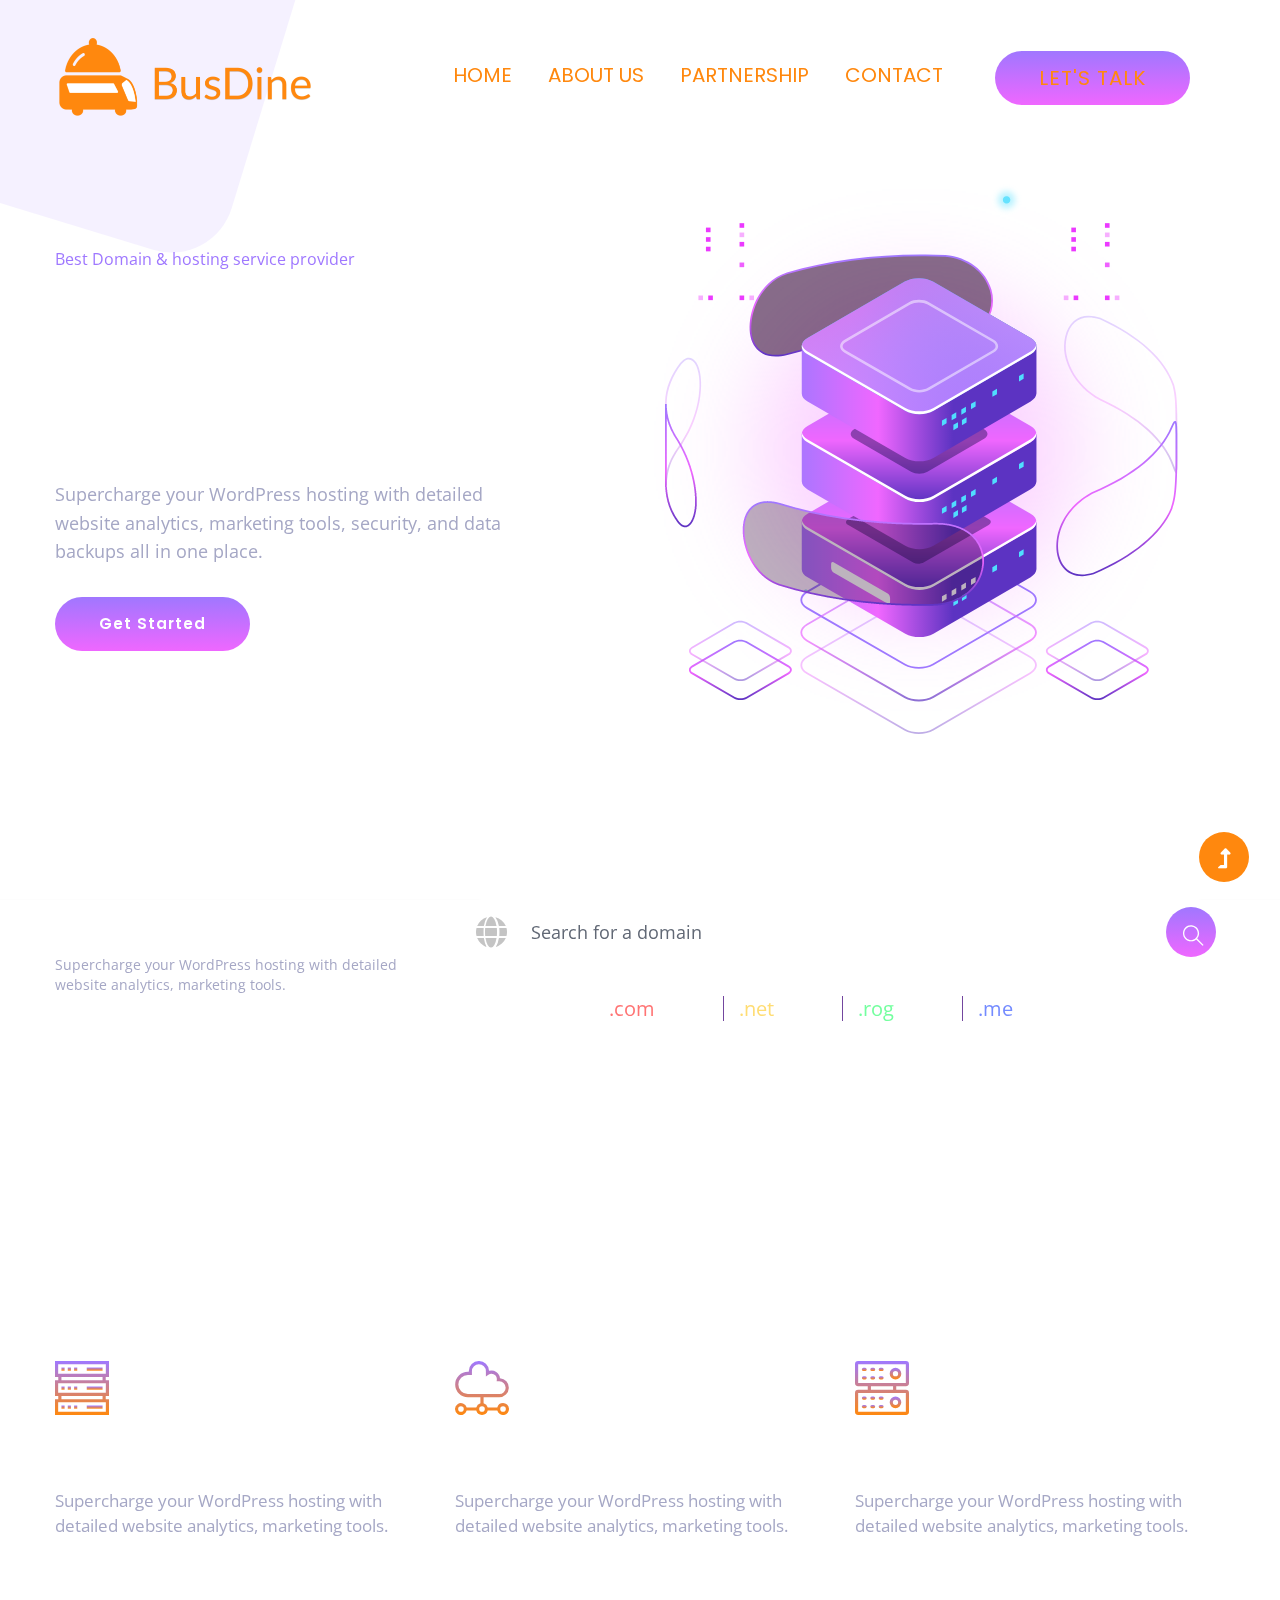
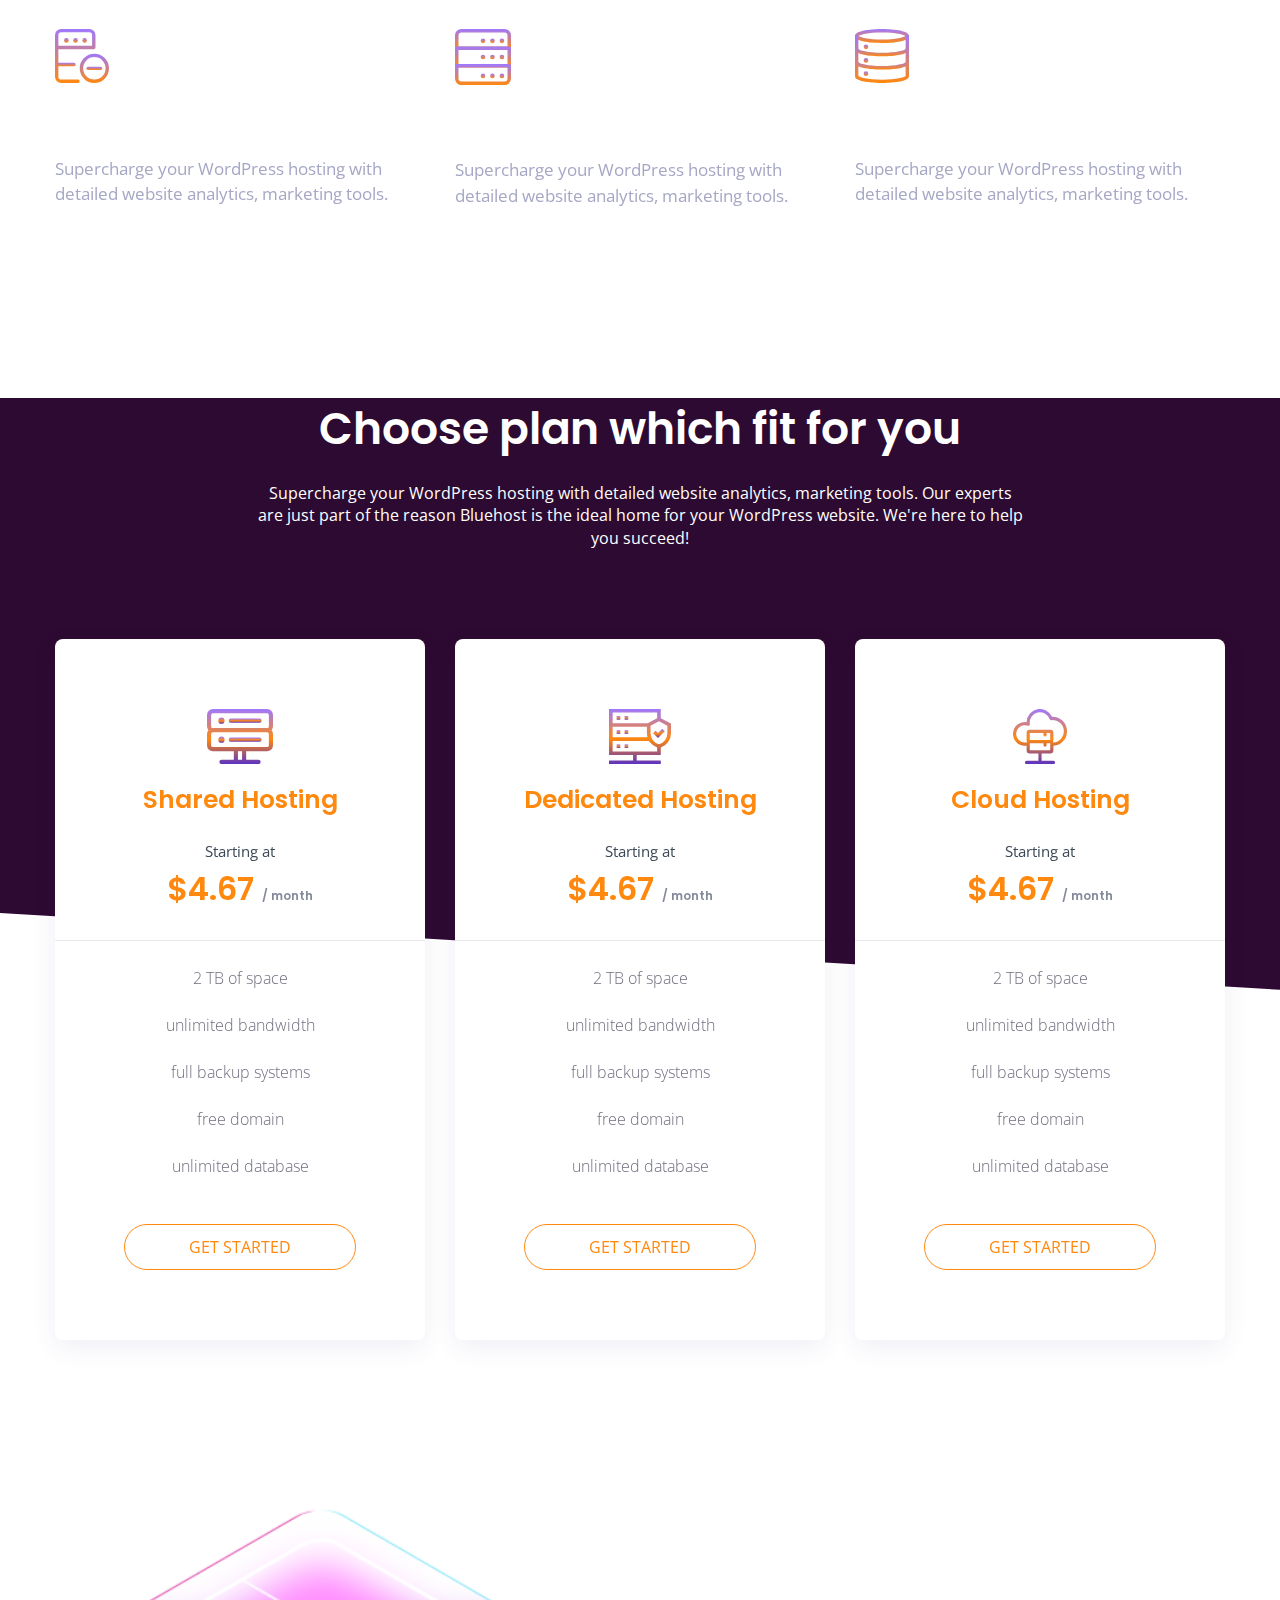
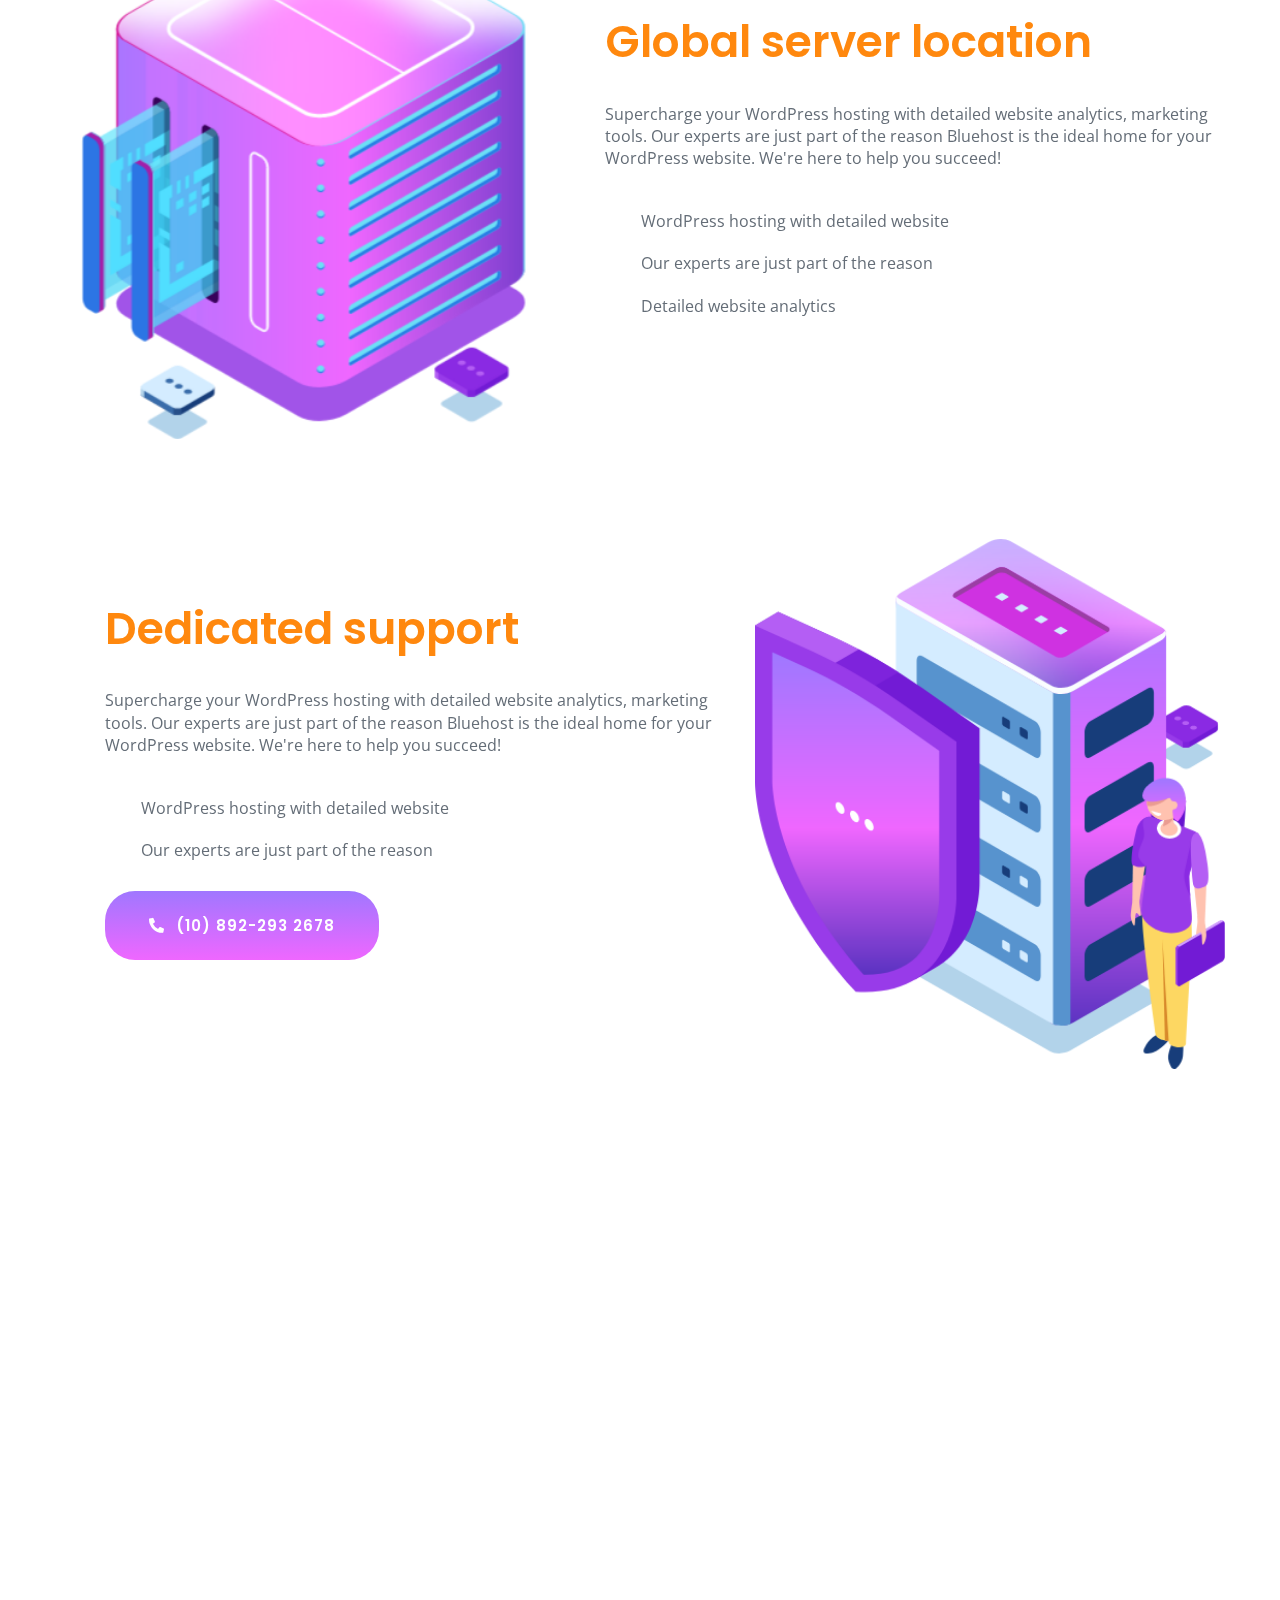
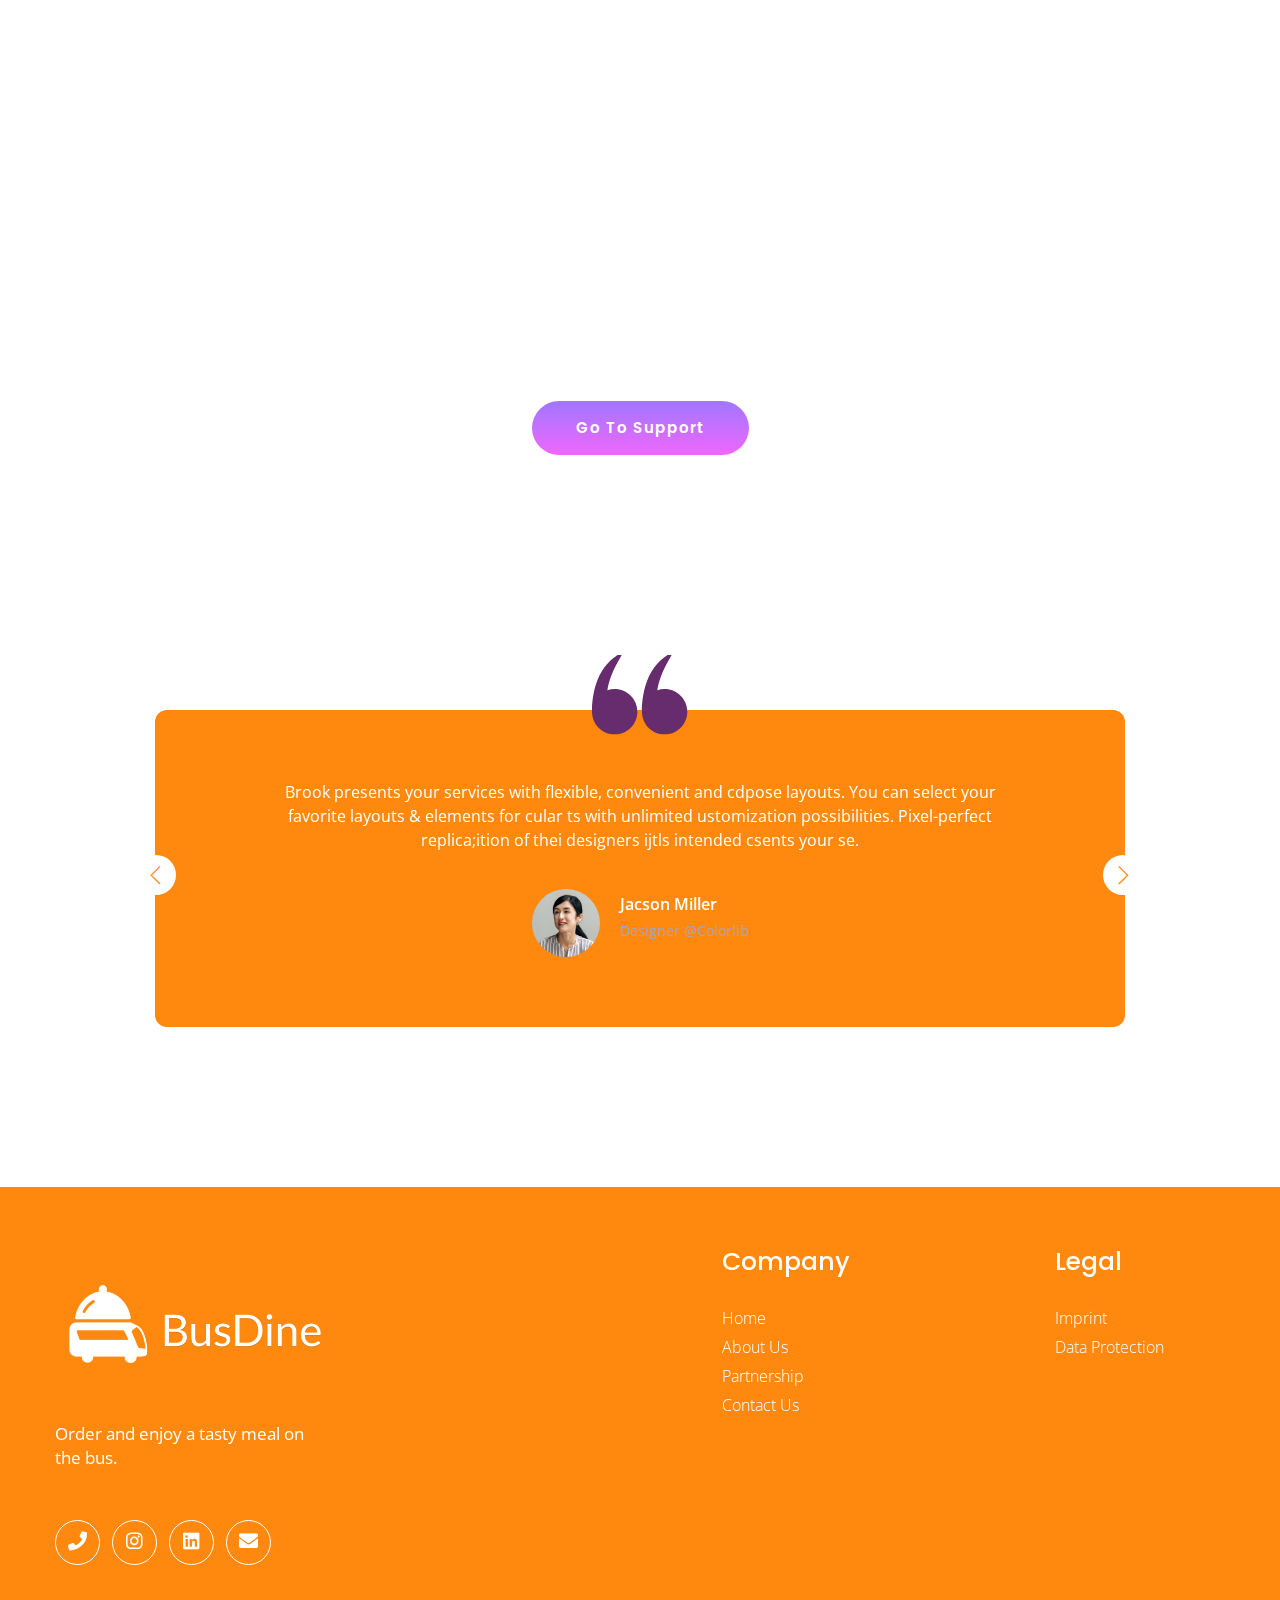
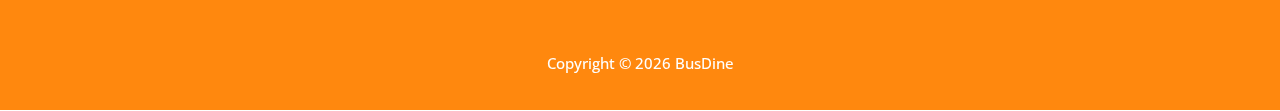
==== commit 84788f8c: "header and contact page done" ====
--- a/bck/index.html
+++ b/bck/index.html
@@ -55,26 +55,23 @@
                             <div class="col-xl-10 col-lg-10">
                                 <div class="menu-wrapper d-flex align-items-center justify-content-end">
                                     <!-- Main-menu -->
-                                    <div class="main-menu d-none d-lg-block">
-                                        <nav>
-                                            <ul id="navigation">                                                                                          
-                                                <li><a href="index.html">Home</a></li>
-                                                <li><a href="packages.html">Packages</a></li>
-                                                <li><a href="help.html">Help</a></li>
-                                                <li><a href="#">Blog</a>
-                                                    <ul class="submenu">
-                                                        <li><a href="blog.html">Blog</a></li>
-                                                        <li><a href="blog_details.html">Blog Details</a></li>
-                                                        <li><a href="elements.html">Element</a></li>
+                                    <div class="col-xl-10 col-lg-10">
+                                        <div class="menu-wrapper d-flex align-items-center justify-content-end">
+                                            <!-- Main-menu -->
+                                            <div class="main-menu d-none d-lg-block">
+                                                <nav>
+                                                    <ul id="navigation">                                                                                          
+                                                        <li><a href="index.html">Home</a></li>
+                                                        <li><a href="packages.html">About Us</a></li>
+                                                        <li><a href="help.html">Partnership</a></li>
+                                                        <li><a href="contact.html">Contact</a></li>
+                                                        <!-- Button -->
+                                                        <li class="button-header margin-left "><a href="register.html" class="btn">Let's talk</a></li>
                                                     </ul>
-                                                </li>
-                                                <li><a href="contact.html">Contact</a></li>
-                                                <!-- Button -->
-                                                <li class="button-header margin-left "><a href="register.html" class="btn">Sign Up</a></li>
-                                                <li class="button-header"><a href="login.html" class="btn3">Sign In</a></li>
-                                            </ul>
-                                        </nav>
-                                    </div>
+                                                </nav>
+                                            </div>
+                                        </div>
+                                    </div> 
                                 </div>
                             </div> 
                             <!-- Mobile Menu -->
--- a/bck/assets/css/style.css
+++ b/bck/assets/css/style.css
@@ -48,6 +48,7 @@
     letter-spacing: 3px;
     text-align: center;
     color: #ff880e;
+    border-radius: 20 px !important;
     text-transform: uppercase;
     cursor: pointer;
 }
@@ -61,6 +62,36 @@
 }
 .boxed-btn.large-width {
     width: 220px;
+}
+
+.boxed-btn-menu {
+    background: #fff;
+    color: #ff880e !important;
+    display: inline-block;
+    margin-left: 20px;
+    padding: 15px 24px;
+    font-family: "Poppins", sans-serif;
+    font-size: 14px;
+    font-weight: 400;
+    border: 0;
+    border: 1px solid #ff880e;
+    letter-spacing: 3px;
+    text-align: center;
+    color: #ff880e;
+    border-radius: 20 px !important;
+    text-transform: uppercase;
+    cursor: pointer;
+}
+.boxed-btn-menu:hover {
+    background: #ff880e;
+    color: #fff !important;
+    border: 1px solid #ff880e;
+}
+.boxed-btn-menu:focus {
+    outline: none;
+}
+.boxed-btn-menu.large-width {
+    width: 180px;
 }
 [data-overlay] {
     position: relative;
@@ -537,7 +568,7 @@
     border-radius: 50%;
     line-height: 48px;
     border: 2px solid transparent;
-    box-shadow: 0 0 10px 3px rgba(108, 98, 98, 0.2);
+    box-shadow: 0 0 10px 3px rgba(255, 255, 255, 0.2);
 }
 @media (max-width: 575px) {
     #scrollUp,
@@ -2078,7 +2109,7 @@
 }
 @media only screen and (min-width: 768px) and (max-width: 991px) {
     .header-area {
-        box-shadow: 0 10px 15px rgba(25, 25, 25, 0.1);
+        box-shadow: 0 10px 15px rgba(168, 0, 0, 0.1);
     }
 }
 @media only screen and (min-width: 576px) and (max-width: 767px) {
@@ -2189,7 +2220,7 @@
     }
 }
 .main-header .main-menu ul li a {
-    color: #fff;
+    color: #ff880e;
     font-weight: 400;
     padding: 39px 2px;
     display: block;
@@ -2203,6 +2234,7 @@
     position: relative;
 }
 .main-header .main-menu ul li a::after {
+    color: #ff880e;
     content: "";
     position: absolute;
     width: 0;
@@ -2218,7 +2250,8 @@
     background: #ff880e;
 }
 .main-header .main-menu ul li:hover > a {
-    color: #ff880e;
+    font-size: 21px;
+    color: #232323;
 }
 .main-header .main-menu ul li:hover > a::after {
     left: 0;
@@ -2619,7 +2652,7 @@
     }
 }
 .slider-bg {
-    background: #2d0a31;
+    background: #fff;
 }
 .dot-style .slick-dots {
     text-align: right;
@@ -4603,21 +4636,39 @@
     font-size: 27px;
 }
 .contact-info .media-body h3 {
-    font-size: 16px;
-    margin-bottom: 0;
-    font-size: 16px;
-    color: #2a2a2a;
+
+    font-size: 15px;
+    font-weight: 300;
+    margin-bottom: 5;
+    color: #ff880e;
 }
 .contact-info .media-body h3 a:hover {
     color: #1f2b7b;
 }
 .contact-info .media-body p {
     color: #8a8a8a;
+    font-size: 14px;
+    font-weight: 300;
+}
+.contact-head{
+    margin-top: 100px;
+    color: #ff880e;
+}
+.contact-image{
+    margin-top: 19px;
+    color: #ff880e;
 }
 .contact-title {
-    font-size: 27px;
+    font-size: 32px;
     font-weight: 600;
-    margin-bottom: 20px;
+    margin-top: 150px;
+    margin-bottom: 60px;
+}
+.privacyPolicy-check {
+    font-size: 19px;
+    font-weight: 200;
+    color: #999999;
+    
 }
 .form-contact label {
     font-size: 14px;
@@ -4638,7 +4689,8 @@
     box-shadow: none;
 }
 .form-contact .form-control::placeholder {
-    font-weight: 300;
+    font-size: 16px;
+    font-weight: 100;
     color: #999999;
 }
 .form-contact textarea {
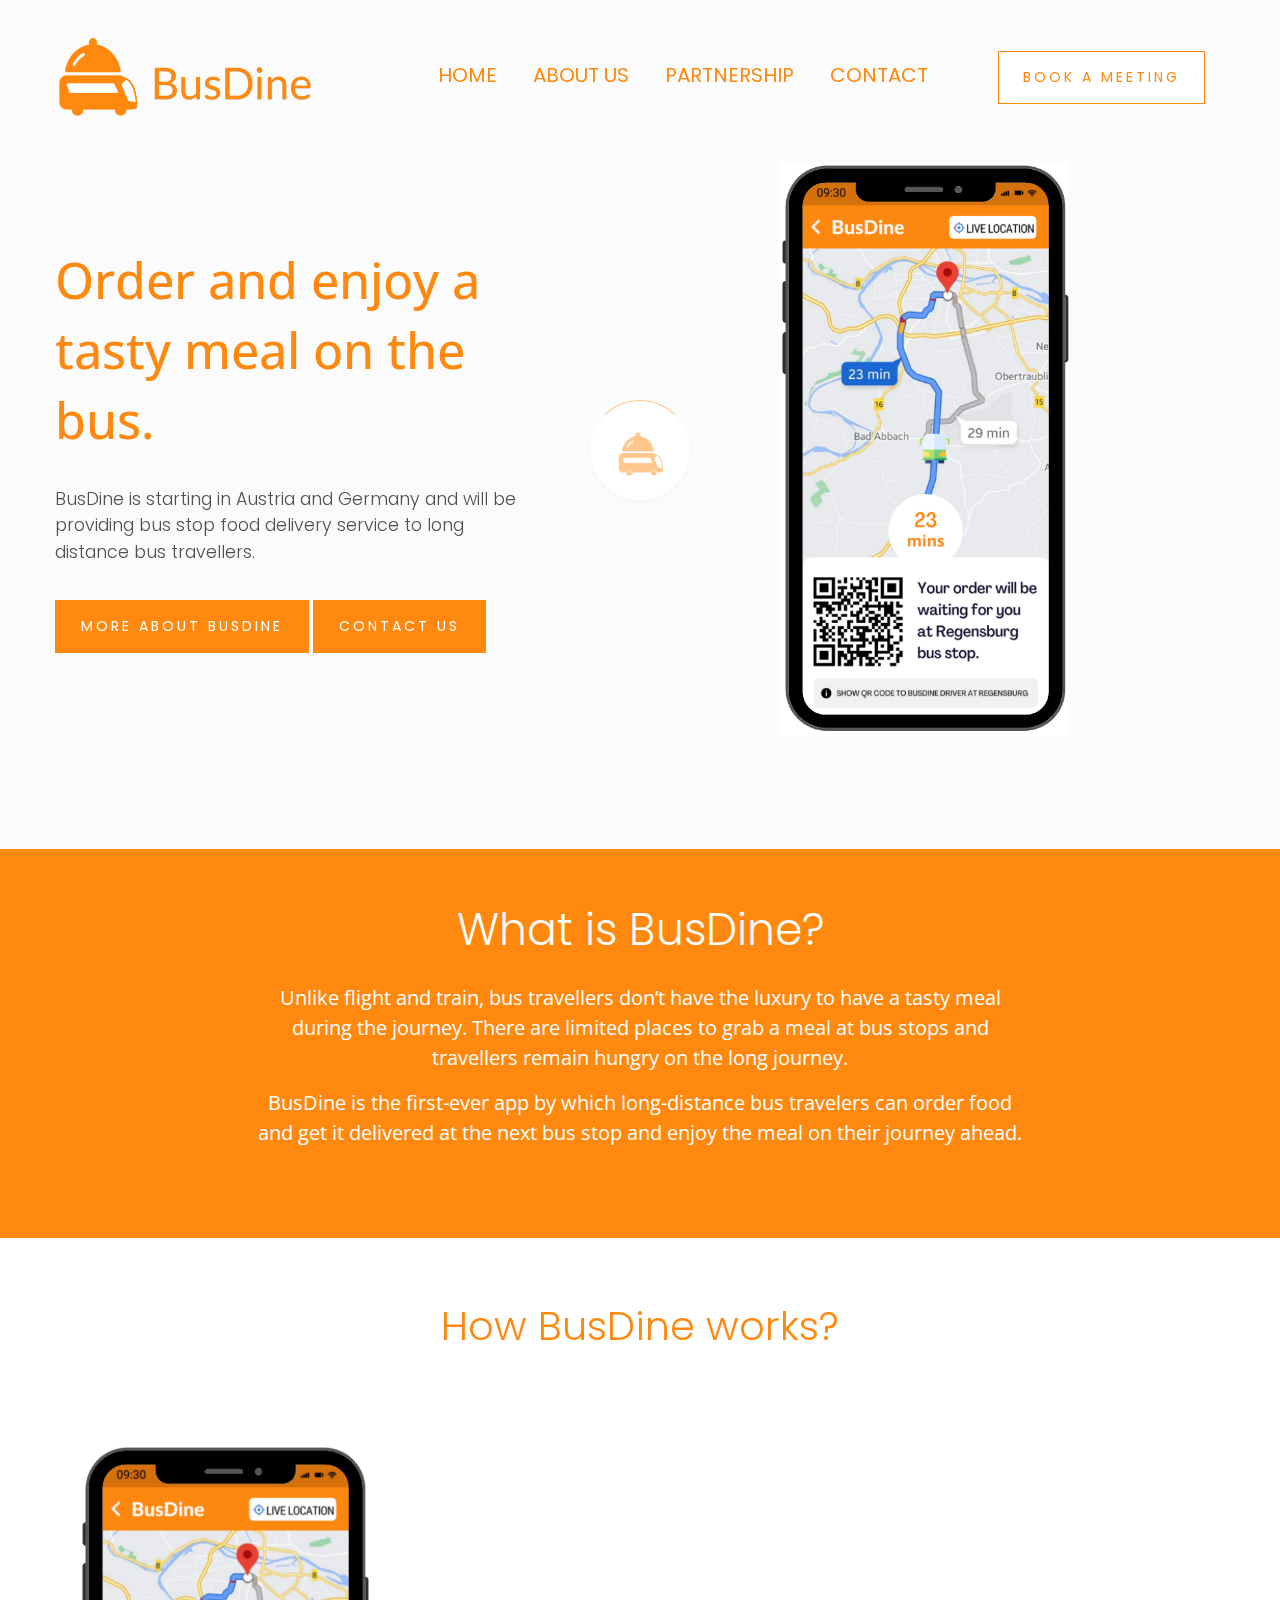
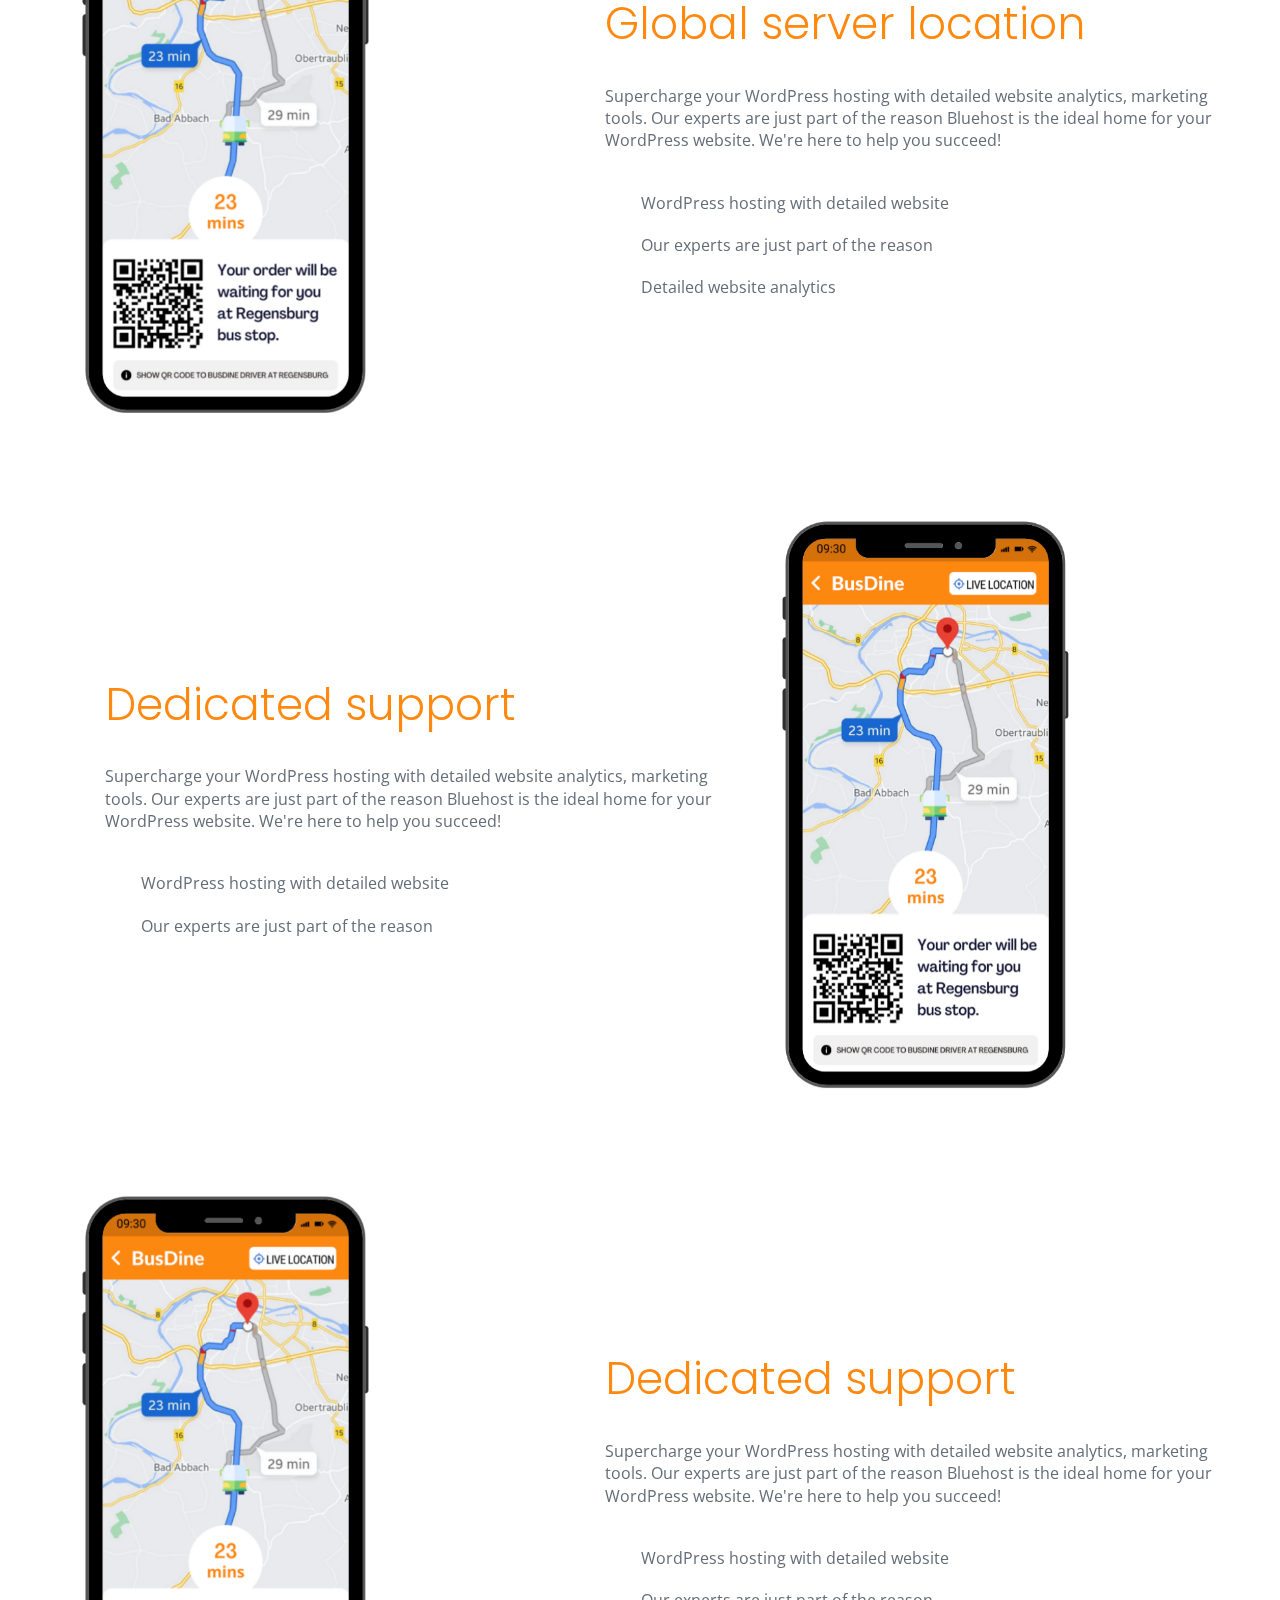
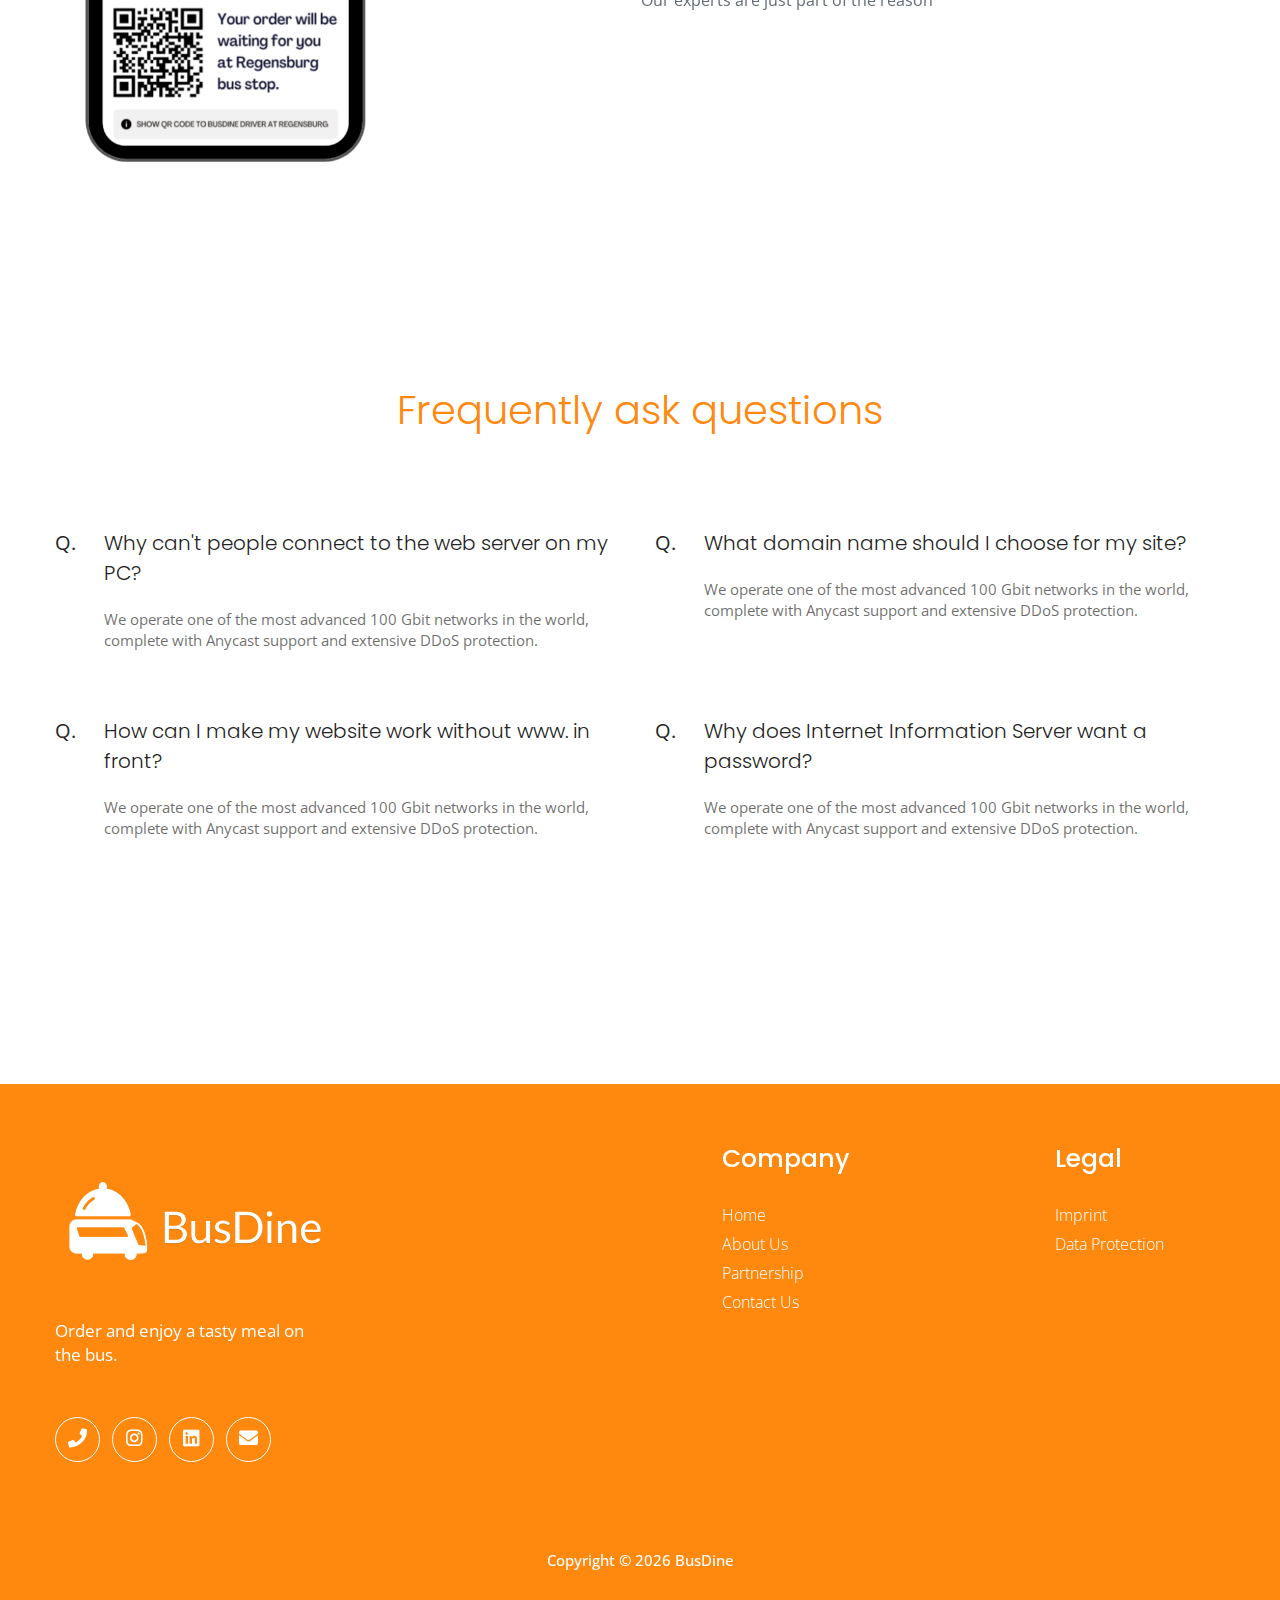
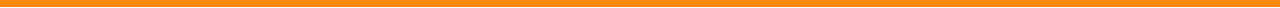
==== commit c03ea2af: "aboutus done" ====
--- a/bck/index.html
+++ b/bck/index.html
@@ -55,23 +55,20 @@
                             <div class="col-xl-10 col-lg-10">
                                 <div class="menu-wrapper d-flex align-items-center justify-content-end">
                                     <!-- Main-menu -->
-                                    <div class="col-xl-10 col-lg-10">
-                                        <div class="menu-wrapper d-flex align-items-center justify-content-end">
-                                            <!-- Main-menu -->
-                                            <div class="main-menu d-none d-lg-block">
-                                                <nav>
-                                                    <ul id="navigation">                                                                                          
-                                                        <li><a href="index.html">Home</a></li>
-                                                        <li><a href="packages.html">About Us</a></li>
-                                                        <li><a href="help.html">Partnership</a></li>
-                                                        <li><a href="contact.html">Contact</a></li>
-                                                        <!-- Button -->
-                                                        <li class="button-header margin-left "><a href="register.html" class="btn">Let's talk</a></li>
-                                                    </ul>
-                                                </nav>
-                                            </div>
-                                        </div>
-                                    </div> 
+                                    <div class="main-menu d-none d-lg-block">
+                                        <nav>
+                                            <ul id="navigation">                                                                                          
+                                                <li><a href="index.html">Home</a></li>
+                                                <li><a href="aboutus.html">About Us</a></li>
+                                                <li><a href="help.html">Partnership</a></li>
+                                                <li><a href="contact.html">Contact</a></li>
+                                                
+                                                <a href="https://calendly.com/contact-busdine/15min">
+                                                    <button class="button button-contactForm boxed-btn-menu">Book a meeting</button>
+                                                </a>
+                                            </ul>
+                                        </nav>
+                                    </div>
                                 </div>
                             </div> 
                             <!-- Mobile Menu -->
@@ -95,99 +92,40 @@
                         <div class="row align-items-center justify-content-between">
                             <div class="col-xl-5 col-lg-5 col-md-9 ">
                                 <div class="hero__caption">
-                                    <span data-animation="fadeInLeft" data-delay=".3s">Best Domain & hosting service provider</span>
-                                    <h1 data-animation="fadeInLeft" data-delay=".6s ">Powerful web hosting</h1>
-                                    <p data-animation="fadeInLeft" data-delay=".8s">Supercharge your WordPress hosting with detailed 
-                                        website analytics, marketing tools, security, and data 
-                                    backups all in one place.</p>
+                                    <!-- <span data-animation="fadeInLeft" data-delay=".3s">Order and enjoy a tasty meal on the bus!</span> -->
+                                    
+                                    <p data-animation="fadeInLeft" data-delay=".3s">Order and enjoy a tasty meal on the bus.</p>
+                                    <h3 data-animation="fadeInLeft" data-delay=".3s">BusDine is starting in Austria and Germany and will be providing bus stop food delivery service to long distance bus travellers.</h3>
                                     <!-- Slider btn -->
                                     <div class="slider-btns">
                                         <!-- Hero-btn -->
-                                        <a data-animation="fadeInLeft" data-delay="1s" href="industries.html" class="btn radius-btn">get started</a>
+                                        <a href="#moreAbout">
+                                            <button class="button button-contactForm boxed-btn-cta">MORE ABOUT BUSDINE</button>
+                                        </a>   
+                                        <a href="contact.html">
+                                            <button class="button button-contactForm boxed-btn-cta">CONTACT US</button>
+                                        </a>                                    
                                     </div>
                                 </div>
                             </div>
                             <div class="col-xl-6 col-lg-6">
                                 <div class="hero__img d-none d-lg-block f-right">
-                                    <img src="assets/img/hero/hero_right.png" alt="" data-animation="fadeInRight" data-delay="1s">
+                                    <img src="assets/img/gallery/bdMainmock.png" class="main-mock" alt="" data-animation="fadeInRight" data-delay="1s">
                                 </div>
                             </div>
                         </div>
                     </div>
                 </div>      
-                <!-- Single Slider -->
-                <div class="single-slider d-flex align-items-center slider-height ">
-                    <div class="container">
-                        <div class="row align-items-center">
-                            <div class="col-lg-6 col-md-9 ">
-                                <div class="hero__caption">
-                                    <span data-animation="fadeInLeft" data-delay=".3s">Best Domain & hosting service provider</span>
-                                    <h1 data-animation="fadeInLeft" data-delay=".6s">Powerful web hosting</h1>
-                                    <p data-animation="fadeInLeft" data-delay=".8s">Supercharge your WordPress hosting with detailed 
-                                        website analytics, marketing tools, security, and data 
-                                    backups all in one place.</p>
-                                    <!-- Slider btn -->
-                                    <div class="slider-btns">
-                                        <!-- Hero-btn -->
-                                        <a data-animation="fadeInLeft" data-delay="1s" href="industries.html" class="btn radius-btn">get started</a>
-                                    </div>
-                                </div>
-                            </div>
-                            <div class="col-lg-6">
-                                <div class="hero__img d-none d-lg-block f-right">
-                                    <img src="assets/img/hero/hero_right.png" alt="" data-animation="fadeInRight" data-delay="1s">
-                                </div>
-                            </div>
-                        </div>
-                    </div>
-                </div>      
-            </div>
-            <!-- Slider Shape -->
-            <div class="slider-shape d-none d-lg-block">
-                <img class="slider-shape1" src="assets/img/hero/top-left-shape.png" alt="">
-            </div>
+                
+            </div>
+
         </div>
         <!-- Slider Area End -->
-        <!-- Domain-search start -->
-        <div class="domain-search-area section-bg1">
-           <div class="container">
-               <div class="row">
-                   <div class="col-xl-4 col-lg-5">
-                       <h2>Search new domain</h2>
-                       <p>Supercharge your WordPress hosting with detailed  website analytics, marketing tools.</p>
-                   </div>
-                   <div class="col-xl-8 col-lg-7">
-                    <!--Hero form -->
-                    <form action="#" class="search-box">
-                        <div class="input-form">
-                            <input type="text" placeholder="Search for a domain">
-                            <!-- icon search -->
-                            <div class="search-form">
-                                <button><i class="ti-search"></i></button>
-                            </div>
-                            <!-- icon search -->
-                            <div class="world-form">
-                                <i class="fas fa-globe"></i>
-                            </div>
-                        </div>
-                    </form>	
-                    <!-- Domain List -->
-                    <div class="single-domain pt-30 pb-30">
-                        <ul>
-                            <li><span>.com</span> <p>$15.99</p></li>
-                            <li><span>.net</span> <p>$10.99</p></li>
-                            <li><span>.rog</span> <p>$10.99</p></li>
-                            <li><span>.me</span> <p>$10.99</p></li>
-                        </ul>
-                    </div>
-                    <!-- Domain List  End-->
-                </div>
-            </div>
-        </div>
+        
     </div>
     <!-- Domain-search End -->
     <!--? Team -->
-    <section class="team-area section-padding40 section-bg1">
+    <!-- <section class="team-area section-padding40 section-bg1">
         <div class="container">
             <div class="row justify-content-center">
                 <div class="col-xl-12">
@@ -265,41 +203,34 @@
                 </div>
             </div>
         </div>
-    </section>
+    </section> -->
     <!-- Services End -->
     <!--? Pricing Card Start -->
-    <section class="pricing-card-area fix">
-        <div class="container">
+    <section class="pricing-card-area fix " id="moreAbout">
+        <a id="#moreAbout"></a>
+        <div class="container" >
             <div class="row justify-content-center">
                 <div class="col-xl-8 col-lg-8">
                     <div class="section-tittle text-center mb-90">
-                        <h2>Choose plan which fit for you</h2>
-                        <p>Supercharge your WordPress hosting with detailed website analytics, marketing tools. Our experts are just part of the reason Bluehost is the ideal home for your WordPress website. We're here to help you succeed!</p>
-                    </div>
-                </div>
-            </div>
-            <div class="row">
+                        <h2>What is BusDine?</h2>
+                        <p>Unlike flight and train, bus travellers don’t have the luxury to have a tasty meal during the journey. There are limited places to grab a meal at bus stops and travellers remain hungry on the long journey. </p>
+                       <p> BusDine is the first-ever app by which long-distance bus travelers can order food and get it delivered at the next bus stop and enjoy the meal on their journey ahead. </p>
+                    </div>
+                </div>
+            </div>
+            <!-- <div class="row">
                 <div class="col-xl-4 col-lg-4 col-md-6 col-sm-10">
                     <div class="single-card text-center mb-30">
                         <div class="card-top">
                             <img src="assets/img/icon/price1.svg" alt="">
-                            <h4>Shared Hosting</h4>
-                            <p>Starting at</p>
+                          
                         </div>
                         <div class="card-mid">
-                            <h4>$4.67 <span>/ month</span></h4>
-                        </div>
-                        <div class="card-bottom">
-                            <ul>
-                                <li>2 TB of space</li>
-                                <li>unlimited bandwidth</li>
-                                <li>full backup systems</li>
-                                <li>free domain</li>
-                                <li>unlimited database</li>
-                            </ul>
-                            <a href="#" class="borders-btn">Get Started</a>
-                        </div>
-                    </div>
+                        </div>
+                        <h4>$4.Consistent amount of food orders every hour throughout the week.</h4>
+
+                    </div>
+                   
                 </div>
                 <div class="col-xl-4 col-lg-4 col-md-6 col-sm-10">
                     <div class="single-card text-center mb-30">
@@ -311,16 +242,7 @@
                         <div class="card-mid">
                             <h4>$4.67 <span>/ month</span></h4>
                         </div>
-                        <div class="card-bottom">
-                            <ul>
-                                <li>2 TB of space</li>
-                                <li>unlimited bandwidth</li>
-                                <li>full backup systems</li>
-                                <li>free domain</li>
-                                <li>unlimited database</li>
-                            </ul>
-                            <a href="#" class="borders-btn">Get Started</a>
-                        </div>
+
                     </div>
                 </div>
                 <div class="col-xl-4 col-lg-4 col-md-6 col-sm-10">
@@ -333,32 +255,31 @@
                         <div class="card-mid">
                             <h4>$4.67 <span>/ month</span></h4>
                         </div>
-                        <div class="card-bottom">
-                            <ul>
-                                <li>2 TB of space</li>
-                                <li>unlimited bandwidth</li>
-                                <li>full backup systems</li>
-                                <li>free domain</li>
-                                <li>unlimited database</li>
-                            </ul>
-                            <a href="#" class="borders-btn">Get Started</a>
-                        </div>
-                    </div>
-                </div>
-            </div>
+                        
+                    </div>
+                </div>
+            </div> -->
         </div>
     </section>
     <!-- Pricing Card End -->
     <!--? About-1 Area Start -->
     <div class="about-area1 section-padding40">
         <div class="container">
+            <div class="row justify-content-center">
+                <div class="col-xl-8 col-lg-8">
+                    <div class="section-busdine-works text-center mb-90">
+                        <h2>How BusDine works?</h2>
+                    </div>
+                </div>
+            </div>
             <div class="row align-items-center justify-content-between">
                 <div class="col-xl-5 col-lg-5 col-md-8 col-sm-10">
                     <!-- about-img -->
-                    <div class="about-img ">
-                        <img src="assets/img/gallery/about1.png" alt="">
-                    </div>
-                </div>
+                    <div class="hero__img d-none d-lg-block f-right">
+                        <img src="assets/img/gallery/bdMainmock.png" class="main-mock" alt="" data-animation="fadeInRight" data-delay="1s">
+                    </div>
+                </div>
+                
                 <div class="col-xl-7 col-lg-7 col-md-12">
                     <div class="about-caption ">
                         <!-- Section Tittle -->
@@ -392,7 +313,6 @@
             <div class="row align-items-center justify-content-between">
                 <div class="col-xl-7 col-lg-7 col-md-12">
                     <div class="about-caption about-caption3 mb-50">
-                        <!-- Section Tittle -->
                         <div class="section-tittle section-tittle2 mb-30">
                             <h2>Dedicated support</h2>
                         </div>
@@ -407,28 +327,56 @@
                                 <p>Our experts are just part of the reason</p>
                             </li>
                         </ul>
-                        <a href="#" class="btn"><i class="fas fa-phone-alt"></i>(10) 892-293 2678</a>
                     </div>
                 </div>
                 <div class="col-xl-5 col-lg-5 col-md-8 col-sm-10">
-                    <!-- about-img -->
-                    <div class="about-img ">
-                        <img src="assets/img/gallery/about2.png" alt="">
+                    <div class="hero__img d-none d-lg-block f-right">
+                        <img src="assets/img/gallery/bdMainmock.png" class="main-mock" alt="" data-animation="fadeInRight" data-delay="1s">
                     </div>
                 </div>
             </div>
         </div>
     </div>
-    <!-- About-2 Area End -->
-    <!-- ask questions -->
+
+    <div class="about-area1 pb-bottom">
+        <div class="container">
+            <div class="row align-items-center justify-content-between">
+                <div class="col-xl-5 col-lg-5 col-md-8 col-sm-10">
+                    <div class="hero__img d-none d-lg-block f-right">
+                        <img src="assets/img/gallery/bdMainmock.png" class="main-mock" alt="" data-animation="fadeInRight" data-delay="1s">
+                    </div>
+                </div>
+                <div class="col-xl-7 col-lg-7 col-md-12">
+                    <div class="about-caption about-caption3 mb-50">
+                        <div class="section-tittle section-tittle2 mb-30">
+                            <h2>Dedicated support</h2>
+                        </div>
+                        <p class="mb-40">Supercharge your WordPress hosting with detailed website analytics, marketing tools. Our experts are just part of the reason Bluehost is the ideal home for your WordPress website. We're here to help you succeed!</p>
+                        <ul class="mb-30">
+                            <li>
+                                <img src="assets/img/icon/right.svg" alt="">
+                                <p>WordPress hosting with detailed website</p>
+                            </li>
+                            <li>
+                                <img src="assets/img/icon/right.svg" alt="">
+                                <p>Our experts are just part of the reason</p>
+                            </li>
+                        </ul>
+                    </div>
+                </div>
+                
+            </div>
+        </div>
+    </div>
+    
+  
     <section class="ask-questions section-bg1 section-padding30 fix">
         <div class="container">
             <div class="row justify-content-center">
                 <div class="col-xl-8 col-lg-9 col-md-10 ">
                     <!-- Section Tittle -->
-                    <div class="section-tittle text-center mb-90">
+                    <div class="section-busdine-works text-center mb-90">
                         <h2>Frequently ask questions</h2>
-                        <p>Supercharge your WordPress hosting with detailed website analytics, marketing tools. Our experts are just part of the reason Bluehost is the ideal home for your WordPress website. We're here to help you succeed!</p>
                     </div>
                 </div>
             </div>
@@ -470,32 +418,26 @@
                     </div>
                 </div>
             </div>
-            <div class="row">
-                <div class="col-xl-12 ">
-                    <div class="more-btn text-center mt-20">
-                        <a href="#" class="btn">Go to Support</a>
-                    </div>
-                </div>
-            </div>
+
         </div>
     </section>
     <!-- End ask questions -->
     <!--? Testimonial Area Start -->
-    <section class="testimonial-area section-bg1">    
+    <!-- <section class="testimonial-area section-bg1">    
         <div class="container" >   
             <div class="testimonial-wrapper">
                 <div class="row align-items-center justify-content-center">
-                    <div class=" col-lg-10 col-md-12 col-sm-11">
+                    <div class=" col-lg-10 col-md-12 col-sm-11"> -->
                         <!-- Testimonial Start -->
-                        <div class="h1-testimonial-active">
+                        <!-- <div class="h1-testimonial-active"> -->
                             <!-- Single Testimonial -->
-                            <div class="single-testimonial text-center mt-55">
+                            <!-- <div class="single-testimonial text-center mt-55">
                                 <div class="testimonial-caption">
                                     <img src="assets/img/icon/quotes-sign.png" alt="" class="quotes-sign">
                                     <p>Brook presents your services with flexible, convenient and cdpose layouts. You can select your favorite layouts & elements for cular ts with unlimited ustomization possibilities. Pixel-perfect replica;ition of thei designers ijtls intended csents your se.</p>
-                                </div>
+                                </div> -->
                                 <!-- founder -->
-                                <div class="testimonial-founder d-flex align-items-center justify-content-center">
+                                <!-- <div class="testimonial-founder d-flex align-items-center justify-content-center">
                                     <div class="founder-img">
                                         <img src="assets/img/icon/testimonial.png" alt="">
                                     </div>
@@ -504,15 +446,15 @@
                                         <p>Designer @Colorlib</p>
                                     </div>
                                 </div>
-                            </div>
+                            </div> -->
                             <!-- Single Testimonial -->
-                            <div class="single-testimonial text-center mt-55"">
+                            <!-- <div class="single-testimonial text-center mt-55"">
                                 <div class="testimonial-caption">
                                     <img src="assets/img/icon/quotes-sign.png" alt="" class="quotes-sign">
                                     <p>Brook presents your services with flexible, convenient and cdpose layouts. You can select your favorite layouts & elements for cular ts with unlimited ustomization possibilities. Pixel-perfect replica;ition of thei designers ijtls intended csents your se.</p>
-                                </div>
+                                </div> -->
                                 <!-- founder -->
-                                <div class="testimonial-founder d-flex align-items-center justify-content-center">
+                                <!-- <div class="testimonial-founder d-flex align-items-center justify-content-center">
                                     <div class="founder-img">
                                         <img src="assets/img/icon/testimonial.png" alt="">
                                     </div>
@@ -522,13 +464,13 @@
                                     </div>
                                 </div>
                             </div>
-                        </div>
+                        </div> -->
                         <!-- Testimonial End -->
-                    </div>
-                </div>
-            </div>
-        </div>
-    </section>
+                    <!-- </div>
+                </div>
+            </div>
+        </div>
+    </section> -->
     <!--? Testimonial Area End -->
 </main>
 <footer>
@@ -605,9 +547,9 @@
       </div>
   </footer>
   <!-- Scroll Up -->
-  <div id="back-top" >
+  <!-- <div id="back-top" >
     <a title="Go to Top" href="#"> <i class="fas fa-level-up-alt"></i></a>
-</div>
+</div> -->
 
 <!-- JS here -->
 
--- a/bck/assets/css/style.css
+++ b/bck/assets/css/style.css
@@ -52,6 +52,7 @@
     text-transform: uppercase;
     cursor: pointer;
 }
+
 .boxed-btn:hover {
     background: #ff880e;
     color: #fff !important;
@@ -68,7 +69,7 @@
     background: #fff;
     color: #ff880e !important;
     display: inline-block;
-    margin-left: 20px;
+    margin-left: 50px;
     padding: 15px 24px;
     font-family: "Poppins", sans-serif;
     font-size: 14px;
@@ -77,10 +78,32 @@
     border: 1px solid #ff880e;
     letter-spacing: 3px;
     text-align: center;
-    color: #ff880e;
     border-radius: 20 px !important;
     text-transform: uppercase;
     cursor: pointer;
+}
+.slider-btns{
+    margin-top: 35px;
+}
+@media only screen and (min-width: 200px) and (max-width: 1000px) {
+    .boxed-btn-menu {
+        background: #fff;
+        color: #ff880e !important;
+        display: inline-block;
+        margin-left: 0px !important;
+        padding: 15px 24px;
+        font-family: "Poppins", sans-serif;
+        font-size: 14px;
+        font-weight: 400;
+        border: 0;
+        border: 1px solid #ff880e;
+        letter-spacing: 3px;
+        text-align: center;
+    
+        border-radius: 20 px !important;
+        text-transform: uppercase;
+        cursor: pointer;
+    }
 }
 .boxed-btn-menu:hover {
     background: #ff880e;
@@ -93,6 +116,39 @@
 .boxed-btn-menu.large-width {
     width: 180px;
 }
+
+.boxed-btn-cta {
+    background: #ff880e;
+    color: #fff !important;
+    display: inline-block;
+   
+    padding: 15px 25px;
+    font-family: "Poppins", sans-serif;
+    font-size: 14px;
+    font-weight: 400;
+    border: 0;
+    border: 1px solid #ff880e;
+    letter-spacing: 3px;
+    text-align: center;
+    border-radius: 20 px !important;
+    text-transform: uppercase;
+    cursor: pointer;
+}
+.boxed-btn-cta:hover {
+    background: #fff;
+    color: #ff880e !important;
+    border: 1px solid #ff880e;
+}
+.boxed-btn-cta:focus {
+    outline: none;
+}
+.boxed-btn-cta.large-width {
+    width: 180px;
+}
+
+
+
+
 [data-overlay] {
     position: relative;
     background-size: cover;
@@ -142,7 +198,16 @@
 }
 h1,
 h2,
-h3,
+h3
+{
+    font-family: "Poppins", sans-serif;
+    color: #504e4e;
+    margin-top: 0px;
+    font-style: normal;
+    font-weight: 300;
+    line-height: 1.5;
+    text-transform: normal;
+}
 h4,
 h5,
 h6 {
@@ -178,6 +243,18 @@
     -o-transition: 0.3s;
     transition: 0.3s;
 }
+.main-mock {
+    margin-top: 40 rem;
+    width:65%;
+    height: 40%;
+}
+
+.mockWorks {
+   
+    width:65%;
+    height: 40%;
+}
+
 .f-left {
     float: left;
 }
@@ -2003,16 +2080,27 @@
 @media (max-width: 575px) {
     .section-tittle {
         margin-bottom: 50px;
+        margin-bottom: 50px;
         text-align: left !important;
     }
 }
 @media only screen and (min-width: 576px) and (max-width: 767px) {
     .section-tittle {
+        margin-top: 50px;
         margin-bottom: 50px;
     }
 }
 .section-tittle p {
-    color: #fff;
+    color: rgb(255, 255, 255);
+    display: block;
+    
+    line-height: 1.5;
+    font-size:20px;
+    
+
+    
+    
+
 }
 .section-tittle > span {
     color: #140c40;
@@ -2031,27 +2119,54 @@
     }
 }
 .section-tittle h2 {
+    margin-top: 50px;
     font-size: 44px;
     display: block;
-    font-weight: 600;
+    margin-bottom: 50px;
+    /* font-weight: 600; */
     line-height: 1.4;
     margin-bottom: 22px;
     color: #fff;
+
+    
+}
+
+.section-busdine-works h2 {
+    margin-top: -80px;
+    font-size: 40px;
+    display: block;
+    margin-bottom: 50px;
+    /* font-weight: 600; */
+    line-height: 1.4;
+    margin-bottom: 30px;
+    color: #ff880e;
 }
 @media only screen and (min-width: 992px) and (max-width: 1199px) {
     .section-tittle h2 {
         font-size: 41px;
     }
-}
-@media only screen and (min-width: 576px) and (max-width: 767px) {
+
+}
+@media only screen and (min-width: 200px) and (max-width: 767px) {
     .section-tittle h2 {
         font-size: 31px;
     }
+
 }
 @media (max-width: 575px) {
     .section-tittle h2 {
         text-align: left;
         font-size: 24px;
+    }
+    .section-busdine-works h2 {
+        margin-top: 30px;
+        font-size: 40px;
+        display: block;
+        margin-bottom: 55px;
+        /* font-weight: 600; */
+        line-height: 1.4;
+
+        color: #ff880e;
     }
 }
 .section-tittle2 p {
@@ -2118,12 +2233,12 @@
     }
 }
 @media (max-width: 575px) {
-    .header-area {
+    /* .header-area {
         box-shadow: 0 10px 15px rgba(25, 25, 25, 0.1);
-    }
+    } */
 }
 .header-area .header-top {
-    padding: 9px 130px;
+    padding: 1px 10px;
     border-bottom: 1px solid #f0f1f2;
 }
 @media only screen and (min-width: 1200px) and (max-width: 1600px) {
@@ -2283,13 +2398,13 @@
 .main-header .main-menu ul ul.submenu > li > a {
     padding: 6px 10px !important;
     font-size: 16px;
-    color: #fff;
+    color: rgb(182, 182, 182);
 }
 .main-header .main-menu ul ul.submenu > li > a::after {
     position: unset;
 }
 .main-header .main-menu ul ul.submenu > li > a:hover {
-    color: #fff;
+    color: rgb(175, 119, 14);
     background: none;
     padding-left: 13px !important;
 }
@@ -2361,7 +2476,8 @@
     position: unset !important;
 }
 .header-sticky.sticky-bar {
-    background-color: rgba(255, 255, 255, .15);   
+    background-color: rgba(255, 255, 255, 0.65);   
+ 
     backdrop-filter: blur(5px);
 
 }
@@ -2394,18 +2510,18 @@
     margin-top: 0px !important;
 }
 .mobile_menu .slicknav_menu .slicknav_btn {
-    top: -37px;
+    top: -80px;
 }
 .mobile_menu .slicknav_menu .slicknav_btn .slicknav_icon-bar {
-    background-color: #fff !important;
+    background-color: #ff880e !important;
 }
 .mobile_menu .slicknav_menu .slicknav_nav {
-    margin-top: 9px !important;
+    margin-top: 2px !important;
     background: #ff880e;
 }
 .mobile_menu .slicknav_menu .slicknav_nav a:hover {
     background: transparent;
-    color: #ff880e;
+    color: #232323;
 }
 .mobile_menu .slicknav_menu .slicknav_nav a {
     font-size: 15px;
@@ -2436,6 +2552,7 @@
         min-height: 500px;
     }
 }
+
 @media (max-width: 575px) {
     .slider-height {
         min-height: 600px;
@@ -2482,7 +2599,11 @@
 }
 .slider-area {
     margin-top: -1px;
-    position: relative;
+    /* position: relative; */
+    /* background-repeat: no-repeat; */
+    
+    background-position:center; 
+    /* position: relative; */
 }
 .slider-area .hero__caption {
     overflow: hidden;
@@ -2505,9 +2626,11 @@
 }
 .slider-area .hero__caption span {
     display: inline-block;
-    color: #9f78ff;
-    font-size: 16px;
-    text-transform: inherit;
+    color: #331c05;
+    font-weight: 500;
+    font-size: 59px;
+    
+    /* text-transform: inherit; */
     margin-bottom: 15px;
 }
 .slider-area .hero__caption h1 {
@@ -2543,21 +2666,89 @@
 }
 .slider-area .hero__caption p {
     margin-bottom: 31px;
-    color: #a5a7c5;
-    font-size: 18px;
-    line-height: 1.6;
-}
+    color: #ff880e;
+    font-size: 50px;
+    font-weight: 500;
+    line-height: 1.4;
+}
+.aboutUs {
+    color: #fff;
+    z-index: 10;
+    font-size: 50px;
+    font-weight: 500;
+    line-height: 1.4;
+}
+
+.aboutTeam {
+    color: #ff880e;
+    font-size: 40px;
+    display: block;
+    text-align: center;         
+    margin-top: 30px;
+    margin-bottom: 50px;
+    line-height: 1.4;
+}
+
+
+
+
 @media only screen and (min-width: 768px) and (max-width: 991px) {
+    .aboutUs {
+        color: rgb(255, 255, 255);
+        z-index: 10;
+        font-size: 45px;
+        font-weight: 500;
+        line-height: 1.4;
+        margin-top: 150px;
+    }
+}
+@media only screen and (min-width: 576px) and (max-width: 767px) {
+    .aboutUs {
+        color: rgb(255, 255, 255);
+        z-index: 10;
+
+        font-size: 40px;
+        font-weight: 500;
+        line-height: 1.4;
+        margin-top: 150px;
+    }
+}
+@media (max-width: 575px) {
+    .aboutUs {
+        color: rgb(255, 255, 255);
+        z-index: 10;
+
+        font-size: 35px;
+        font-weight: 500;
+        line-height: 1.4;
+        margin-top: 150px;
+    }
+}
+
+.aboutUsDetails{
+    color: #fff;
+    z-index: 10;
+    box-shadow: #fdcb9e;
+    font-size: 20px;
+    font-weight: 700;
+    line-height: 1.4;
+}
+@media only screen and (min-width: 575px) and (max-width: 1200px) {
     .slider-area .hero__caption p {
-        margin-bottom: 54px;
-        padding-right: 0px;
-    }
+        margin-top: 91px;
+        color: #ff880e;
+        font-size: 30px;
+        font-weight: 500;
+        line-height: 1.4;
+        }
 }
 @media (max-width: 575px) {
     .slider-area .hero__caption p {
-        margin-bottom: 54px;
-        padding-right: 0px;
-        font-size: 16px;
+    margin-bottom: 31px;
+    color: #ff880e;
+    font-size: 30px;
+    font-weight: 500;
+    line-height: 1.4;
     }
 }
 .slider-area .hero__caption.hero__caption2 {
@@ -2650,6 +2841,12 @@
     .slider-area .hero-cap h2 {
         font-size: 40px;
     }
+}
+.bgImgCenter{
+    background-image: url('assets/img/gallery/exportAboutUs.png');
+    background-repeat: no-repeat;
+    background-position: center; 
+    position: relative;
 }
 .slider-bg {
     background: #fff;
@@ -2991,6 +3188,10 @@
 .about-area1 .about-img img {
     width: 100%;
 }
+.story {
+    border-radius: 50px;
+    width: 100%;
+}
 .about-area1 ul li {
     display: flex;
     margin-bottom: 20px;
@@ -3008,24 +3209,25 @@
 }
 .pricing-card-area {
     position: relative;
+    margin-top: -50px;
 }
 .pricing-card-area.pricing-card-area2 {
-    margin-top: -230px;
+    margin-top: 10px;
     position: unset;
 }
-@media only screen and (min-width: 768px) and (max-width: 991px) {
+@media only screen and (min-width: 768px) and (max-width: 1000px) {
     .pricing-card-area.pricing-card-area2 {
-        margin-top: -130px;
+        margin-top: 40px;
     }
 }
 @media only screen and (min-width: 576px) and (max-width: 767px) {
     .pricing-card-area.pricing-card-area2 {
-        margin-top: -130px;
+        margin-top: 90px;
     }
 }
 @media (max-width: 575px) {
     .pricing-card-area.pricing-card-area2 {
-        margin-top: -130px;
+        margin-top: 10px;
     }
 }
 .pricing-card-area.pricing-card-area2::before {
@@ -3039,14 +3241,14 @@
     position: absolute;
     content: "";
     width: 100%;
-    height: 53%;
-    background: #2d0a31;
+    height: 100%;
+    background: #ff880e;
 }
 .pricing-card-area::after {
     position: absolute;
-    top: 53%;
+    top: 100%;
     content: "";
-    border-top: 120px solid #2d0a31;
+    border-top: 120px solid #ff880e;
     border-left: 2000px solid transparent;
     left: 0px;
     z-index: -11;
@@ -3058,12 +3260,18 @@
     -webkit-box-shadow: 0 8px 26px rgba(67, 40, 124, 0.08);
     border-radius: 8px;
 }
-.pricing-card-area .single-card .card-top {
+/* .pricing-card-area .single-card .card-top {
     padding: 0 26px;
-}
+} */
 .pricing-card-area .single-card .card-top img {
     margin-bottom: 20px;
-}
+    width:65%;
+    height: 65%;
+    border-radius: 2% !important;
+
+}
+
+
 .pricing-card-area .single-card .card-top p {
     color: #3b4855;
     font-size: 15px;
@@ -3235,7 +3443,7 @@
     right: 0;
 }
 .ask-questions .single-question span {
-    color: #fff;
+    color: #232323;
     font-size: 20px;
 }
 .ask-questions .single-question .pera {
@@ -3243,13 +3451,13 @@
     line-height: 1.5;
 }
 .ask-questions .single-question .pera h2 {
-    color: #fff;
+    color: #232323;
     font-size: 20px;
     margin-bottom: 21px;
     line-height: 1.5;
 }
 .ask-questions .single-question .pera p {
-    color: rgba(255, 255, 255, 0.6);
+    color: rgba(7, 7, 7, 0.6);
     font-size: 15px;
 }
 .ask-questions .single-question.single-question2 span {
@@ -3513,7 +3721,7 @@
 .footer-social > a:hover {
     color: #ff880e;
     border: 3px solid transparent;
-    background: #232323;
+    background: #ffffff;
 }
 /* .footer-social > a:hover i {
     transform: rotateY(180deg);
@@ -3991,7 +4199,10 @@
     margin-bottom: 50px;
 }
 .blog_details {
-    padding: 30px 0 20px 10px;
+    padding: 30px 0 10px 10px;
+    opacity: 43%;
+    background: #fff;
+    border-radius: 14px;
     box-shadow: 0px 10px 20px 0px rgba(221, 221, 221, 0.3);
 }
 @media (min-width: 768px) {
@@ -4660,10 +4871,17 @@
 }
 .contact-title {
     font-size: 32px;
-    font-weight: 600;
-    margin-top: 150px;
+    /* font-weight: 600; */
+    margin-top: 80px;
     margin-bottom: 60px;
-}
+    display: block;
+    color: #232323;
+}
+
+
+
+
+
 .privacyPolicy-check {
     font-size: 19px;
     font-weight: 200;
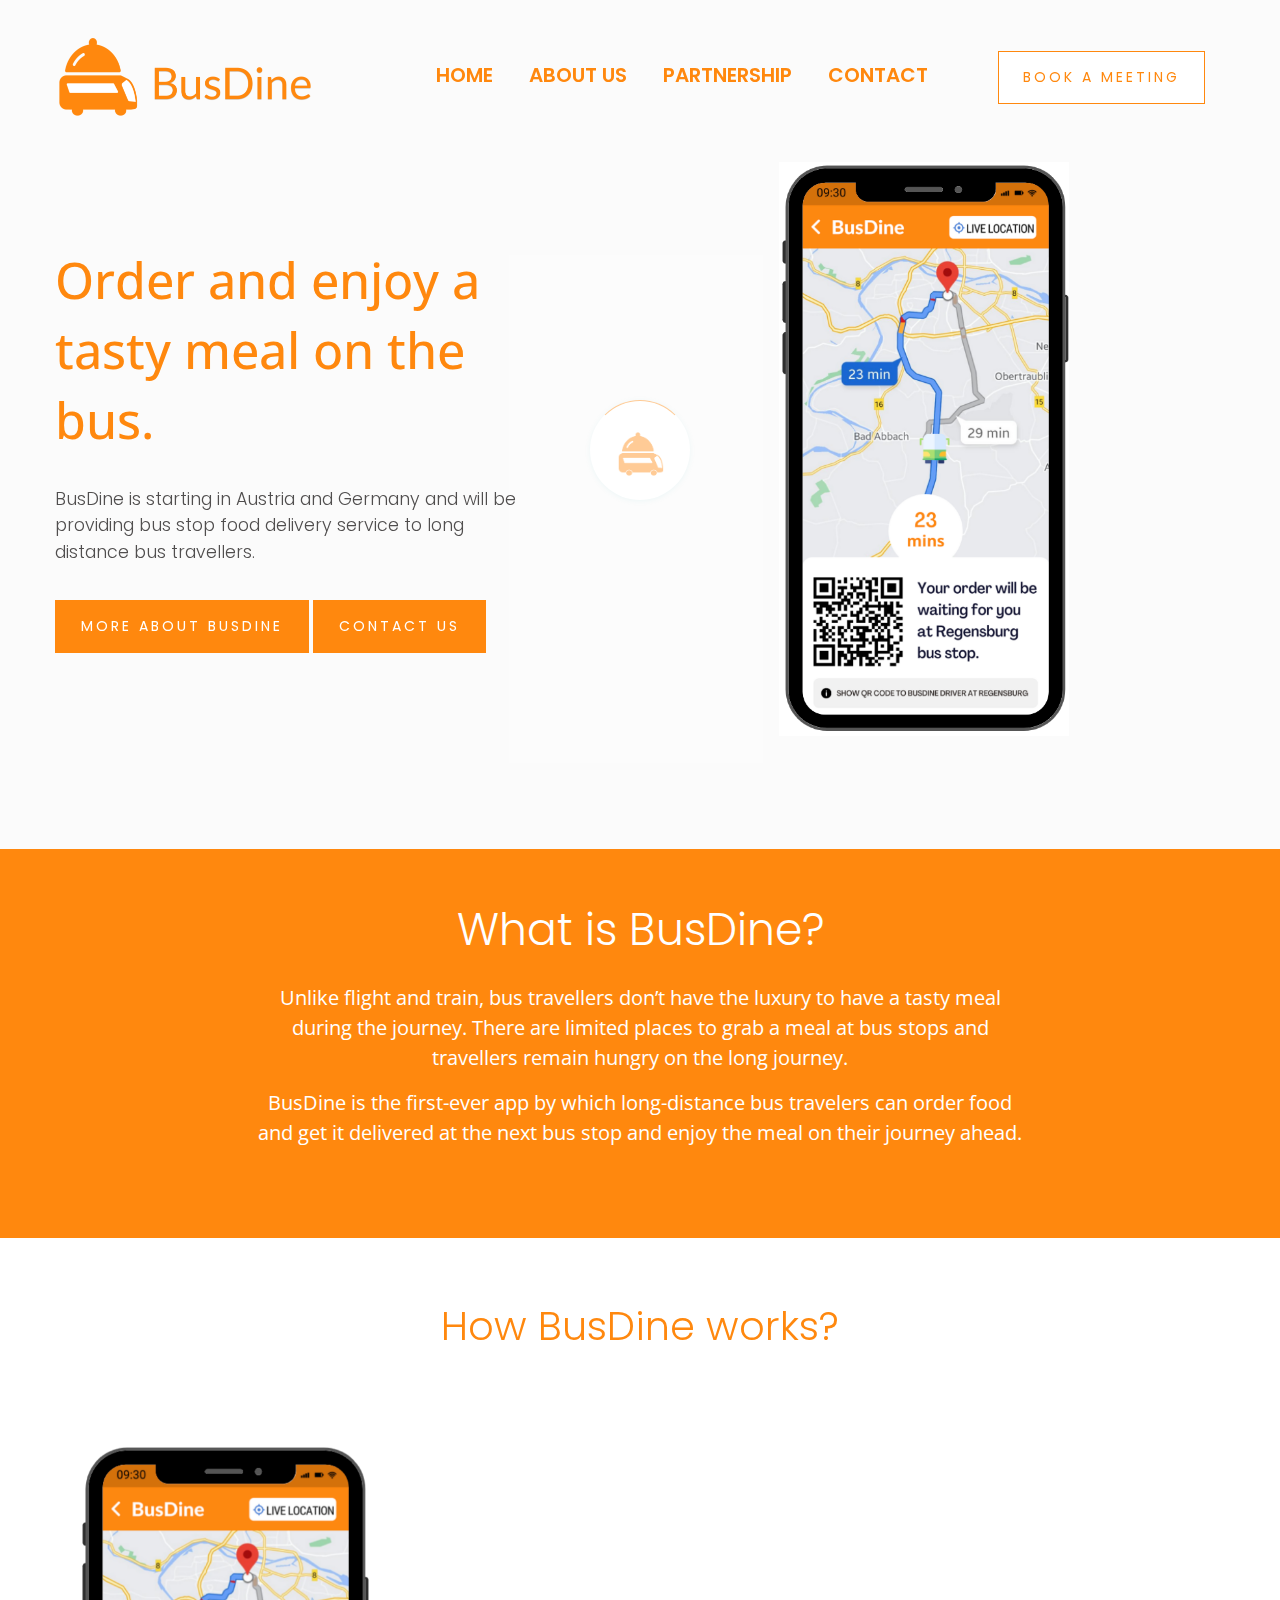
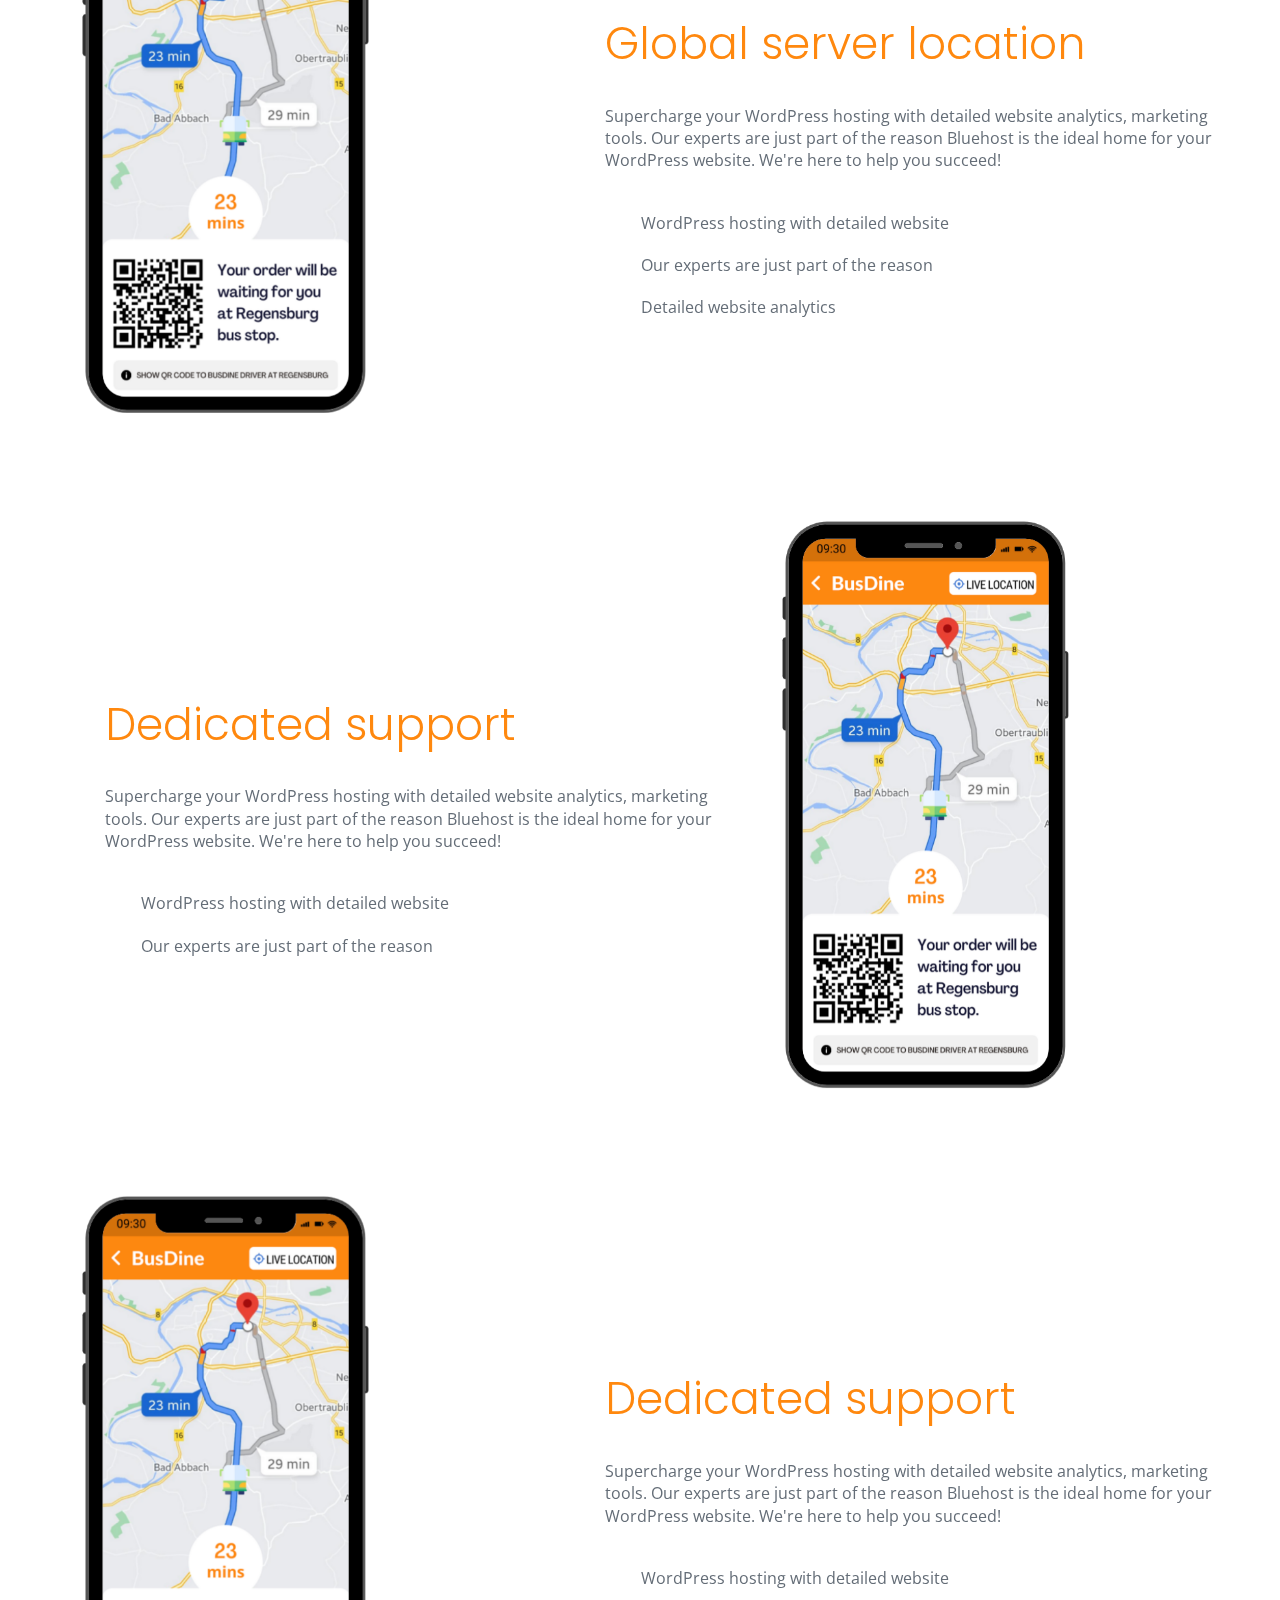
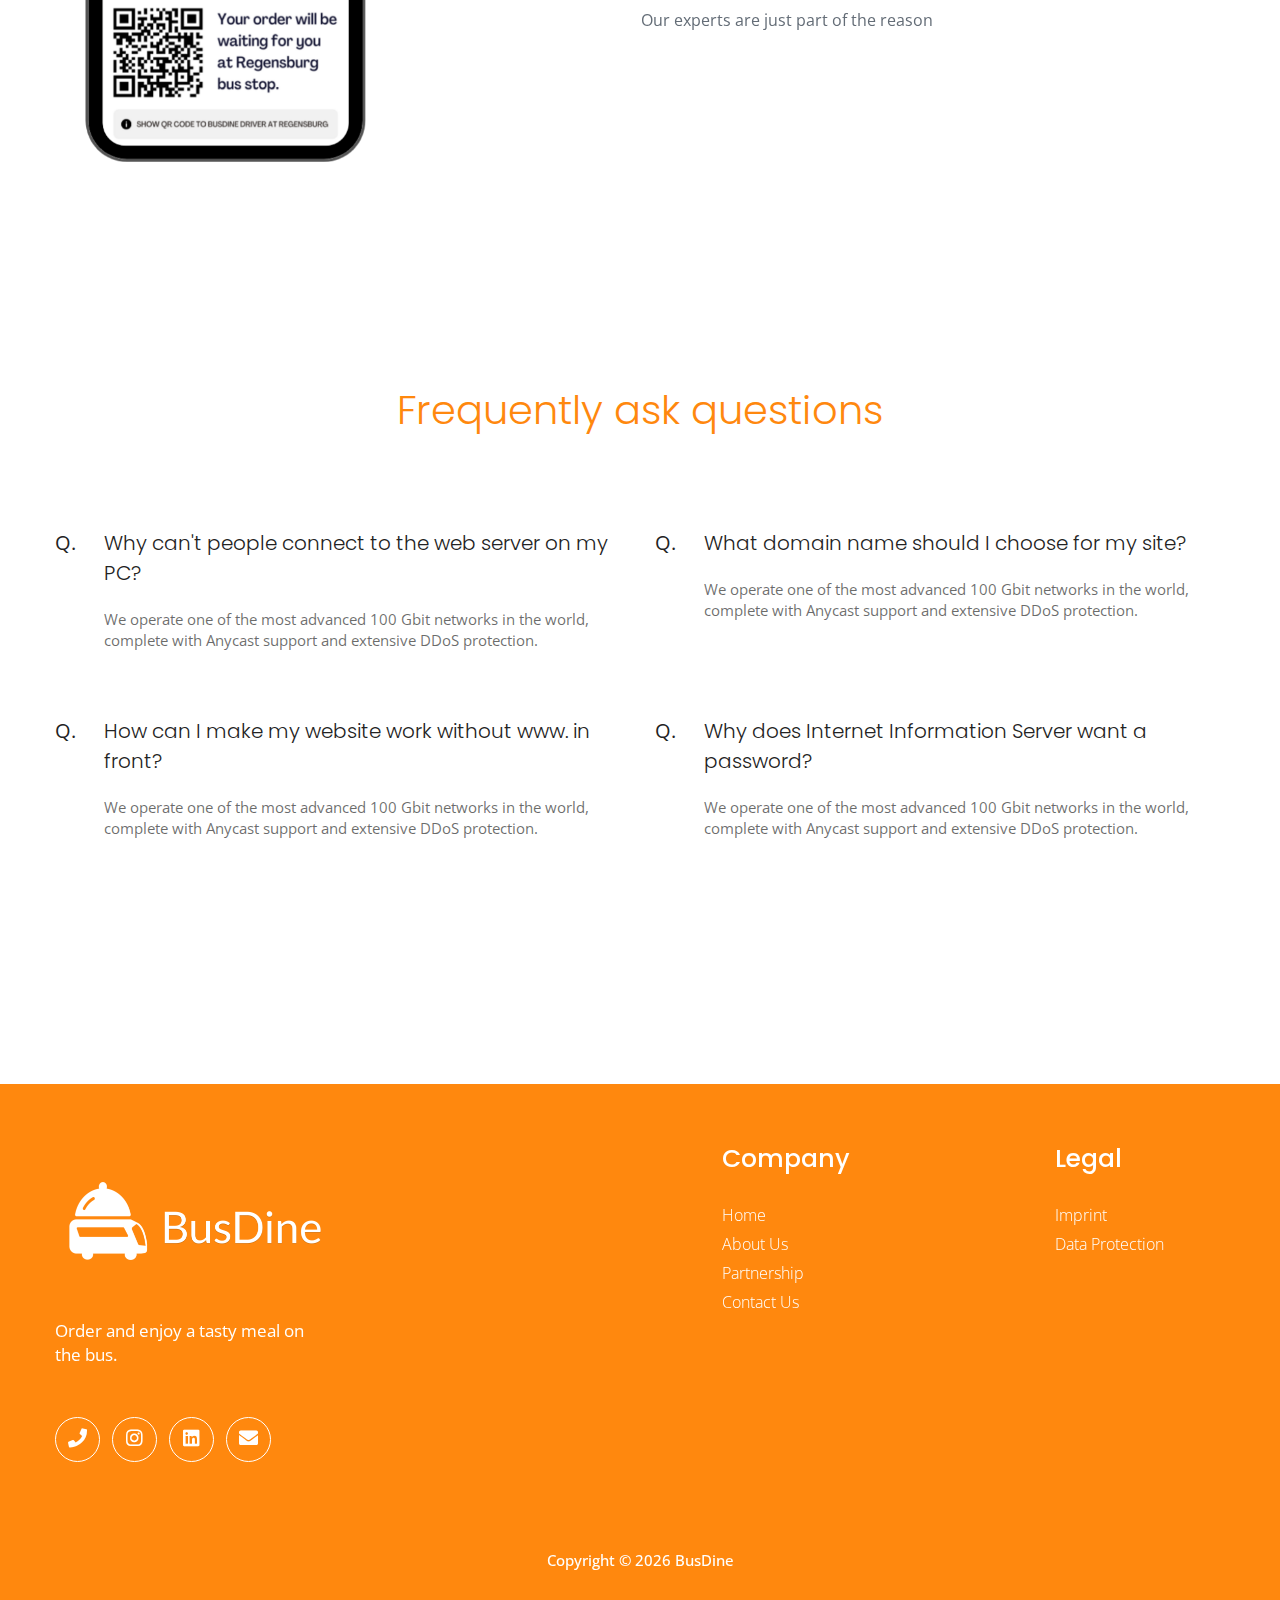
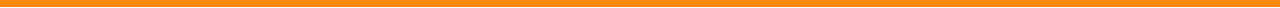
==== commit a43a132b: "about rework" ====
--- a/bck/index.html
+++ b/bck/index.html
@@ -60,7 +60,7 @@
                                             <ul id="navigation">                                                                                          
                                                 <li><a href="index.html">Home</a></li>
                                                 <li><a href="aboutus.html">About Us</a></li>
-                                                <li><a href="help.html">Partnership</a></li>
+                                                <li><a href="partnership.html">Partnership</a></li>
                                                 <li><a href="contact.html">Contact</a></li>
                                                 
                                                 <a href="https://calendly.com/contact-busdine/15min">
--- a/bck/assets/css/style.css
+++ b/bck/assets/css/style.css
@@ -247,6 +247,19 @@
     margin-top: 40 rem;
     width:65%;
     height: 40%;
+}
+
+.partnership-mock {
+    margin-top: 40 rem;
+    height: 600px;
+   
+}
+
+.aboutmock {
+    width:50rem;
+    height:35rem;
+    z-index: 9999;
+    border-radius: 10px;
 }
 
 .mockWorks {
@@ -2321,7 +2334,7 @@
 .main-header .main-menu ul li {
     display: inline-block;
     position: relative;
-    z-index: 1;
+    z-index: 999;
     margin: 0 27px;
 }
 @media only screen and (min-width: 1200px) and (max-width: 1600px) {
@@ -2336,7 +2349,7 @@
 }
 .main-header .main-menu ul li a {
     color: #ff880e;
-    font-weight: 400;
+    font-weight: 600;
     padding: 39px 2px;
     display: block;
     font-size: 20px;
@@ -2366,7 +2379,7 @@
 }
 .main-header .main-menu ul li:hover > a {
     font-size: 21px;
-    color: #232323;
+    color: #ff880e;
 }
 .main-header .main-menu ul li:hover > a::after {
     left: 0;
@@ -2672,9 +2685,9 @@
     line-height: 1.4;
 }
 .aboutUs {
+    margin-top: 91px;
     color: #fff;
-    z-index: 10;
-    font-size: 50px;
+    font-size: 45px;
     font-weight: 500;
     line-height: 1.4;
 }
@@ -2696,8 +2709,8 @@
     .aboutUs {
         color: rgb(255, 255, 255);
         z-index: 10;
-        font-size: 45px;
-        font-weight: 500;
+        font-size: 30px;
+        font-weight: 700;
         line-height: 1.4;
         margin-top: 150px;
     }
@@ -2705,10 +2718,10 @@
 @media only screen and (min-width: 576px) and (max-width: 767px) {
     .aboutUs {
         color: rgb(255, 255, 255);
-        z-index: 10;
+        z-index: 999;
 
-        font-size: 40px;
-        font-weight: 500;
+        font-size: 30px;
+        font-weight: 700;
         line-height: 1.4;
         margin-top: 150px;
     }
@@ -2716,12 +2729,13 @@
 @media (max-width: 575px) {
     .aboutUs {
         color: rgb(255, 255, 255);
-        z-index: 10;
+        z-index: 999;
 
-        font-size: 35px;
-        font-weight: 500;
+        font-size: 28px;
+        font-weight: 700;
         line-height: 1.4;
         margin-top: 150px;
+        margin-left: 30px;
     }
 }
 
@@ -3141,6 +3155,7 @@
     color: #000;
 }
 .about-area1 .about-caption {
+    margin-top: 90px;
     padding-left: 50px;
 }
 .about-area1 .about-caption.about-caption3 {
@@ -3189,6 +3204,7 @@
     width: 100%;
 }
 .story {
+    margin-top: 90px;
     border-radius: 50px;
     width: 100%;
 }
@@ -3256,30 +3272,32 @@
 }
 .pricing-card-area .single-card {
     background: #ffff;
-    padding: 70px 0px;
+    padding: 15px 20px;
     -webkit-box-shadow: 0 8px 26px rgba(67, 40, 124, 0.08);
     border-radius: 8px;
 }
-/* .pricing-card-area .single-card .card-top {
-    padding: 0 26px;
-} */
+.pricing-card-area .single-card .card-top {
+    padding: 0 0px;
+}
 .pricing-card-area .single-card .card-top img {
     margin-bottom: 20px;
-    width:65%;
-    height: 65%;
+    height:200px;
+    height: 200px;
     border-radius: 2% !important;
 
 }
 
 
 .pricing-card-area .single-card .card-top p {
-    color: #3b4855;
-    font-size: 15px;
+    color: #232323;
+    font-size: 17px;
+    font-weight: 600;
     margin-bottom: 8px;
 }
 .pricing-card-area .single-card .card-top h4 {
-    font-size: 25px;
-    font-weight: 600;
+    color: #ff880e;
+    font-size: 20px;
+    font-weight: 500;
     line-height: 1.3;
     margin-bottom: 25px;
 }
@@ -3289,9 +3307,16 @@
     border-bottom: 1px solid #e7e6eb;
 }
 .pricing-card-area .single-card .card-mid h4 {
-    color: #ff880e;
-    font-size: 32px;
-    font-weight: 600;
+    color: #232323;
+    font-size: 17px;
+    font-weight: 400;
+    margin-bottom: 8px;
+}
+.partnerBenefits{
+    color: #232323;
+    font-size: 17px;
+    font-weight: 400;
+    margin-bottom: 8px;
 }
 .pricing-card-area .single-card .card-mid h4 span {
     color: #838a9b;
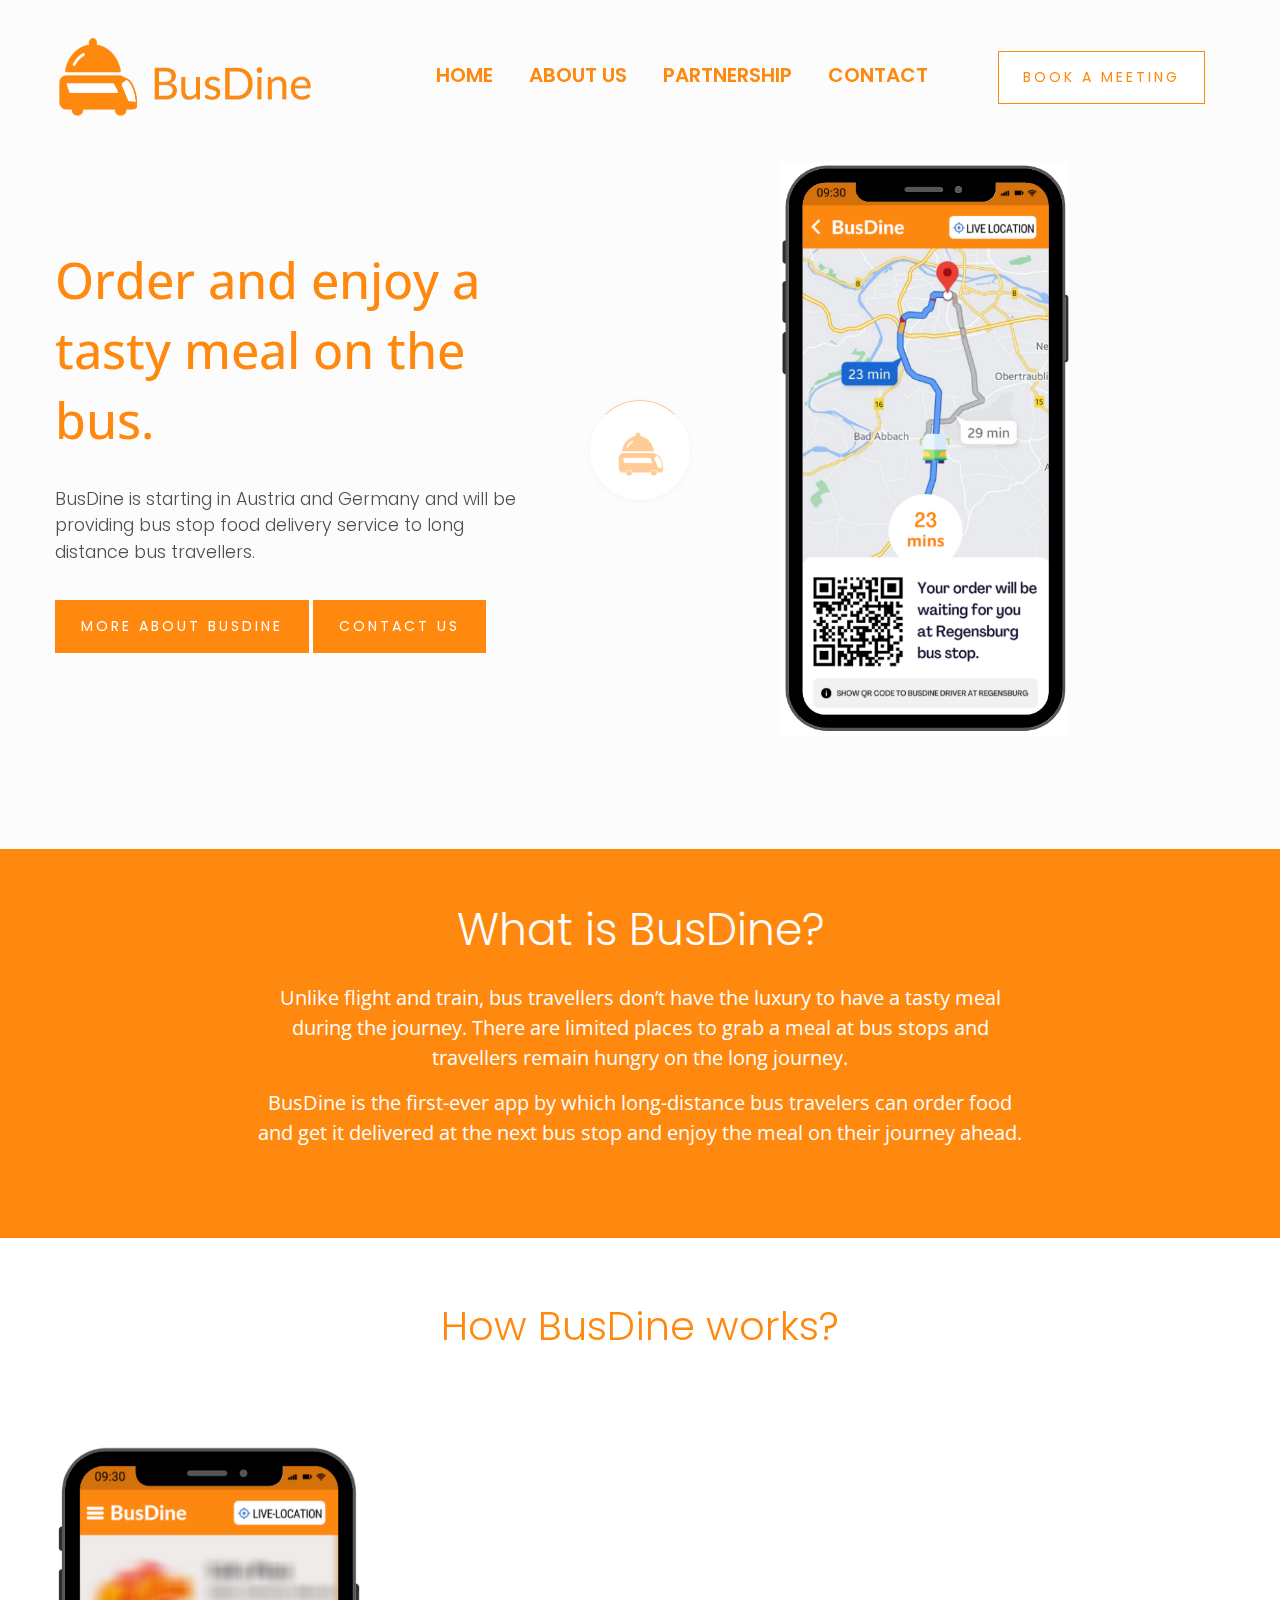
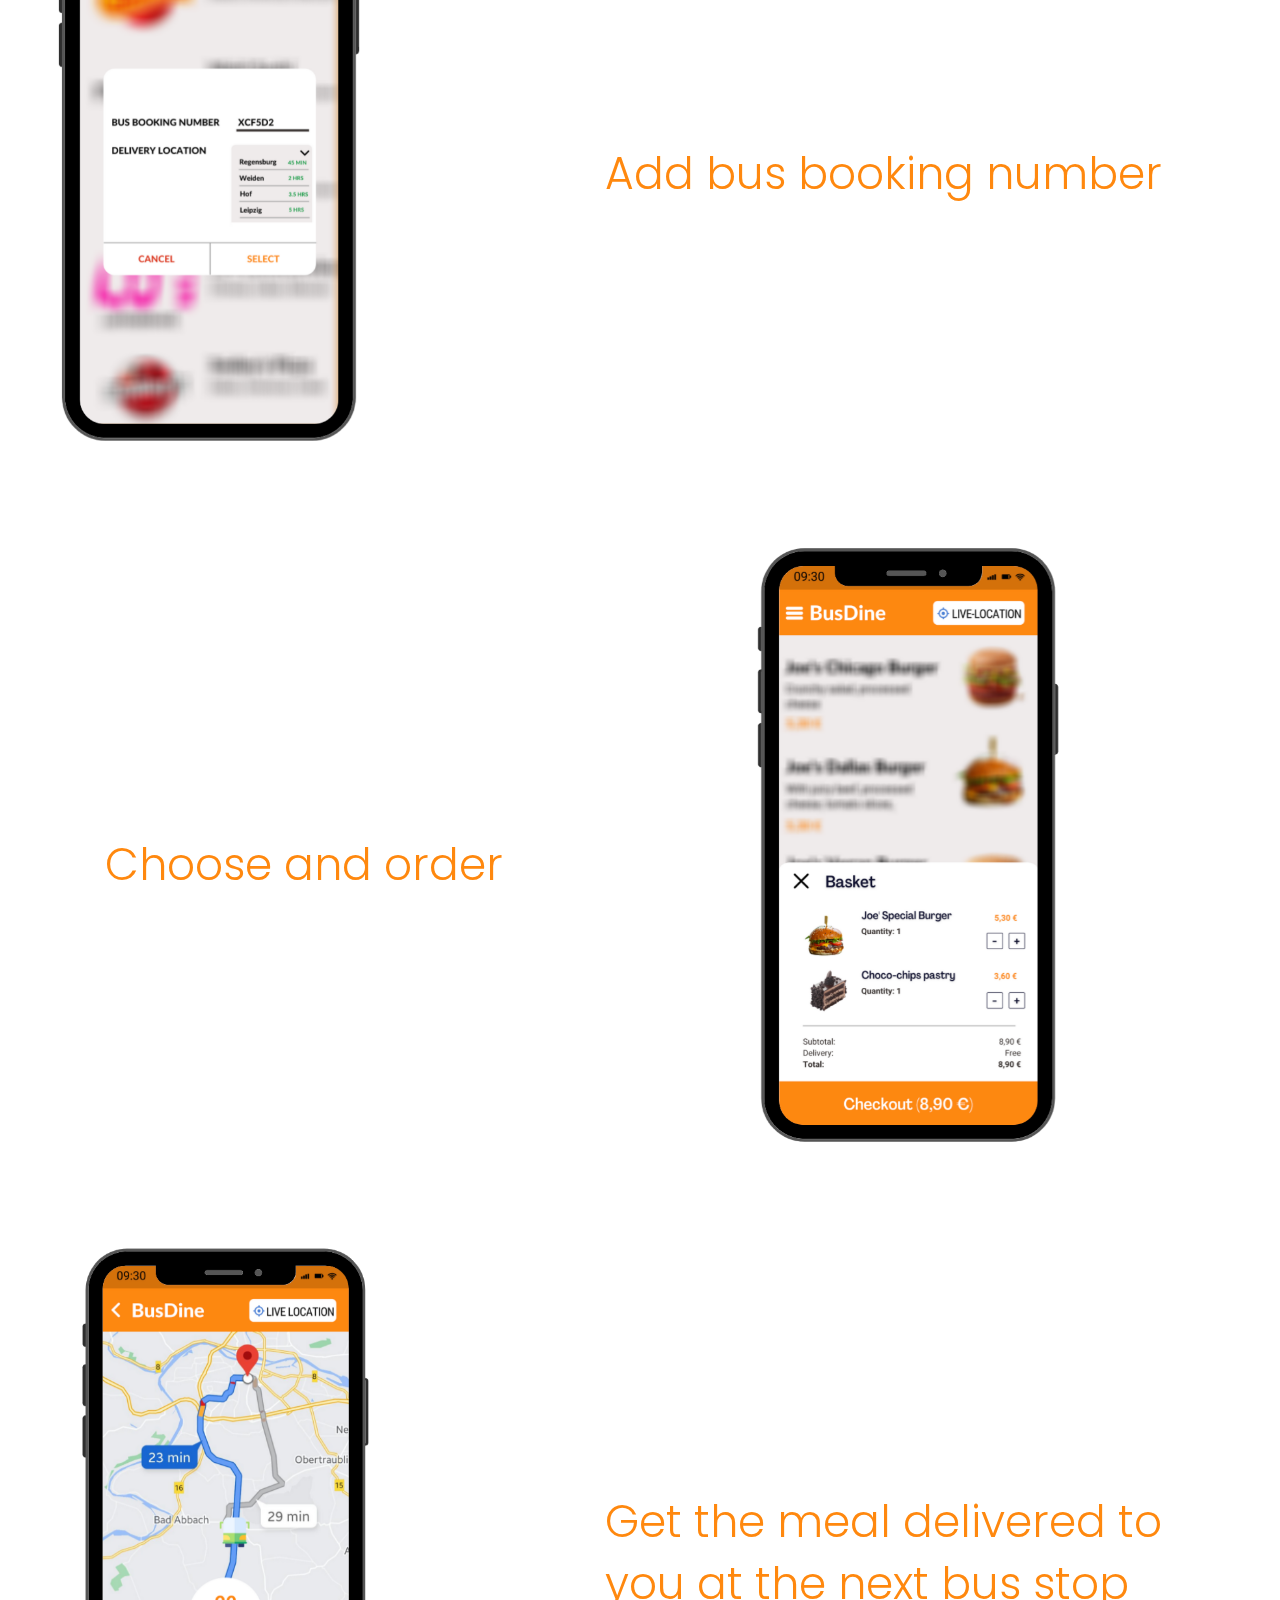
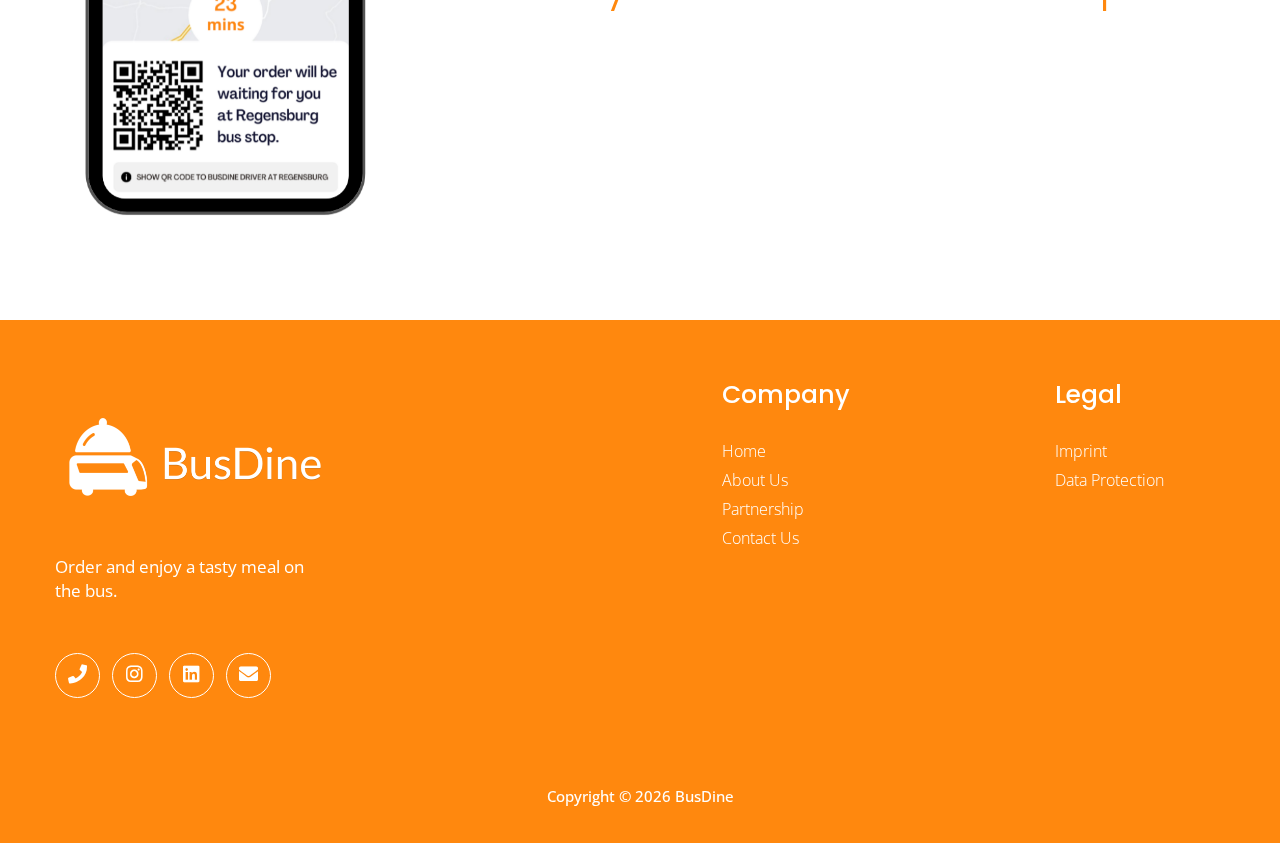
==== commit 78b1f67c: "busdine redesign upload" ====
--- a/bck/index.html
+++ b/bck/index.html
@@ -276,7 +276,7 @@
                 <div class="col-xl-5 col-lg-5 col-md-8 col-sm-10">
                     <!-- about-img -->
                     <div class="hero__img d-none d-lg-block f-right">
-                        <img src="assets/img/gallery/bdMainmock.png" class="main-mock" alt="" data-animation="fadeInRight" data-delay="1s">
+                        <img src="assets/img/gallery/bookingNumber.png" class="main-mock" alt="" data-animation="fadeInRight" data-delay="1s">
                     </div>
                 </div>
                 
@@ -284,10 +284,10 @@
                     <div class="about-caption ">
                         <!-- Section Tittle -->
                         <div class="section-tittle section-tittle2 mb-30">
-                            <h2>Global server location</h2>
-                        </div>
-                        <p class="mb-40">Supercharge your WordPress hosting with detailed website analytics, marketing tools. Our experts are just part of the reason Bluehost is the ideal home for your WordPress website. We're here to help you succeed!</p>
-                        <ul>
+                            <h2>Add bus booking number</h2>
+                        </div>
+                        <!-- <p class="mb-40">Supercharge your WordPress hosting with detailed website analytics, marketing tools. Our experts are just part of the reason Bluehost is the ideal home for your WordPress website. We're here to help you succeed!</p> -->
+                        <!-- <ul>
                             <li>
                                 <img src="assets/img/icon/right.svg" alt="">
                                 <p>WordPress hosting with detailed website</p>
@@ -300,7 +300,7 @@
                                 <img src="assets/img/icon/right.svg" alt="">
                                 <p> Detailed website analytics</p>
                             </li>
-                        </ul>
+                        </ul> -->
                     </div>
                 </div>
             </div>
@@ -314,10 +314,10 @@
                 <div class="col-xl-7 col-lg-7 col-md-12">
                     <div class="about-caption about-caption3 mb-50">
                         <div class="section-tittle section-tittle2 mb-30">
-                            <h2>Dedicated support</h2>
-                        </div>
-                        <p class="mb-40">Supercharge your WordPress hosting with detailed website analytics, marketing tools. Our experts are just part of the reason Bluehost is the ideal home for your WordPress website. We're here to help you succeed!</p>
-                        <ul class="mb-30">
+                            <h2>Choose and order</h2>
+                        </div>
+                        <!-- <p class="mb-40">Supercharge your WordPress hosting with detailed website analytics, marketing tools. Our experts are just part of the reason Bluehost is the ideal home for your WordPress website. We're here to help you succeed!</p> -->
+                        <!-- <ul class="mb-30">
                             <li>
                                 <img src="assets/img/icon/right.svg" alt="">
                                 <p>WordPress hosting with detailed website</p>
@@ -326,12 +326,12 @@
                                 <img src="assets/img/icon/right.svg" alt="">
                                 <p>Our experts are just part of the reason</p>
                             </li>
-                        </ul>
+                        </ul> -->
                     </div>
                 </div>
                 <div class="col-xl-5 col-lg-5 col-md-8 col-sm-10">
                     <div class="hero__img d-none d-lg-block f-right">
-                        <img src="assets/img/gallery/bdMainmock.png" class="main-mock" alt="" data-animation="fadeInRight" data-delay="1s">
+                        <img src="assets/img/gallery/order.png" class="main-mock" alt="" data-animation="fadeInRight" data-delay="1s">
                     </div>
                 </div>
             </div>
@@ -349,10 +349,10 @@
                 <div class="col-xl-7 col-lg-7 col-md-12">
                     <div class="about-caption about-caption3 mb-50">
                         <div class="section-tittle section-tittle2 mb-30">
-                            <h2>Dedicated support</h2>
-                        </div>
-                        <p class="mb-40">Supercharge your WordPress hosting with detailed website analytics, marketing tools. Our experts are just part of the reason Bluehost is the ideal home for your WordPress website. We're here to help you succeed!</p>
-                        <ul class="mb-30">
+                            <h2>Get the meal delivered to you at the next bus stop</h2>
+                        </div>
+                        <!-- <p class="mb-40">Supercharge your WordPress hosting with detailed website analytics, marketing tools. Our experts are just part of the reason Bluehost is the ideal home for your WordPress website. We're here to help you succeed!</p> -->
+                        <!-- <ul class="mb-30">
                             <li>
                                 <img src="assets/img/icon/right.svg" alt="">
                                 <p>WordPress hosting with detailed website</p>
@@ -361,7 +361,7 @@
                                 <img src="assets/img/icon/right.svg" alt="">
                                 <p>Our experts are just part of the reason</p>
                             </li>
-                        </ul>
+                        </ul> -->
                     </div>
                 </div>
                 
@@ -370,11 +370,10 @@
     </div>
     
   
-    <section class="ask-questions section-bg1 section-padding30 fix">
+    <!-- <section class="ask-questions section-bg1 section-padding30 fix">
         <div class="container">
             <div class="row justify-content-center">
                 <div class="col-xl-8 col-lg-9 col-md-10 ">
-                    <!-- Section Tittle -->
                     <div class="section-busdine-works text-center mb-90">
                         <h2>Frequently ask questions</h2>
                     </div>
@@ -420,7 +419,7 @@
             </div>
 
         </div>
-    </section>
+    </section> -->
     <!-- End ask questions -->
     <!--? Testimonial Area Start -->
     <!-- <section class="testimonial-area section-bg1">    
@@ -505,9 +504,9 @@
                                 <h4>Company</h4>
                                 <ul>
                                     <li><a href="#">Home</a></li>
-                                    <li><a href="#">About Us</a></li>
-                                    <li><a href="#">Partnership</a></li>
-                                    <li><a href="#">Contact Us</a></li>
+                                    <li><a href="aboutus.html">About Us</a></li>
+                                    <li><a href="partnership.html">Partnership</a></li>
+                                    <li><a href="contact.html">Contact Us</a></li>
                                 </ul>
                             </div>
                         </div>
